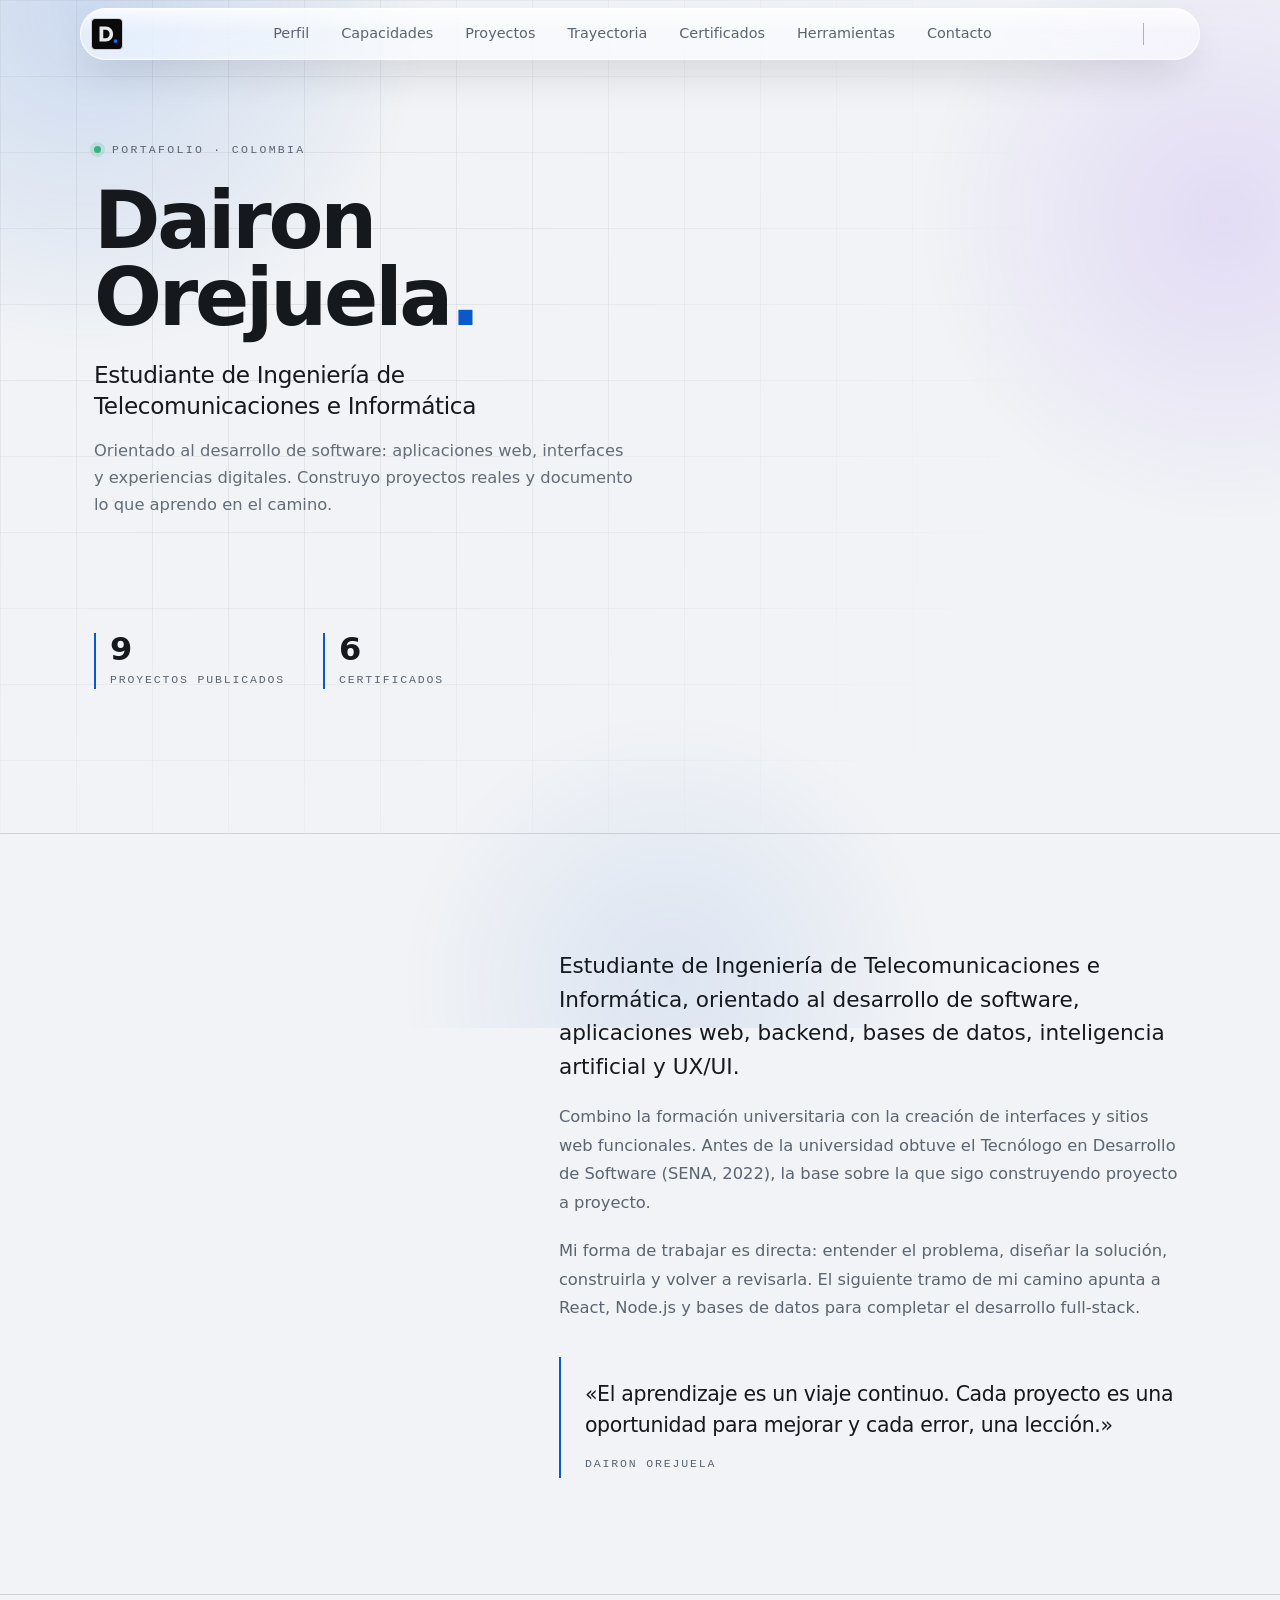
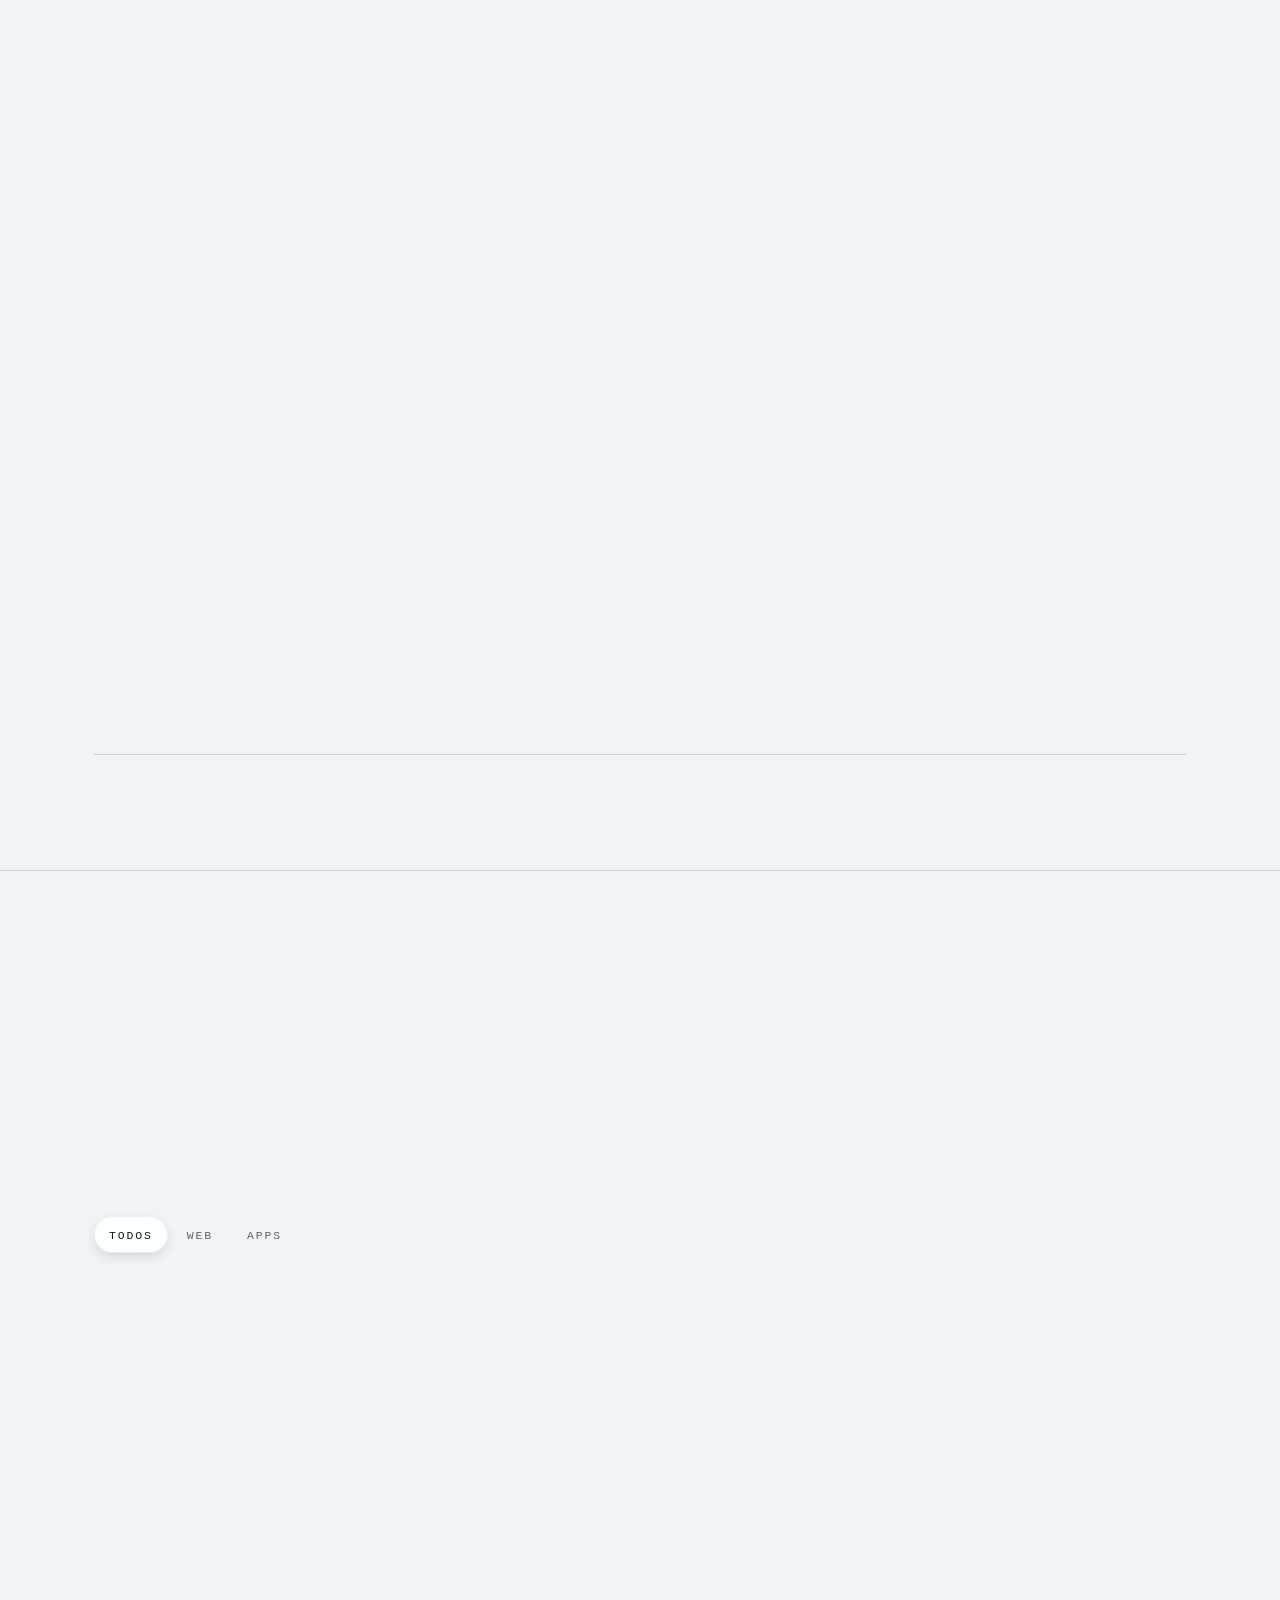
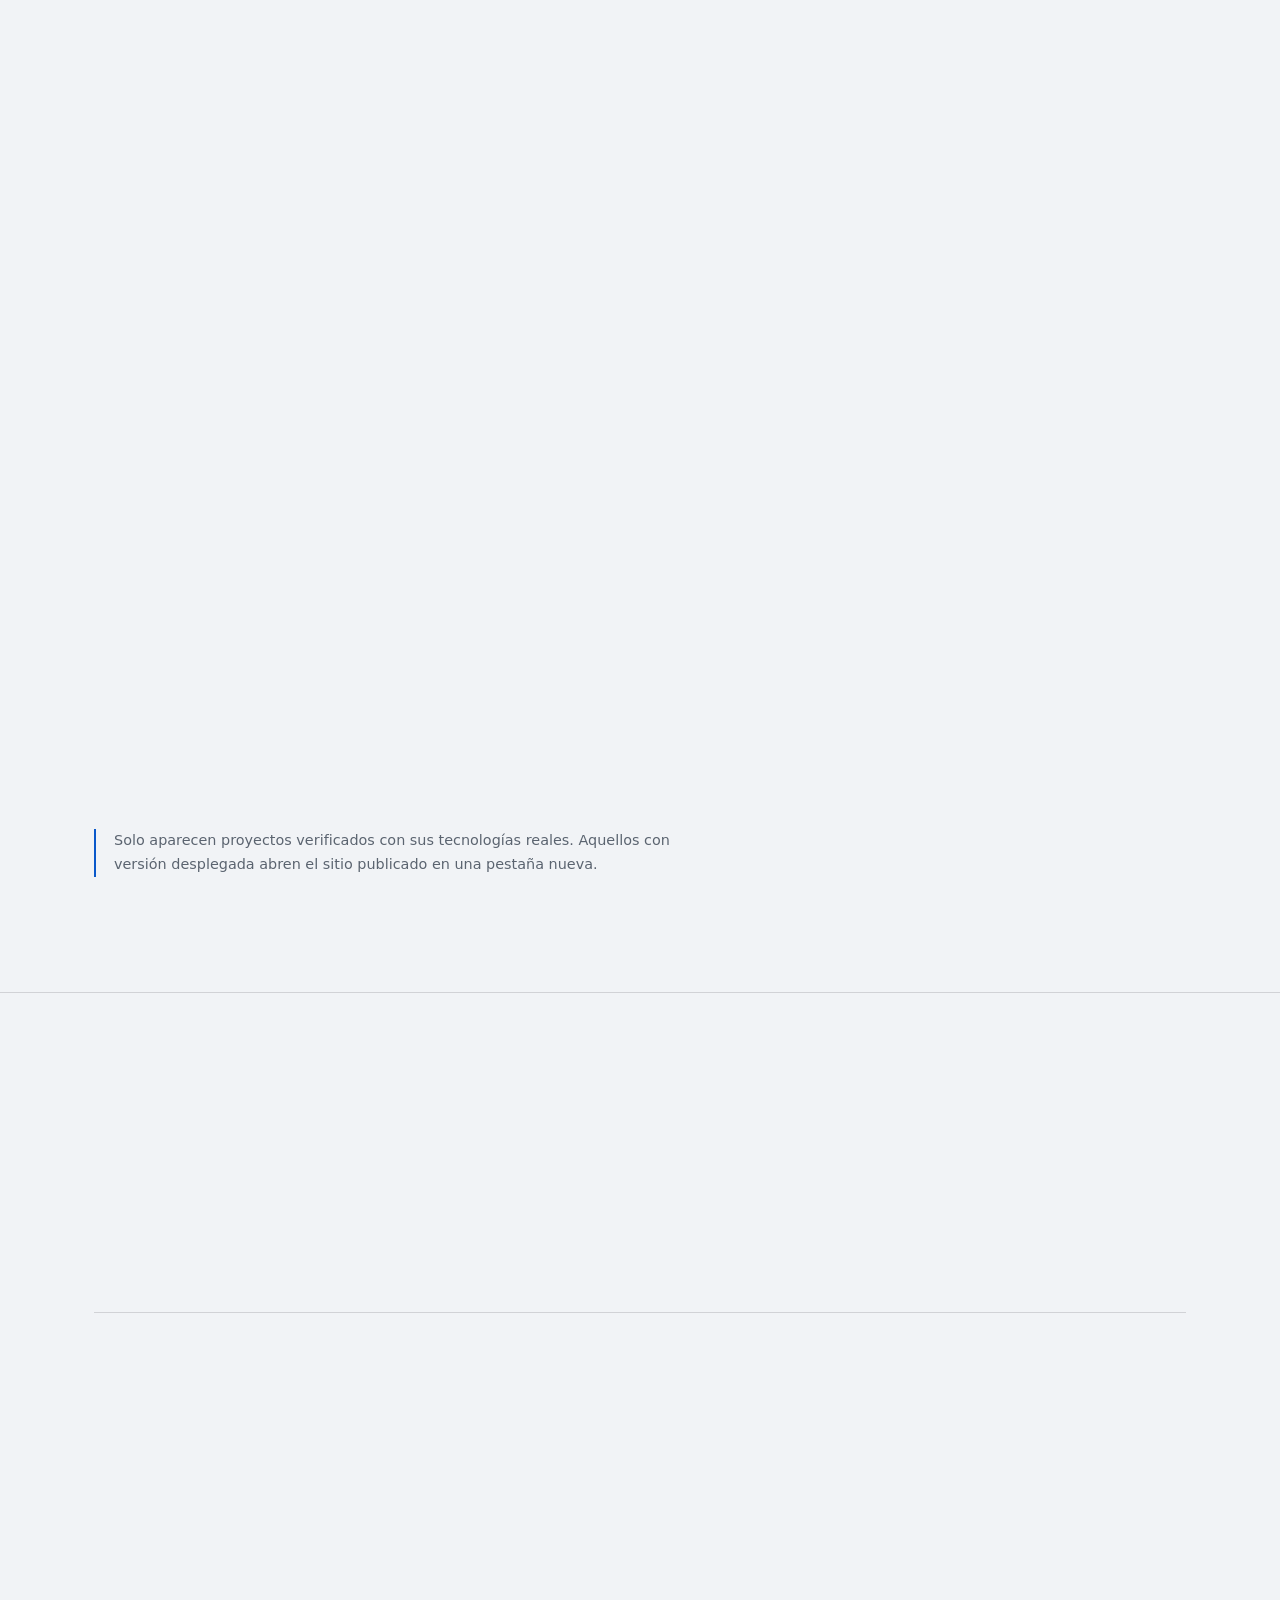
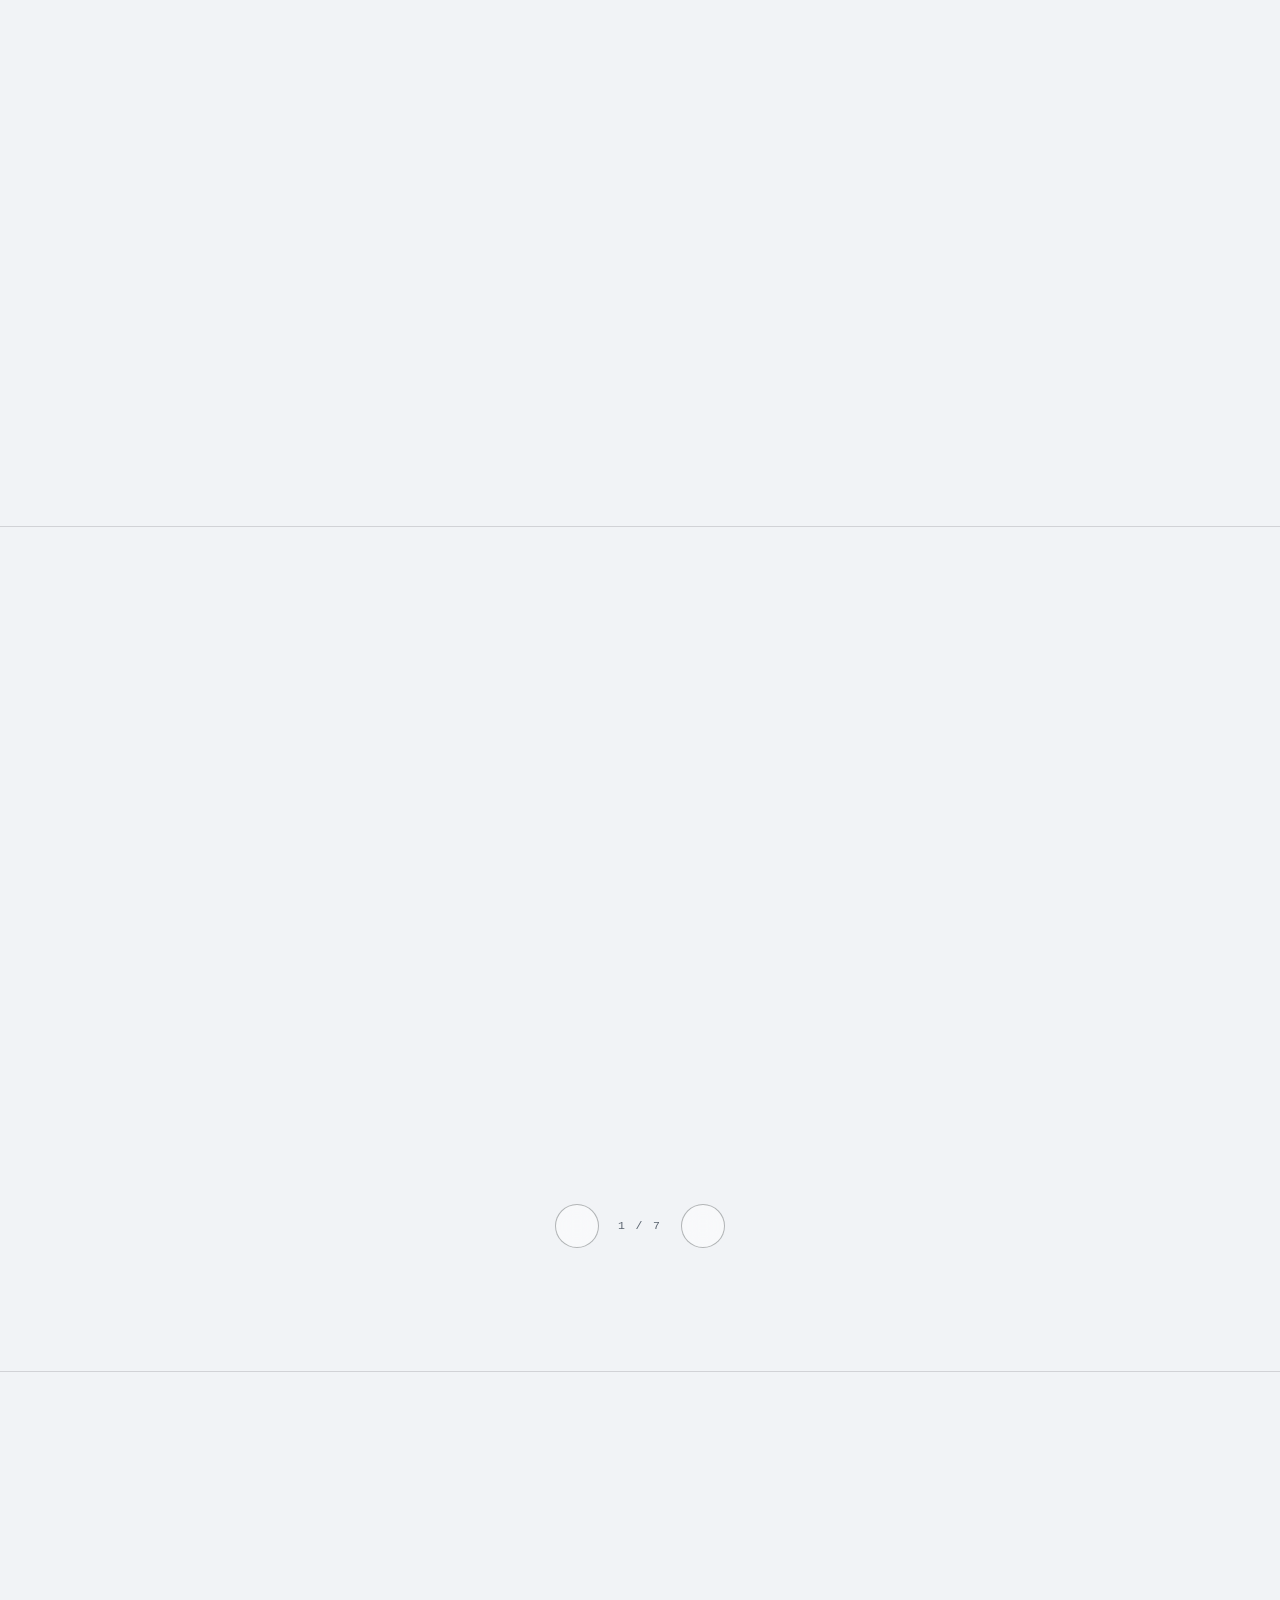
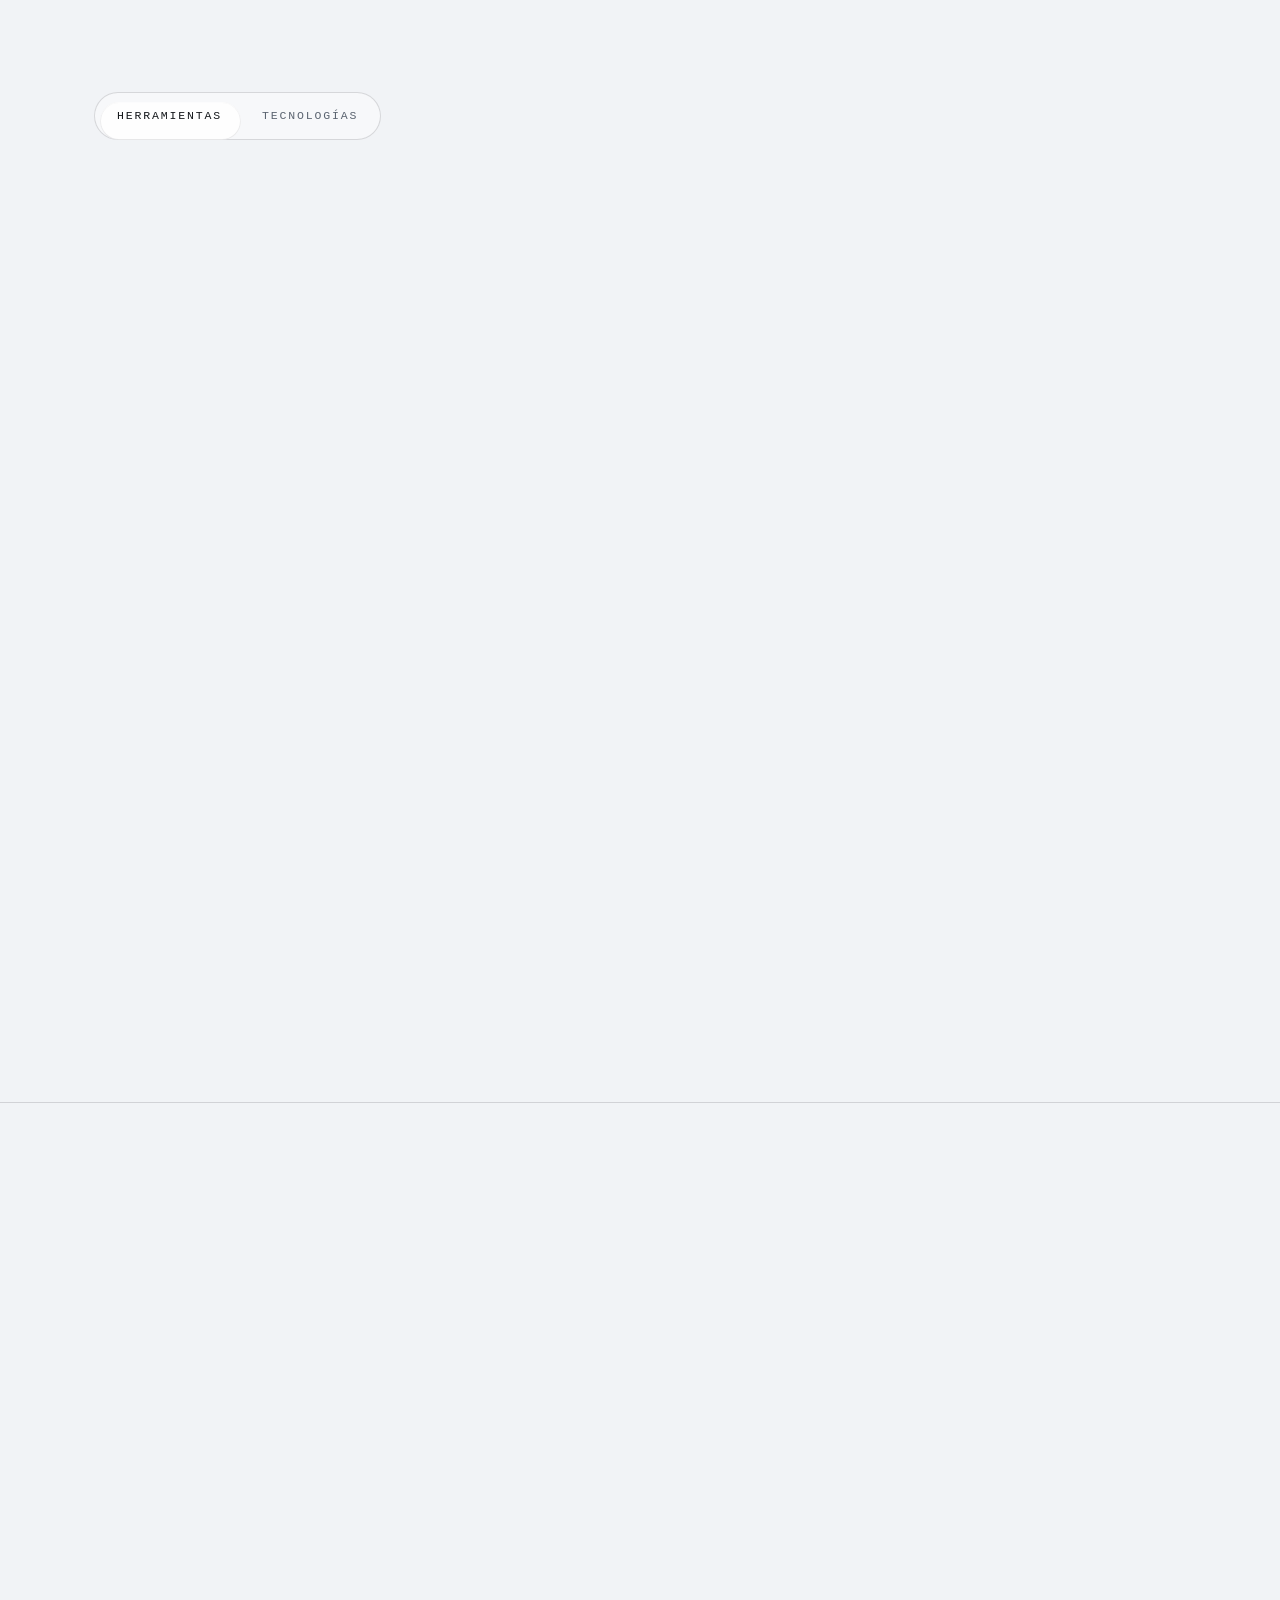
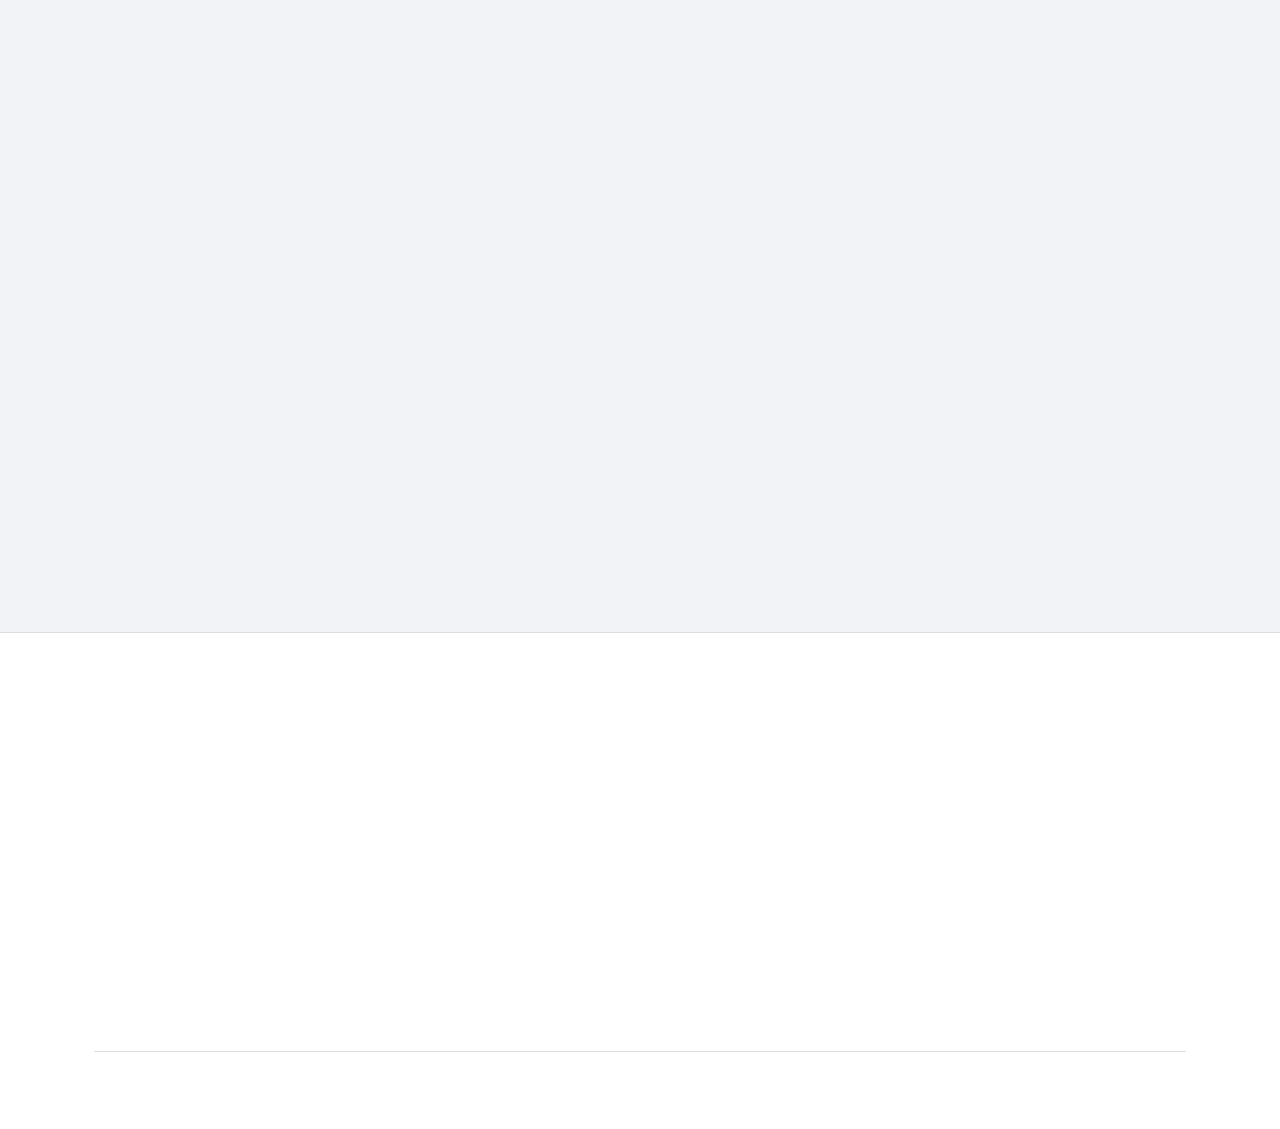
==== index.html @ 239dc0da "Add project detail dialog with demo and repo links" ====
<!DOCTYPE html>
<html lang="es">
<head>
    <meta charset="UTF-8">
    <meta name="viewport" content="width=device-width, initial-scale=1.0">

    <!-- ========================= SEGURIDAD ==============================
         GitHub Pages NO permite definir cabeceras HTTP propias, así que
         estas dos etiquetas <meta> son la vía disponible en el navegador:

         · Content-Security-Policy → limita qué orígenes pueden entregar
           scripts, estilos, fuentes, imágenes y conexiones.
           NO admite 'frame-ancestors' ni 'report-uri' dentro de <meta>;
           esa protección requiere cabecera HTTP (ver README.md).
         · referrer → no envía el referer a sitios de terceros.
         ================================================================== -->
    <meta http-equiv="Content-Security-Policy"
          content="default-src 'self'; base-uri 'self'; object-src 'none'; script-src 'self'; style-src 'self' https://fonts.googleapis.com https://cdn.jsdelivr.net; font-src 'self' https://fonts.gstatic.com https://cdn.jsdelivr.net; img-src 'self'; connect-src 'self'; media-src 'self'; frame-src 'none'; form-action 'self'; upgrade-insecure-requests">
    <meta name="referrer" content="no-referrer">

    <!-- SEO -->
    <title>Dairon Orejuela — Portafolio de desarrollo web y software</title>
    <meta name="description" content="Portafolio de Dairon Orejuela, estudiante de Ingeniería de Telecomunicaciones e Informática orientado al desarrollo web, UX/UI y software.">
    <meta name="robots" content="index, follow">
    <meta name="author" content="Dairon Orejuela">
    <meta name="theme-color" content="#0a0a0a" media="(prefers-color-scheme: dark)">
    <meta name="theme-color" content="#f1f3f6" media="(prefers-color-scheme: light)">

    <!-- Open Graph -->
    <meta property="og:type" content="website">
    <meta property="og:locale" content="es_CO">
    <meta property="og:site_name" content="Dairon Orejuela">
    <meta property="og:title" content="Dairon Orejuela — Portafolio de desarrollo web y software">
    <meta property="og:description" content="Estudiante de Ingeniería de Telecomunicaciones e Informática orientado al desarrollo web, UX/UI y software. Proyectos, capacidades y contacto.">

    <!-- Twitter -->
    <meta name="twitter:card" content="summary">
    <meta name="twitter:title" content="Dairon Orejuela — Portafolio de desarrollo web y software">
    <meta name="twitter:description" content="Estudiante de Ingeniería de Telecomunicaciones e Informática orientado al desarrollo web, UX/UI y software.">

    <!-- Iconos -->
    <link rel="icon" type="image/svg+xml" href="assets/favicon.svg">

    <!-- Tipografía (SRI no es viable aquí: Google Fonts devuelve CSS
         distinto según el navegador, así que el hash no sería estable) -->
    <link rel="preconnect" href="https://fonts.googleapis.com">
    <link rel="preconnect" href="https://fonts.gstatic.com" crossorigin>
    <link rel="stylesheet" href="https://fonts.googleapis.com/css2?family=Inter:wght@400;500;600&family=JetBrains+Mono:wght@400;500&family=Space+Grotesk:wght@500;700&display=swap">

    <!-- Iconografía (versión fija + SRI: si CDN cambia el archivo, no se carga) -->
    <link rel="stylesheet" href="https://cdn.jsdelivr.net/npm/remixicon@4.5.0/fonts/remixicon.css"
          integrity="sha384-L/vw44MdBs/7hovWr2rBVSRKqdti4Vw077yuSGQ2PO3tQARRLiLuMh8xhVmVrR0I"
          crossorigin="anonymous">

    <!-- Estilos -->
    <link rel="stylesheet" href="css/tokens.css">
    <link rel="stylesheet" href="css/main.css">
    <link rel="stylesheet" href="css/effects.css">
    <link rel="stylesheet" href="css/components.css">

    <!-- Tema antes del primer pintado: evita el destello del tema equivocado.
         En archivo externo (y no en línea) para que la CSP pueda exigir
         script-src 'self' sin 'unsafe-inline'. -->
    <script src="js/theme-init.js"></script>

    <!-- Datos estructurados: solo información verificada en este repositorio -->
    <script type="application/ld+json">
    {
        "@context": "https://schema.org",
        "@type": "Person",
        "name": "Dairon Orejuela",
        "jobTitle": "Estudiante de Ingeniería de Telecomunicaciones e Informática",
        "email": "stiven3222177@gmail.com",
        "description": "Estudiante de Ingeniería de Telecomunicaciones e Informática orientado al desarrollo de software, aplicaciones web y UX/UI.",
        "address": {
            "@type": "PostalAddress",
            "addressCountry": "CO"
        },
        "knowsAbout": [
            "Desarrollo web",
            "HTML5",
            "CSS3",
            "JavaScript",
            "Bootstrap",
            "Diseño UX/UI",
            "Responsive design",
            "Wireframing",
            "Prototipado",
            "Git",
            "Telecomunicaciones"
        ],
        "alumniOf": {
            "@type": "EducationalOrganization",
            "name": "SENA"
        }
    }
    </script>
</head>

<body>
    <!-- Filtro de «chispa» eléctrica para el borde de las tarjetas de proyecto -->
    <svg class="svg-defs" aria-hidden="true" focusable="false">
        <defs>
            <filter id="electric" x="-10%" y="-10%" width="120%" height="120%" color-interpolation-filters="sRGB">
                <feTurbulence type="turbulence" baseFrequency="0.035" numOctaves="2" seed="3" result="n"/>
                <feOffset in="n" dx="0" dy="0" result="o">
                    <animate attributeName="dy" values="300;0" dur="5s" repeatCount="indefinite"/>
                </feOffset>
                <feDisplacementMap in="SourceGraphic" in2="o" scale="5" xChannelSelector="R" yChannelSelector="B"/>
            </filter>
        </defs>
    </svg>

    <a class="skip-link" href="#contenido">Saltar al contenido</a>

    <!-- ============================ CABECERA ============================ -->
    <header class="site-header" id="site-header">
        <div class="container header-inner">
            <a class="brand" href="#inicio" aria-label="Dairon Orejuela — volver al inicio">
                <span class="brand-mark" aria-hidden="true"><svg viewBox="0 0 64 64" focusable="false"><rect class="bm-tile" width="64" height="64" rx="6"/><path class="bm-glyph" d="M16 16h13c9.4 0 16 6.9 16 16s-6.6 16-16 16H16V16zm8 7v18h5c5.1 0 8.5-3.7 8.5-9S34.1 23 29 23h-5z"/><circle class="bm-bead" cx="50" cy="47" r="4"/></svg></span>
            </a>

            <nav class="nav" id="nav" aria-label="Navegación principal">
                <ul class="nav-list">
                    <li><a class="nav-link" href="#perfil">Perfil</a></li>
                    <li><a class="nav-link" href="#capacidades">Capacidades</a></li>
                    <li><a class="nav-link" href="#proyectos">Proyectos</a></li>
                    <li><a class="nav-link" href="#trayectoria">Trayectoria</a></li>
                    <li><a class="nav-link" href="#certificados">Certificados</a></li>
                    <li><a class="nav-link" href="#herramientas">Herramientas</a></li>
                    <li><a class="nav-link" href="#contacto">Contacto</a></li>
                </ul>
            </nav>

            <div class="header-actions">
                <button class="theme-toggle" id="theme-toggle" type="button"
                        aria-label="Tema claro" aria-pressed="false"
                        title="Alternar tema claro u oscuro">
                    <i class="ri-sun-line theme-icon theme-icon--light" aria-hidden="true"></i>
                    <i class="ri-moon-line theme-icon theme-icon--dark" aria-hidden="true"></i>
                </button>

                <button class="nav-toggle" id="nav-toggle" type="button"
                        aria-label="Abrir menú" aria-expanded="false" aria-controls="nav">
                    <span></span><span></span><span></span>
                </button>
            </div>
        </div>
    </header>

    <div class="nav-backdrop" id="nav-backdrop" hidden></div>

    <main id="contenido">

        <!-- ============================== HERO ============================== -->
        <section class="hero" id="inicio">
            <div class="container hero-inner">

                <div class="hero-content">
                    <p class="hero-eyebrow" data-reveal>
                        <span class="dot" aria-hidden="true"></span>
                        Portafolio · Colombia
                    </p>

                    <h1 class="hero-title" data-reveal>Dairon Orejuela<span class="hero-dot">.</span></h1>

                    <p class="hero-role" data-reveal>Estudiante de Ingeniería de Telecomunicaciones e Informática</p>

                    <p class="hero-summary" data-reveal>
                        Orientado al desarrollo de software: aplicaciones web, interfaces y
                        experiencias digitales. Construyo proyectos reales y documento
                        lo que aprendo en el camino.
                    </p>

                    <div class="hero-actions">
                        <a class="btn btn-primary" href="#proyectos" data-reveal>
                            Ver proyectos <i class="ri-arrow-right-line" aria-hidden="true"></i>
                        </a>
                        <a class="btn btn-ghost" href="#contacto" data-reveal>Contacto</a>
                        <button class="btn btn-quiet" type="button" data-print data-reveal>
                            <i class="ri-printer-line" aria-hidden="true"></i> Guardar CV
                        </button>
                    </div>

                    <ul class="hero-stats" data-render="stats"
                        aria-label="Estadísticas del portafolio"></ul>

                    <div class="hero-links" data-render="links" data-variant="hero"></div>
                </div>

                <aside class="hero-media" aria-label="Ficha de perfil" data-reveal>
                    <div class="hero-halo" aria-hidden="true"></div>

                    <div class="hero-photo" data-photo hidden></div>

                    <div class="spec" data-spec>
                        <p class="spec-head"><span>Ficha técnica</span><span>Perfil</span></p>
                        <dl class="spec-list">
                            <div class="spec-row">
                                <dt>Focus</dt>
                                <dd>Web · UX/UI · Software</dd>
                            </div>
                            <div class="spec-row">
                                <dt>Ubicación</dt>
                                <dd>Colombia</dd>
                            </div>
                            <div class="spec-row">
                                <dt>Estado</dt>
                                <dd>Estudiante · Desarrollador en formación</dd>
                            </div>
                        </dl>
                        <a class="spec-foot" href="#trayectoria">
                            Ver trayectoria <i class="ri-arrow-right-line" aria-hidden="true"></i>
                        </a>
                    </div>
                </aside>

            </div>
        </section>

        <!-- ============================= PERFIL ============================= -->
        <section class="section" id="perfil" data-section>
            <div class="container">
                <div class="split">
                    <header class="section-head">
                        <p class="section-index">Perfil</p>
                        <h2 class="section-title">Quién está detrás del código</h2>
                    </header>

                    <div class="prose">
                        <p class="prose-lead">
                            Estudiante de Ingeniería de Telecomunicaciones e Informática,
                            orientado al desarrollo de software, aplicaciones web, backend,
                            bases de datos, inteligencia artificial y UX/UI.
                        </p>
                        <p>
                            Combino la formación universitaria con la creación de interfaces y
                            sitios web funcionales. Antes de la universidad obtuve el Tecnólogo
                            en Desarrollo de Software (SENA, 2022), la base sobre la que sigo
                            construyendo proyecto a proyecto.
                        </p>
                        <p>
                            Mi forma de trabajar es directa: entender el problema, diseñar la
                            solución, construirla y volver a revisarla. El siguiente tramo de mi
                            camino apunta a React, Node.js y bases de datos para completar el
                            desarrollo full-stack.
                        </p>

                        <blockquote class="pullquote">
                            <p>«El aprendizaje es un viaje continuo. Cada proyecto es una oportunidad
                            para mejorar y cada error, una lección.»</p>
                            <cite>Dairon Orejuela</cite>
                        </blockquote>
                    </div>
                </div>
            </div>
        </section>

        <!-- =========================== CAPACIDADES =========================== -->
        <section class="section" id="capacidades" data-section data-optional="areas">
            <div class="container">
                <header class="section-head">
                    <p class="section-index">Capacidades</p>
                    <h2 class="section-title">Áreas de especialización</h2>
                    <p class="section-lede">
                        Agrupadas por disciplina, no por logo. Cada área resume qué sé
                        hacer y con qué tecnología lo aplico.
                    </p>
                </header>

                <div class="area-grid" data-render="areas"></div>
            </div>
        </section>

        <!-- ============================ PROYECTOS ============================ -->
        <section class="section" id="proyectos" data-section data-optional="projects">
            <div class="container">
                <header class="section-head section-head--row">
                    <div class="section-head-main">
                        <p class="section-index">Proyectos</p>
                        <h2 class="section-title">Trabajo seleccionado</h2>
                        <p class="section-lede">
                            Proyectos reales: aplicaciones desplegadas, proyectos de
                            hackathon, comercio web y material de enseñanza. Cada tarjeta
                            abre su detalle; desde ahí accedes al proyecto publicado.
                        </p>
                    </div>
                    <p class="section-count" data-count="projects" aria-hidden="true"></p>
                </header>

                <div class="project-filters" data-project-filters role="group"
                     aria-label="Filtrar proyectos por categoría"></div>

                <div class="project-grid" data-render="projects"></div>

                <p class="note">
                    Solo aparecen proyectos verificados con sus tecnologías reales.
                    Aquellos con versión desplegada abren el sitio publicado en una
                    pestaña nueva.
                </p>
            </div>
        </section>

        <!-- =========================== TRAYECTORIA =========================== -->
        <section class="section" id="trayectoria" data-section data-optional="timeline">
            <div class="container">
                <header class="section-head">
                    <p class="section-index">Trayectoria</p>
                    <h2 class="section-title">Formación y experiencia</h2>
                    <p class="section-lede">
                        Academia y proyectos diferenciados por tipo. Sin experiencia
                        laboral inventada: solo lo que está documentado.
                    </p>
                </header>

                <div class="timeline" data-render="timeline"></div>
            </div>
        </section>

        <!-- =========================== CERTIFICADOS ========================== -->
        <section class="section" id="certificados" data-section data-optional="certificates" hidden>
            <div class="container">
                <header class="section-head">
                    <p class="section-index">Certificados</p>
                    <h2 class="section-title">Certificaciones</h2>
                    <p class="section-lede">
                        Certificados emitidos por instituciones y programas oficiales,
                        con su institución y fecha. Selecciona uno para verlo ampliado.
                    </p>
                </header>

                <div class="cert-grid" data-render="certificates"></div>
            </div>
        </section>

        <!-- =========================== HERRAMIENTAS ========================== -->
        <section class="section" id="herramientas" data-section data-optional="tools">
            <div class="container">
                <header class="section-head">
                    <p class="section-index">Herramientas</p>
                    <h2 class="section-title">Herramientas y tecnologías</h2>
                    <p class="section-lede">
                        Herramientas, tecnologías y plataformas con las que construyo
                        y publico proyectos, agrupadas por función. Pasa el cursor o
                        toca una tarjeta para ver en qué la utilizo.
                    </p>
                </header>

                <div class="tool-tabs" data-tool-tabs role="tablist"
                     aria-label="Herramientas y tecnologías"></div>

                <div class="tool-rows" data-render="tools"></div>
            </div>
        </section>

        <!-- ============================= CONTACTO ============================ -->
        <section class="section" id="contacto" data-section>
            <div class="container">
                <header class="section-head">
                    <p class="section-index">Contacto</p>
                    <h2 class="section-title">Hablemos del siguiente proyecto</h2>
                    <p class="section-lede">
                        ¿Una colaboración, una duda o una oportunidad? Escríbeme y te
                        respondo lo antes posible.
                    </p>
                </header>

                <div class="contact-grid">
                    <div class="contact-info">
                        <p class="contact-lead">
                            El canal más directo es el correo. También encuentras el resto
                            de perfiles cuando están publicados.
                        </p>

                        <div class="contact-links" data-render="links" data-variant="contact"></div>

                        <dl class="contact-facts">
                            <div>
                                <dt>Ubicación</dt>
                                <dd>Colombia</dd>
                            </div>
                            <div>
                                <dt>Perfil</dt>
                                <dd>Estudiante · Desarrollador en formación</dd>
                            </div>
                        </dl>
                    </div>

                    <form class="contact-form" id="contact-form" novalidate>
                        <div class="form-row">
                            <label class="form-label" for="name">Nombre</label>
                            <input class="form-control" type="text" id="name" name="name"
                                   autocomplete="name" aria-describedby="name-error" required>
                            <p class="form-error" id="name-error" hidden>Indica tu nombre.</p>
                        </div>

                        <div class="form-row">
                            <label class="form-label" for="email">Correo</label>
                            <input class="form-control" type="email" id="email" name="email"
                                   autocomplete="email" aria-describedby="email-error" required>
                            <p class="form-error" id="email-error" hidden>Introduce un correo válido.</p>
                        </div>

                        <div class="form-row">
                            <label class="form-label" for="subject">Asunto</label>
                            <input class="form-control" type="text" id="subject" name="subject"
                                   autocomplete="off">
                        </div>

                        <div class="form-row">
                            <label class="form-label" for="message">Mensaje</label>
                            <textarea class="form-control" id="message" name="message" rows="5"
                                      aria-describedby="message-error" required></textarea>
                            <p class="form-error" id="message-error" hidden>Escribe un mensaje.</p>
                        </div>

                        <button class="btn btn-primary btn-block" type="submit">
                            Preparar mensaje <i class="ri-arrow-right-line" aria-hidden="true"></i>
                        </button>

                        <p class="form-hint">
                            Se abrirá tu aplicación de correo con el mensaje ya escrito.
                            Nada se envía hasta que tú lo confirmes.
                        </p>

                        <p class="form-status" id="form-status" role="status" hidden></p>
                    </form>
                </div>
            </div>
        </section>

    </main>

    <!-- ============================== PIE ============================== -->
    <footer class="site-footer">
        <div class="container">
            <div class="footer-grid">
                <div class="footer-brand">
                    <a class="brand" href="#inicio">
                        <span class="brand-mark" aria-hidden="true"><svg viewBox="0 0 64 64" focusable="false"><rect class="bm-tile" width="64" height="64" rx="6"/><path class="bm-glyph" d="M16 16h13c9.4 0 16 6.9 16 16s-6.6 16-16 16H16V16zm8 7v18h5c5.1 0 8.5-3.7 8.5-9S34.1 23 29 23h-5z"/><circle class="bm-bead" cx="50" cy="47" r="4"/></svg></span>
                    </a>
                    <p class="footer-text">
                        Estudiante de Telecomunicaciones e Informática.
                        Desarrollo web, UX/UI y software en construcción constante.
                    </p>
                    <div class="footer-links" data-render="links" data-variant="footer"></div>
                </div>

                <nav class="footer-col" aria-label="Secciones del sitio">
                    <h2 class="footer-title">Secciones</h2>
                    <ul class="footer-list">
                        <li><a class="footer-nav-link" href="#perfil">Perfil</a></li>
                        <li><a class="footer-nav-link" href="#capacidades">Capacidades</a></li>
                        <li><a class="footer-nav-link" href="#proyectos">Proyectos</a></li>
                        <li><a class="footer-nav-link" href="#trayectoria">Trayectoria</a></li>
                        <li><a class="footer-nav-link" href="#certificados">Certificados</a></li>
                        <li><a class="footer-nav-link" href="#herramientas">Herramientas</a></li>
                        <li><a class="footer-nav-link" href="#contacto">Contacto</a></li>
                    </ul>
                </nav>

                <div class="footer-col">
                    <h2 class="footer-title">Trabajo</h2>
                    <ul class="footer-list">
                        <li><a href="#proyectos">Proyectos publicados</a></li>
                        <li><a href="#capacidades">Áreas de especialización</a></li>
                        <li><a href="#trayectoria">Formación</a></li>
                        <li><a href="#" data-print>Guardar CV</a></li>
                    </ul>
                </div>
            </div>

            <div class="footer-bottom">
                <p>© <span data-year>2026</span> Dairon Orejuela. Todos los derechos reservados.</p>
                <p class="footer-note">HTML · CSS · JavaScript — sin frameworks.</p>
            </div>
        </div>
    </footer>

    <!-- ========================== VOLVER ARRIBA ========================== -->
    <button class="scroll-top" id="scroll-top" type="button" aria-label="Volver arriba">
        <i class="ri-arrow-up-line" aria-hidden="true"></i>
    </button>

    <!-- ====================== LIGHTBOX DE CERTIFICADOS ==================== -->
    <dialog class="lightbox" id="cert-dialog" aria-labelledby="cert-dialog-title">
        <div class="lightbox-inner">
            <button class="lightbox-close" type="button" data-dialog-close aria-label="Cerrar">
                <i class="ri-close-line" aria-hidden="true"></i>
            </button>

            <div class="lightbox-media">
                <img id="cert-dialog-img" src="" alt="">
            </div>

            <div class="lightbox-body">
                <p class="lightbox-meta" id="cert-dialog-meta"></p>
                <h2 class="lightbox-title" id="cert-dialog-title"></h2>
                <p class="lightbox-desc" id="cert-dialog-desc"></p>
                <a class="btn btn-ghost" id="cert-dialog-verify" href="#" target="_blank"
                   rel="noopener noreferrer" hidden>
                    Verificar certificado <i class="ri-external-link-line" aria-hidden="true"></i>
                </a>
            </div>
        </div>
    </dialog>

    <!-- ==================== DETALLE DE PROYECTO ========================== -->
    <!-- Mismo lenguaje visual que el lightbox de certificados. Lo abre
         js/project-dialog.js desde cualquier tarjeta de proyecto. -->
    <dialog class="lightbox project-dialog" id="project-dialog"
            aria-labelledby="project-dialog-title">
        <div class="lightbox-inner">
            <button class="lightbox-close" type="button" data-dialog-close aria-label="Cerrar detalle">
                <i class="ri-close-line" aria-hidden="true"></i>
            </button>

            <div class="lightbox-media" data-dialog-media hidden>
                <img id="project-dialog-img" src="" alt="" width="1200" height="750"
                     loading="lazy" decoding="async">
            </div>

            <div class="lightbox-body">
                <p class="lightbox-meta" id="project-dialog-meta"></p>
                <h2 class="lightbox-title" id="project-dialog-title"></h2>
                <p class="lightbox-desc" id="project-dialog-desc"></p>
                <ul class="dialog-tech" id="project-dialog-tech"></ul>
                <div class="dialog-actions">
                    <a class="btn btn-primary" id="project-dialog-demo" href="#" target="_blank"
                       rel="noopener noreferrer" hidden>
                        Ver demo <i class="ri-external-link-line" aria-hidden="true"></i>
                        <span class="sr-only"> (se abre en una pestaña nueva)</span>
                    </a>
                    <a class="btn btn-ghost" id="project-dialog-repo" href="#" target="_blank"
                       rel="noopener noreferrer" hidden>
                        Código <i class="ri-github-line" aria-hidden="true"></i>
                        <span class="sr-only"> (se abre en una pestaña nueva)</span>
                    </a>
                    <a class="btn btn-ghost" id="project-dialog-preview" href="#" target="_blank"
                       rel="noopener noreferrer" hidden>
                        Vista previa del despliegue
                        <span class="sr-only"> (se abre en una pestaña nueva)</span>
                    </a>
                </div>
            </div>
        </div>
    </dialog>

    <script src="js/vendor/gsap.min.js"></script>
    <script src="js/vendor/ScrollTrigger.min.js"></script>
    <script src="js/logos.js"></script>
    <script src="js/data.js"></script>
    <script src="js/main.js"></script>
    <script src="js/animations.js"></script>
    <script src="js/liquid-nav.js"></script>
    <script src="js/effects.js"></script>
    <script src="js/project-filters.js"></script>
    <script src="js/tools-tabs.js"></script>
    <script src="js/hero-depth.js"></script>
    <script src="js/hero-stats.js"></script>
    <script src="js/project-dialog.js"></script>
</body>
</html>
---- css/tokens.css ----
﻿/* ==========================================================================
   tokens.css — Sistema de diseño del portafolio
   --------------------------------------------------------------------------
   Define color, tipografía, espaciado, radios y efectos.
   Todo el CSS de componentes consume estas variables.
   Incluye el tema claro/oscuro (clase .light-theme en <html>).
   ========================================================================== */

:root {
    /* --- Identidad (conservada del proyecto original) --- */
    --primary: #0d6efd;
    --primary-hover: #0b5ed7;            /* hover sobre fondo oscuro */
    --secondary: #6610f2;                /* acento de apoyo: ::selection */

    /* --- Superficies: tema oscuro --- */
    --body-bg: #0a0a0a;
    --surface: #121212;
    --surface-2: #171717;

    /* --- Texto --- */
    --text: #e6e8ea;
    --muted: #9aa2ab;

    /* --- Trazos --- */
    --line: rgba(255, 255, 255, 0.10);
    --line-strong: rgba(255, 255, 255, 0.22);

    /* --- Acentos de estado --- */
    --accent-soft: rgba(13, 110, 253, 0.12);
    --success: #35b37e;
    --success-soft: rgba(53, 179, 126, 0.14);
    --danger: #ef6a6a;

    /* --- Tipografía --- */
    --font-display: 'Space Grotesk', 'Segoe UI', system-ui, sans-serif;
    --font-body: 'Inter', system-ui, -apple-system, 'Segoe UI', Roboto, sans-serif;
    --font-mono: 'JetBrains Mono', ui-monospace, SFMono-Regular, Consolas, monospace;

    --fs-hero: clamp(2.75rem, 7.5vw, 5rem);
    --fs-h2: clamp(1.75rem, 3.6vw, 2.6rem);
    --fs-body: 1rem;
    --fs-lg: clamp(1.02rem, 1.1vw, 1.125rem);
    --fs-sm: 0.9rem;
    --fs-xs: 0.8rem;
    --fs-mono: 0.72rem;

    /* --- Layout --- */
    --container: 1180px;
    --gutter: clamp(20px, 5vw, 44px);
    --section-y: clamp(72px, 9vw, 124px);
    --stack-gap: clamp(34px, 4.2vw, 56px);
    --header-h: 68px;

    /* --- Formas --- */
    --radius: 4px;
    --radius-lg: 7px;

    /* --- Efectos --- */
    --shadow-lg: 0 20px 48px rgba(0, 0, 0, 0.45);
    /* Halo azul detrás de la ficha del hero (css/components.css) */
    --hero-halo: rgba(13, 110, 253, 0.30);
    --ease: cubic-bezier(0.2, 0.6, 0.3, 1);
    --transition:
        color 0.18s var(--ease),
        background-color 0.18s var(--ease),
        border-color 0.18s var(--ease),
        opacity 0.18s var(--ease),
        transform 0.18s var(--ease),
        box-shadow 0.18s var(--ease);

    --d: 0ms;

    /* --- Liquid Glass (barra de navegación) --- */
    --glass-bg: rgba(24, 26, 32, 0.42);
    --glass-border: rgba(255, 255, 255, 0.14);
    --glass-shadow: rgba(0, 0, 0, 0.65);
    --glass-highlight: rgba(255, 255, 255, 0.28);
    --glass-caustic: rgba(255, 255, 255, 0.06);
    --glass-reflection: rgba(255, 255, 255, 0.14);
    --glass-glare: rgba(255, 255, 255, 0.16);
    --glass-pill: rgba(255, 255, 255, 0.10);
    --glass-pill-edge: rgba(255, 255, 255, 0.22);

    color-scheme: dark;
}

/* --- Tema claro: se aplica como clase en <html> ---
   Motivo del cambio de --primary: #0d6efd alcanza 4.06:1 sobre #f1f3f6 y no
   cumple WCAG AA (4.5:1) para texto pequeño. #0a58ca llega a 5.8:1 y sigue
   siendo el mismo azul de marca, solo un paso más oscuro. --- */
.light-theme {
    --primary: #0a58ca;
    --primary-hover: #0847a9;

    --body-bg: #f1f3f6;
    --surface: #ffffff;
    --surface-2: #f7f8fa;
    --text: #15181c;
    --muted: #5b6470;

    --line: rgba(16, 20, 26, 0.14);
    --line-strong: rgba(16, 20, 26, 0.30);

    --accent-soft: rgba(10, 88, 202, 0.12);
    --success-soft: rgba(53, 179, 126, 0.16);

    --shadow-lg: 0 20px 48px rgba(16, 20, 26, 0.14);
    --hero-halo: rgba(10, 88, 202, 0.20);

    --glass-bg: rgba(255, 255, 255, 0.50);
    --glass-border: rgba(255, 255, 255, 0.65);
    --glass-shadow: rgba(16, 20, 26, 0.22);
    --glass-highlight: rgba(255, 255, 255, 0.95);
    --glass-caustic: rgba(255, 255, 255, 0.55);
    --glass-reflection: rgba(255, 255, 255, 0.70);
    --glass-glare: rgba(255, 255, 255, 0.60);
    --glass-pill: rgba(255, 255, 255, 0.85);
    --glass-pill-edge: rgba(16, 20, 26, 0.08);

    color-scheme: light;
}
---- css/main.css ----
/* ==========================================================================
   main.css — Estilos del portafolio
   --------------------------------------------------------------------------
   Orden: base · layout · componentes · secciones · reveal · responsive · print
   Todos los valores de color/tipografía/espaciado viven en css/tokens.css
   ========================================================================== */

/* =============================== 1. BASE =============================== */

*,
*::before,
*::after {
    box-sizing: border-box;
}

[hidden] {
    display: none !important;
}

html {
    -webkit-text-size-adjust: 100%;
    scroll-padding-top: calc(var(--header-h) + 24px);
}

@media (prefers-reduced-motion: no-preference) {
    html {
        scroll-behavior: smooth;
    }
}

body {
    margin: 0;
    background-color: var(--body-bg);
    color: var(--text);
    font-family: var(--font-body);
    font-size: var(--fs-body);
    line-height: 1.65;
    overflow-x: hidden;
    -webkit-font-smoothing: antialiased;
    transition: background-color 0.25s ease, color 0.25s ease;
}

h1, h2, h3, h4 {
    font-family: var(--font-display);
    font-weight: 700;
    line-height: 1.14;
    letter-spacing: -0.022em;
    margin: 0;
}

p { margin: 0; }
ul, ol, dl { margin: 0; padding: 0; }
dd { margin: 0; }
li { list-style: none; }

/* Evita el arrastre accidental de imágenes al seleccionar/drag&drop.
   Es una barrera de comodidad, NO una protección real: el archivo sigue
   pudiéndose ver o descargar (no se bloquea el clic derecho ni el DevTools). */
img, svg {
    display: block;
    max-width: 100%;
    -webkit-user-drag: none;
    user-select: none;
}

a {
    color: inherit;
    text-decoration: none;
}

button {
    font: inherit;
    color: inherit;
    background: none;
    border: 0;
    padding: 0;
    cursor: pointer;
}

::selection {
    background: var(--secondary);
    color: #fff;
}

:focus-visible {
    outline: 2px solid var(--primary);
    outline-offset: 3px;
    border-radius: 2px;
}

.skip-link {
    position: fixed;
    top: 10px;
    left: 10px;
    z-index: 3000;
    transform: translateY(-160%);
    background: var(--primary);
    color: #fff;
    padding: 11px 18px;
    border-radius: var(--radius);
    font-size: var(--fs-sm);
    font-weight: 600;
    transition: transform 0.18s var(--ease);
}

.skip-link:focus {
    transform: none;
}

/* Texto disponible para lectores de pantalla pero no visible */
.sr-only {
    position: absolute;
    width: 1px;
    height: 1px;
    margin: -1px;
    padding: 0;
    overflow: hidden;
    clip: rect(0, 0, 0, 0);
    white-space: nowrap;
    border: 0;
}

/* =============================== 2. LAYOUT ============================= */

.container {
    width: 100%;
    max-width: var(--container);
    margin-inline: auto;
    padding-inline: var(--gutter);
}

main > section + section {
    border-top: 1px solid var(--line);
}

.section {
    padding-block: var(--section-y);
}

.section-head {
    display: grid;
    gap: 14px;
    max-width: 720px;
    margin-bottom: clamp(34px, 4.5vw, 56px);
}

.section-head--row {
    max-width: none;
    grid-template-columns: minmax(0, 1fr) auto;
    align-items: end;
    gap: clamp(20px, 4vw, 48px);
}

.section-head-main {
    display: grid;
    gap: 14px;
    max-width: 720px;
}

.section-index {
    font-family: var(--font-mono);
    font-size: var(--fs-mono);
    font-weight: 500;
    letter-spacing: 0.2em;
    text-transform: uppercase;
    color: var(--primary);
    display: flex;
    align-items: center;
    gap: 14px;
}

.section-index::after {
    content: '';
    flex: 0 1 90px;
    height: 1px;
    background: var(--line-strong);
}

.section-title {
    font-size: var(--fs-h2);
}

.section-lede {
    color: var(--muted);
    font-size: var(--fs-lg);
    line-height: 1.65;
}

.section-count {
    font-family: var(--font-mono);
    font-size: clamp(2.5rem, 6vw, 4.5rem);
    line-height: 1;
    color: transparent;
    -webkit-text-stroke: 1px var(--line-strong);
    text-stroke: 1px var(--line-strong);
    user-select: none;
}

.note {
    margin-top: clamp(28px, 4vw, 44px);
    padding-left: 18px;
    border-left: 2px solid var(--primary);
    color: var(--muted);
    font-size: var(--fs-sm);
    max-width: 68ch;
}

/* ============================== 3. BOTONES ============================= */

.btn {
    display: inline-flex;
    align-items: center;
    justify-content: center;
    gap: 9px;
    min-height: 46px;
    padding: 12px 24px;
    border: 1px solid transparent;
    border-radius: var(--radius);
    font-size: 0.95rem;
    font-weight: 600;
    letter-spacing: 0.005em;
    text-align: center;
    transition: var(--transition);
}

.btn-primary {
    background: var(--primary);
    border-color: var(--primary);
    color: #fff;
}

.btn-primary:hover {
    background: var(--primary-hover);
    border-color: var(--primary-hover);
    transform: translateY(-2px);
}

.btn-ghost {
    border-color: var(--line-strong);
    color: var(--text);
}

.btn-ghost:hover {
    border-color: var(--primary);
    color: var(--primary);
}

.btn-quiet {
    padding-inline: 4px;
    color: var(--muted);
    font-weight: 500;
}

.btn-quiet:hover {
    color: var(--primary);
}

.btn-block {
    width: 100%;
}

/* ============================ 4. CABECERA ============================== */

/* Barra «Liquid Glass»: una píldora flotante de vidrio. El vidrio vive en
   pseudo-elementos (no en el propio .header-inner) para que backdrop-filter
   no cree un contenedor de bloque y el menú lateral móvil (position: fixed)
   siga midiendo toda la ventana. Valores de color en tokens.css. */
.site-header {
    position: fixed;
    top: 0;
    left: 0;
    right: 0;
    z-index: 1000;
    height: var(--header-h);
    display: flex;
    align-items: center;
    pointer-events: none;
}

.site-header .header-inner {
    pointer-events: auto;
}

.site-header.is-scrolled {
    --glass-lift: 1;
}

.header-inner {
    position: relative;
    isolation: isolate;
    display: flex;
    align-items: center;
    justify-content: space-between;
    gap: 24px;
    width: min(calc(100% - 2 * clamp(12px, 3vw, 28px)), 1120px);
    max-width: none;
    margin-inline: auto;
    padding: 7px 8px 7px 12px;
    border-radius: 999px;
    box-shadow: 0 18px 44px -14px var(--glass-shadow);
    transition: box-shadow 0.4s var(--ease);
}

.site-header.is-scrolled .header-inner {
    box-shadow: 0 26px 56px -14px var(--glass-shadow);
}

/* Capa de vidrio: desenfoque profundo + bordes de luz */
.header-inner::before {
    content: '';
    position: absolute;
    inset: 0;
    z-index: -3;
    border-radius: inherit;
    background: var(--glass-bg);
    -webkit-backdrop-filter: blur(28px) saturate(180%);
    backdrop-filter: blur(28px) saturate(180%);
    box-shadow:
        inset 0 1.5px 2px -0.5px var(--glass-highlight),
        inset 0 -1.5px 3px -1px var(--glass-caustic),
        inset 0 0 0 1px var(--glass-border);
    transition: background-color 0.4s ease;
}

/* Reflejo curvo superior: el efecto «húmedo» */
.header-inner::after {
    content: '';
    position: absolute;
    z-index: -1;
    top: 1px;
    left: 1px;
    right: 1px;
    height: 46%;
    border-radius: 999px 999px 18px 18px / 999px 999px 10px 10px;
    background: linear-gradient(180deg, var(--glass-reflection), transparent);
    pointer-events: none;
}

@supports not ((backdrop-filter: blur(1px)) or (-webkit-backdrop-filter: blur(1px))) {
    .header-inner::before {
        background: var(--surface);
    }
}

/* Brillo que sigue al puntero (lo posiciona js/liquid-nav.js) */
.liquid-glare {
    position: absolute;
    inset: 0;
    z-index: -2;
    border-radius: inherit;
    overflow: hidden;
    pointer-events: none;
    opacity: 0;
    transition: opacity 0.3s ease;
    background: radial-gradient(circle 110px at var(--gx, 50%) var(--gy, 50%), var(--glass-glare), transparent);
}

.header-inner:hover .liquid-glare {
    opacity: 1;
}

.brand {
    display: inline-flex;
    align-items: center;
    gap: 11px;
    font-family: var(--font-display);
    font-weight: 700;
    font-size: 1.12rem;
    letter-spacing: -0.025em;
    flex-shrink: 0;
}

/* Marca personal: monograma «D» reutilizado desde assets/favicon.svg
   (baldosa + glifo + punto azul), integrado junto al nombre «Dairon». */
.brand-mark {
    width: 30px;
    height: 30px;
    display: block;
    flex: none;
    border-radius: 3px;
    overflow: hidden;
    box-shadow: 0 0 0 1px var(--line);
    transition: var(--transition);
}

.brand-mark svg {
    display: block;
    width: 100%;
    height: 100%;
}

.bm-tile {
    fill: #0a0a0a;
}

.bm-glyph {
    fill: #e6e8ea;
}

.bm-bead {
    fill: #0d6efd;
}

.brand:hover .brand-mark {
    transform: rotate(-6deg);
}

.brand-name {
    white-space: nowrap;
}

.brand-dot {
    color: var(--primary);
}

/* --- Navegación --- */
.nav {
    position: relative;
}

.nav-list {
    display: flex;
    align-items: center;
    gap: 2px;
}

.nav-link {
    position: relative;
    z-index: 1;
    display: inline-flex;
    align-items: center;
    height: 38px;
    padding: 0 15px;
    border-radius: 999px;
    font-size: 0.9rem;
    font-weight: 500;
    color: var(--muted);
    transition: color 0.2s var(--ease), transform 0.2s var(--ease);
}

.nav-link:hover,
.nav-link.is-active {
    color: var(--text);
}

.nav-link:active {
    transform: scale(0.94);
}

/* Píldora deslizante: la crea y la mueve js/liquid-nav.js. Sigue a la
   sección activa y se adelanta al enlace sobre el que está el puntero. */
.nav-pill {
    position: absolute;
    top: 0;
    left: 0;
    z-index: 0;
    width: 0;
    height: 0;
    border-radius: 999px;
    background: var(--glass-pill);
    box-shadow:
        inset 0 1px 1px var(--glass-highlight),
        inset 0 0 0 1px var(--glass-pill-edge),
        0 4px 14px -4px var(--glass-shadow);
    opacity: 0;
    pointer-events: none;
}

.nav-pill.is-ready {
    opacity: 1;
    transition:
        transform 0.5s cubic-bezier(0.34, 1.2, 0.64, 1),
        width 0.5s cubic-bezier(0.34, 1.2, 0.64, 1),
        opacity 0.25s ease;
}

.header-actions {
    display: flex;
    align-items: center;
    gap: 4px;
    flex-shrink: 0;
}

/* Separador entre la navegación y el conmutador de tema */
.header-actions::before {
    content: '';
    width: 1px;
    height: 22px;
    margin-right: 6px;
    background: var(--line-strong);
}

.theme-toggle {
    width: 38px;
    height: 38px;
    display: grid;
    place-items: center;
    border: 0;
    border-radius: 50%;
    color: var(--muted);
    font-size: 1.05rem;
    transition: var(--transition);
}

.theme-toggle:hover {
    color: var(--primary);
    background: var(--glass-pill);
}

.theme-toggle:active {
    transform: scale(0.88);
}

.theme-icon {
    font-size: 1.05rem;
    line-height: 1;
}

.theme-icon--dark { display: none; }
.light-theme .theme-icon--dark { display: inline-block; }
.light-theme .theme-icon--light { display: none; }

.nav-toggle {
    display: none;
    position: relative;
    width: 38px;
    height: 38px;
    border: 0;
    border-radius: 50%;
    transition: background-color 0.2s var(--ease);
}

.nav-toggle:hover {
    background: var(--glass-pill);
}

.nav-toggle span {
    position: absolute;
    left: 11px;
    width: 16px;
    height: 1.5px;
    background: var(--text);
    transition: var(--transition);
}

.nav-toggle span:nth-child(1) { top: 13px; }
.nav-toggle span:nth-child(2) { top: 18px; }
.nav-toggle span:nth-child(3) { top: 23px; }

.nav-toggle[aria-expanded="true"] span:nth-child(1) { transform: translateY(5px) rotate(45deg); }
.nav-toggle[aria-expanded="true"] span:nth-child(2) { opacity: 0; }
.nav-toggle[aria-expanded="true"] span:nth-child(3) { transform: translateY(-5px) rotate(-45deg); }

.nav-backdrop {
    position: fixed;
    inset: 0;
    z-index: 998;
    background: rgba(4, 6, 10, 0.6);
    -webkit-backdrop-filter: blur(2px);
    backdrop-filter: blur(2px);
}

body.nav-open {
    overflow: hidden;
}

/* ================================ 5. HERO ============================== */

.hero {
    position: relative;
    min-height: min(92vh, 860px);
    display: flex;
    align-items: center;
    padding-top: calc(var(--header-h) + clamp(44px, 8vh, 92px));
    padding-bottom: clamp(56px, 8vh, 96px);
    overflow: hidden;
}

/* Retícula técnica tenue: profundidad sin recurrir a gradientes de color */
.hero::before {
    content: '';
    position: absolute;
    inset: 0;
    background-image:
        linear-gradient(to right, var(--line) 1px, transparent 1px),
        linear-gradient(to bottom, var(--line) 1px, transparent 1px);
    background-size: 76px 76px;
    -webkit-mask-image: radial-gradient(circle at 22% 35%, #000 0%, transparent 72%);
    mask-image: radial-gradient(circle at 22% 35%, #000 0%, transparent 72%);
    opacity: 0.55;
    pointer-events: none;
}

.hero-inner {
    position: relative;
    z-index: 1;
    display: grid;
    grid-template-columns: minmax(0, 1.1fr) minmax(0, 0.9fr);
    gap: clamp(32px, 5vw, 72px);
    align-items: center;
}

.hero-eyebrow {
    display: flex;
    align-items: center;
    gap: 11px;
    margin-bottom: 24px;
    font-family: var(--font-mono);
    font-size: var(--fs-mono);
    letter-spacing: 0.2em;
    text-transform: uppercase;
    color: var(--muted);
}

.hero-eyebrow .dot {
    width: 7px;
    height: 7px;
    border-radius: 50%;
    background: var(--success);
    box-shadow: 0 0 0 4px var(--success-soft);
}

.hero-title {
    font-size: var(--fs-hero);
    line-height: 0.96;
    letter-spacing: -0.04em;
    margin-bottom: 22px;
}

.hero-dot {
    color: var(--primary);
}

.hero-role {
    font-family: var(--font-display);
    font-size: clamp(1.05rem, 1.9vw, 1.45rem);
    font-weight: 500;
    line-height: 1.35;
    letter-spacing: -0.015em;
    margin-bottom: 16px;
    max-width: 34ch;
}

.hero-summary {
    color: var(--muted);
    font-size: var(--fs-lg);
    max-width: 52ch;
    margin-bottom: 34px;
}

.hero-actions {
    display: flex;
    flex-wrap: wrap;
    align-items: center;
    gap: 12px;
    margin-bottom: 30px;
}

.hero-links {
    display: flex;
    flex-wrap: wrap;
    gap: 10px;
}

.hero-links:empty {
    display: none;
}

.hero-links a {
    width: 42px;
    height: 42px;
    display: grid;
    place-items: center;
    border: 1px solid var(--line);
    border-radius: var(--radius);
    color: var(--muted);
    font-size: 1.1rem;
    transition: var(--transition);
}

.hero-links a:hover {
    color: var(--primary);
    border-color: var(--primary);
    transform: translateY(-2px);
}

/* --- Ficha técnica / fotografía --- */

.hero-media {
    position: relative;
}

.spec {
    background: var(--surface);
    border: 1px solid var(--line);
    border-radius: var(--radius-lg);
    padding: clamp(22px, 3vw, 32px);
}

.spec-head {
    display: flex;
    align-items: center;
    justify-content: space-between;
    gap: 16px;
    padding-bottom: 16px;
    margin-bottom: 4px;
    border-bottom: 1px solid var(--line);
    font-family: var(--font-mono);
    font-size: var(--fs-mono);
    letter-spacing: 0.18em;
    text-transform: uppercase;
    color: var(--primary);
}

.spec-row {
    display: grid;
    grid-template-columns: 96px minmax(0, 1fr);
    gap: 16px;
    padding: 15px 0;
    border-bottom: 1px solid var(--line);
    align-items: baseline;
}

.spec-row dt {
    font-family: var(--font-mono);
    font-size: 0.68rem;
    letter-spacing: 0.14em;
    text-transform: uppercase;
    color: var(--muted);
}

.spec-row dd {
    font-size: 0.97rem;
    font-weight: 500;
    line-height: 1.45;
}

.spec-foot {
    display: inline-flex;
    align-items: center;
    gap: 9px;
    margin-top: 20px;
    font-family: var(--font-mono);
    font-size: var(--fs-mono);
    letter-spacing: 0.14em;
    text-transform: uppercase;
    color: var(--muted);
    transition: var(--transition);
}

.spec-foot:hover {
    color: var(--primary);
    gap: 13px;
}

.hero-photo {
    border: 1px solid var(--line);
    border-radius: var(--radius-lg);
    overflow: hidden;
    background: var(--surface);
}

.hero-photo img {
    width: 100%;
    height: 100%;
    object-fit: cover;
    aspect-ratio: 4 / 5;
}

/* ============================== 6. PERFIL ============================== */

.split {
    display: grid;
    grid-template-columns: minmax(0, 0.78fr) minmax(0, 1.22fr);
    gap: clamp(28px, 5vw, 72px);
    align-items: start;
}

.split .section-head {
    margin-bottom: 0;
    position: sticky;
    top: calc(var(--header-h) + 40px);
}

.prose {
    display: grid;
    gap: 20px;
    font-size: var(--fs-lg);
    line-height: 1.75;
    color: var(--muted);
    max-width: 66ch;
}

.prose-lead {
    color: var(--text);
    font-size: clamp(1.12rem, 1.8vw, 1.35rem);
    line-height: 1.55;
    font-weight: 500;
}

.pullquote {
    margin: 14px 0 0;
    padding: 22px 0 4px 24px;
    border-left: 2px solid var(--primary);
}

.pullquote p {
    font-family: var(--font-display);
    font-size: clamp(1.05rem, 1.6vw, 1.3rem);
    font-weight: 500;
    line-height: 1.5;
    letter-spacing: -0.015em;
    color: var(--text);
}

.pullquote cite {
    display: block;
    margin-top: 14px;
    font-family: var(--font-mono);
    font-size: var(--fs-mono);
    font-style: normal;
    letter-spacing: 0.16em;
    text-transform: uppercase;
    color: var(--muted);
}

/* =========================== 7. CAPACIDADES ============================ */

.area-grid {
    display: grid;
    grid-template-columns: repeat(2, minmax(0, 1fr));
    gap: 0 clamp(28px, 5vw, 64px);
    border-bottom: 1px solid var(--line);
}

.area {
    display: grid;
    gap: 12px;
    align-content: start;
    padding: clamp(24px, 3vw, 34px) 0;
    border-top: 1px solid var(--line);
}

.area-title {
    font-family: var(--font-mono);
    font-size: 0.82rem;
    font-weight: 500;
    letter-spacing: 0.16em;
    text-transform: uppercase;
    color: var(--text);
    transition: color 0.18s var(--ease);
}

.area:hover .area-title {
    color: var(--primary);
}

.area-desc {
    color: var(--muted);
    font-size: 0.97rem;
    line-height: 1.65;
    max-width: 46ch;
}

.area-items {
    display: flex;
    flex-wrap: wrap;
    gap: 7px;
    margin-top: 4px;
}

.area-note {
    font-family: var(--font-mono);
    font-size: var(--fs-mono);
    letter-spacing: 0.16em;
    text-transform: uppercase;
    color: var(--primary);
}

.chip {
    display: inline-flex;
    align-items: center;
    padding: 5px 10px;
    border: 1px solid var(--line);
    border-radius: var(--radius);
    background: transparent;
    font-family: var(--font-mono);
    font-size: 0.72rem;
    letter-spacing: 0.04em;
    color: var(--muted);
    transition: var(--transition);
}

.chip:hover {
    border-color: var(--line-strong);
    color: var(--text);
}

/* ============================ 8. PROYECTOS ============================= */

.project-grid {
    display: grid;
    gap: clamp(20px, 2.4vw, 30px);
    grid-template-columns: repeat(6, minmax(0, 1fr));
    grid-auto-rows: 1fr;
}

.project-card {
    grid-column: span 6;
    display: flex;
    flex-direction: column;
    min-width: 0;
    background: var(--surface);
    border: 1px solid var(--line);
    border-radius: var(--radius-lg);
    overflow: hidden;
    transition:
        border-color 0.25s var(--ease),
        transform 0.25s var(--ease),
        box-shadow 0.25s var(--ease);
}

.project-card:hover {
    border-color: var(--line-strong);
    transform: translateY(-4px);
    box-shadow: var(--shadow-lg);
}

.project-card:focus-within {
    border-color: var(--primary);
}

/* La tarjeta entera abre el despliegue al hacer clic (la tecla Tab llega
   al enlace del título; este cursor solo acompaña al puntero). */
.project-card[data-demo] {
    cursor: pointer;
}

/* --- Preview --- */
.project-media {
    position: relative;
    display: block;
    overflow: hidden;
    aspect-ratio: 16 / 10;
    background: var(--surface-2);
    border-bottom: 1px solid var(--line);
    text-decoration: none;
}

.project-media img {
    display: block;
    width: 100%;
    height: 100%;
    object-fit: cover;
    transition: transform 0.5s var(--ease);
}

.project-card:hover .project-media img {
    transform: scale(1.04);
}

/* --- Placa tipográfica: cuando no hay captura real --- */
.project-plate {
    position: absolute;
    inset: 0;
    display: grid;
    place-content: center;
    justify-items: center;
    gap: 14px;
    padding: clamp(18px, 3vw, 32px);
    text-align: center;
    background:
        repeating-linear-gradient(
            135deg,
            transparent 0 22px,
            var(--line) 22px 23px
        ),
        var(--surface-2);
}

.project-plate i {
    font-size: clamp(2.6rem, 5vw, 3.6rem);
    color: var(--primary);
    line-height: 1;
}

.project-plate-label {
    font-family: var(--font-mono);
    font-size: var(--fs-mono);
    letter-spacing: 0.18em;
    text-transform: uppercase;
    color: var(--muted);
    max-width: 26ch;
}

/* --- Etiqueta de contexto (p. ej. Hackathon Chocó) --- */
.project-context {
    position: absolute;
    z-index: 2;
    top: 14px;
    left: 14px;
    padding: 6px 11px;
    border: 1px solid rgba(255, 255, 255, 0.26);
    border-radius: var(--radius);
    background: rgba(10, 10, 10, 0.74);
    backdrop-filter: blur(6px);
    color: #fff;
    font-family: var(--font-mono);
    font-size: 0.66rem;
    letter-spacing: 0.16em;
    text-transform: uppercase;
    white-space: nowrap;
    max-width: calc(100% - 28px);
    overflow: hidden;
    text-overflow: ellipsis;
}

/* --- Indicador de apertura en la preview --- */
.project-zoom {
    position: absolute;
    z-index: 2;
    right: 14px;
    bottom: 14px;
    width: 38px;
    height: 38px;
    display: grid;
    place-items: center;
    border: 1px solid rgba(255, 255, 255, 0.26);
    border-radius: var(--radius);
    background: rgba(10, 10, 10, 0.74);
    backdrop-filter: blur(6px);
    color: #fff;
    font-size: 1.05rem;
    opacity: 0;
    transform: translateY(6px);
    transition: opacity 0.25s var(--ease), transform 0.25s var(--ease);
}

.project-card:hover .project-zoom,
.project-card:focus-within .project-zoom {
    opacity: 1;
    transform: none;
}

/* --- Cuerpo de la tarjeta --- */
.project-body {
    display: flex;
    flex-direction: column;
    gap: 13px;
    flex: 1;
    min-width: 0;
    padding: clamp(20px, 2.2vw, 28px);
}

.project-head {
    display: flex;
    flex-wrap: wrap;
    align-items: baseline;
    justify-content: space-between;
    gap: 8px 16px;
}

.project-index {
    font-family: var(--font-mono);
    font-size: 0.9rem;
    letter-spacing: 0.1em;
    color: var(--muted);
    transition: color 0.2s var(--ease);
}

.project-card:hover .project-index {
    color: var(--primary);
}

.project-meta {
    display: flex;
    flex-wrap: wrap;
    gap: 6px 14px;
    font-family: var(--font-mono);
    font-size: var(--fs-mono);
    letter-spacing: 0.16em;
    text-transform: uppercase;
    color: var(--muted);
}

.project-meta .status {
    display: inline-flex;
    align-items: center;
    gap: 7px;
    color: var(--text);
}

.project-meta .status::before {
    content: '';
    width: 6px;
    height: 6px;
    border-radius: 50%;
    background: var(--success);
}

.project-title {
    font-size: clamp(1.28rem, 2vw, 1.6rem);
    line-height: 1.15;
    letter-spacing: -0.03em;
    overflow-wrap: anywhere;
}

.project-title a {
    color: inherit;
    text-decoration: none;
    transition: color 0.2s var(--ease);
}

.project-title a:hover {
    color: var(--primary);
}

.project-desc {
    color: var(--muted);
    font-size: var(--fs-sm);
    line-height: 1.68;
    overflow-wrap: anywhere;
}

.project-tech {
    display: flex;
    flex-wrap: wrap;
    gap: 7px;
    margin: 0;
    padding: 0;
    list-style: none;
}

.project-actions {
    display: flex;
    flex-wrap: wrap;
    gap: 10px;
    margin-top: auto;
    padding-top: 8px;
}

.project-actions .btn {
    min-height: 44px;
    padding: 11px 20px;
    font-size: 0.92rem;
}

/* --- Rejilla uniforme: 1 tarjeta por fila en móvil; 2 por fila desde
       tablet (rejilla de 6 columnas, span 3). Todas las tarjetas miden lo
       mismo: misma altura en la fila, misma área de imagen (aspect-ratio)
       y acciones ancladas al pie del cuerpo. --- */
@media (min-width: 760px) {
    .project-card {
        grid-column: span 3;
    }
}


/* =========================== 9. TRAYECTORIA ============================ */

.timeline {
    border-top: 1px solid var(--line);
    padding-top: clamp(30px, 4vw, 46px);
}

.tl-item {
    display: grid;
    grid-template-columns: 156px minmax(0, 1fr);
    gap: clamp(18px, 3vw, 40px);
}

.tl-rail {
    display: flex;
    flex-direction: column;
    align-items: flex-start;
    gap: 9px;
    padding-top: 3px;
}

.tl-period {
    font-family: var(--font-mono);
    font-size: var(--fs-mono);
    letter-spacing: 0.14em;
    text-transform: uppercase;
    color: var(--muted);
}

.tl-badge {
    display: inline-flex;
    align-items: center;
    padding: 4px 9px;
    border: 1px solid var(--line-strong);
    border-radius: var(--radius);
    font-family: var(--font-mono);
    font-size: 0.66rem;
    letter-spacing: 0.14em;
    text-transform: uppercase;
    color: var(--muted);
}

.tl-badge--formacion {
    border-color: var(--primary);
    color: var(--primary);
}

.tl-body {
    position: relative;
    border-left: 1px solid var(--line);
    padding-left: clamp(20px, 3vw, 32px);
    padding-bottom: clamp(30px, 4vw, 44px);
    display: grid;
    gap: 9px;
    align-content: start;
}

.tl-body::before {
    content: '';
    position: absolute;
    left: -4px;
    top: 8px;
    width: 7px;
    height: 7px;
    border-radius: 50%;
    background: var(--body-bg);
    border: 1px solid var(--primary);
}

.tl-item:last-child .tl-body {
    padding-bottom: 0;
}

.tl-title {
    font-size: clamp(1.1rem, 1.8vw, 1.35rem);
    letter-spacing: -0.02em;
}

a.tl-title {
    display: inline-flex;
    align-items: center;
    gap: 10px;
    transition: color 0.18s var(--ease);
}

a.tl-title:hover {
    color: var(--primary);
}

.tl-org {
    font-family: var(--font-mono);
    font-size: var(--fs-mono);
    letter-spacing: 0.14em;
    text-transform: uppercase;
    color: var(--muted);
}

.tl-desc {
    color: var(--muted);
    line-height: 1.7;
    max-width: 64ch;
}

.tl-tags {
    display: flex;
    flex-wrap: wrap;
    gap: 7px;
    margin-top: 4px;
}

/* =========================== 10. CERTIFICADOS ========================== */

.cert-grid {
    display: grid;
    grid-template-columns: repeat(auto-fill, minmax(248px, 1fr));
    gap: clamp(16px, 2.5vw, 26px);
}

.cert-card {
    display: grid;
    gap: 14px;
    padding: 14px;
    border: 1px solid var(--line);
    border-radius: var(--radius-lg);
    background: var(--surface);
    text-align: left;
    transition: var(--transition);
}

.cert-card:hover {
    border-color: var(--line-strong);
    transform: translateY(-3px);
}

.cert-thumb {
    position: relative;
    border-radius: var(--radius);
    overflow: hidden;
    background: var(--surface-2);
    border: 1px solid var(--line);
    aspect-ratio: 4 / 3;
}

.cert-thumb img {
    width: 100%;
    height: 100%;
    object-fit: cover;
}

.cert-thumb .cert-zoom {
    position: absolute;
    right: 8px;
    bottom: 8px;
    display: grid;
    place-items: center;
    width: 32px;
    height: 32px;
    border-radius: var(--radius);
    background: var(--primary);
    color: #fff;
    font-size: 0.95rem;
    opacity: 0;
    transform: translateY(6px);
    transition: var(--transition);
}

.cert-card:hover .cert-zoom {
    opacity: 1;
    transform: none;
}

.cert-title {
    font-size: 1.05rem;
    letter-spacing: -0.015em;
}

.cert-inst {
    font-family: var(--font-mono);
    font-size: var(--fs-mono);
    letter-spacing: 0.14em;
    text-transform: uppercase;
    color: var(--muted);
    margin-top: 6px;
}

.cert-date {
    color: var(--primary);
}

/* --- Lightbox --- */

.lightbox {
    width: min(780px, calc(100vw - 32px));
    max-height: calc(100vh - 48px);
    padding: 0;
    border: 1px solid var(--line);
    border-radius: var(--radius-lg);
    background: var(--surface);
    color: var(--text);
    box-shadow: var(--shadow-lg);
    overflow: hidden;
}

.lightbox::backdrop {
    background: rgba(4, 6, 10, 0.82);
    -webkit-backdrop-filter: blur(4px);
    backdrop-filter: blur(4px);
}

.lightbox-inner {
    position: relative;
    display: grid;
    grid-template-columns: minmax(0, 1fr);
    max-height: calc(100vh - 48px);
    overflow-y: auto;
}

.lightbox-close {
    position: absolute;
    top: 12px;
    right: 12px;
    z-index: 2;
    width: 38px;
    height: 38px;
    display: grid;
    place-items: center;
    border: 1px solid var(--line);
    border-radius: var(--radius);
    background: var(--surface);
    color: var(--text);
    font-size: 1.15rem;
    transition: var(--transition);
}

.lightbox-close:hover {
    border-color: var(--primary);
    color: var(--primary);
}

.lightbox-media {
    background: var(--surface-2);
    border-bottom: 1px solid var(--line);
}

.lightbox-media img {
    width: 100%;
    max-height: 52vh;
    object-fit: contain;
}

.lightbox-body {
    display: grid;
    gap: 12px;
    padding: clamp(20px, 3vw, 30px);
    justify-items: start;
}

.lightbox-meta {
    font-family: var(--font-mono);
    font-size: var(--fs-mono);
    letter-spacing: 0.16em;
    text-transform: uppercase;
    color: var(--primary);
}

.lightbox-title {
    font-size: clamp(1.3rem, 2.6vw, 1.8rem);
}

.lightbox-desc {
    color: var(--muted);
    line-height: 1.7;
}

/* =================== 11. HERRAMIENTAS Y TECNOLOGÍAS ==================== */

.tool-rows {
    display: grid;
    gap: var(--stack-gap);
}

.tool-cat {
    min-width: 0;
}

.tool-cat-head {
    display: flex;
    align-items: center;
    gap: 10px;
    margin-bottom: clamp(14px, 1.6vw, 20px);
    padding-bottom: 12px;
    border-bottom: 1px solid var(--line);
    font-family: var(--font-mono);
    font-size: var(--fs-mono);
    font-weight: 500;
    letter-spacing: 0.16em;
    text-transform: uppercase;
    color: var(--muted);
}

.tool-cat-head i {
    flex: none;
    font-size: 1.2em;
    color: var(--primary);
    line-height: 1;
}

.tool-grid {
    display: grid;
    grid-template-columns: repeat(auto-fill, minmax(136px, 1fr));
    gap: clamp(10px, 1.3vw, 16px);
}

.tool-card {
    position: relative;
    min-width: 0;
}

.tool-btn {
    display: flex;
    flex-direction: column;
    align-items: center;
    gap: 10px;
    width: 100%;
    padding: clamp(15px, 1.7vw, 22px) 10px clamp(13px, 1.5vw, 18px);
    text-align: center;
    background: var(--surface);
    border: 1px solid var(--line);
    border-radius: var(--radius-lg);
    transition: var(--transition);
}

.tool-btn:hover,
.tool-btn:focus-visible {
    transform: translateY(-3px);
    border-color: var(--line-strong);
    box-shadow: var(--shadow-lg);
}

.tool-btn:focus-visible {
    outline: 2px solid var(--primary);
    outline-offset: 3px;
}

/* Logo: SVG embebido en el DOM (js/logos.js) y pintado con el color del
   texto, para que conserve contraste en ambos temas sin ruido visual.
   No se usa mask-image: al abrir index.html con doble clic (file://) el
   navegador bloquea la petición por CORS y el hueco quedaba vacío. */
.tool-logo {
    display: grid;
    place-items: center;
    width: 38px;
    height: 38px;
    flex: none;
    opacity: 0.88;
    transition: opacity 0.18s var(--ease), transform 0.18s var(--ease);
}

.tool-logo > svg {
    display: block;
    width: 100%;
    height: 100%;
    fill: currentColor;
}

.tool-btn:hover .tool-logo,
.tool-btn:focus-visible .tool-logo {
    opacity: 1;
    transform: scale(1.08);
}

.tool-name {
    font-family: var(--font-display);
    font-size: 0.86rem;
    font-weight: 500;
    line-height: 1.25;
    letter-spacing: -0.01em;
    overflow-wrap: anywhere;
}

/* --- Tarjeta destacada: principal herramienta de IA ------------------- */
.tool-card--feature .tool-btn {
    background: var(--accent-soft);
    border-color: var(--primary);
    gap: 12px;
}

.tool-card--feature .tool-logo {
    width: 54px;
    height: 54px;
    opacity: 1;
}

.tool-card--feature .tool-name {
    font-size: 1rem;
    color: var(--primary);
}

.tool-badge {
    font-family: var(--font-mono);
    font-size: 0.62rem;
    letter-spacing: 0.14em;
    text-transform: uppercase;
    color: var(--primary);
    border: 1px solid var(--primary);
    border-radius: 999px;
    padding: 3px 8px;
    line-height: 1;
}

/* --- Tooltip / popover ------------------------------------------------ */
.tool-tip {
    position: absolute;
    z-index: 40;
    top: calc(100% + 10px);
    left: 50%;
    width: max-content;
    max-width: min(300px, 84vw);
    padding: 10px 13px;
    background: var(--text);
    color: var(--body-bg);
    font-size: 0.78rem;
    font-family: var(--font-body);
    line-height: 1.5;
    text-align: left;
    border-radius: var(--radius);
    box-shadow: var(--shadow-lg);
    opacity: 0;
    visibility: hidden;
    pointer-events: none;
    transform: translate(-50%, -6px);
    transition: opacity 0.18s var(--ease), transform 0.18s var(--ease),
        visibility 0.18s;
}

.tool-card.is-up .tool-tip {
    top: auto;
    bottom: calc(100% + 10px);
    transform: translate(-50%, 6px);
}

.tool-card:hover .tool-tip,
.tool-card:focus-within .tool-tip,
.tool-card.is-open .tool-tip {
    opacity: 1;
    visibility: visible;
    transform: translate(-50%, 0);
}

.tool-note {
    max-width: 68ch;
    margin-top: clamp(14px, 1.6vw, 20px);
    font-size: var(--fs-sm);
    line-height: 1.65;
    color: var(--muted);
    border-left: 2px solid var(--primary);
    padding-left: 14px;
}

/* Los logos van embebidos en js/logos.js y se insertan como <svg> dentro
   de .tool-logo: una regla .lg-<key> por logo ya no hace falta. */

/* ============================= 12. CONTACTO ============================ */

.contact-grid {
    display: grid;
    grid-template-columns: minmax(0, 0.85fr) minmax(0, 1.15fr);
    gap: clamp(30px, 5vw, 64px);
    align-items: start;
}

.contact-info {
    display: grid;
    gap: 24px;
}

.contact-lead {
    font-family: var(--font-display);
    font-size: clamp(1.1rem, 1.8vw, 1.35rem);
    font-weight: 500;
    line-height: 1.5;
    letter-spacing: -0.02em;
}

.contact-links {
    display: grid;
    gap: 0;
    border-top: 1px solid var(--line);
}

.contact-links:empty {
    display: none;
}

.contact-links a {
    display: flex;
    align-items: center;
    gap: 14px;
    padding: 15px 0;
    border-bottom: 1px solid var(--line);
    color: var(--muted);
    transition: var(--transition);
}

.contact-links a:hover {
    color: var(--primary);
    padding-left: 6px;
}

.contact-links a .link-label {
    font-weight: 500;
    color: var(--text);
}

.contact-links a .link-value {
    margin-left: auto;
    font-family: var(--font-mono);
    font-size: var(--fs-mono);
    letter-spacing: 0.1em;
    text-transform: uppercase;
}

.contact-links a:hover .link-value {
    color: var(--primary);
}

.contact-facts {
    display: grid;
    gap: 16px;
    padding-top: 6px;
}

.contact-facts > div {
    display: grid;
    gap: 4px;
}

.contact-facts dt {
    font-family: var(--font-mono);
    font-size: var(--fs-mono);
    letter-spacing: 0.16em;
    text-transform: uppercase;
    color: var(--muted);
}

.contact-facts dd {
    font-size: 1rem;
    font-weight: 500;
}

/* --- Formulario --- */

.contact-form {
    display: grid;
    gap: 18px;
    padding: clamp(22px, 3vw, 32px);
    border: 1px solid var(--line);
    border-radius: var(--radius-lg);
    background: var(--surface);
}

html:not(.js) .contact-form {
    display: none;
}

.form-row {
    display: grid;
    gap: 7px;
}

.form-label {
    font-family: var(--font-mono);
    font-size: var(--fs-mono);
    letter-spacing: 0.16em;
    text-transform: uppercase;
    color: var(--muted);
}

.form-control {
    width: 100%;
    padding: 12px 14px;
    border: 1px solid var(--line);
    border-radius: var(--radius);
    background: var(--surface-2);
    color: var(--text);
    font-family: var(--font-body);
    font-size: 0.97rem;
    line-height: 1.5;
    transition: var(--transition);
}

.form-control::placeholder {
    color: var(--muted);
    opacity: 0.75;
}

.form-control:focus {
    outline: none;
    border-color: var(--primary);
    box-shadow: 0 0 0 3px var(--accent-soft);
}

.form-control[aria-invalid="true"] {
    border-color: var(--danger);
}

textarea.form-control {
    min-height: 132px;
    resize: vertical;
}

.form-error {
    font-size: var(--fs-sm);
    color: var(--danger);
}

.form-hint {
    font-size: var(--fs-sm);
    color: var(--muted);
    line-height: 1.6;
}

.form-status {
    padding: 13px 15px;
    border: 1px solid var(--line);
    border-left: 2px solid var(--success);
    border-radius: var(--radius);
    background: var(--success-soft);
    font-size: var(--fs-sm);
    line-height: 1.6;
}

/* ================================ 13. PIE ============================== */

.site-footer {
    border-top: 1px solid var(--line);
    background: var(--surface);
    padding-top: clamp(48px, 6vw, 76px);
    padding-bottom: 30px;
}

.footer-grid {
    display: grid;
    grid-template-columns: minmax(0, 1.4fr) minmax(0, 1fr) minmax(0, 1fr);
    gap: clamp(30px, 5vw, 56px);
    padding-bottom: clamp(34px, 5vw, 52px);
    border-bottom: 1px solid var(--line);
}

.footer-brand {
    display: grid;
    gap: 18px;
    align-content: start;
}

.footer-text {
    color: var(--muted);
    font-size: var(--fs-sm);
    line-height: 1.7;
    max-width: 38ch;
}

.footer-links {
    display: flex;
    flex-wrap: wrap;
    gap: 10px;
}

.footer-links:empty {
    display: none;
}

.footer-links a {
    width: 38px;
    height: 38px;
    display: grid;
    place-items: center;
    border: 1px solid var(--line);
    border-radius: var(--radius);
    color: var(--muted);
    font-size: 1.05rem;
    transition: var(--transition);
}

.footer-links a:hover {
    color: var(--primary);
    border-color: var(--primary);
}

.footer-title {
    font-family: var(--font-mono);
    font-size: var(--fs-mono);
    font-weight: 500;
    letter-spacing: 0.18em;
    text-transform: uppercase;
    color: var(--muted);
    margin-bottom: 20px;
}

.footer-list {
    display: grid;
    gap: 12px;
}

.footer-list a,
.footer-nav-link {
    font-size: var(--fs-sm);
    color: var(--muted);
    transition: var(--transition);
}

.footer-list a:hover,
.footer-nav-link:hover {
    color: var(--primary);
}

.footer-bottom {
    display: flex;
    flex-wrap: wrap;
    align-items: center;
    justify-content: space-between;
    gap: 12px;
    padding-top: 26px;
    color: var(--muted);
    font-size: var(--fs-xs);
}

.footer-note {
    font-family: var(--font-mono);
    letter-spacing: 0.1em;
    text-transform: uppercase;
}

/* ========================== 14. VOLVER ARRIBA ========================== */

.scroll-top {
    position: fixed;
    right: clamp(16px, 3vw, 32px);
    bottom: clamp(16px, 3vw, 32px);
    z-index: 900;
    width: 46px;
    height: 46px;
    display: grid;
    place-items: center;
    border: 1px solid var(--line-strong);
    border-radius: var(--radius);
    background: var(--surface);
    color: var(--text);
    font-size: 1.15rem;
    opacity: 0;
    visibility: hidden;
    transform: translateY(8px);
    transition: var(--transition);
}

.scroll-top.is-visible {
    opacity: 1;
    visibility: visible;
    transform: none;
}

.scroll-top:hover {
    color: var(--primary);
    border-color: var(--primary);
}

/* =========================== 15. ANIMACIONES ===========================

   Estado inicial de los elementos revelados por GSAP (js/animations.js).
   Solo se ocultan cuando JavaScript está activo (clase .js), para que el
   contenido siga siendo visible sin JS ni si GSAP no carga. GSAP gestiona
   la entrada; aquí no hay transiciones que compitan con él. */

html.js [data-reveal] {
    opacity: 0;
    transform: translateY(14px);
}

@media (prefers-reduced-motion: reduce) {
    html.js [data-reveal] {
        opacity: 1 !important;
        transform: none !important;
    }

    *,
    *::before,
    *::after {
        animation-duration: 0.001ms !important;
        animation-iteration-count: 1 !important;
        transition-duration: 0.001ms !important;
        scroll-behavior: auto !important;
    }
}

/* ============================= 16. RESPONSIVE ========================== */

/* --- Navegación a menú lateral --- */
@media (max-width: 1080px) {
    .nav-toggle {
        display: block;
    }

    .nav {
        position: fixed;
        top: 0;
        right: 0;
        bottom: 0;
        z-index: 999;
        width: min(86vw, 340px);
        padding: calc(var(--header-h) + 26px) 28px 32px;
        background: var(--surface);
        border-left: 1px solid var(--line);
        overflow-y: auto;
        transform: translateX(101%);
        visibility: hidden;
        transition: transform 0.32s var(--ease), visibility 0.32s;
    }

    .nav.is-open {
        transform: none;
        visibility: visible;
    }

    .nav-list {
        flex-direction: column;
        align-items: stretch;
        gap: 0;
    }

    .nav-list li {
        border-bottom: 1px solid var(--line);
    }

    .nav-link {
        display: flex;
        height: auto;
        padding: 17px 0;
        border-radius: 0;
        font-size: 1.05rem;
        color: var(--text);
    }

    .nav-pill,
    .header-actions::before {
        display: none;
    }

    .nav-link.is-active {
        color: var(--primary);
    }
}

@media (max-width: 960px) {
    .hero {
        min-height: 0;
    }

    .hero-inner {
        grid-template-columns: minmax(0, 1fr);
        gap: clamp(32px, 6vw, 52px);
    }

    .hero-role {
        max-width: none;
    }

    .hero-media {
        max-width: 520px;
    }

    .split {
        grid-template-columns: minmax(0, 1fr);
        gap: clamp(24px, 5vw, 40px);
    }

    .split .section-head {
        position: static;
        margin-bottom: 0;
    }

    .contact-grid {
        grid-template-columns: minmax(0, 1fr);
    }

    .footer-grid {
        grid-template-columns: repeat(2, minmax(0, 1fr));
    }

    .footer-brand {
        grid-column: 1 / -1;
    }
}

@media (max-width: 760px) {
    .section-head--row {
        grid-template-columns: minmax(0, 1fr);
        align-items: start;
    }

    .section-count {
        display: none;
    }

    .area-grid {
        grid-template-columns: minmax(0, 1fr);
        gap: 0;
    }

    .tl-item {
        grid-template-columns: minmax(0, 1fr);
        gap: 14px;
    }

    .tl-rail {
        flex-direction: row;
        align-items: center;
        gap: 12px;
    }

    .tool-grid {
        grid-template-columns: repeat(auto-fill, minmax(118px, 1fr));
    }

    .tool-logo {
        width: 34px;
        height: 34px;
    }

    .tool-card--feature .tool-logo {
        width: 48px;
        height: 48px;
    }

    .tool-tip {
        max-width: min(280px, 86vw);
        font-size: 0.76rem;
    }

    .footer-grid {
        grid-template-columns: minmax(0, 1fr);
        gap: 34px;
    }
}

@media (max-width: 560px) {
    :root {
        --header-h: 62px;
    }

    .hero-actions {
        display: grid;
        grid-template-columns: minmax(0, 1fr);
        gap: 10px;
    }

    .hero-actions .btn {
        width: 100%;
    }

    .hero-actions .btn-quiet {
        justify-self: start;
        width: auto;
    }

    .spec-row {
        grid-template-columns: minmax(0, 1fr);
        gap: 4px;
    }

    .tool-grid {
        grid-template-columns: repeat(auto-fill, minmax(104px, 1fr));
        gap: 9px;
    }

    .tool-btn {
        padding: 13px 8px 11px;
        gap: 8px;
    }

    .tool-name {
        font-size: 0.8rem;
    }

    .tool-badge {
        font-size: 0.56rem;
        padding: 2px 7px;
    }


    .footer-bottom {
        flex-direction: column;
        align-items: flex-start;
    }

    .lightbox {
        width: calc(100vw - 20px);
        max-height: calc(100dvh - 32px);
    }

    .lightbox-inner {
        max-height: calc(100dvh - 32px);
    }
}

/* =============================== 17. PRINT ============================= */
/* Hoja de impresión: genera un CV legible en A4 desde el propio navegador */

@media print {
    :root {
        --body-bg: #fff;
        --surface: #fff;
        --surface-2: #fff;
        --text: #000;
        --muted: #333;
        --line: #ccc;
        --line-strong: #999;
        --primary: #000;
    }

    @page {
        margin: 14mm;
    }

    /* El revelado por scroll (js/animations.js) deja opacity/transform en
       línea. Sin esta regla, imprimir sin haber recorrido la página genera
       un CV con secciones vacías: la declaración !important con !important
       en hoja gana al estilo en línea. */
    html.js [data-reveal] {
        opacity: 1 !important;
        transform: none !important;
        visibility: visible !important;
    }

    body {
        background: #fff !important;
        color: #000 !important;
        font-size: 11pt;
        line-height: 1.45;
    }

    .site-header,
    .nav-backdrop,
    .scroll-top,
    .skip-link,
    .site-footer,
    .hero-actions,
    .hero-links,
    .contact-form,
    .lightbox,
    .spec-foot,
    .project-media,
    .project-actions,
    .btn {
        display: none !important;
    }


    .hero {
        min-height: 0;
        padding: 0 0 18pt;
        display: block;
    }

    .hero::before {
        display: none;
    }

    .hero-inner,
    .split,
    .contact-grid {
        display: block;
    }

    .hero-title {
        font-size: 30pt;
        -webkit-text-fill-color: #000;
        color: #000;
    }

    .hero-media {
        display: none;
    }

    .section {
        padding-block: 16pt;
        border-top: 1px solid #ccc;
    }

    .section-title {
        font-size: 15pt;
        -webkit-text-fill-color: #000;
        color: #000;
    }

    .section-head {
        margin-bottom: 12pt;
    }

    .project-card,
    .tl-item,
    .area,
    .tool-card {
        break-inside: avoid;
        page-break-inside: avoid;
    }

    .tool-tip {
        display: none;
    }

    .project-card {
        border-color: #ccc;
        background: #fff;
    }

    .project-body {
        padding: 8pt 10pt;
    }


    .area-grid {
        grid-template-columns: repeat(2, 1fr);
        gap: 0 20pt;
    }

    a[href^="http"]::after,
    a[href^="mailto"]::after {
        content: ' (' attr(href) ')';
        font-size: 8.5pt;
        font-weight: 400;
        word-break: break-all;
    }

    .brand-mark,
    .hero-eyebrow .dot {
        -webkit-print-color-adjust: exact;
        print-color-adjust: exact;
    }
}

/* --- Ganchos semánticos (sin estilo propio, se usan como selectores en JS) --- */
.hero-content { min-width: 0; }
.spec-list { display: block; }
.footer-col { min-width: 0; }
---- css/effects.css ----
/* ==========================================================================
   effects.css — Capa de efectos visuales (ambiente, tarjetas eléctricas,
   foco de luz, carrusel 3D de certificados).
   Todo usa los tokens de tokens.css; no cambia la estructura del sitio.
   Se carga después de main.css y se apoya en js/effects.js.
   ========================================================================== */

@property --ea {
    syntax: '<angle>';
    inherits: false;
    initial-value: 0deg;
}

/* --------------------------- 1. LUZ AMBIENTAL --------------------------- */
/* Manchas de color desenfocadas detrás de todo: dan al vidrio de la barra
   algo que refractar y profundidad al fondo casi negro. */
body::before {
    content: '';
    position: fixed;
    inset: -10vmax;
    z-index: -1;
    pointer-events: none;
    background:
        radial-gradient(38vmax 38vmax at 14% 12%, rgba(13, 110, 253, 0.26), transparent 70%),
        radial-gradient(34vmax 34vmax at 88% 30%, rgba(102, 16, 242, 0.20), transparent 70%),
        radial-gradient(30vmax 30vmax at 52% 96%, rgba(13, 110, 253, 0.14), transparent 70%);
    animation: ambient-drift 26s ease-in-out infinite alternate;
    will-change: transform;
}

.light-theme body::before {
    background:
        radial-gradient(38vmax 38vmax at 14% 12%, rgba(10, 88, 202, 0.16), transparent 70%),
        radial-gradient(34vmax 34vmax at 88% 30%, rgba(102, 16, 242, 0.10), transparent 70%),
        radial-gradient(30vmax 30vmax at 52% 96%, rgba(10, 88, 202, 0.09), transparent 70%);
}

@keyframes ambient-drift {
    0%   { transform: translate3d(0, 0, 0) scale(1); }
    50%  { transform: translate3d(2.5vmax, 3vmax, 0) scale(1.06); }
    100% { transform: translate3d(-2vmax, -2vmax, 0) scale(1.02); }
}

.svg-defs {
    position: absolute;
    width: 0;
    height: 0;
    overflow: hidden;
    pointer-events: none;
}

/* ----------------------- 2. FOCO DE LUZ (spotlight) ---------------------- */
/* js/effects.js escribe --mx / --my en el elemento bajo el puntero. */
.project-card::after,
.cert-card::after,
.tool-btn::after,
.spec::after {
    content: '';
    position: absolute;
    inset: 0;
    border-radius: inherit;
    pointer-events: none;
    opacity: 0;
    transition: opacity 0.3s var(--ease);
    background: radial-gradient(260px circle at var(--mx, 50%) var(--my, 50%),
        var(--accent-soft), transparent 70%);
    z-index: 1;
}

.project-card:hover::after,
.cert-card:hover::after,
.tool-btn:hover::after,
.spec:hover::after {
    opacity: 1;
}

.cert-card,
.tool-btn,
.spec {
    position: relative;
}

/* --------------------- 3. TARJETAS ELÉCTRICAS (Proyectos) ---------------- */
.project-card {
    position: relative;
}

.project-card::before {
    content: '';
    position: absolute;
    inset: 0;
    z-index: 3;
    border-radius: inherit;
    padding: 1.5px;
    pointer-events: none;
    background: conic-gradient(from var(--ea),
        transparent 0deg, transparent 220deg,
        var(--primary) 285deg, #7fb0ff 320deg, transparent 360deg);
    -webkit-mask: linear-gradient(#000 0 0) content-box, linear-gradient(#000 0 0);
    -webkit-mask-composite: xor;
    mask: linear-gradient(#000 0 0) content-box exclude, linear-gradient(#000 0 0);
    mask-composite: exclude;
    filter: url(#electric) drop-shadow(0 0 5px var(--primary));
    opacity: 0;
    transition: opacity 0.35s var(--ease);
    animation: electric-spin 3.2s linear infinite;
    animation-play-state: paused;
}

.project-card:hover::before,
.project-card:focus-within::before {
    opacity: 1;
    animation-play-state: running;
}

@keyframes electric-spin {
    to { --ea: 360deg; }
}

/* Resplandor exterior sutil mientras está activa */
.project-card:hover {
    box-shadow: var(--shadow-lg), 0 0 38px -12px var(--primary);
}

/* ------------------- 4. CARRUSEL 3D (Certificados) ----------------------- */
.cert-grid.is-carousel {
    display: block;
    position: relative;
    perspective: 1300px;
    height: 340px;
    margin-bottom: 70px;
    touch-action: pan-y;
    user-select: none;
    cursor: grab;
}

.cert-grid.is-carousel.is-dragging {
    cursor: grabbing;
}

.cert-ring {
    position: absolute;
    left: 50%;
    top: 0;
    width: 0;
    height: 100%;
    transform-style: preserve-3d;
    transition: transform 0.8s cubic-bezier(0.22, 0.9, 0.3, 1.06);
}

.cert-grid.is-dragging .cert-ring {
    transition: none;
}

.cert-slot {
    position: absolute;
    top: 24px;
    left: calc(var(--cw) / -2);
    width: var(--cw);
    transform: rotateY(var(--a)) translateZ(var(--r));
    -webkit-backface-visibility: hidden;
    backface-visibility: hidden;
    transition: opacity 0.5s var(--ease), filter 0.5s var(--ease);
    opacity: 0.42;
    filter: saturate(0.7);
}

.cert-slot.is-front {
    opacity: 1;
    filter: none;
}

.cert-slot .cert-card {
    height: auto;
    align-content: start;
    box-shadow: var(--shadow-lg);
}

.cert-slot:not(.is-front) .cert-card {
    pointer-events: auto;
}

.cert-nav {
    position: absolute;
    left: 50%;
    bottom: -62px;
    transform: translateX(-50%);
    display: flex;
    align-items: center;
    gap: 14px;
}

.cert-nav button {
    width: 44px;
    height: 44px;
    display: grid;
    place-items: center;
    border: 1px solid var(--line-strong);
    border-radius: 50%;
    background: var(--glass-bg);
    -webkit-backdrop-filter: blur(14px);
    backdrop-filter: blur(14px);
    color: var(--text);
    font-size: 1.15rem;
    transition: var(--transition);
}

.cert-nav button:hover {
    color: var(--primary);
    border-color: var(--primary);
    transform: scale(1.08);
}

.cert-count {
    min-width: 54px;
    text-align: center;
    font-family: var(--font-mono);
    font-size: var(--fs-mono);
    letter-spacing: 0.16em;
    color: var(--muted);
}

@media (prefers-reduced-motion: reduce) {
    body::before,
    .project-card::before {
        animation: none;
    }
}

@media print {
    body::before,
    .project-card::before,
    .project-card::after,
    .cert-nav {
        display: none !important;
    }
}
---- css/components.css ----
/* ==========================================================================
   components.css — Componentes añadidos por capas
   --------------------------------------------------------------------------
   Nuevos componentes que no modifican la estructura de main.css.
   Todos los colores, radios y tipografías salen de css/tokens.css.
   Se carga después de main.css y effects.css.

   Índice
   1. Filtros de proyectos
   ========================================================================== */

/* ------------------------- 1. FILTROS DE PROYECTOS ---------------------- */
/* Píldora deslizante al estilo de la barra de navegación (js/liquid-nav.js).
   Los botones los genera js/project-filters.js desde las categorías reales
   de data.js; si hay una sola categoría, el bloque entero queda oculto. */

.project-filters {
    position: relative;
    display: flex;
    flex-wrap: wrap;
    align-items: center;
    gap: 4px;
    margin-bottom: clamp(22px, 2.6vw, 32px);
}

.filter-btn {
    position: relative;
    z-index: 1;
    display: inline-flex;
    align-items: center;
    height: 36px;
    padding: 0 15px;
    border-radius: 999px;
    font-family: var(--font-mono);
    font-size: var(--fs-mono);
    font-weight: 500;
    letter-spacing: 0.16em;
    text-transform: uppercase;
    color: var(--muted);
    transition: color 0.2s var(--ease), transform 0.2s var(--ease);
}

.filter-btn:hover {
    color: var(--text);
}

.filter-btn:active {
    transform: scale(0.94);
}

.filter-btn.is-active {
    color: var(--text);
}

/* Misma construcción que .nav-pill: fondo de vidrio + borde superior luz */
.filters-pill {
    position: absolute;
    top: 0;
    left: 0;
    z-index: 0;
    width: 0;
    height: 0;
    border-radius: 999px;
    background: var(--glass-pill);
    box-shadow:
        inset 0 1px 1px var(--glass-highlight),
        inset 0 0 0 1px var(--glass-pill-edge),
        0 4px 14px -4px var(--glass-shadow);
    opacity: 0;
    pointer-events: none;
}

.filters-pill.is-ready {
    opacity: 1;
    transition:
        transform 0.45s cubic-bezier(0.34, 1.2, 0.64, 1),
        width 0.45s cubic-bezier(0.34, 1.2, 0.64, 1),
        opacity 0.25s ease;
}

/* Tarjeta fuera del filtro activo: retirada del flujo (la anima GSAP) */
.project-card.is-filtered {
    display: none !important;
}

/* El CV impreso muestra todos los proyectos, sin controles */
@media print {
    .project-filters {
        display: none !important;
    }
}

/* ------------------- 2. PESTAÑAS TECNOLOGÍAS / HERRAMIENTAS -------------- */
/* Control segmentado generado por js/tools-tabs.js. Cada pestaña mueve una
   píldora deslizante (mismo lenguaje que .nav-pill y .filters-pill) y
   alterna los paneles .tool-panel que contienen los grupos de data.js. */

.tool-tabs {
    position: relative;
    display: inline-flex;
    align-items: center;
    gap: 4px;
    margin-bottom: var(--stack-gap);
    padding: 4px;
    border: 1px solid var(--line);
    border-radius: 999px;
    background: var(--surface-2);
}

.tool-tab {
    position: relative;
    z-index: 1;
    display: inline-flex;
    align-items: center;
    height: 38px;
    padding: 0 18px;
    border-radius: 999px;
    font-family: var(--font-mono);
    font-size: var(--fs-mono);
    font-weight: 500;
    letter-spacing: 0.16em;
    text-transform: uppercase;
    color: var(--muted);
    transition: color 0.2s var(--ease), transform 0.2s var(--ease);
}

.tool-tab:hover {
    color: var(--text);
}

.tool-tab:active {
    transform: scale(0.94);
}

.tool-tab.is-active {
    color: var(--text);
}

.tool-tabs-pill {
    position: absolute;
    top: 4px;
    left: 0;
    z-index: 0;
    width: 0;
    height: 0;
    border-radius: 999px;
    background: var(--glass-pill);
    box-shadow:
        inset 0 1px 1px var(--glass-highlight),
        inset 0 0 0 1px var(--glass-pill-edge);
    opacity: 0;
    pointer-events: none;
}

.tool-tabs-pill.is-ready {
    opacity: 1;
    transition:
        transform 0.45s cubic-bezier(0.34, 1.2, 0.64, 1),
        width 0.45s cubic-bezier(0.34, 1.2, 0.64, 1),
        opacity 0.25s ease;
}

/* Un panel = los grupos de un `kind`, con el mismo ritmo vertical que
   tenía .tool-rows cuando la lista era única. */
.tool-panel {
    display: grid;
    gap: var(--stack-gap);
}

/* El CV impreso recoge las dos pestañas, sin el control */
@media print {
    .tool-tabs {
        display: none !important;
    }

    .tool-panel[hidden] {
        display: grid !important;
    }
}

/* -------------------------- 3. PROFUNDIDAD DEL HERO --------------------- */
/* La ficha/fotografía inclina suavemente con el puntero (solo puntero fino
   y sin movimiento reducido: js/hero-depth.js escribe --tilt-x / --tilt-y y
   --glide-x / --glide-y). La inclinación va en los HIJOS de .hero-media,
   no en el contenedor, para no chocar con la animación de entrada de GSAP. */

.hero-media > *:not(.hero-halo) {
    transform: perspective(1000px)
        rotateX(var(--tilt-x, 0deg))
        rotateY(var(--tilt-y, 0deg));
    transform-style: preserve-3d;
    transition: transform 0.55s var(--ease);
    will-change: transform;
}

/* Halo azul detrás de la ficha: da al vidrio algo que refractar y separa
   la tarjeta del fondo sin sombras nuevas. */
.hero-halo {
    position: absolute;
    inset: -12% -8%;
    z-index: -1;
    border-radius: 50%;
    background: radial-gradient(closest-side, var(--hero-halo), transparent 72%);
    filter: blur(26px);
    transform: translate3d(var(--glide-x, 0px), var(--glide-y, 0px), 0);
    transition: transform 0.6s var(--ease);
    pointer-events: none;
}

/* ------------------------- 4. ESTADÍSTICAS DEL HERO --------------------- */
/* Los valores los pinta js/hero-stats.js desde data.js. Cada dato es una
   marca técnica: filete azul, número en tipografía de display y etiqueta
   en mono versalita, igual que el resto del sitio. */

.hero-stats {
    display: flex;
    flex-wrap: wrap;
    gap: clamp(18px, 3vw, 38px);
    margin-bottom: 30px;
}

.hero-stats:empty {
    display: none;
}

.stat {
    display: grid;
    gap: 5px;
    align-content: start;
    padding-left: 14px;
    border-left: 2px solid var(--primary);
}

.stat-value {
    font-family: var(--font-display);
    font-size: clamp(1.45rem, 2.6vw, 2rem);
    font-weight: 700;
    line-height: 1;
    letter-spacing: -0.03em;
    font-variant-numeric: tabular-nums;
}

.stat-label {
    font-family: var(--font-mono);
    font-size: var(--fs-mono);
    letter-spacing: 0.16em;
    text-transform: uppercase;
    color: var(--muted);
}

/* ------------------- 5. MODAL DE DETALLE DE PROYECTO -------------------- */
/* Reutiliza las clases .lightbox del lightbox de certificados; aquí solo se
   ajustan la zona de imagen (la preview del proyecto) y las acciones. */

.project-dialog .lightbox-media img {
    width: 100%;
    max-height: 46vh;
    aspect-ratio: 16 / 10;
    object-fit: cover;
}

.dialog-tech {
    display: flex;
    flex-wrap: wrap;
    gap: 7px;
    margin: 0;
    padding: 0;
    list-style: none;
}

.dialog-tech:empty {
    display: none;
}

.dialog-actions {
    display: flex;
    flex-wrap: wrap;
    gap: 10px;
    margin-top: 8px;
}

/* Toda tarjeta de proyecto abre su detalle al hacer clic */
.project-card[data-project] {
    cursor: pointer;
}
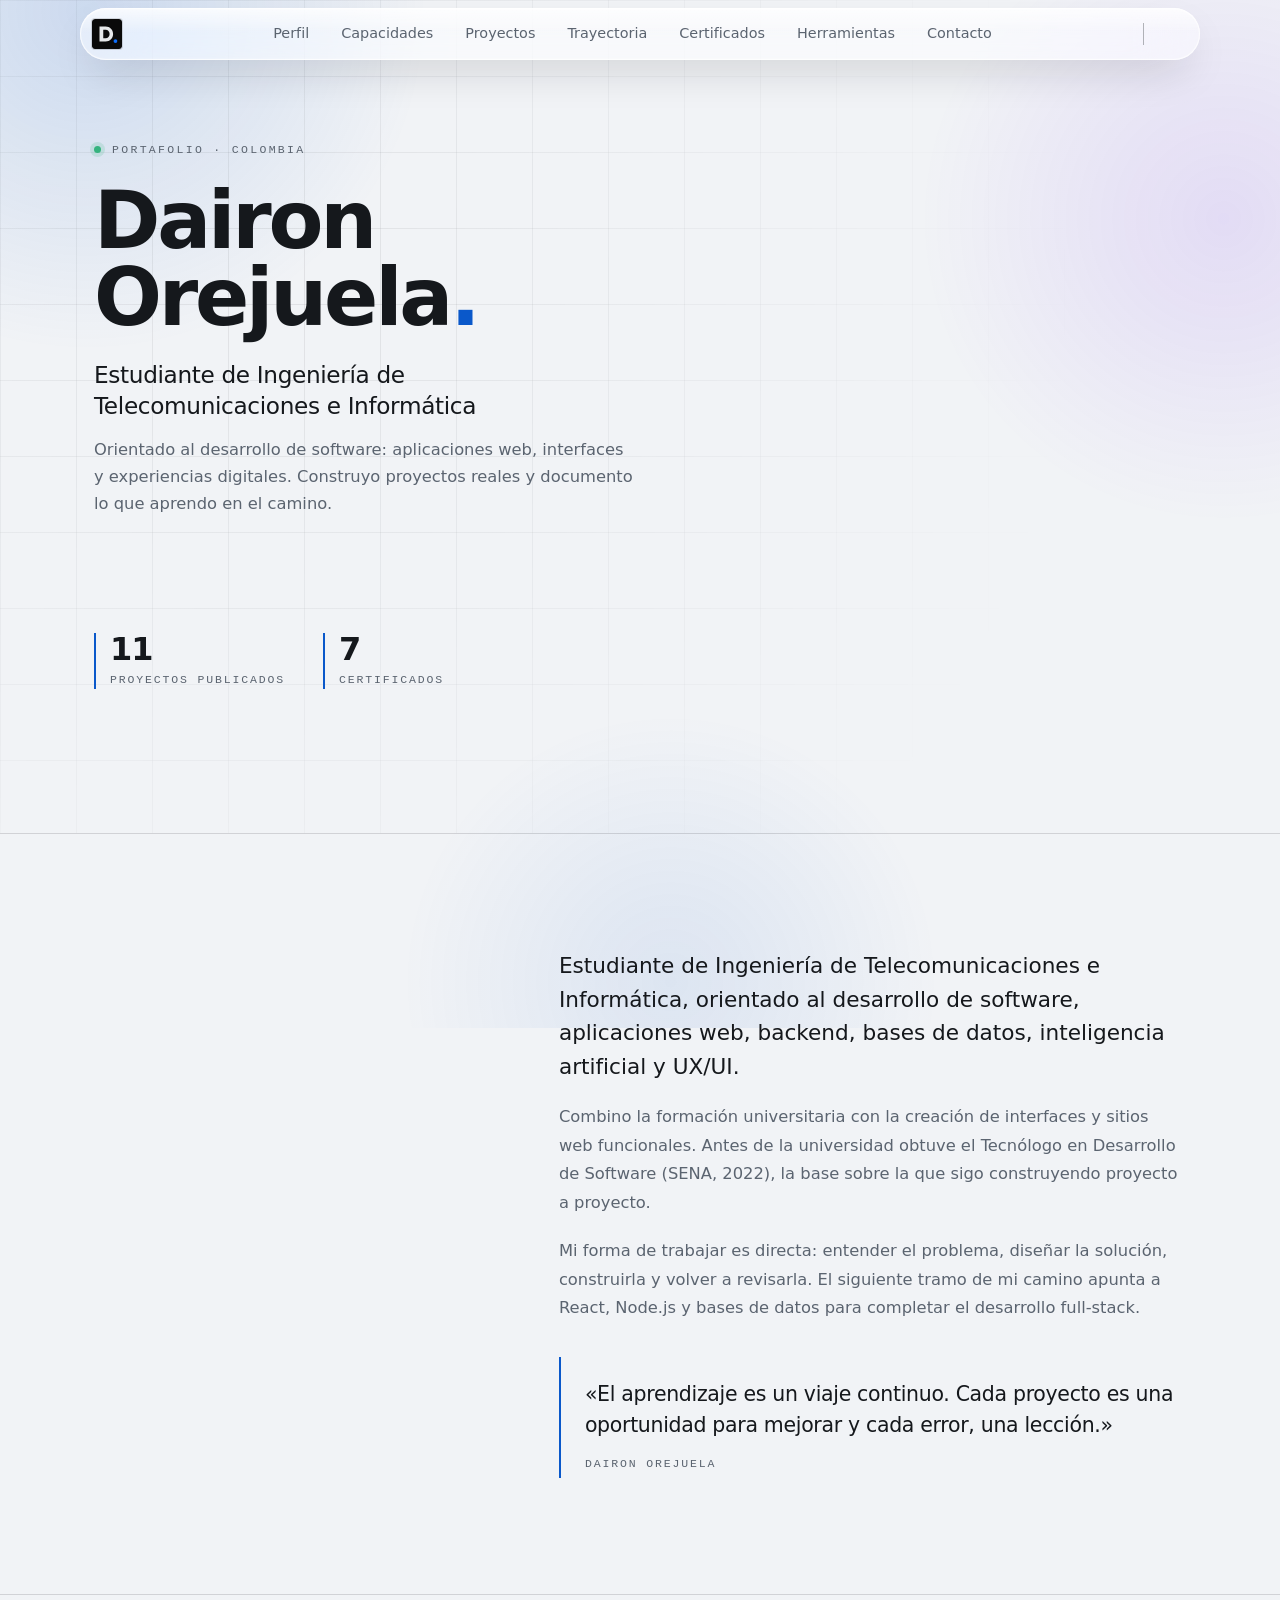
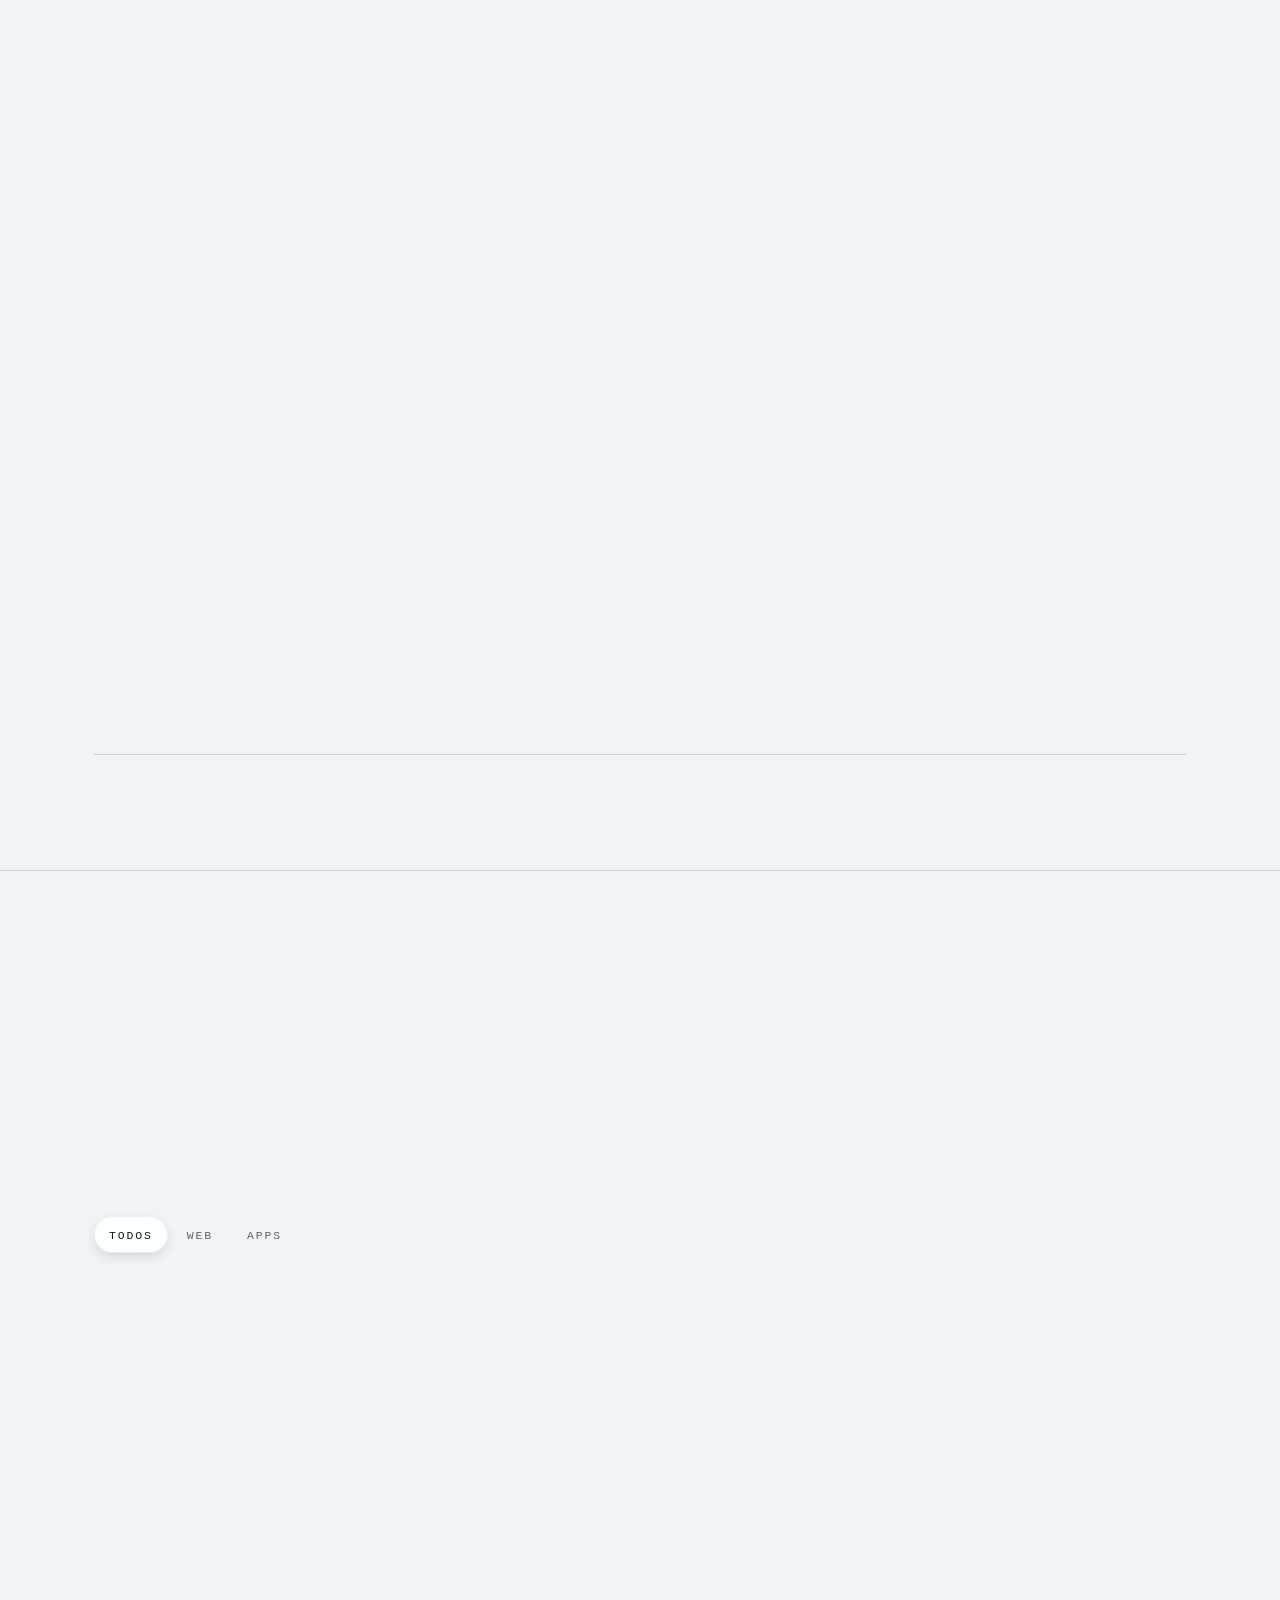
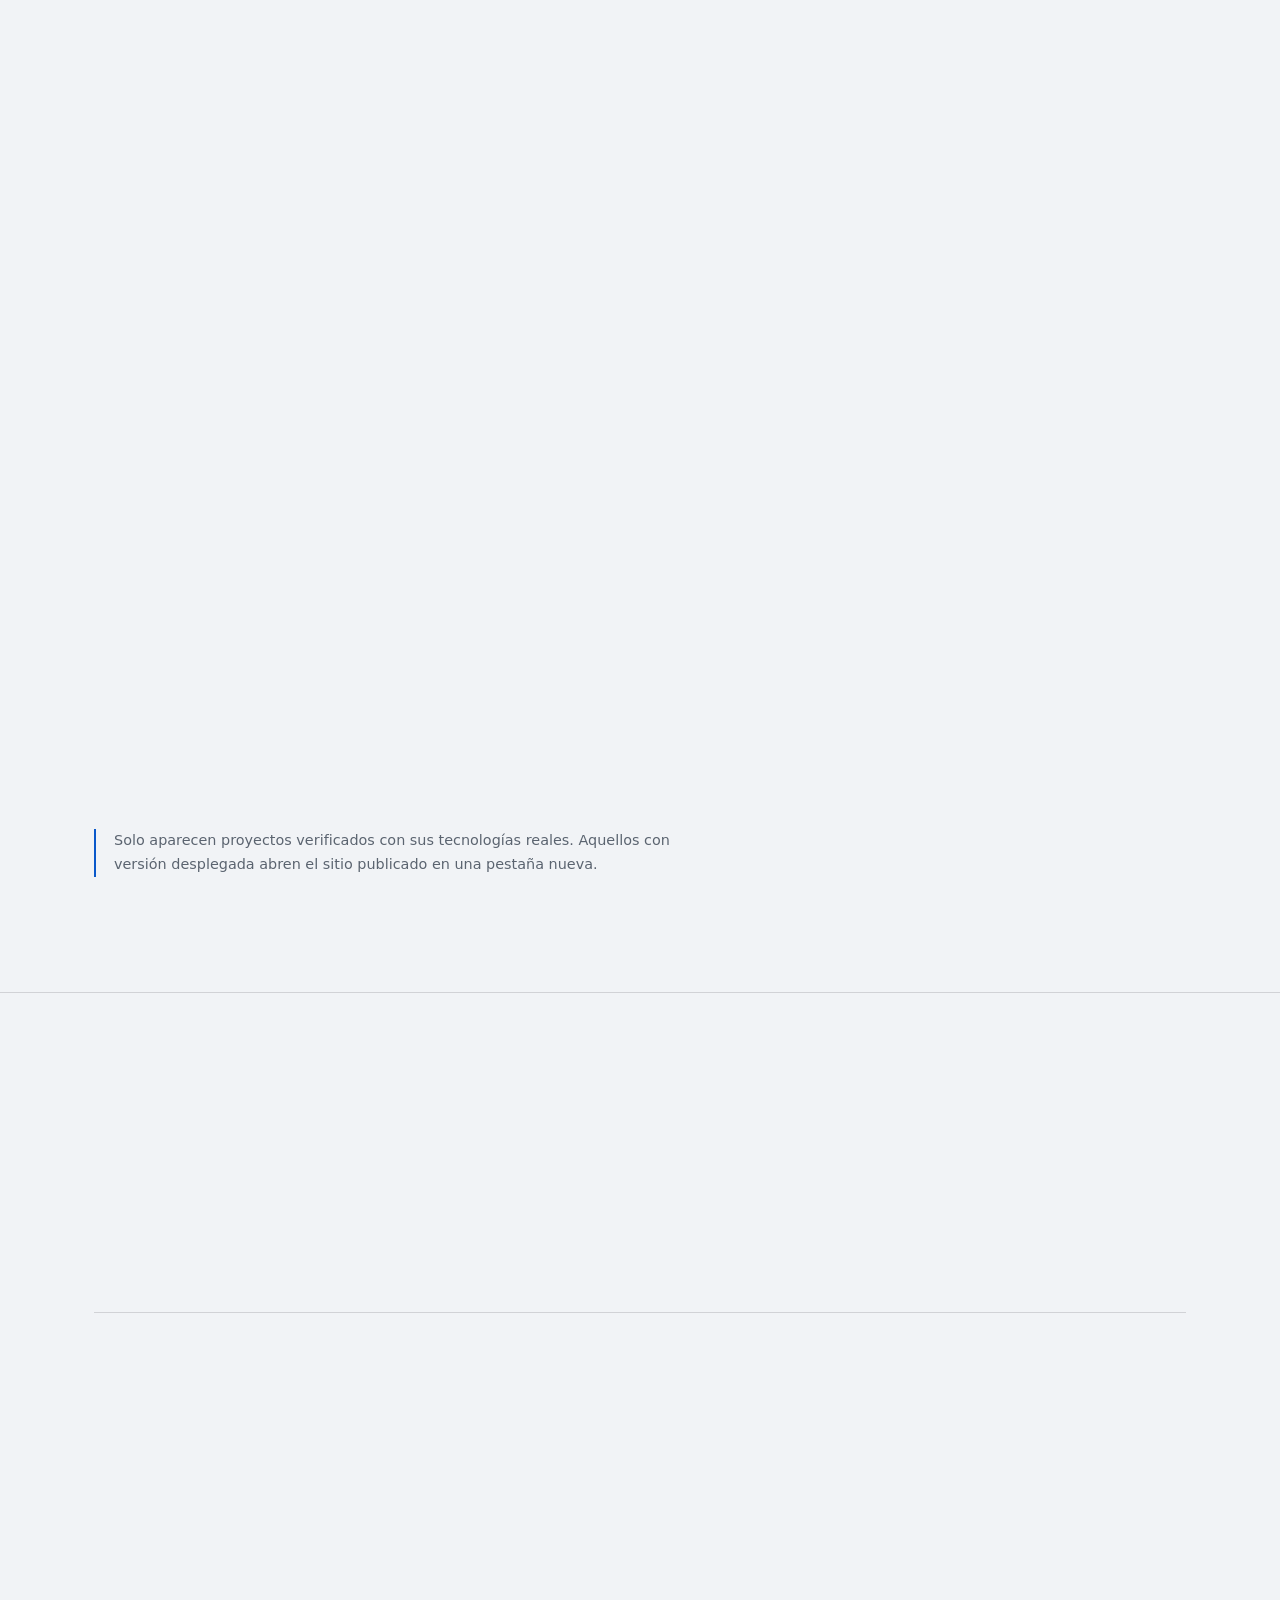
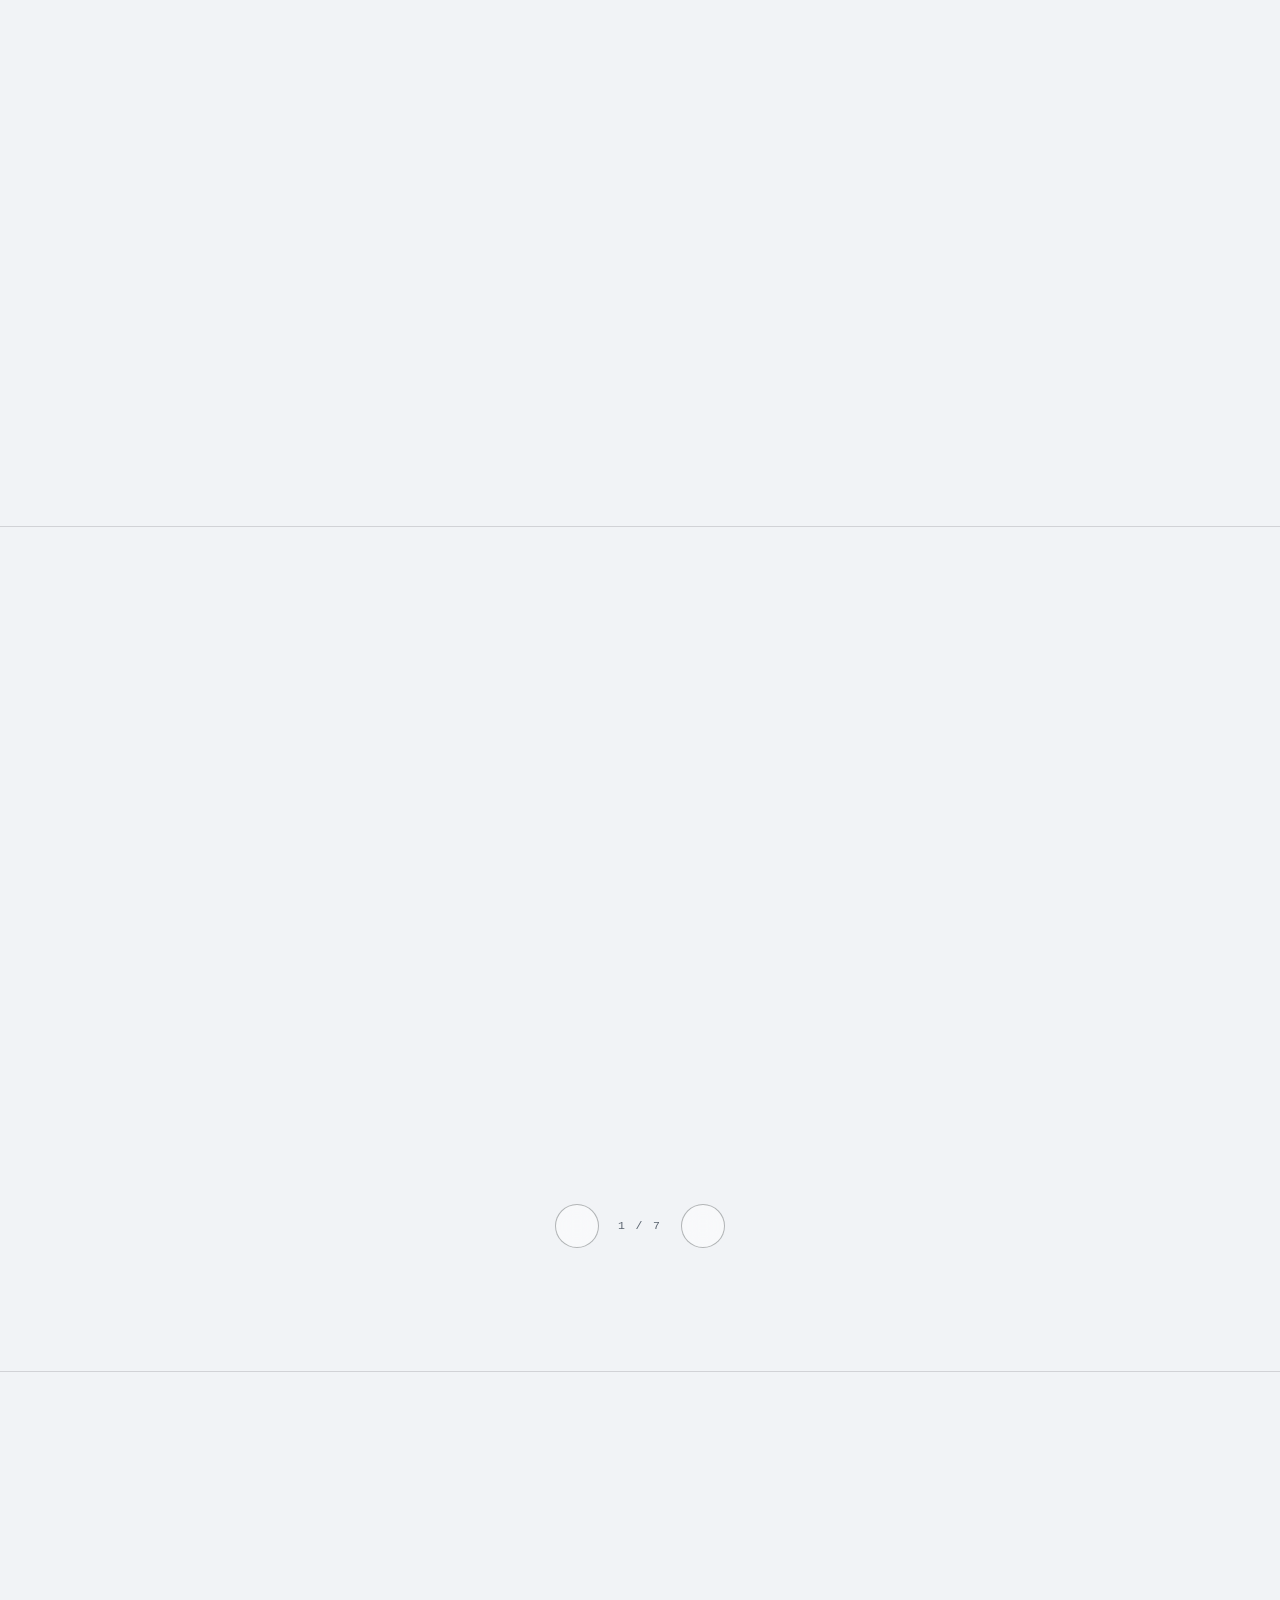
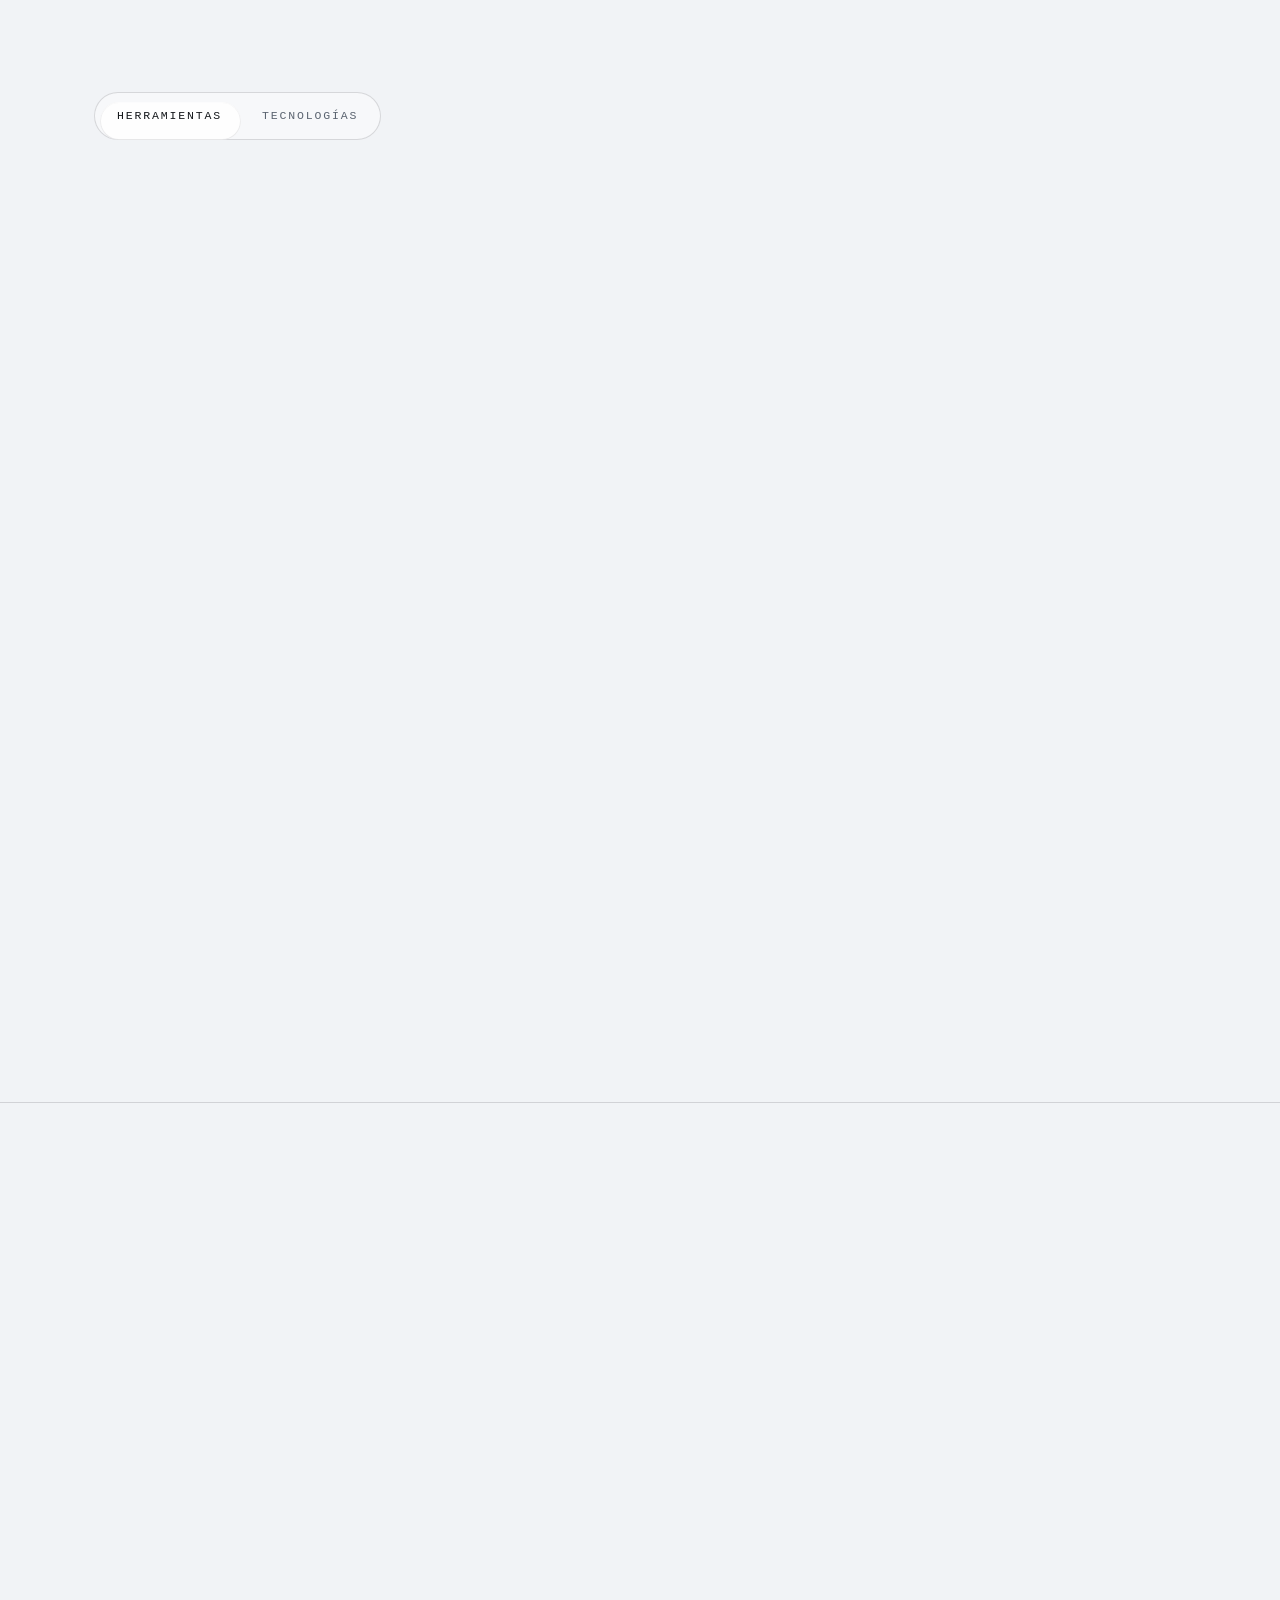
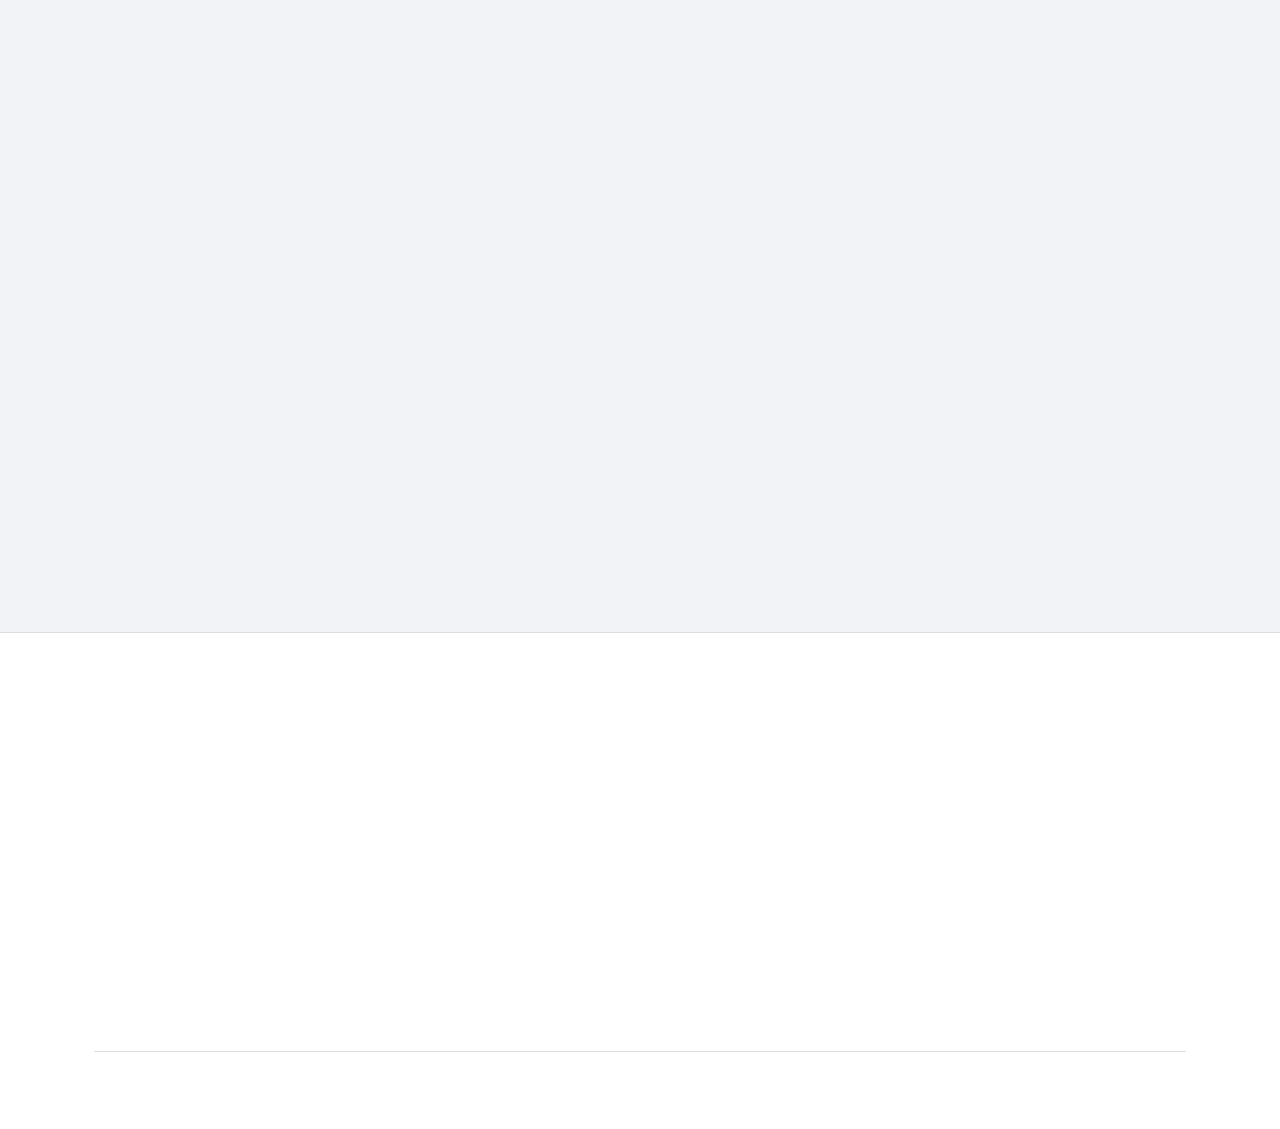
==== commit 259a856f: "Add word by word reveal for section titles" ====
--- a/index.html
+++ b/index.html
@@ -559,5 +559,6 @@
     <script src="js/hero-depth.js"></script>
     <script src="js/hero-stats.js"></script>
     <script src="js/project-dialog.js"></script>
+    <script src="js/section-titles.js"></script>
 </body>
 </html>
--- a/css/components.css
+++ b/css/components.css
@@ -283,3 +283,12 @@
 .project-card[data-project] {
     cursor: pointer;
 }
+
+/* ----------------- 6. REVELADO POR PALABRA DE TITULARES ----------------- */
+/* js/section-titles.js parte cada .section-title en palabras con data-reveal.
+   Solo necesitan display:inline-block para que GSAP les aplique transform:
+   el texto, los espacios y la lectura por voz no cambian. */
+
+.st-word {
+    display: inline-block;
+}
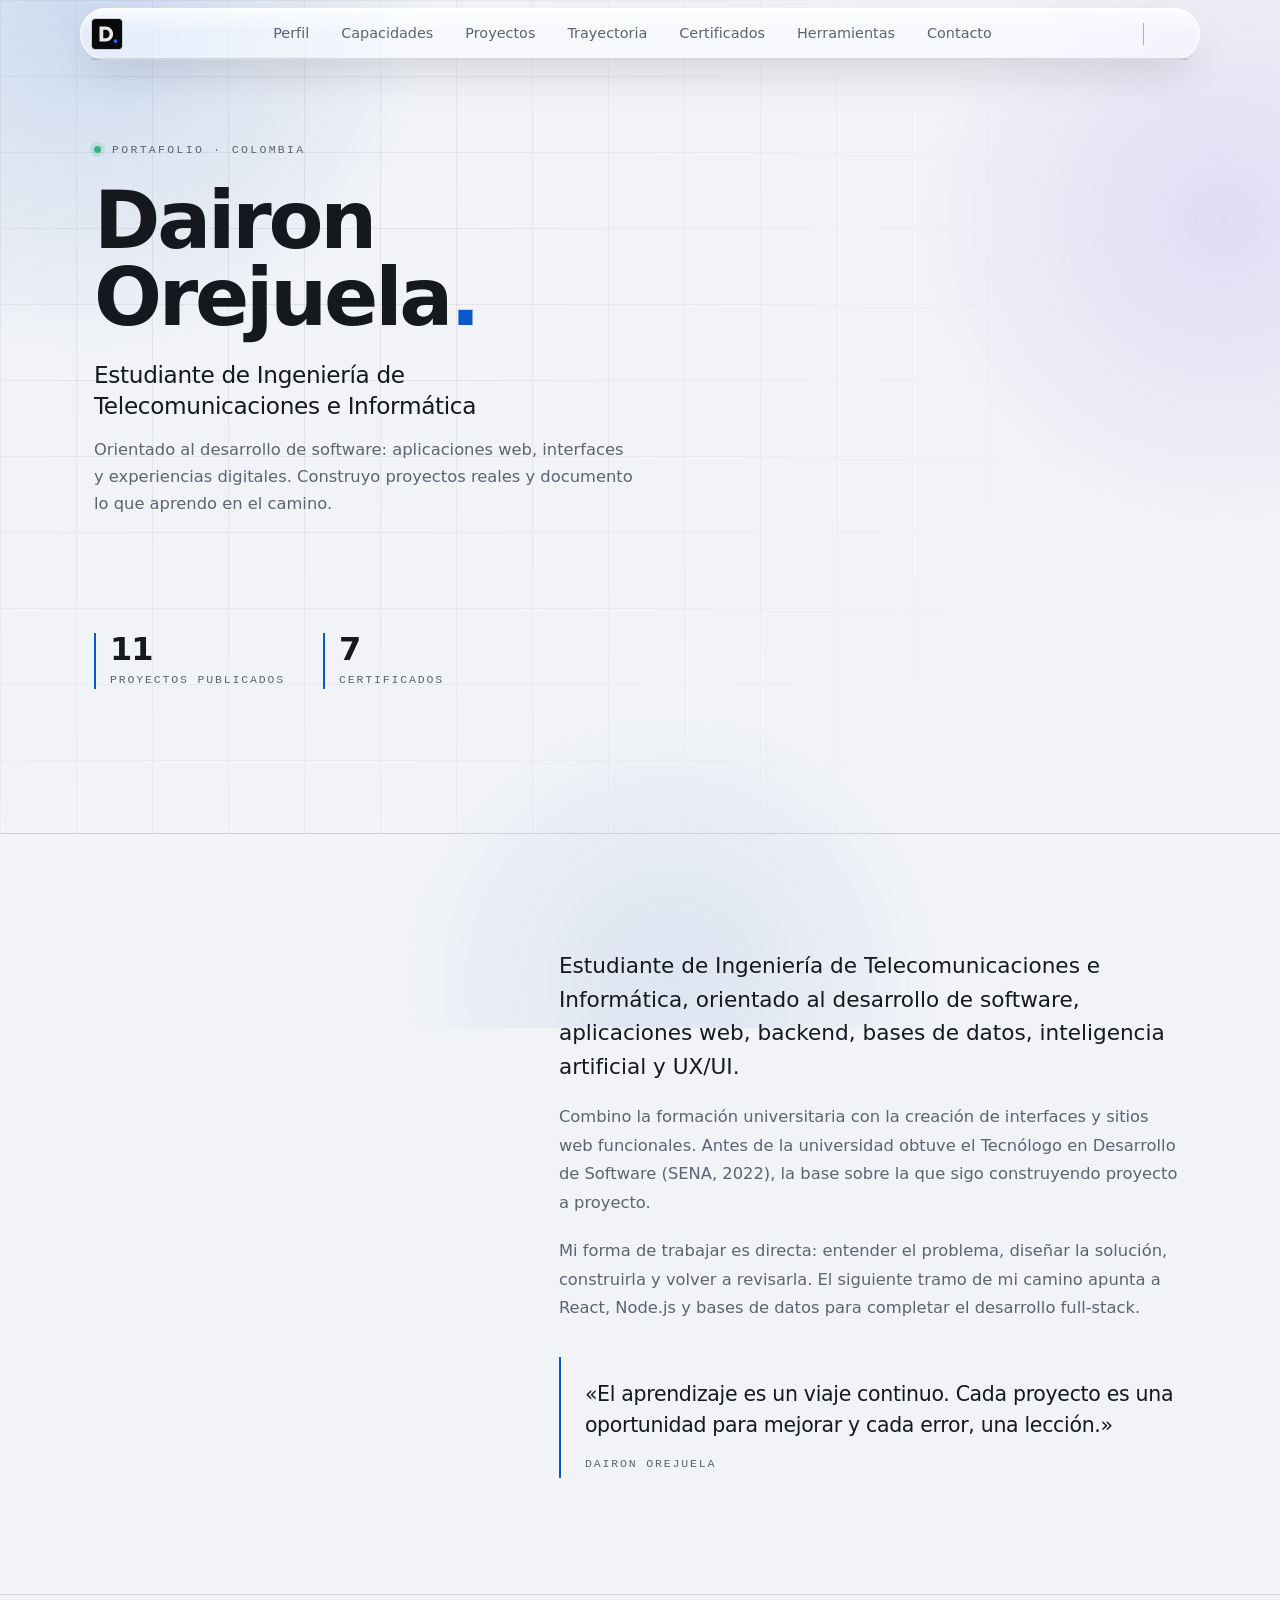
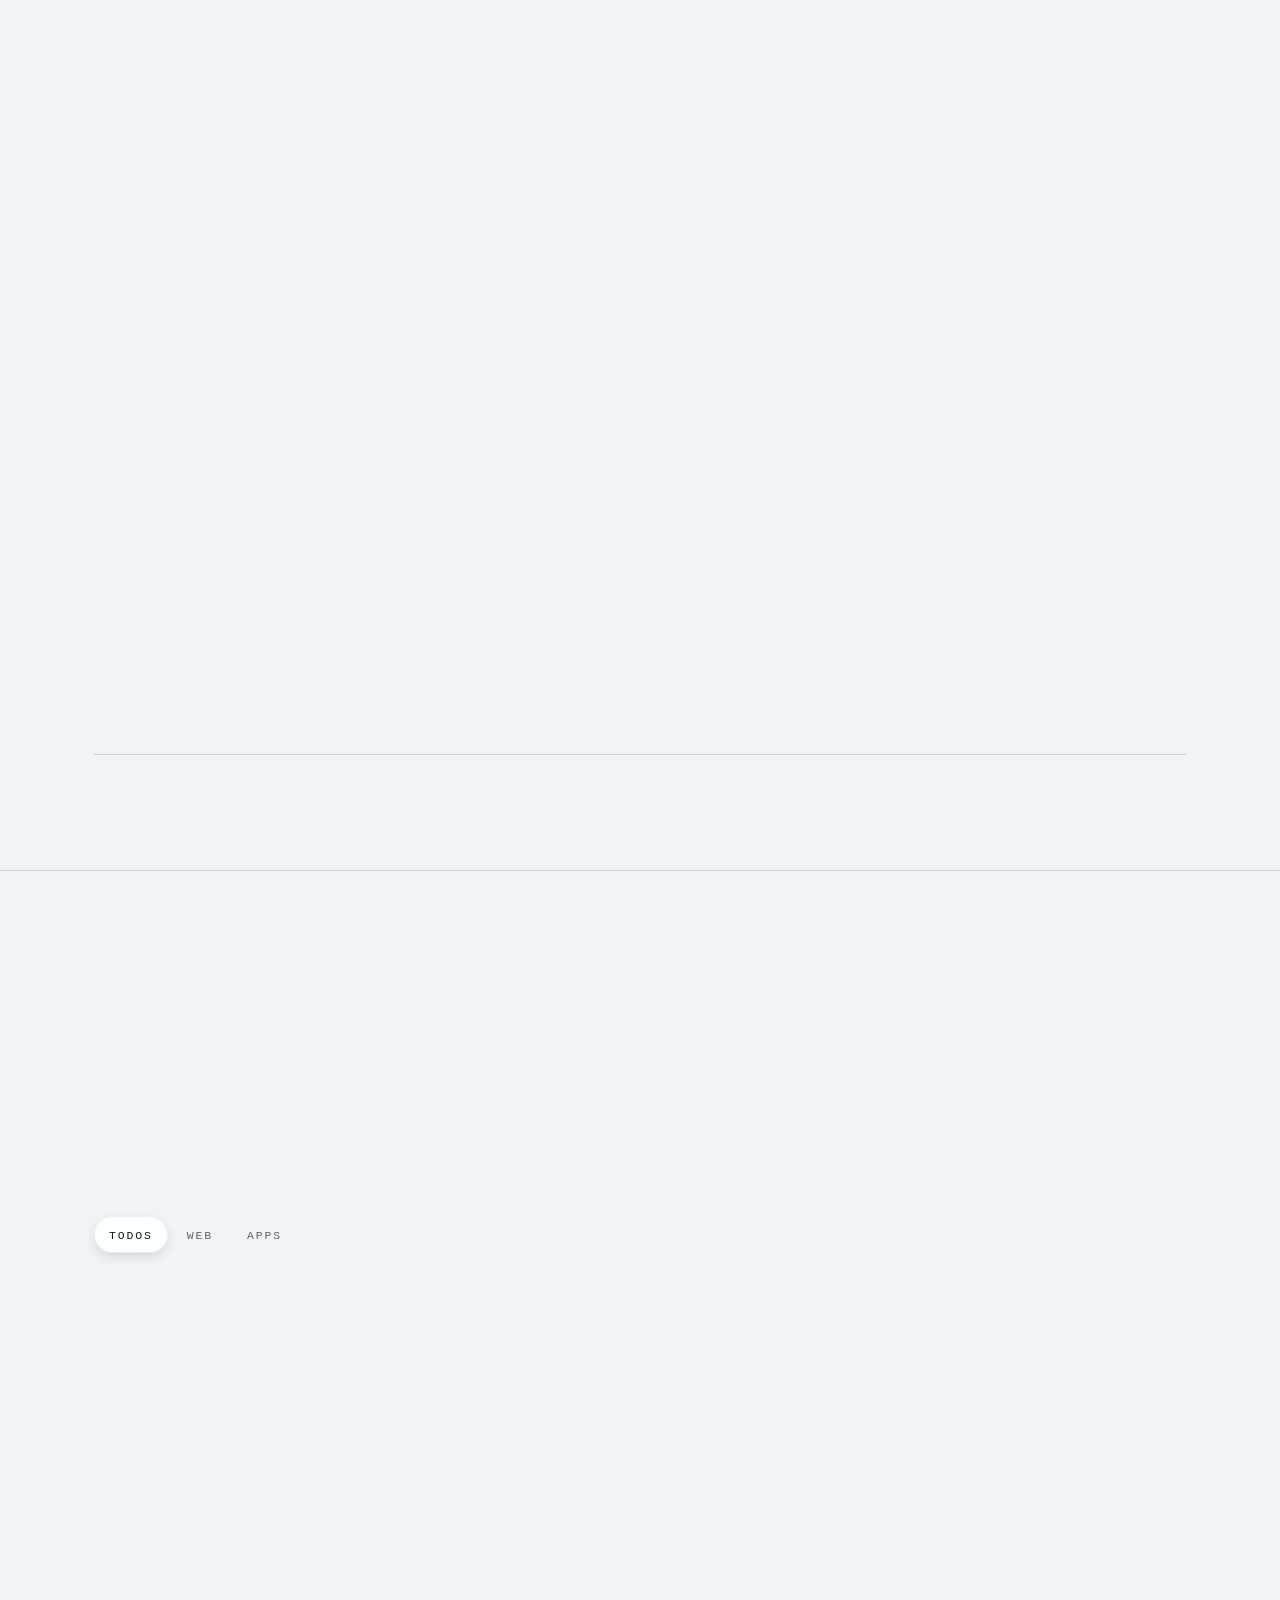
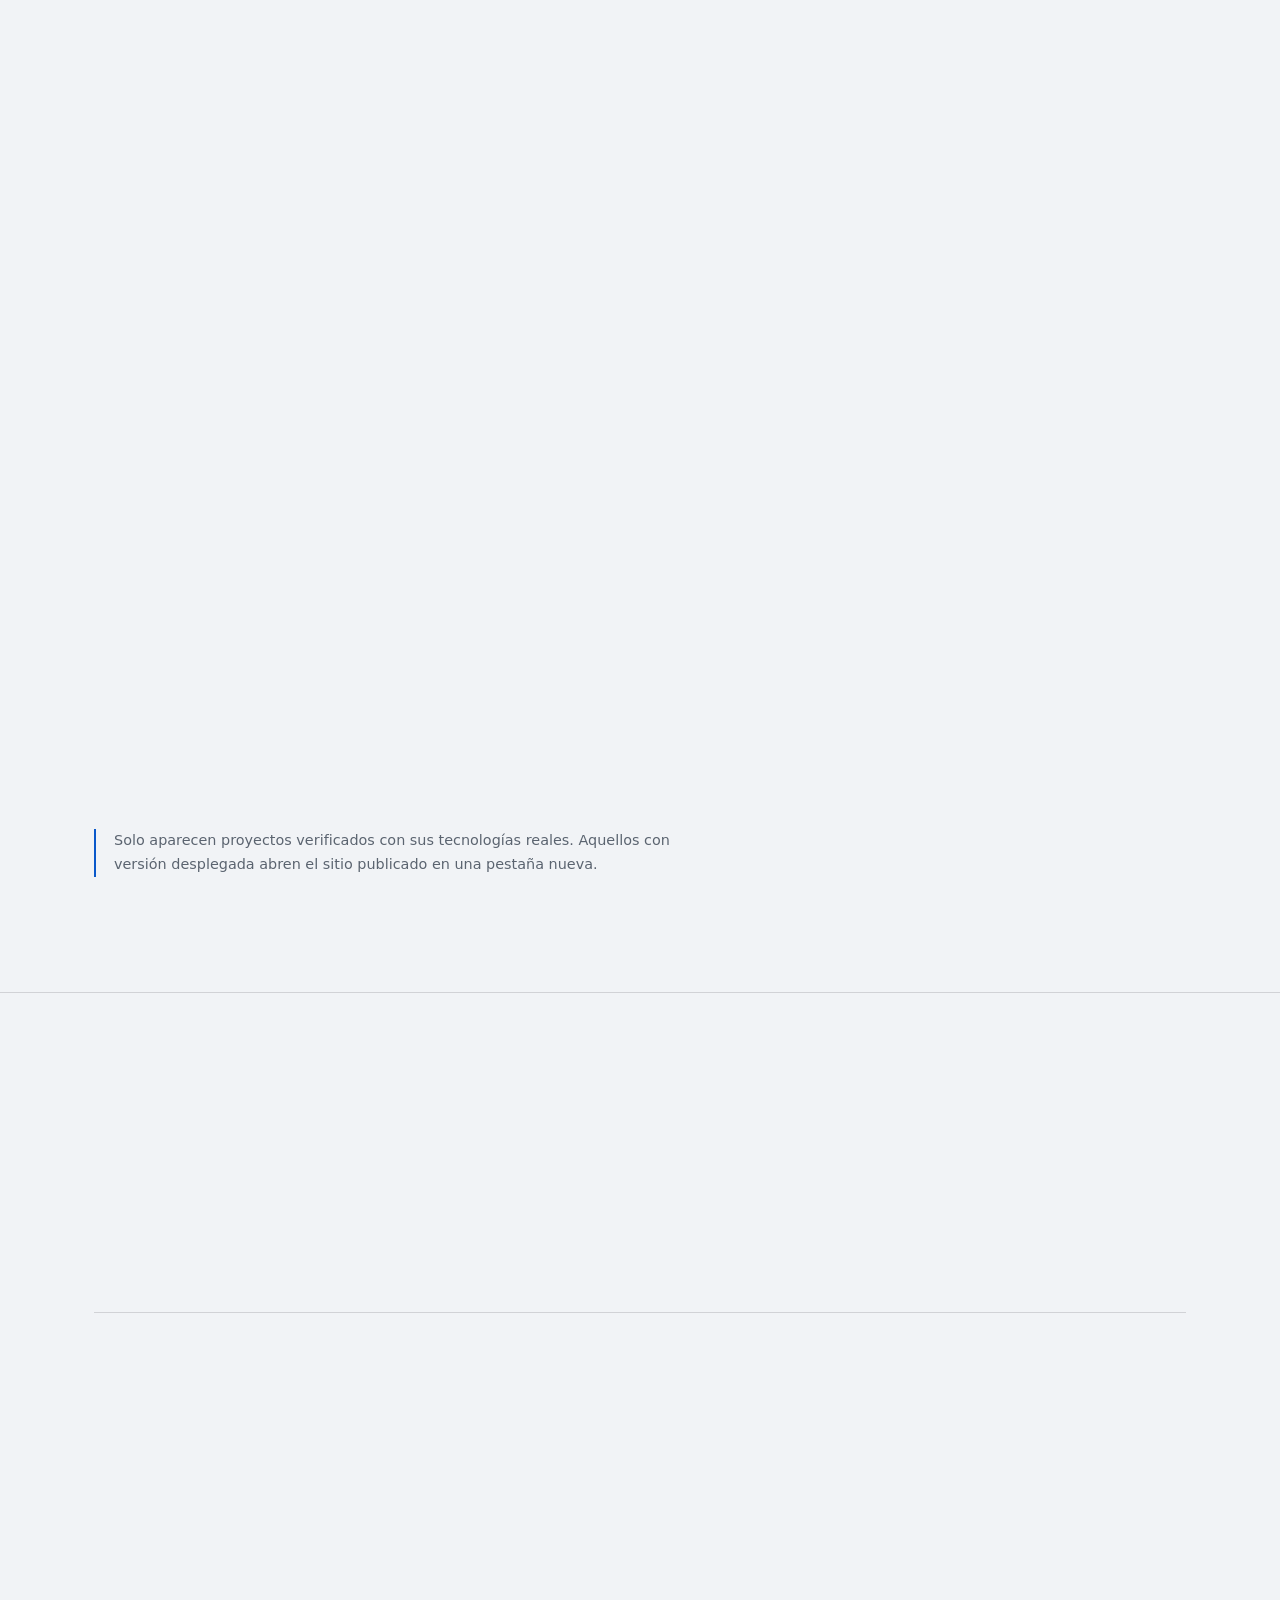
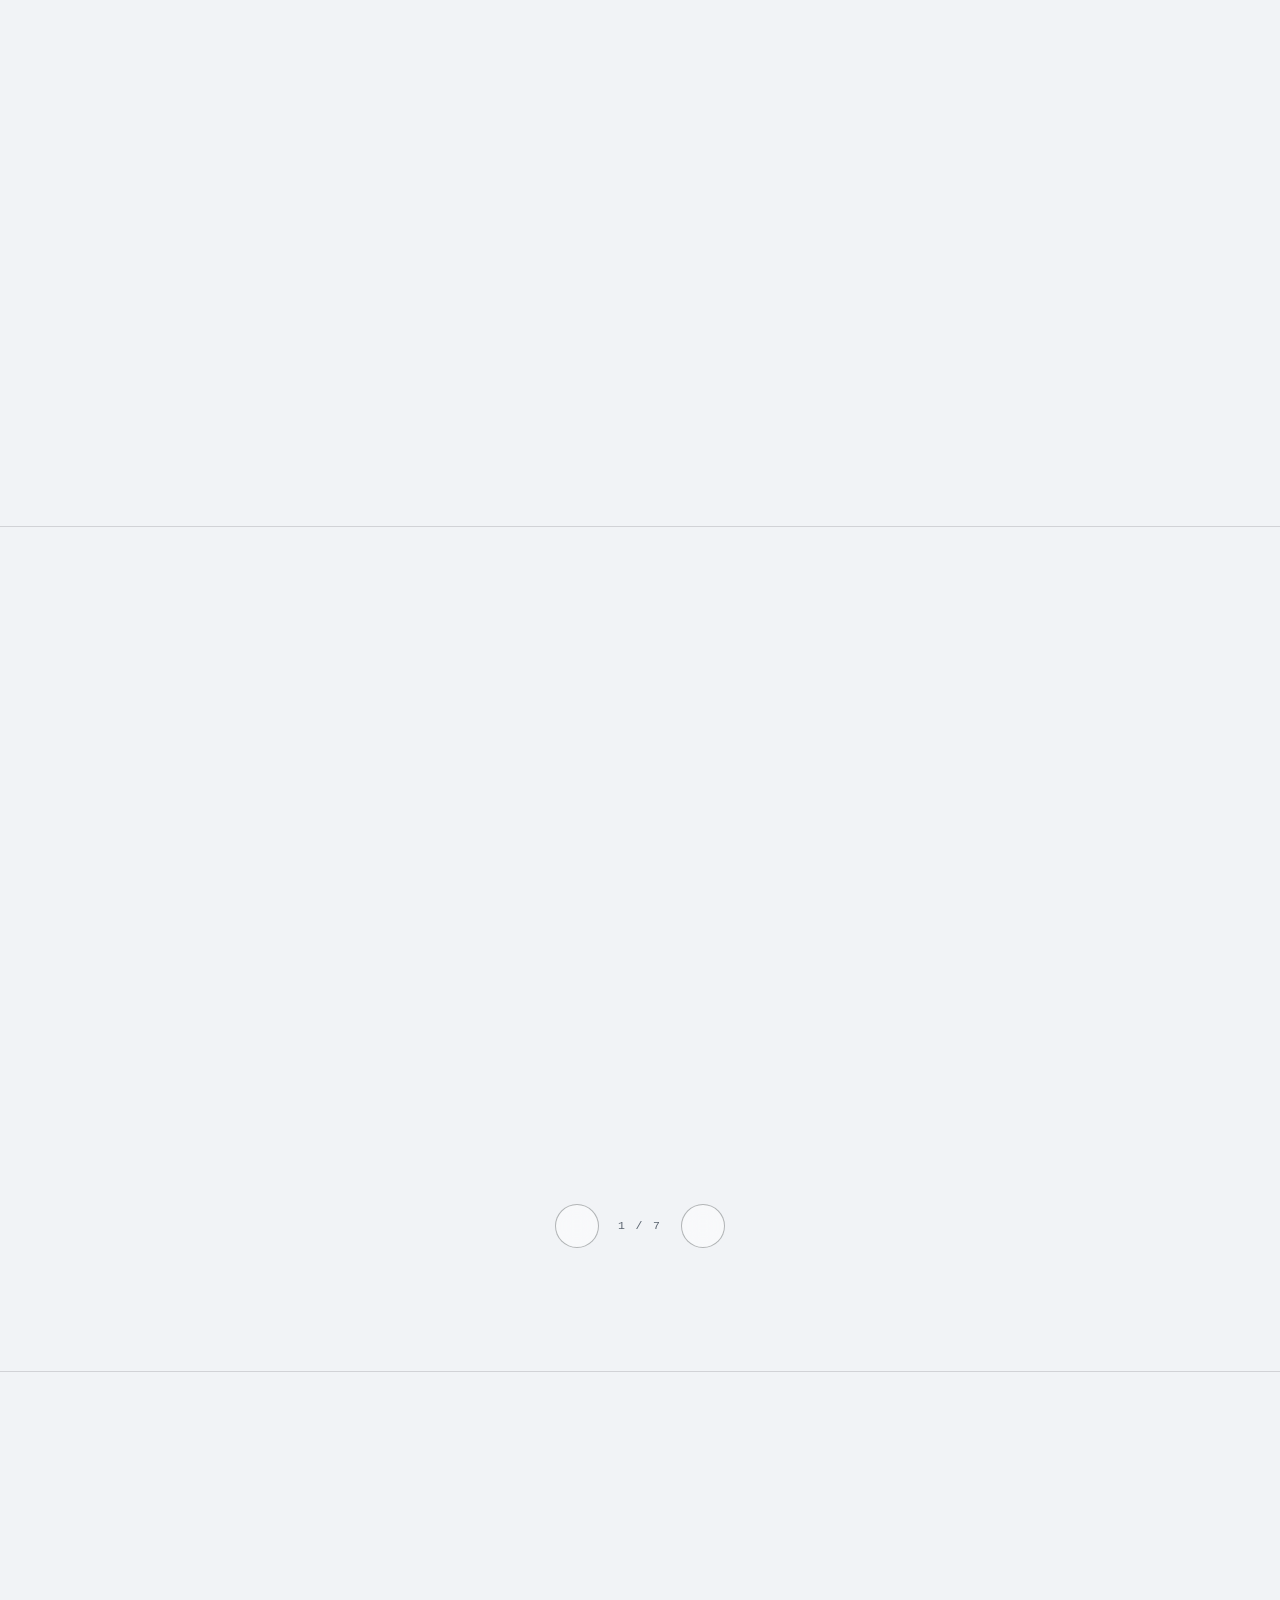
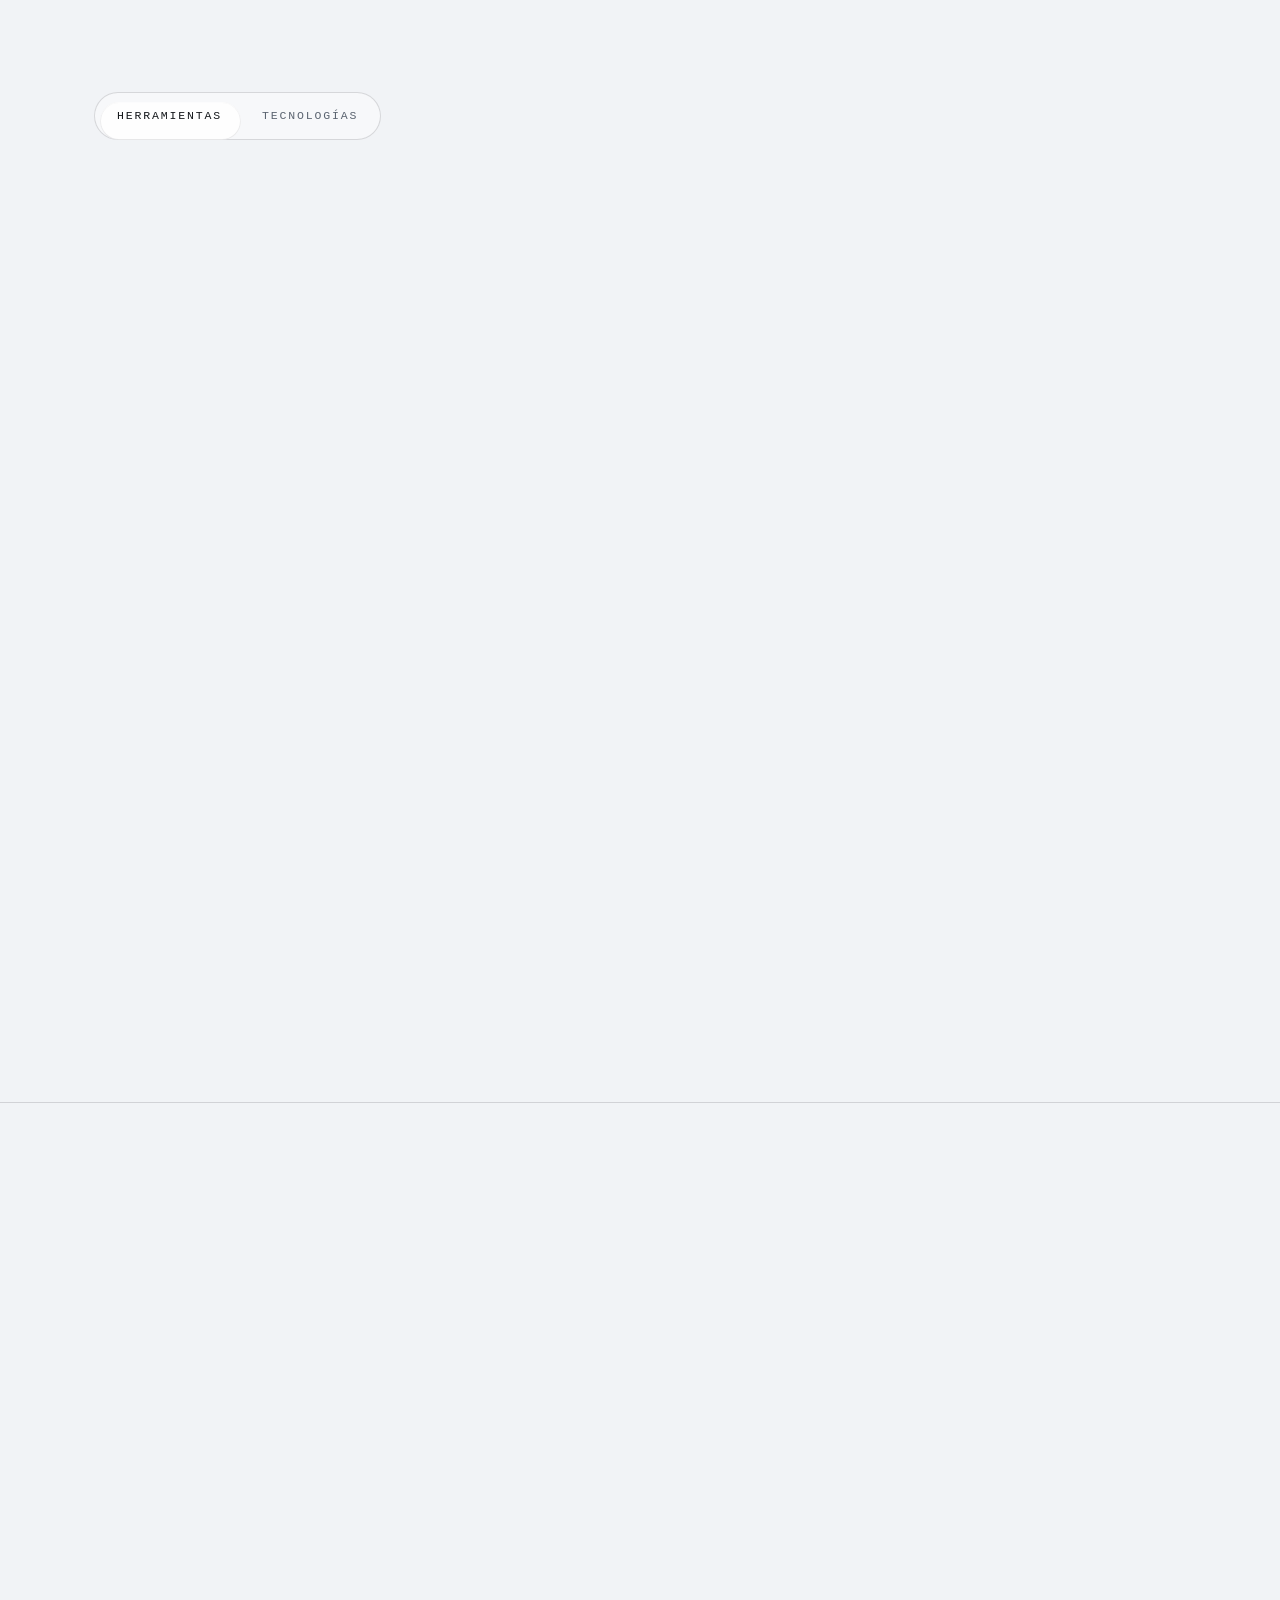
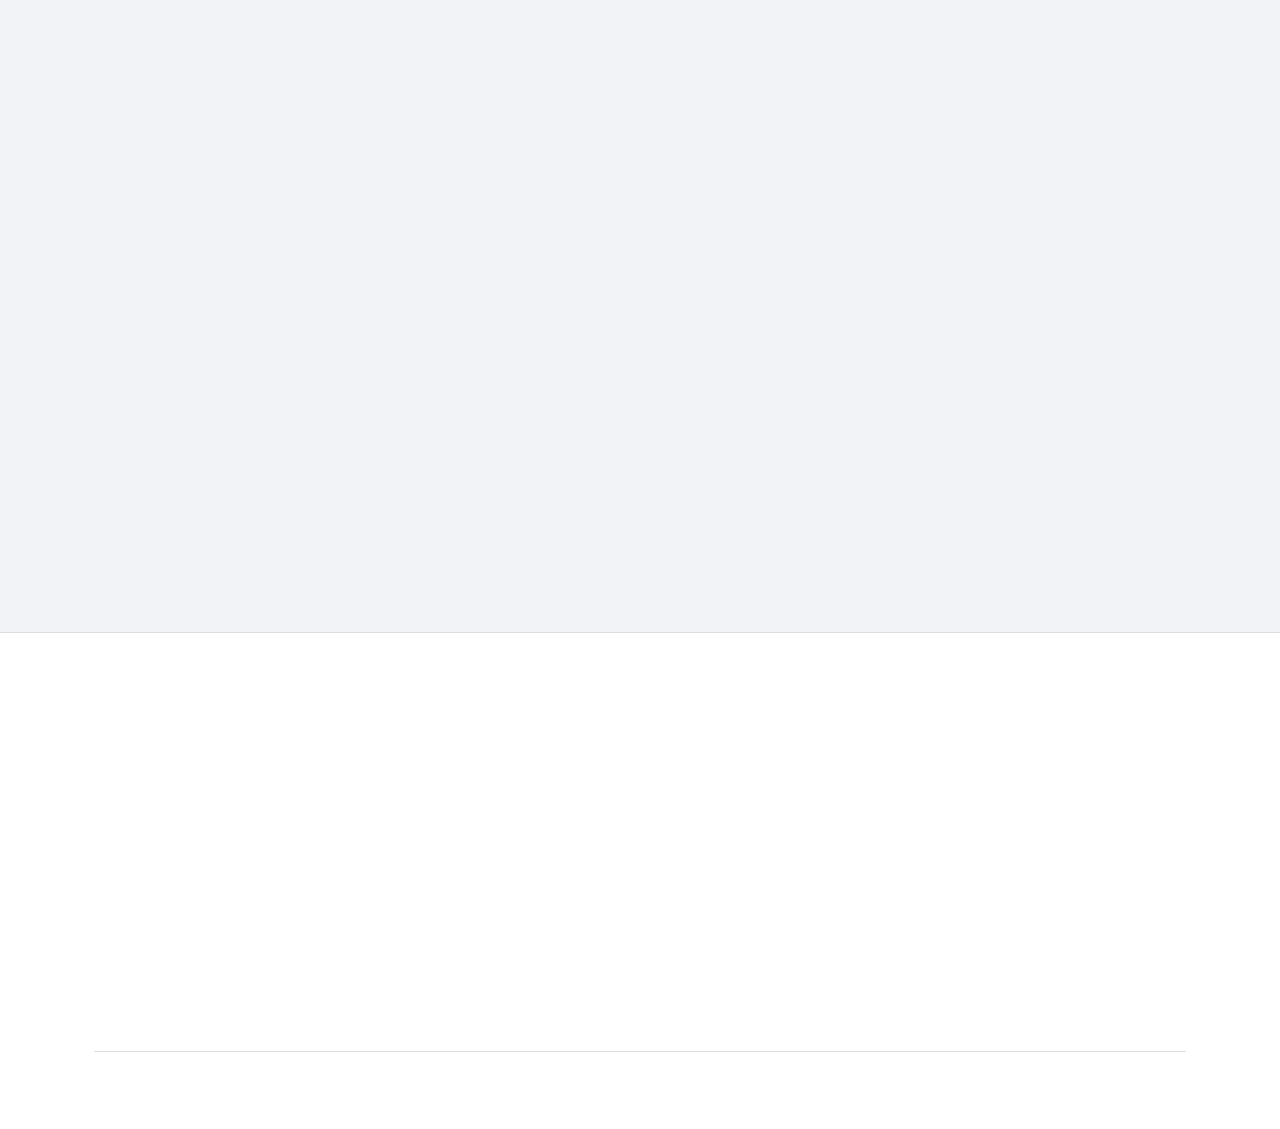
==== commit fe00ac7d: "Add reading progress line to the nav bar" ====
--- a/index.html
+++ b/index.html
@@ -560,5 +560,6 @@
     <script src="js/hero-stats.js"></script>
     <script src="js/project-dialog.js"></script>
     <script src="js/section-titles.js"></script>
+    <script src="js/reading-progress.js"></script>
 </body>
 </html>
--- a/css/components.css
+++ b/css/components.css
@@ -292,3 +292,34 @@
 .st-word {
     display: inline-block;
 }
+
+/* ------------------ 7. PROGRESO DE LECTURA EN LA BARRA ------------------ */
+/* Línea de 2px en el borde inferior del vidrio. La pista usa --line (token
+   de trazo) y el avance --primary. La crea js/reading-progress.js. */
+
+.read-progress {
+    position: absolute;
+    left: 12px;
+    right: 12px;
+    bottom: 0;
+    height: 2px;
+    border-radius: 999px;
+    background: var(--line);
+    overflow: hidden;
+    pointer-events: none;
+}
+
+.read-progress-fill {
+    display: block;
+    width: var(--read, 0%);
+    height: 100%;
+    border-radius: inherit;
+    background: var(--primary);
+    transition: width 0.12s linear;
+}
+
+@media print {
+    .read-progress {
+        display: none !important;
+    }
+}
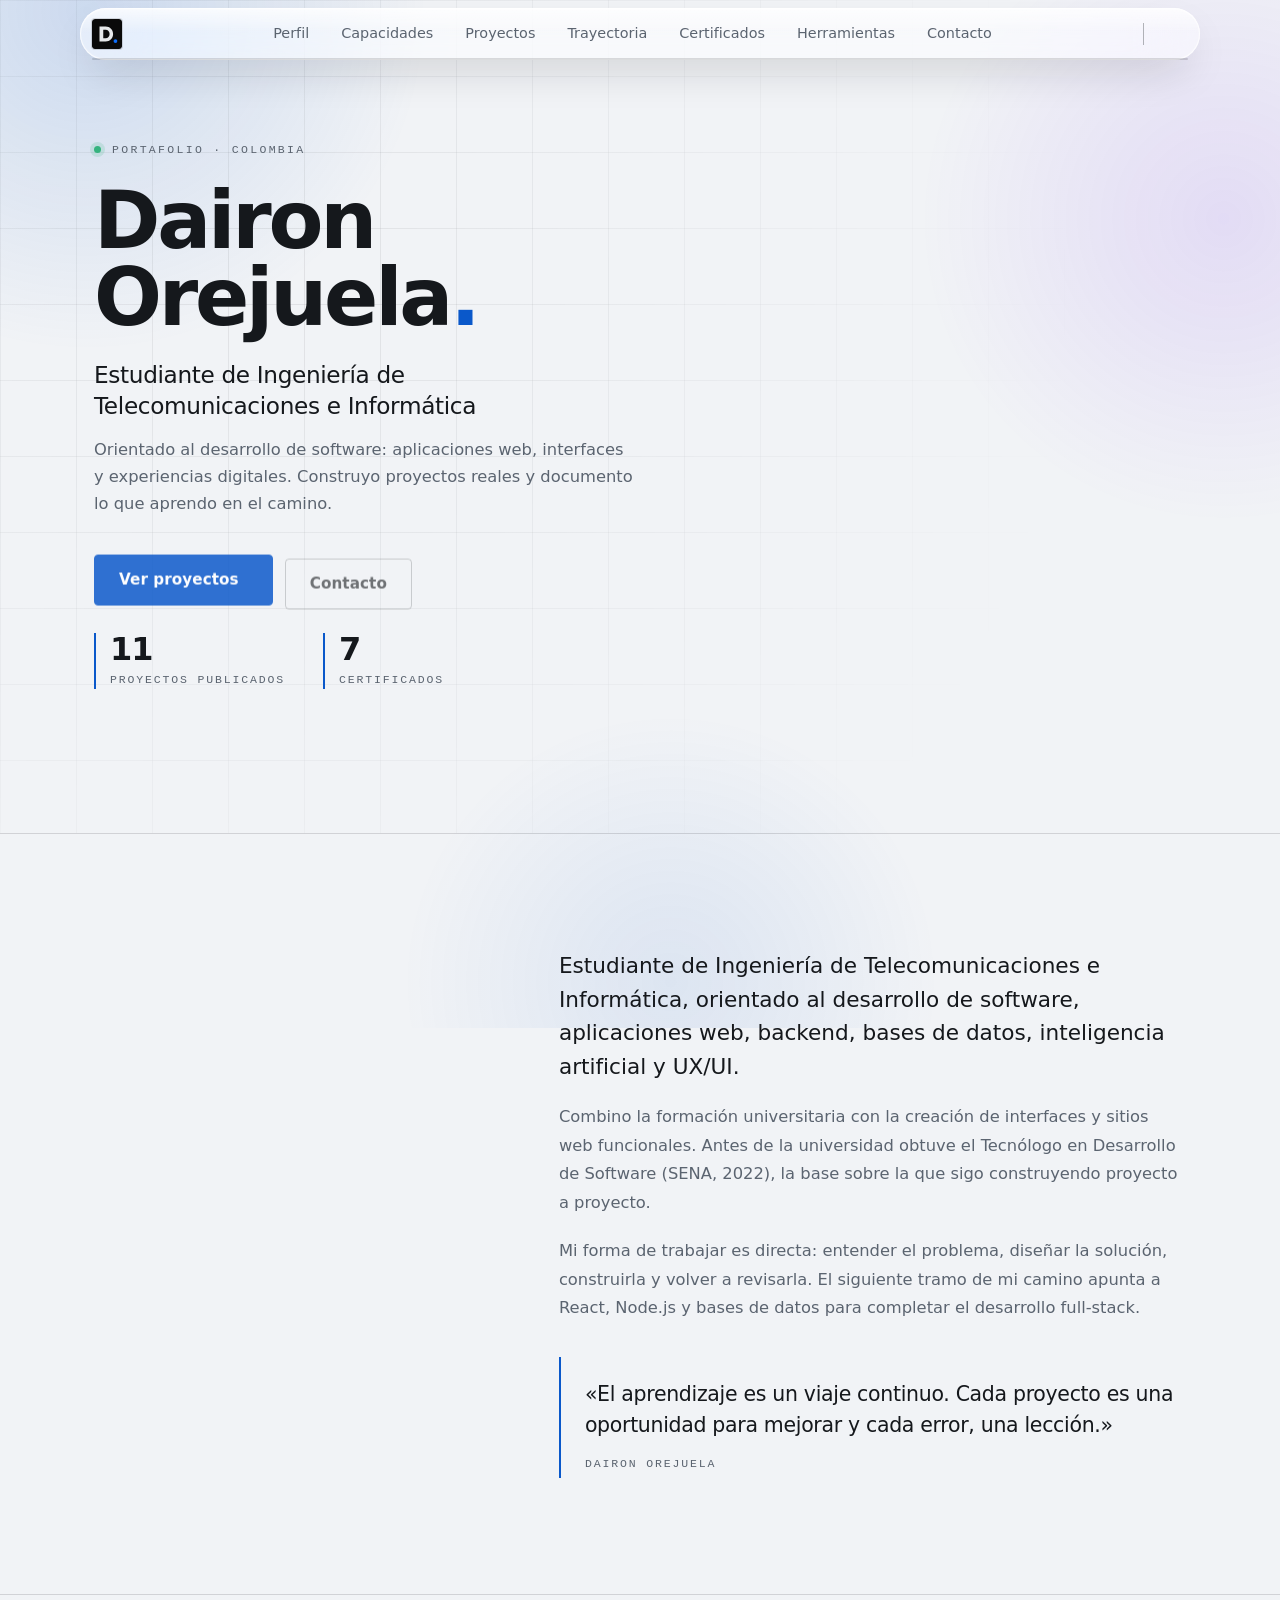
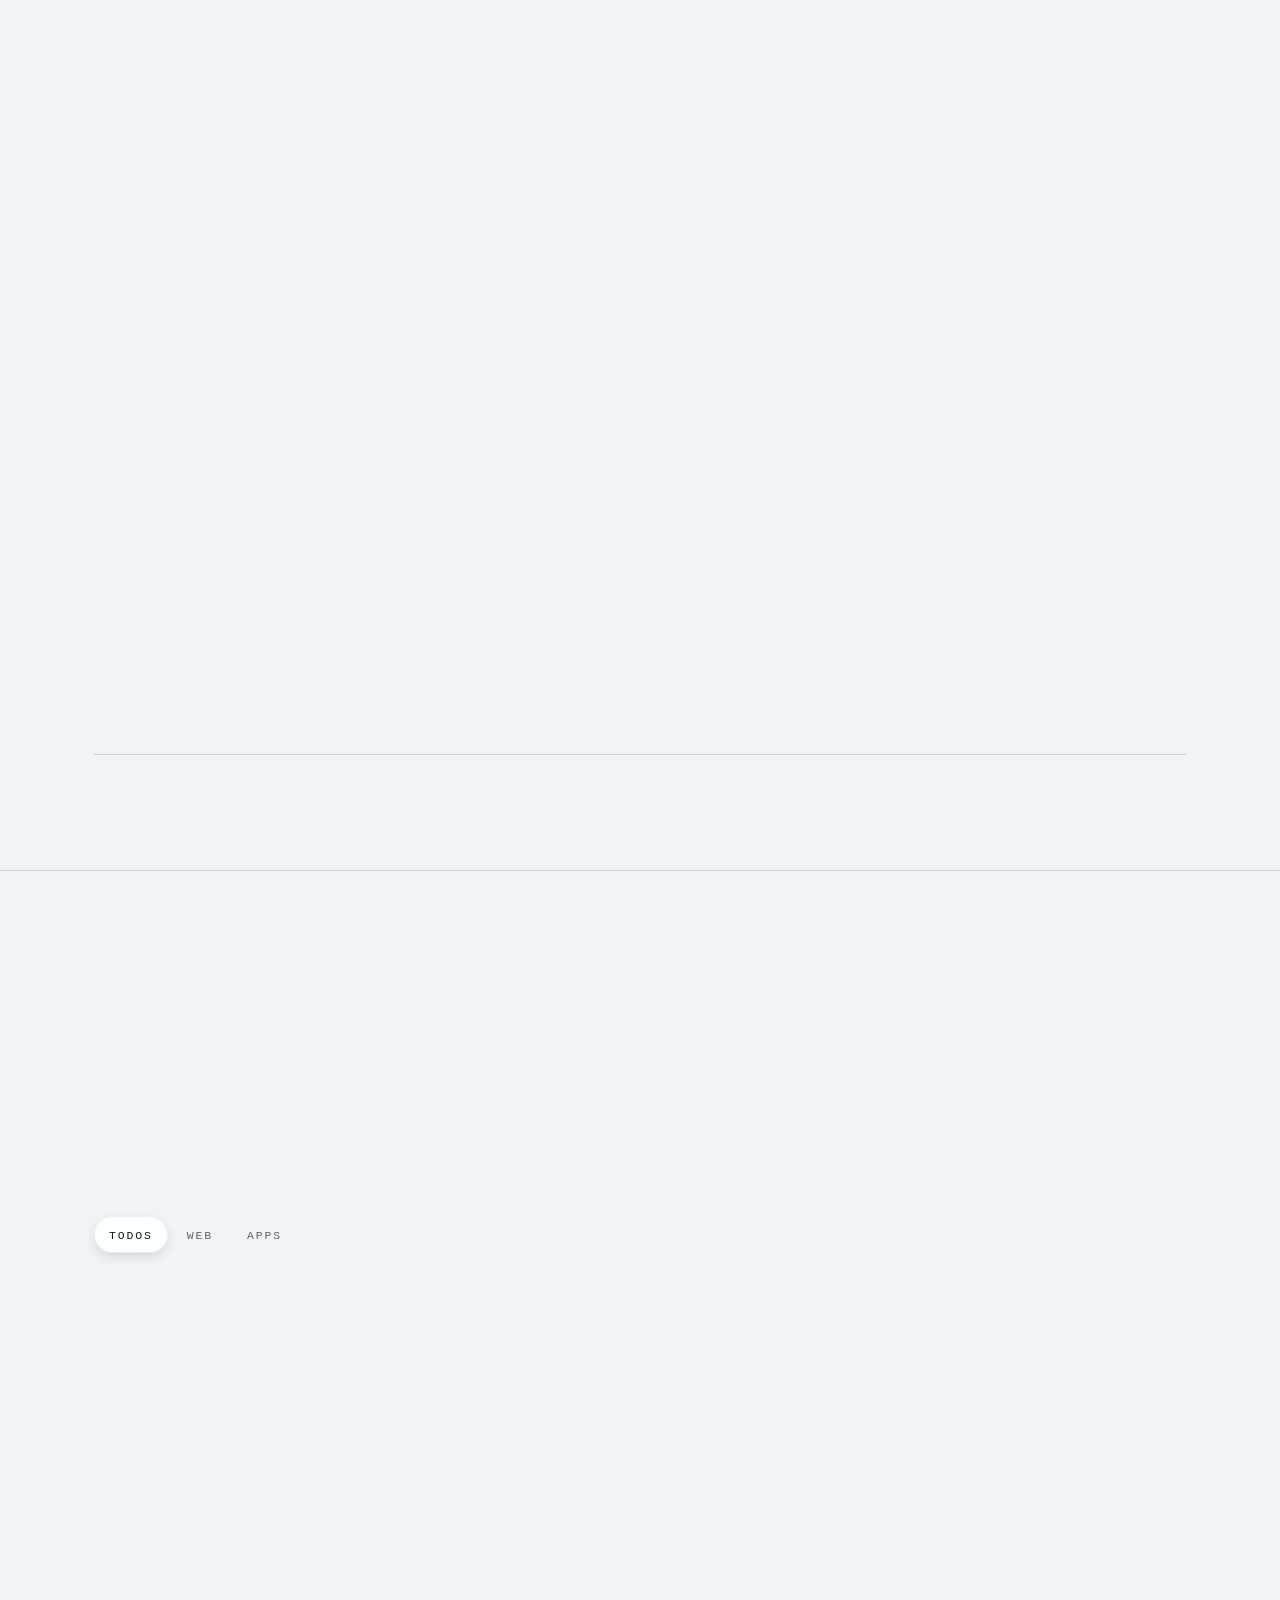
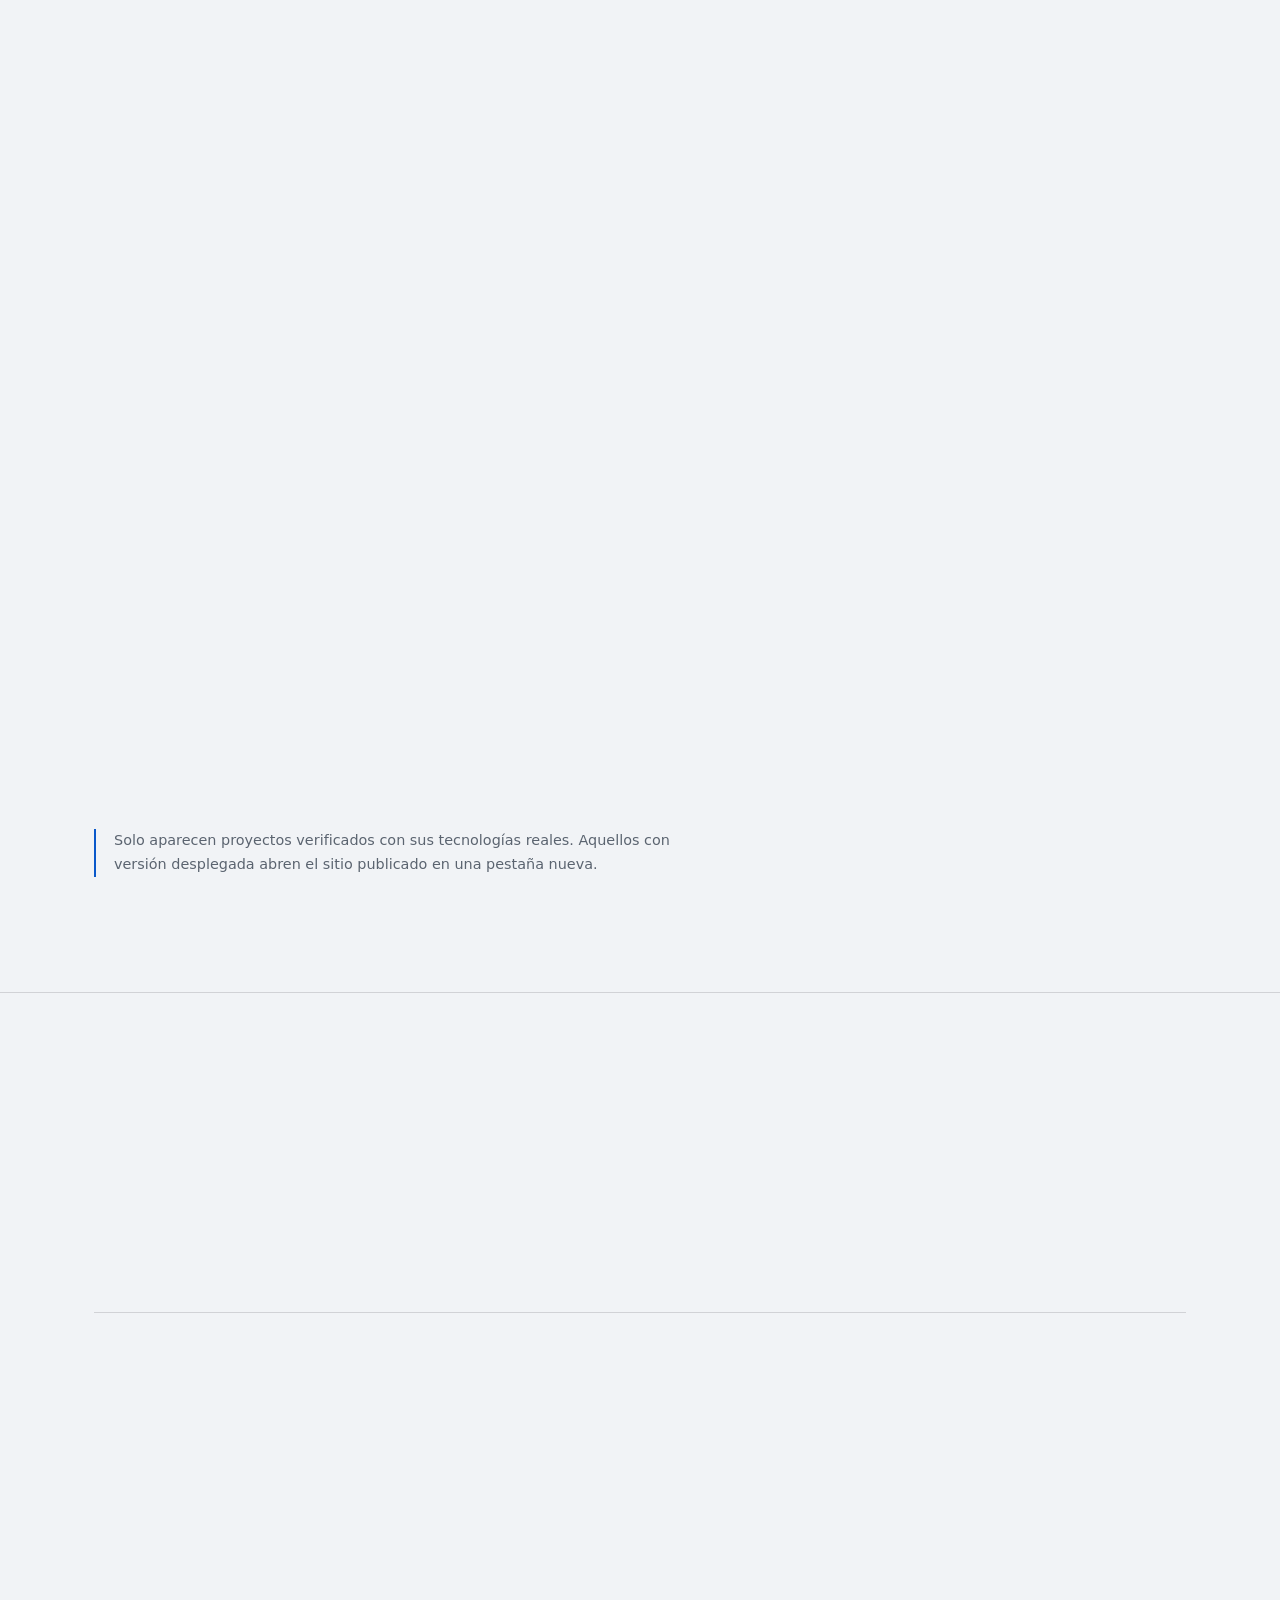
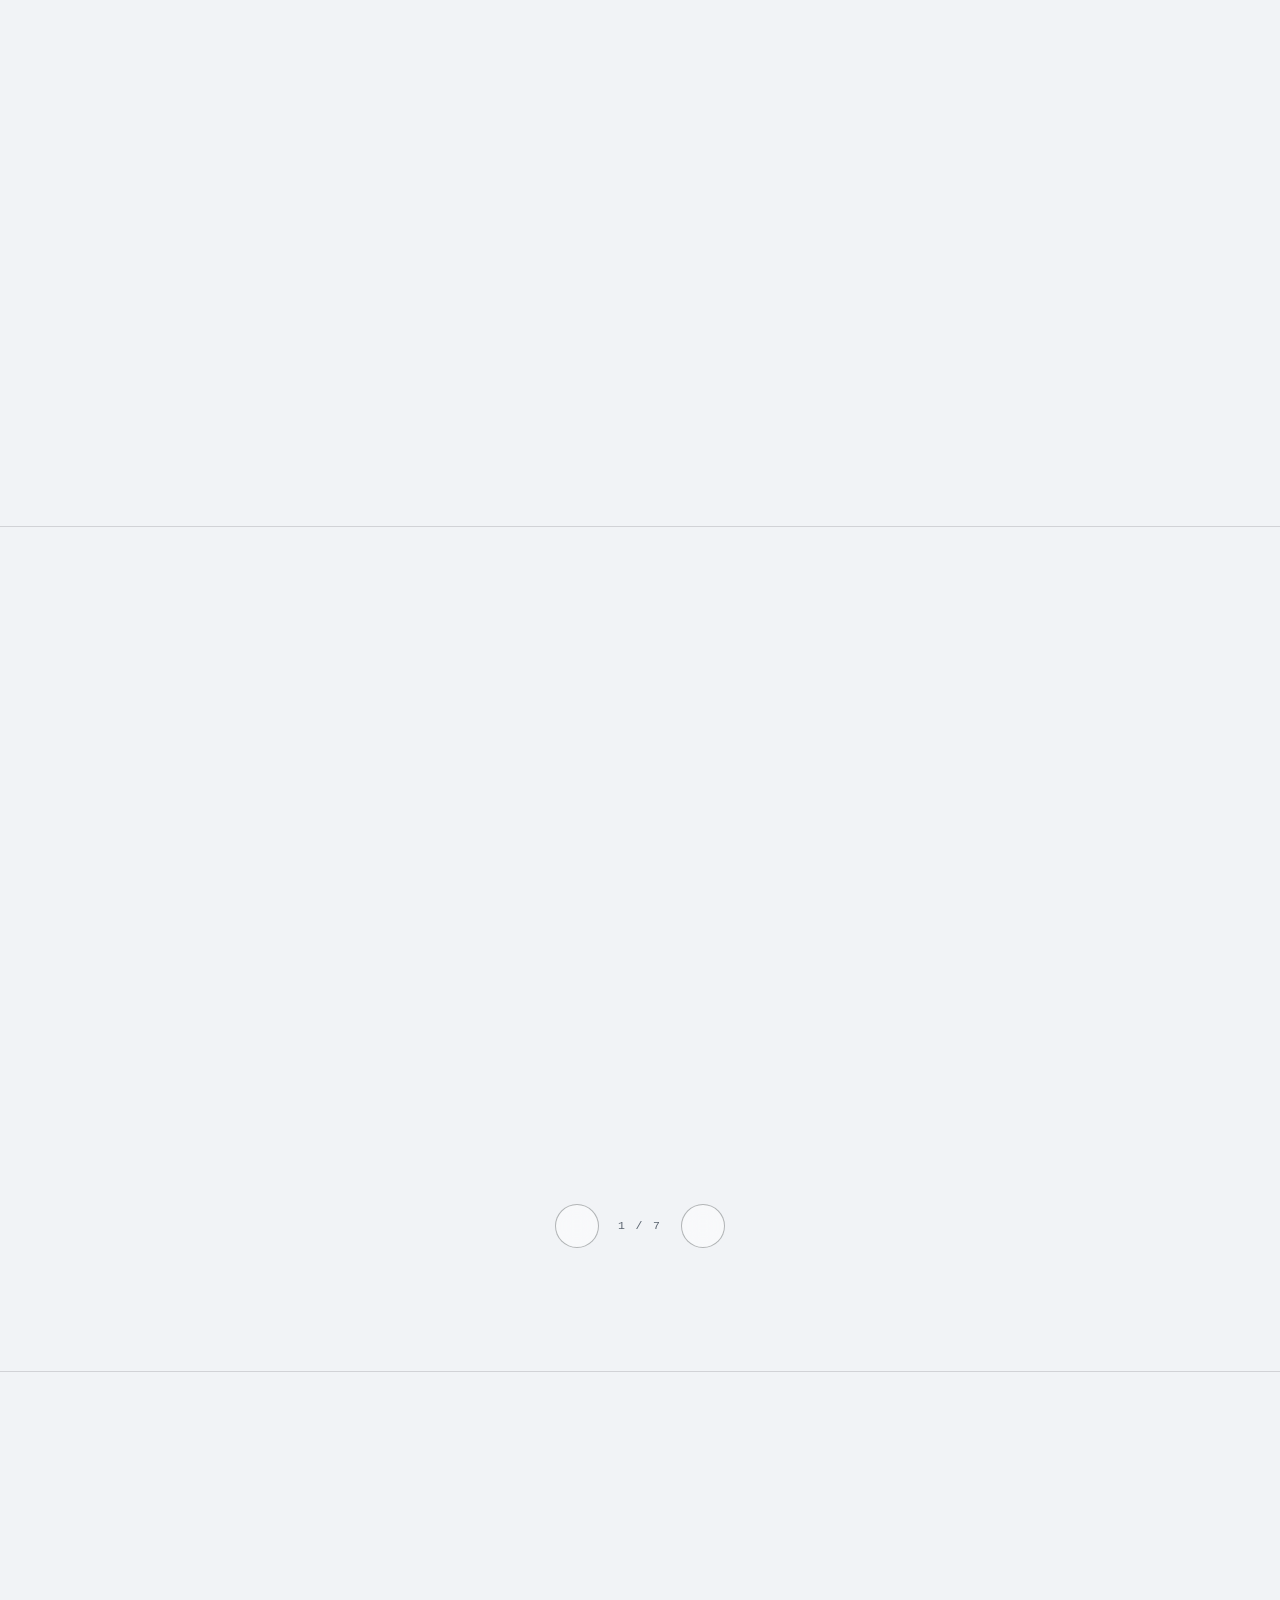
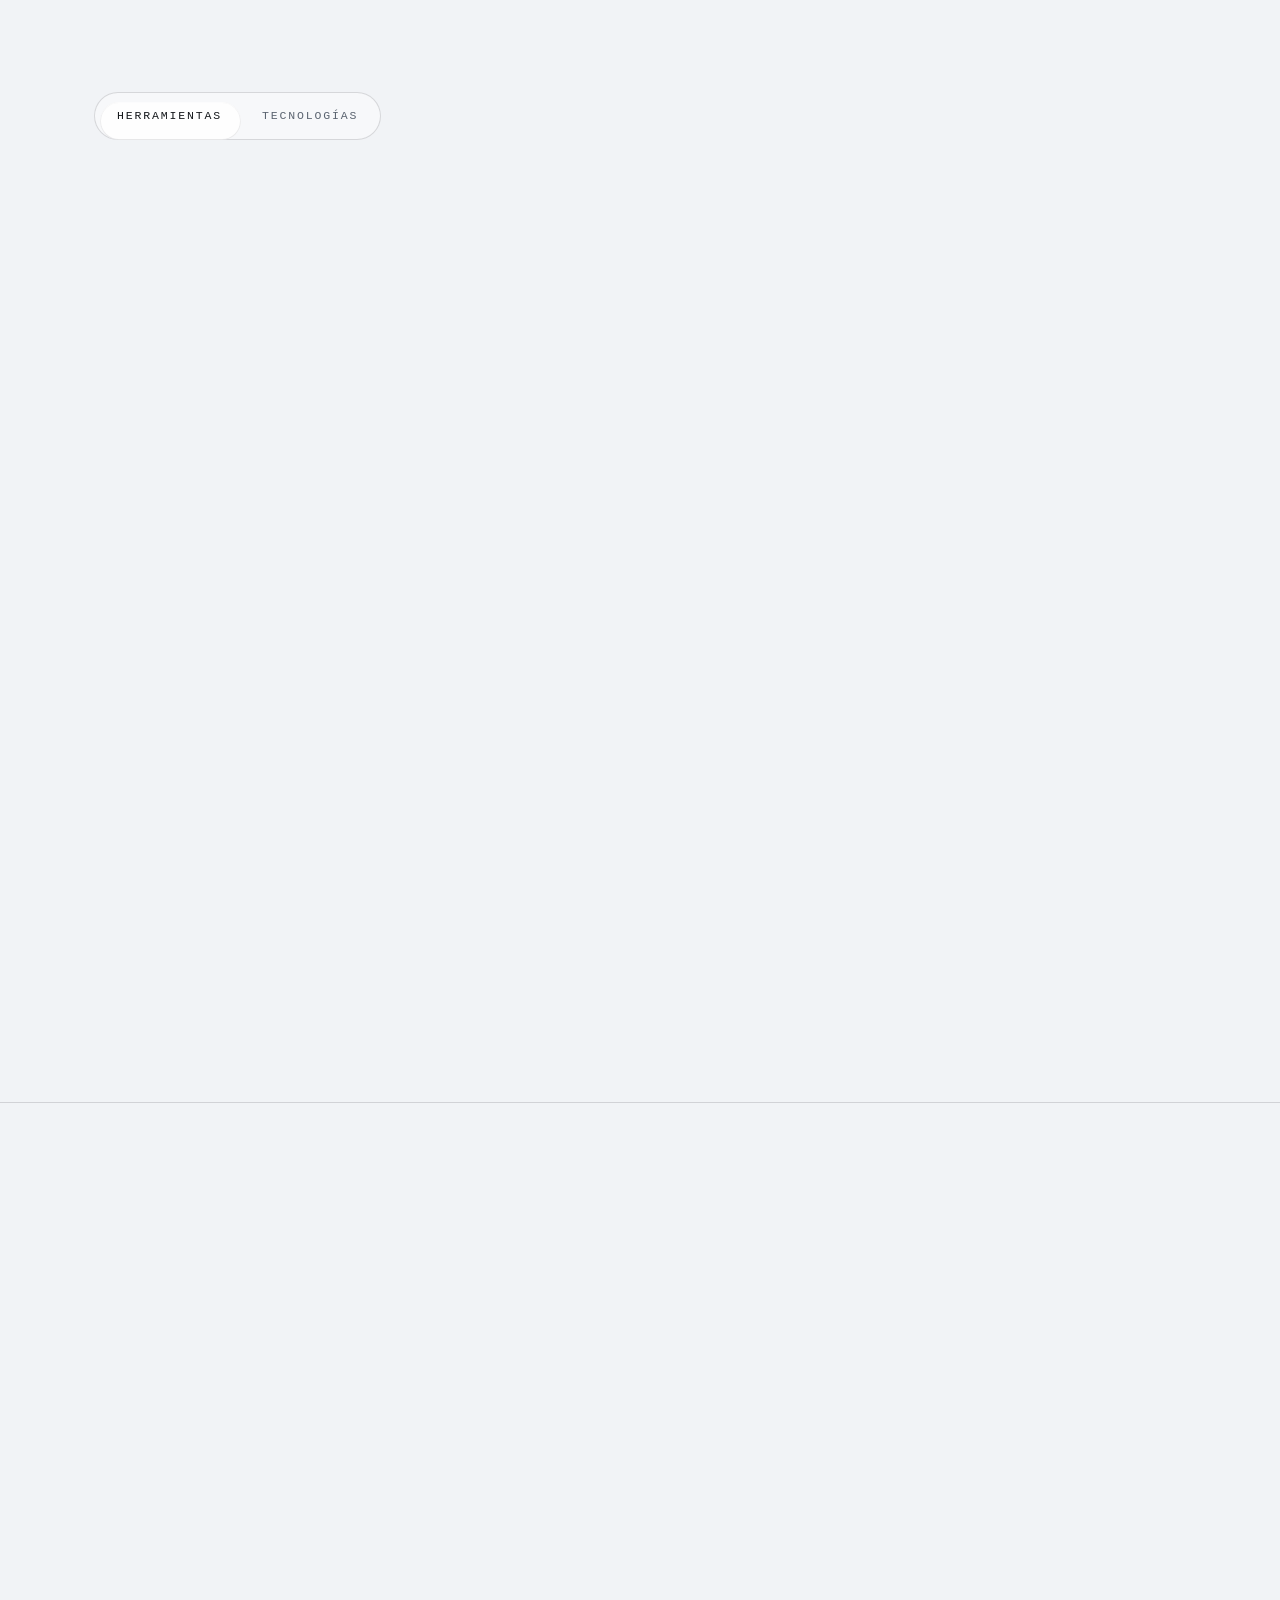
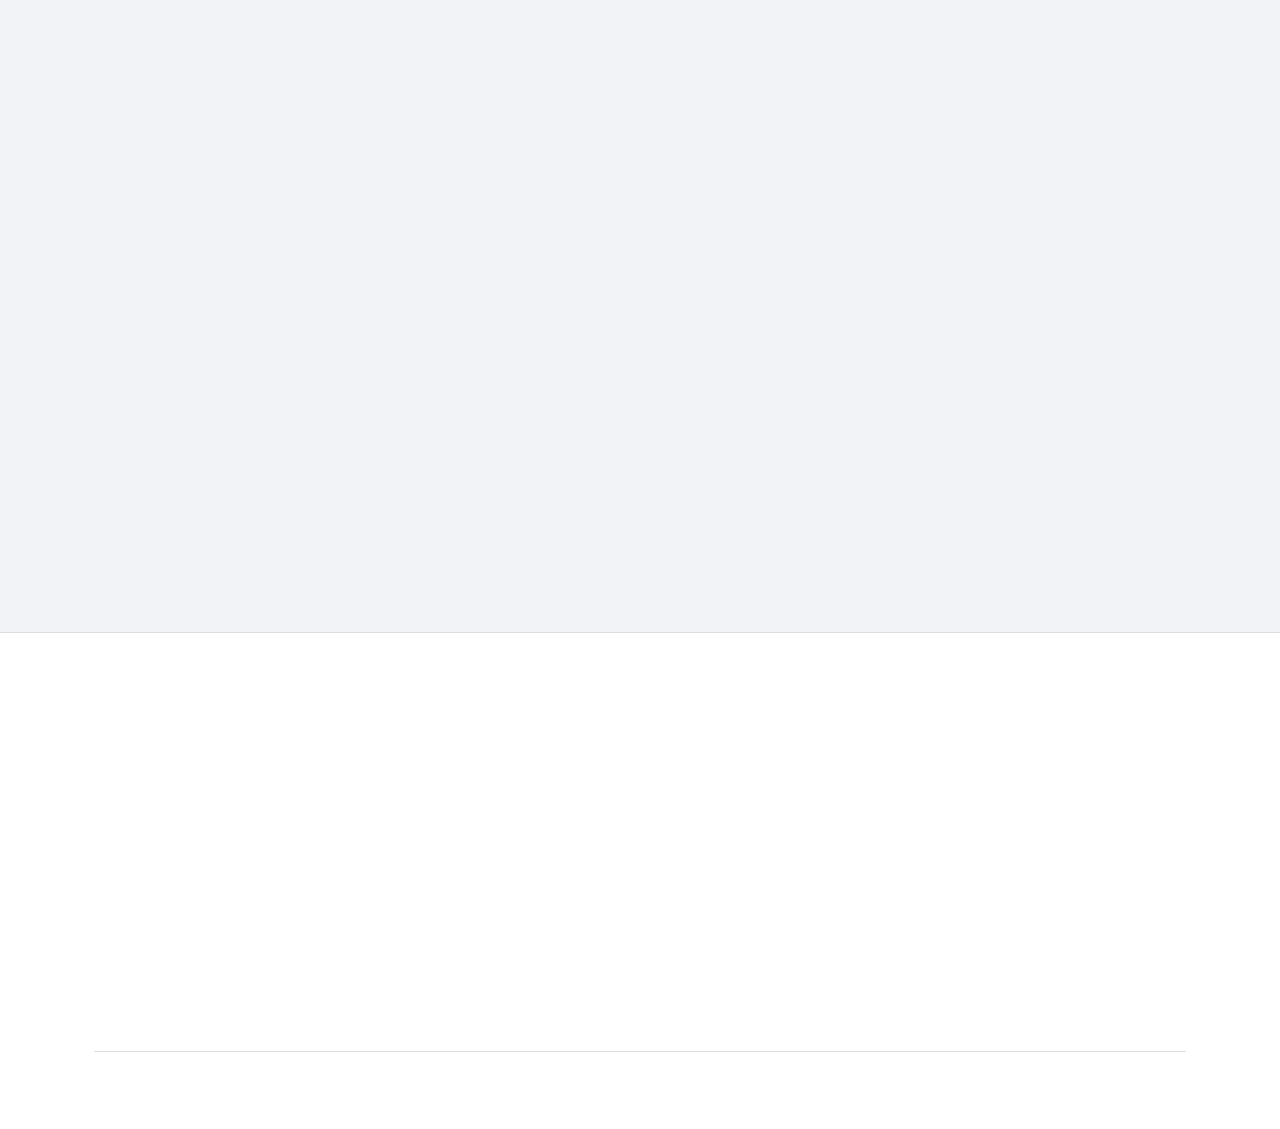
==== commit 693f2532: "Add desktop pointer halo cursor" ====
--- a/index.html
+++ b/index.html
@@ -561,5 +561,6 @@
     <script src="js/project-dialog.js"></script>
     <script src="js/section-titles.js"></script>
     <script src="js/reading-progress.js"></script>
+    <script src="js/cursor.js"></script>
 </body>
 </html>
--- a/css/components.css
+++ b/css/components.css
@@ -323,3 +323,50 @@
         display: none !important;
     }
 }
+
+/* ------------------------ 8. HALO DE CURSOR ----------------------------- */
+/* Acompaña al puntero en escritorio con puntero fino (js/cursor.js). Capa
+   decorativa: no sustituye al cursor ni intercepta clics. El escalado vive
+   en un nodo interno para que la posición pueda seguir al puntero sin
+   transición (y el crecimiento sí la tenga, suave). */
+
+.cursor-halo {
+    position: fixed;
+    top: 0;
+    left: 0;
+    z-index: 2500;
+    width: 24px;
+    height: 24px;
+    margin: -12px 0 0 -12px;
+    opacity: 0;
+    pointer-events: none;
+    transform: translate3d(var(--cx, -100px), var(--cy, -100px), 0);
+    transition: opacity 0.2s var(--ease);
+    will-change: transform;
+}
+
+.cursor-halo.is-on {
+    opacity: 1;
+}
+
+.cursor-halo-dot {
+    display: block;
+    width: 100%;
+    height: 100%;
+    border: 1px solid var(--primary);
+    background: var(--accent-soft);
+    border-radius: 50%;
+    transform: scale(1);
+    transition: transform 0.25s var(--ease), background-color 0.25s var(--ease);
+}
+
+.cursor-halo.is-hot .cursor-halo-dot {
+    transform: scale(2);
+    background: var(--accent-soft);
+}
+
+@media print {
+    .cursor-halo {
+        display: none !important;
+    }
+}
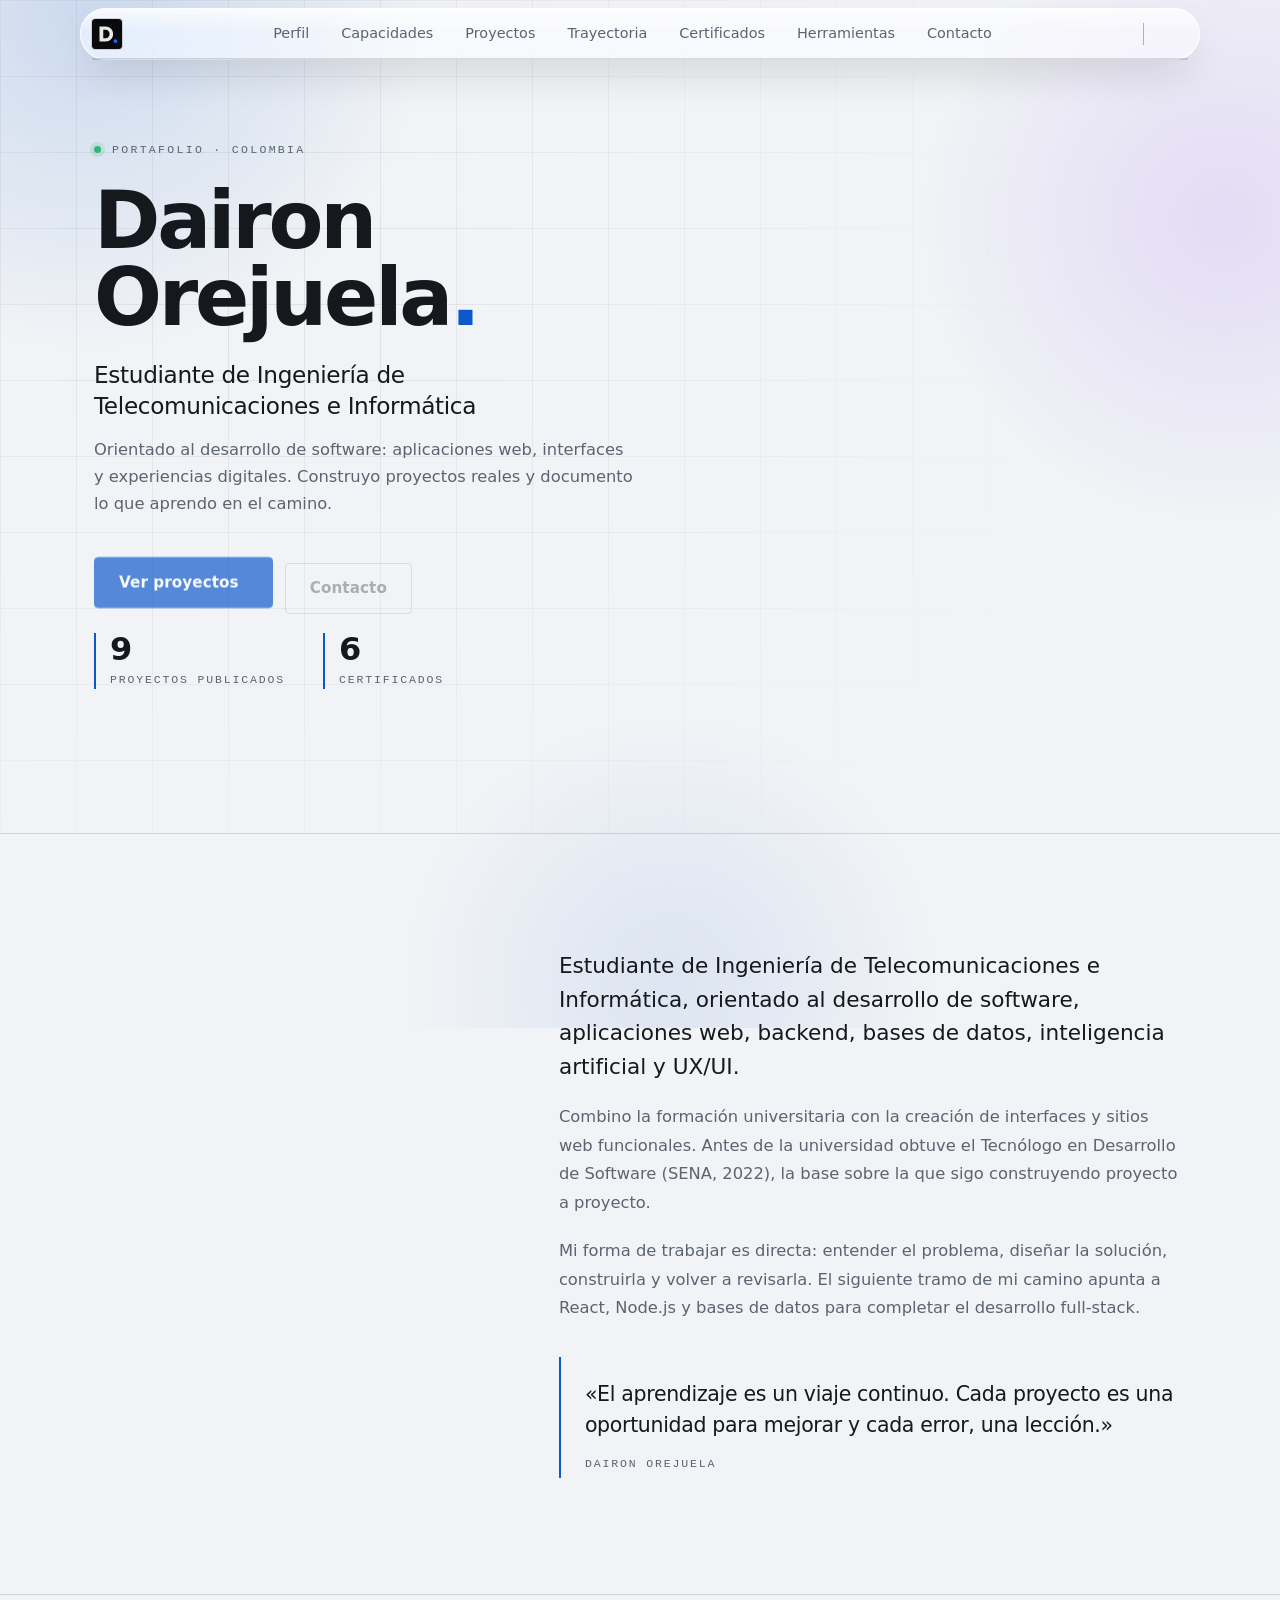
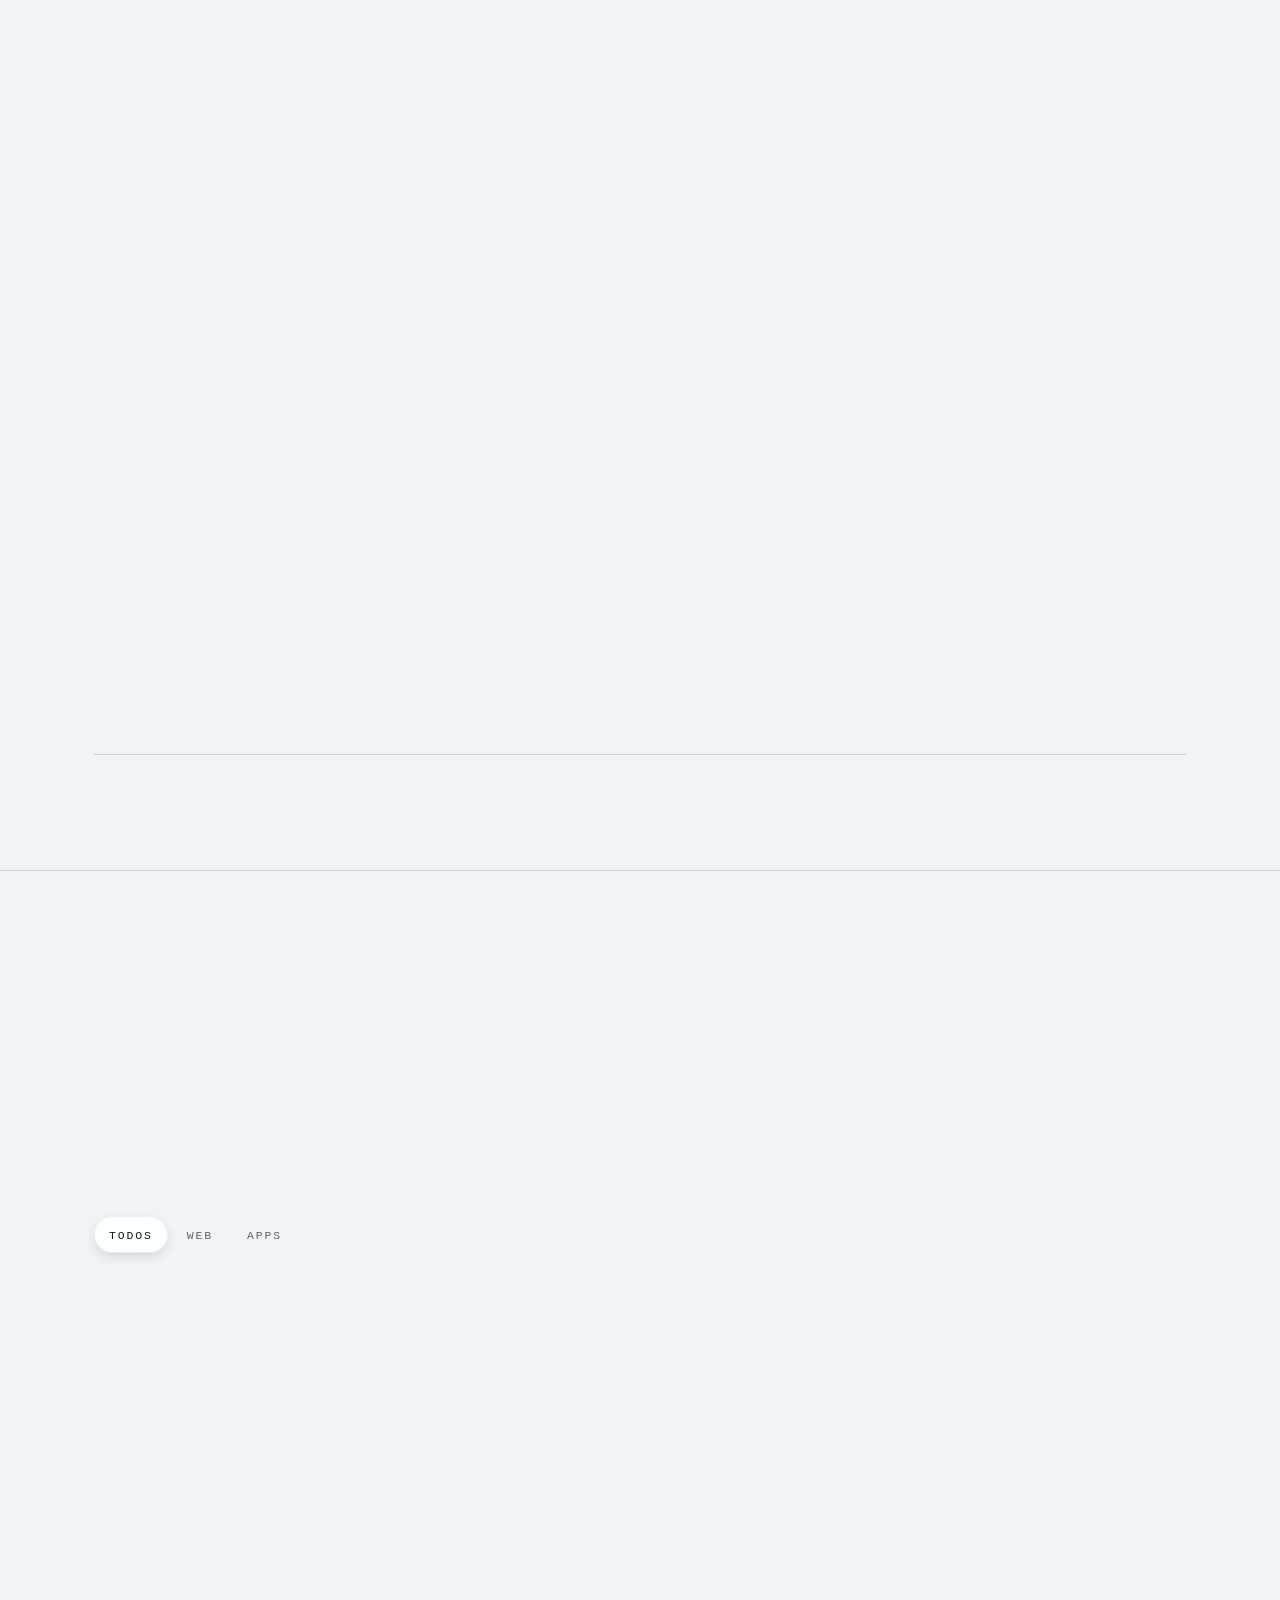
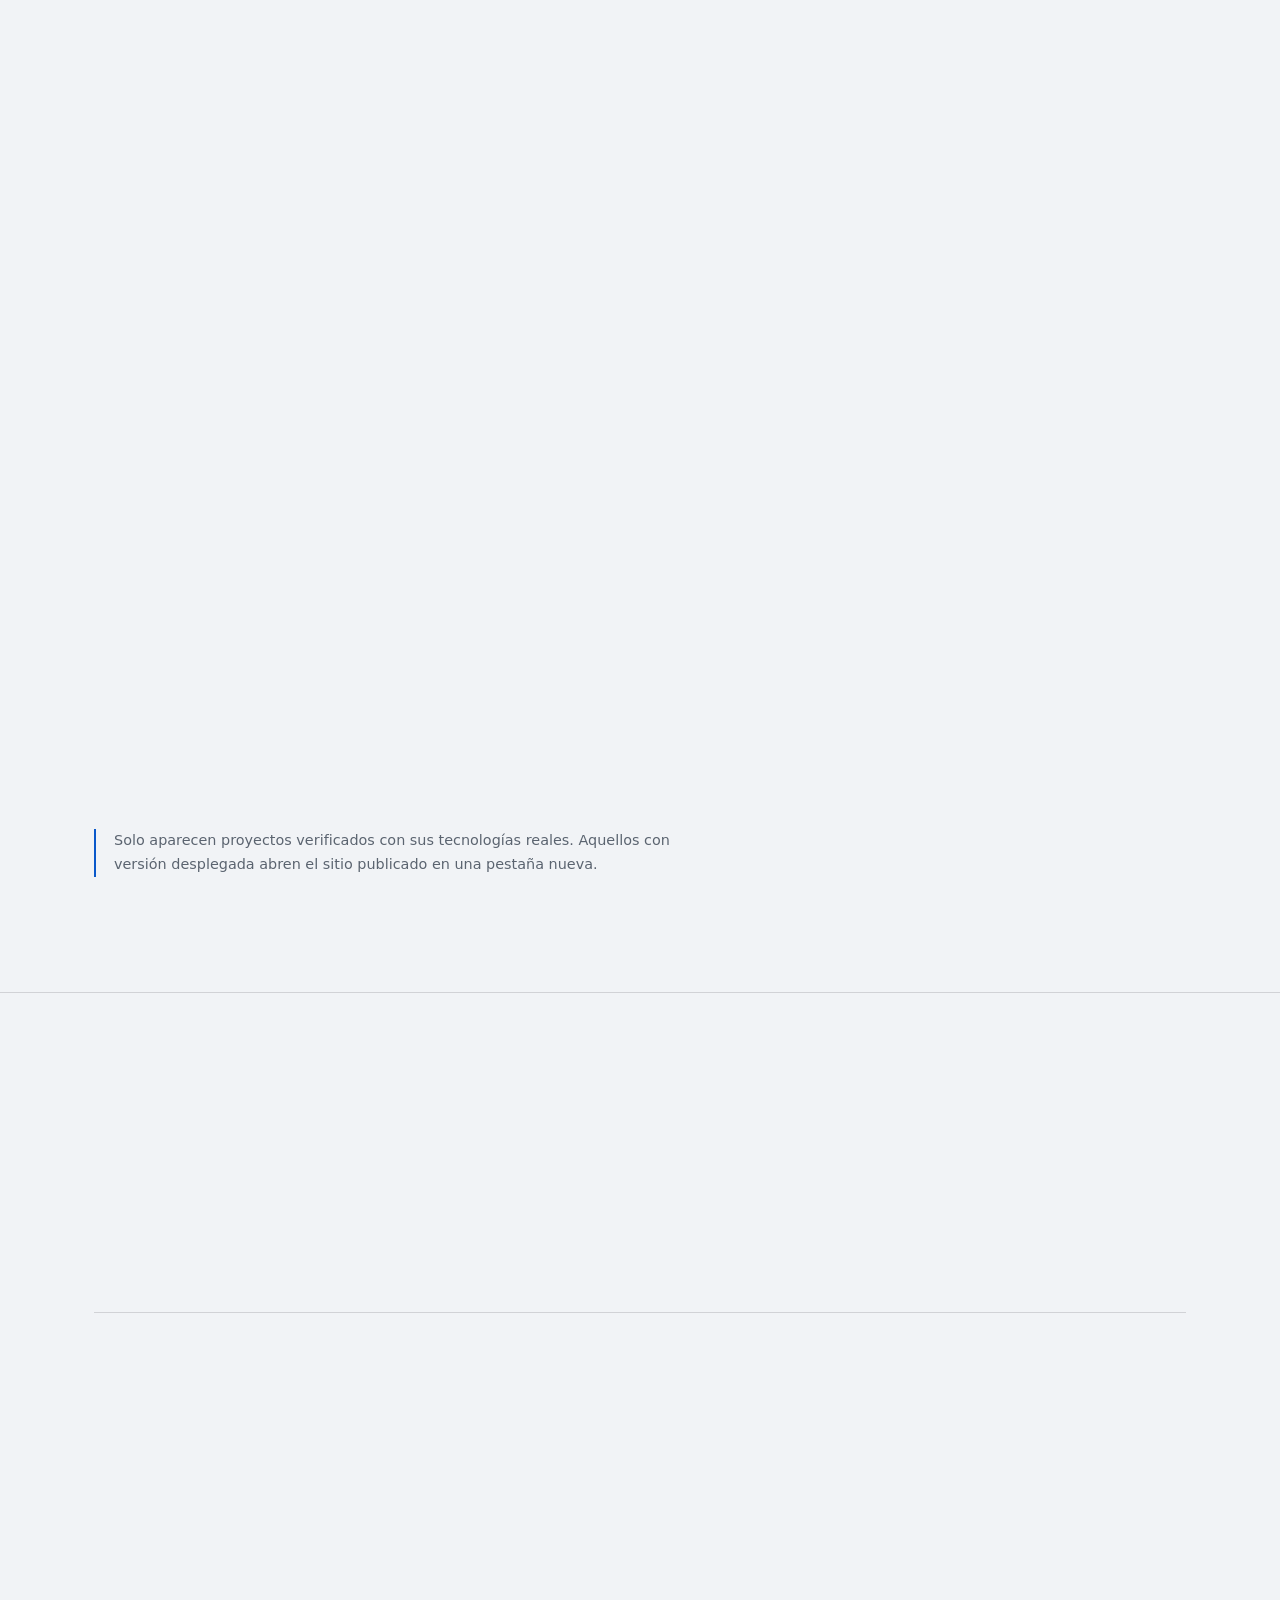
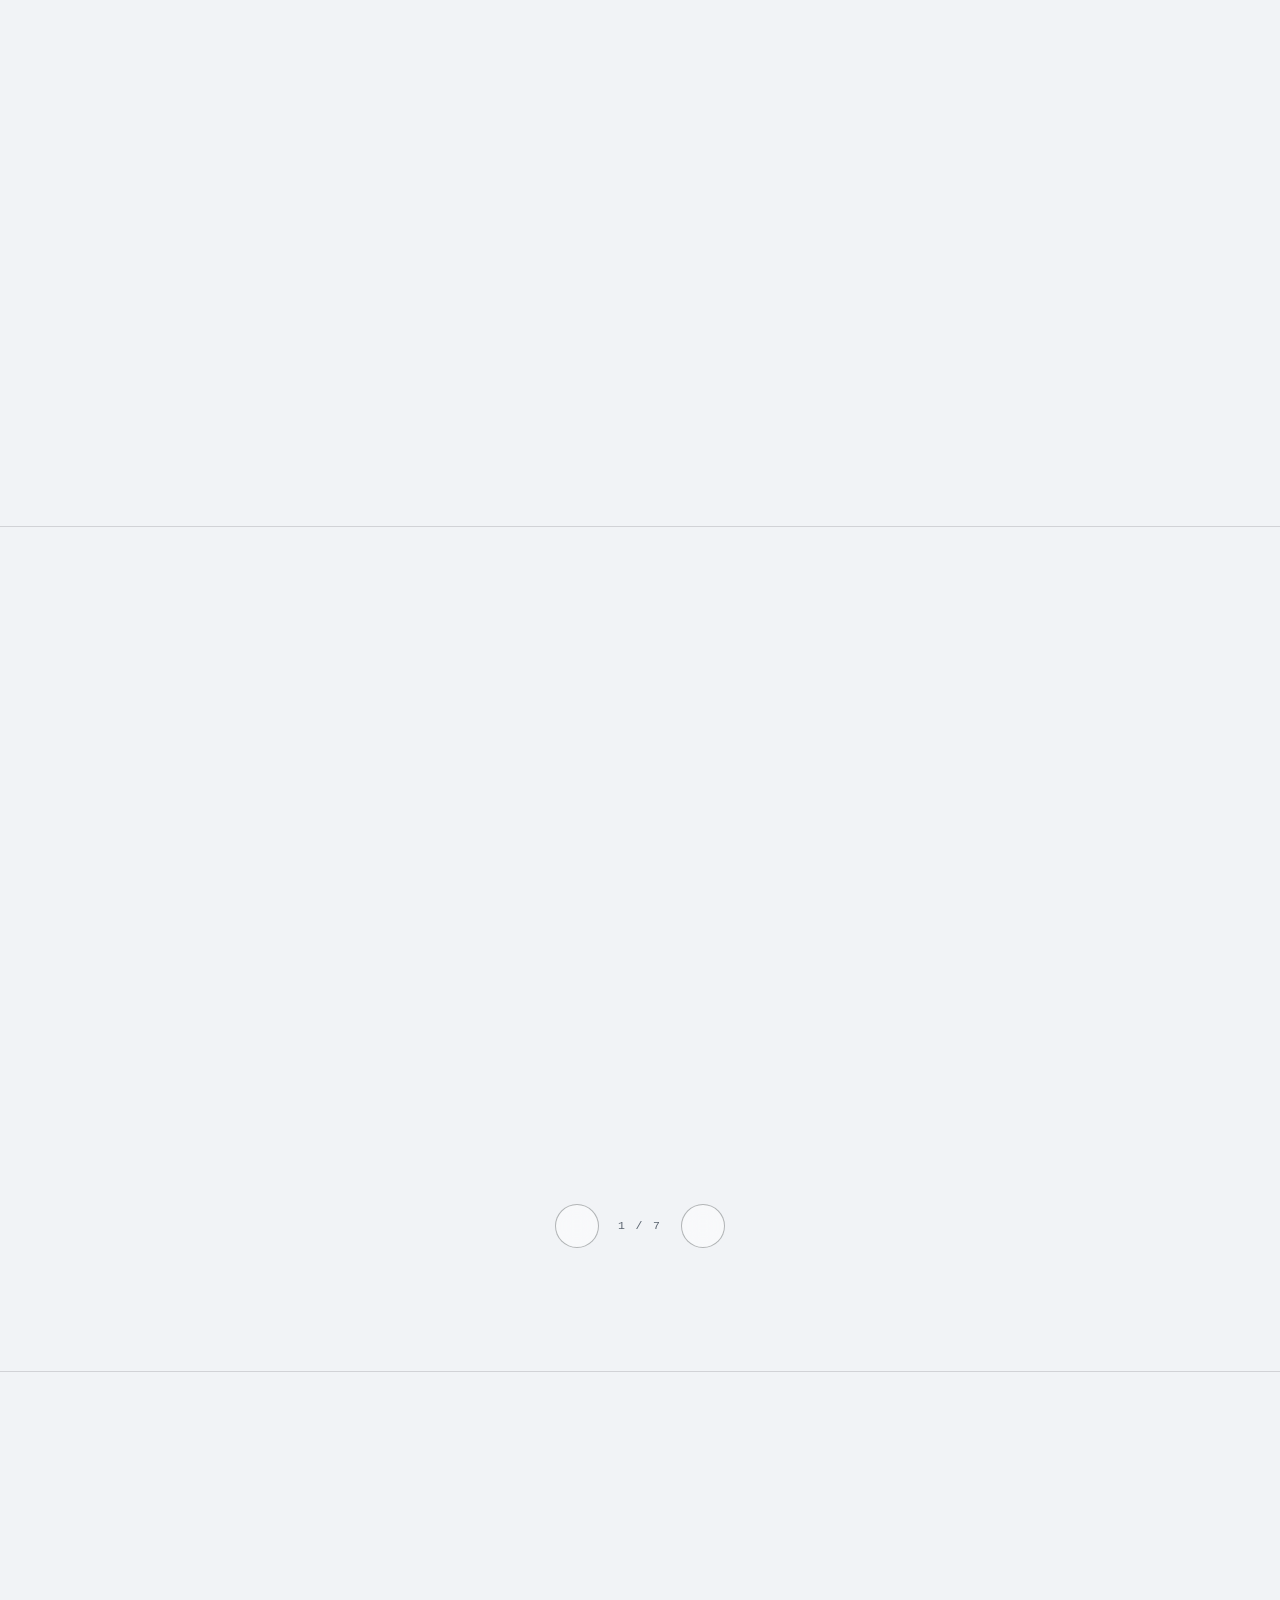
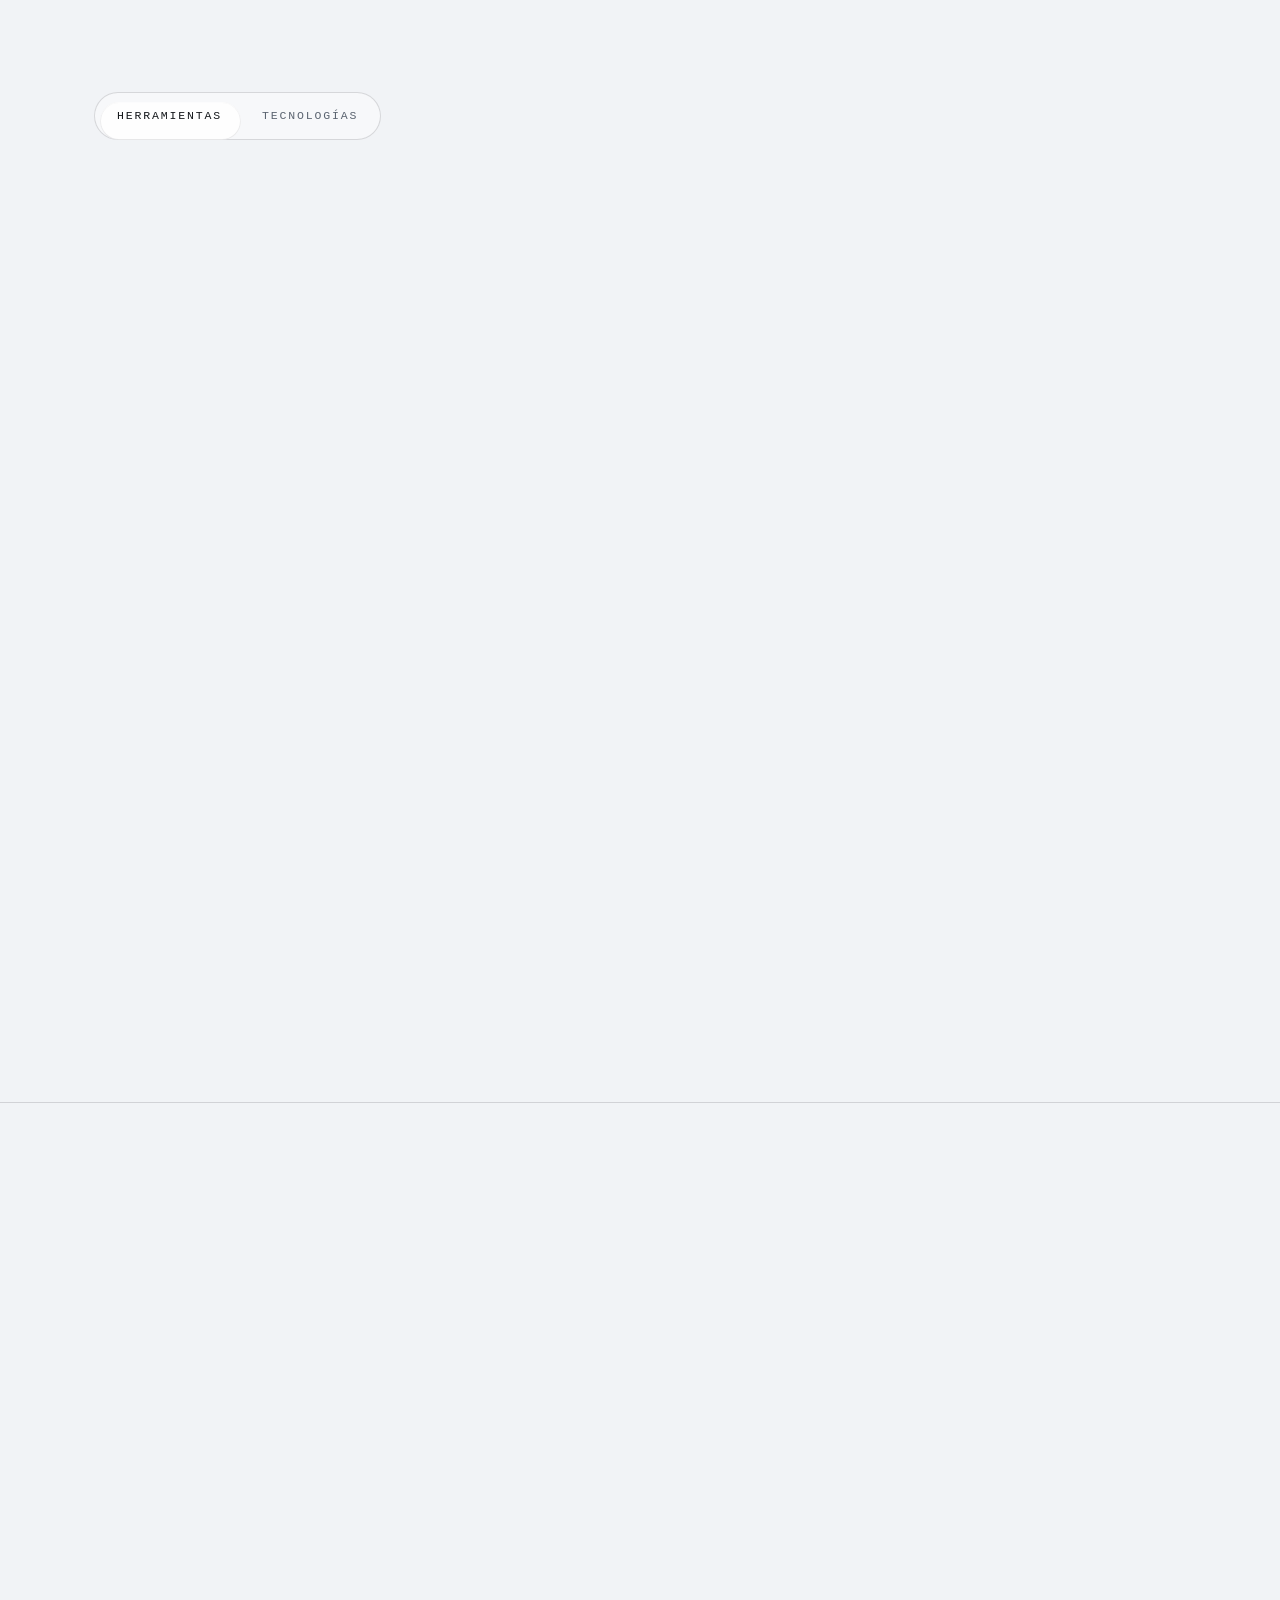
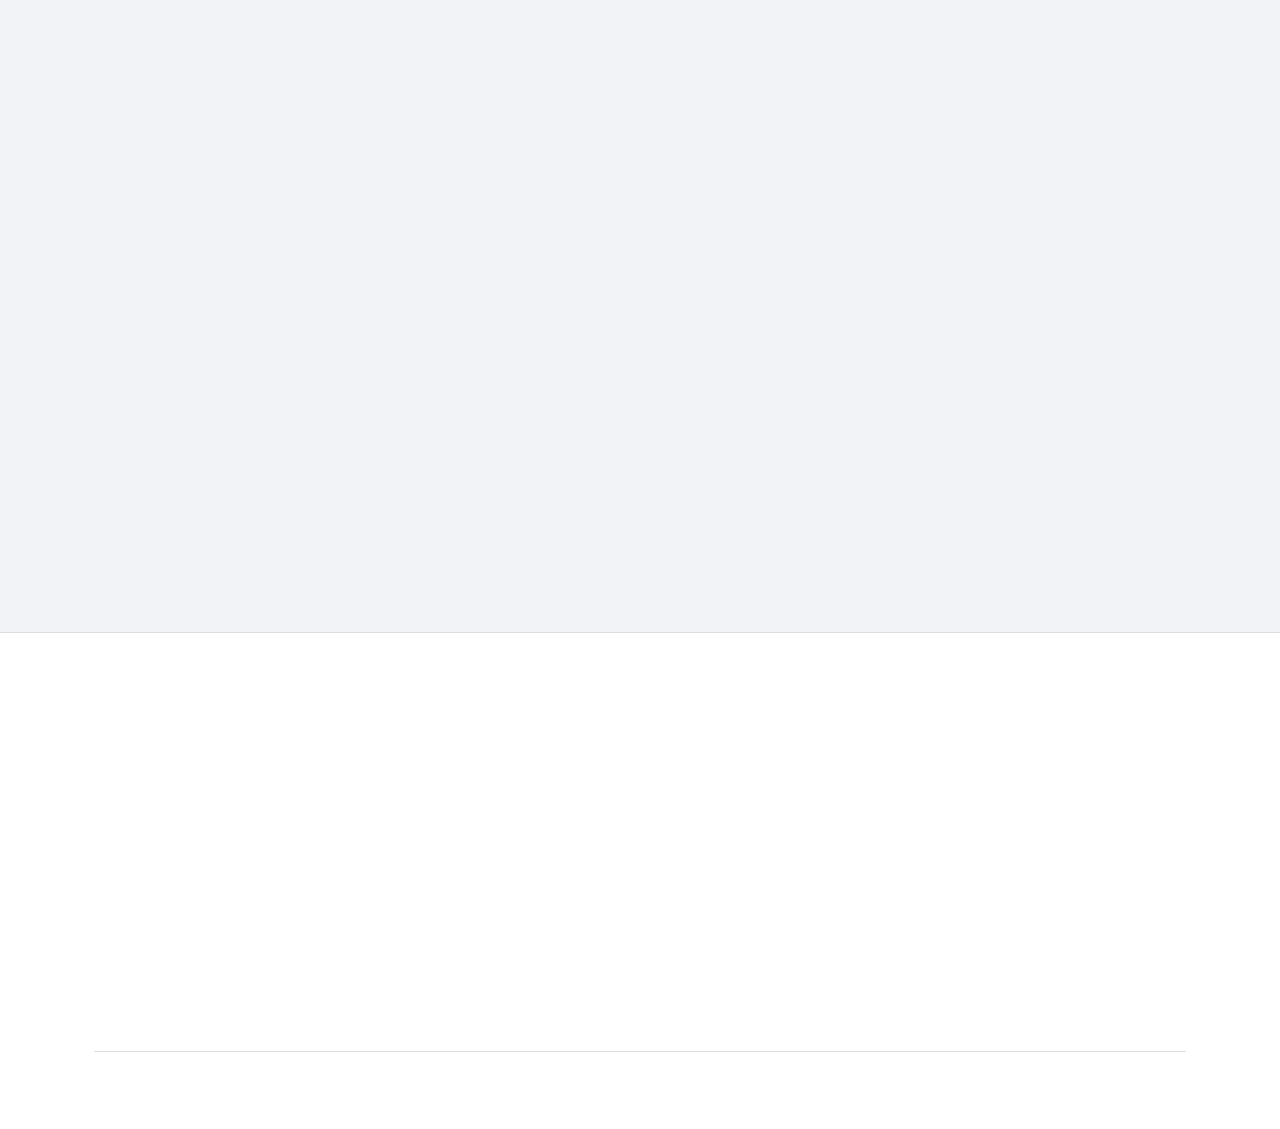
==== commit cd6329aa: "Add Open Graph and Twitter share metadata with cover image" ====
--- a/index.html
+++ b/index.html
@@ -19,6 +19,15 @@
     <meta name="referrer" content="no-referrer">
 
     <!-- SEO -->
+    <!-- ==================================================================
+         URL CANÓNICA Y COMPARTIR
+         Sustituye TODAS las apariciones de
+             https://TU-USUARIO.github.io/portafolio/
+         por la URL real de tu sitio publicado (mismo texto en canonical,
+         og:url, og:image y twitter:image). Mientras esté el placeholder,
+         los rastreadores no podrán resolver la imagen de compartir.
+         ================================================================== -->
+    <link rel="canonical" href="https://TU-USUARIO.github.io/portafolio/">
     <title>Dairon Orejuela — Portafolio de desarrollo web y software</title>
     <meta name="description" content="Portafolio de Dairon Orejuela, estudiante de Ingeniería de Telecomunicaciones e Informática orientado al desarrollo web, UX/UI y software.">
     <meta name="robots" content="index, follow">
@@ -32,11 +41,19 @@
     <meta property="og:site_name" content="Dairon Orejuela">
     <meta property="og:title" content="Dairon Orejuela — Portafolio de desarrollo web y software">
     <meta property="og:description" content="Estudiante de Ingeniería de Telecomunicaciones e Informática orientado al desarrollo web, UX/UI y software. Proyectos, capacidades y contacto.">
+    <meta property="og:url" content="https://TU-USUARIO.github.io/portafolio/">
+    <meta property="og:image" content="https://TU-USUARIO.github.io/portafolio/assets/og-cover.png">
+    <meta property="og:image:width" content="1200">
+    <meta property="og:image:height" content="630">
+    <meta property="og:image:type" content="image/png">
+    <meta property="og:image:alt" content="Dairon Orejuela — Portafolio de desarrollo web y software">
 
     <!-- Twitter -->
-    <meta name="twitter:card" content="summary">
+    <meta name="twitter:card" content="summary_large_image">
     <meta name="twitter:title" content="Dairon Orejuela — Portafolio de desarrollo web y software">
     <meta name="twitter:description" content="Estudiante de Ingeniería de Telecomunicaciones e Informática orientado al desarrollo web, UX/UI y software.">
+    <meta name="twitter:image" content="https://TU-USUARIO.github.io/portafolio/assets/og-cover.png">
+    <meta name="twitter:image:alt" content="Dairon Orejuela — Portafolio de desarrollo web y software">
 
     <!-- Iconos -->
     <link rel="icon" type="image/svg+xml" href="assets/favicon.svg">
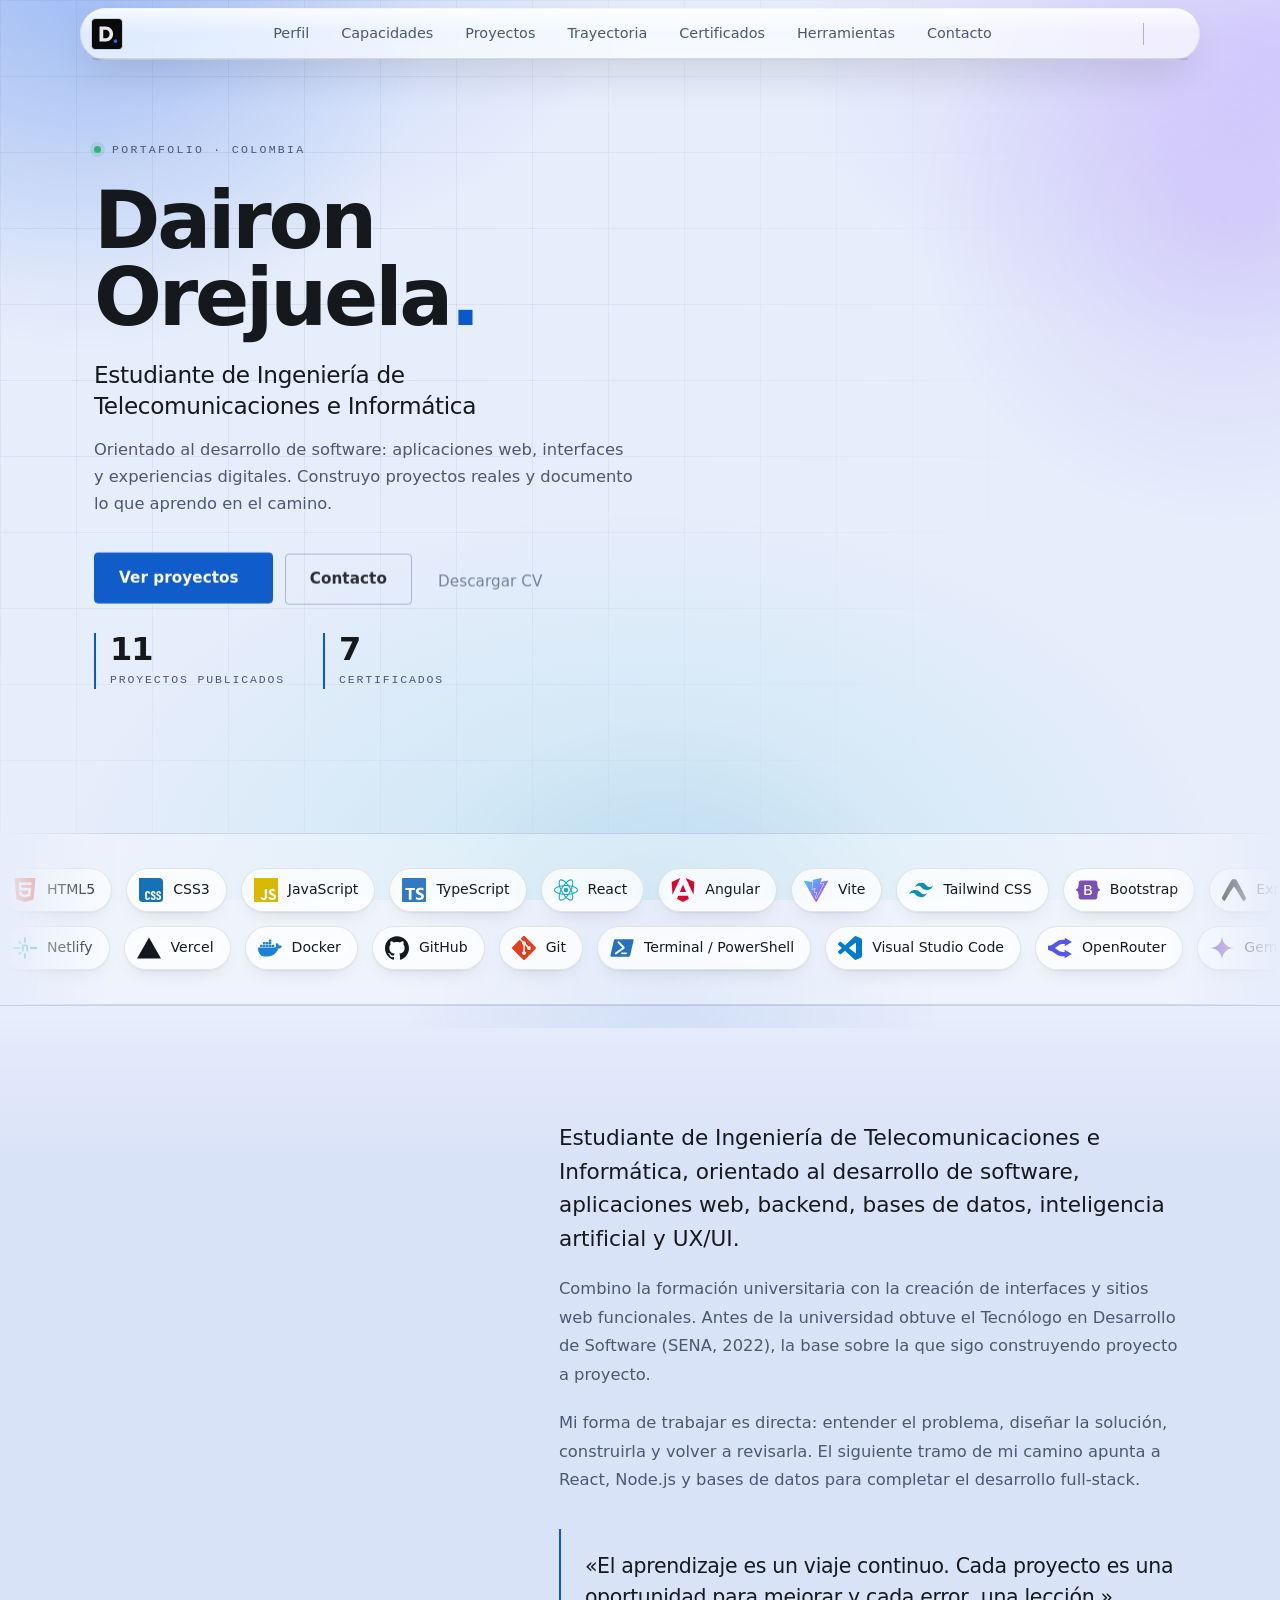
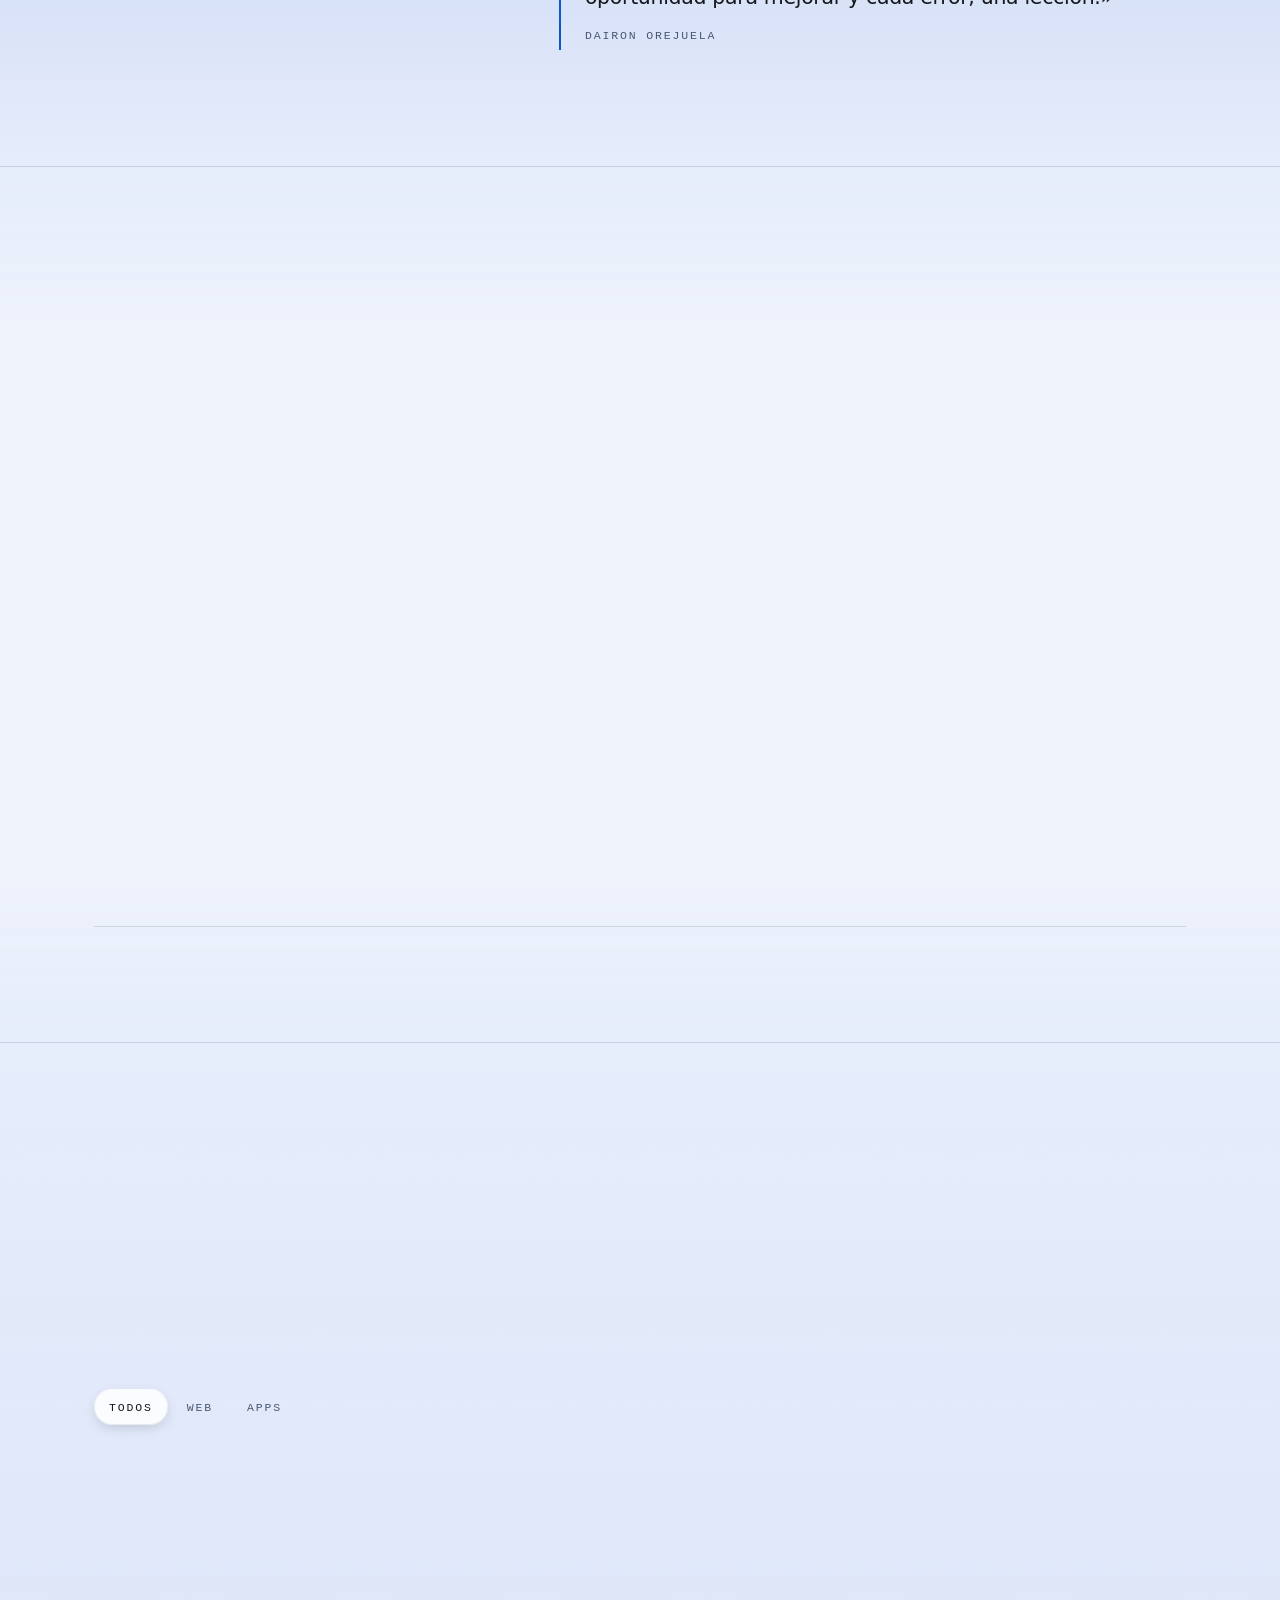
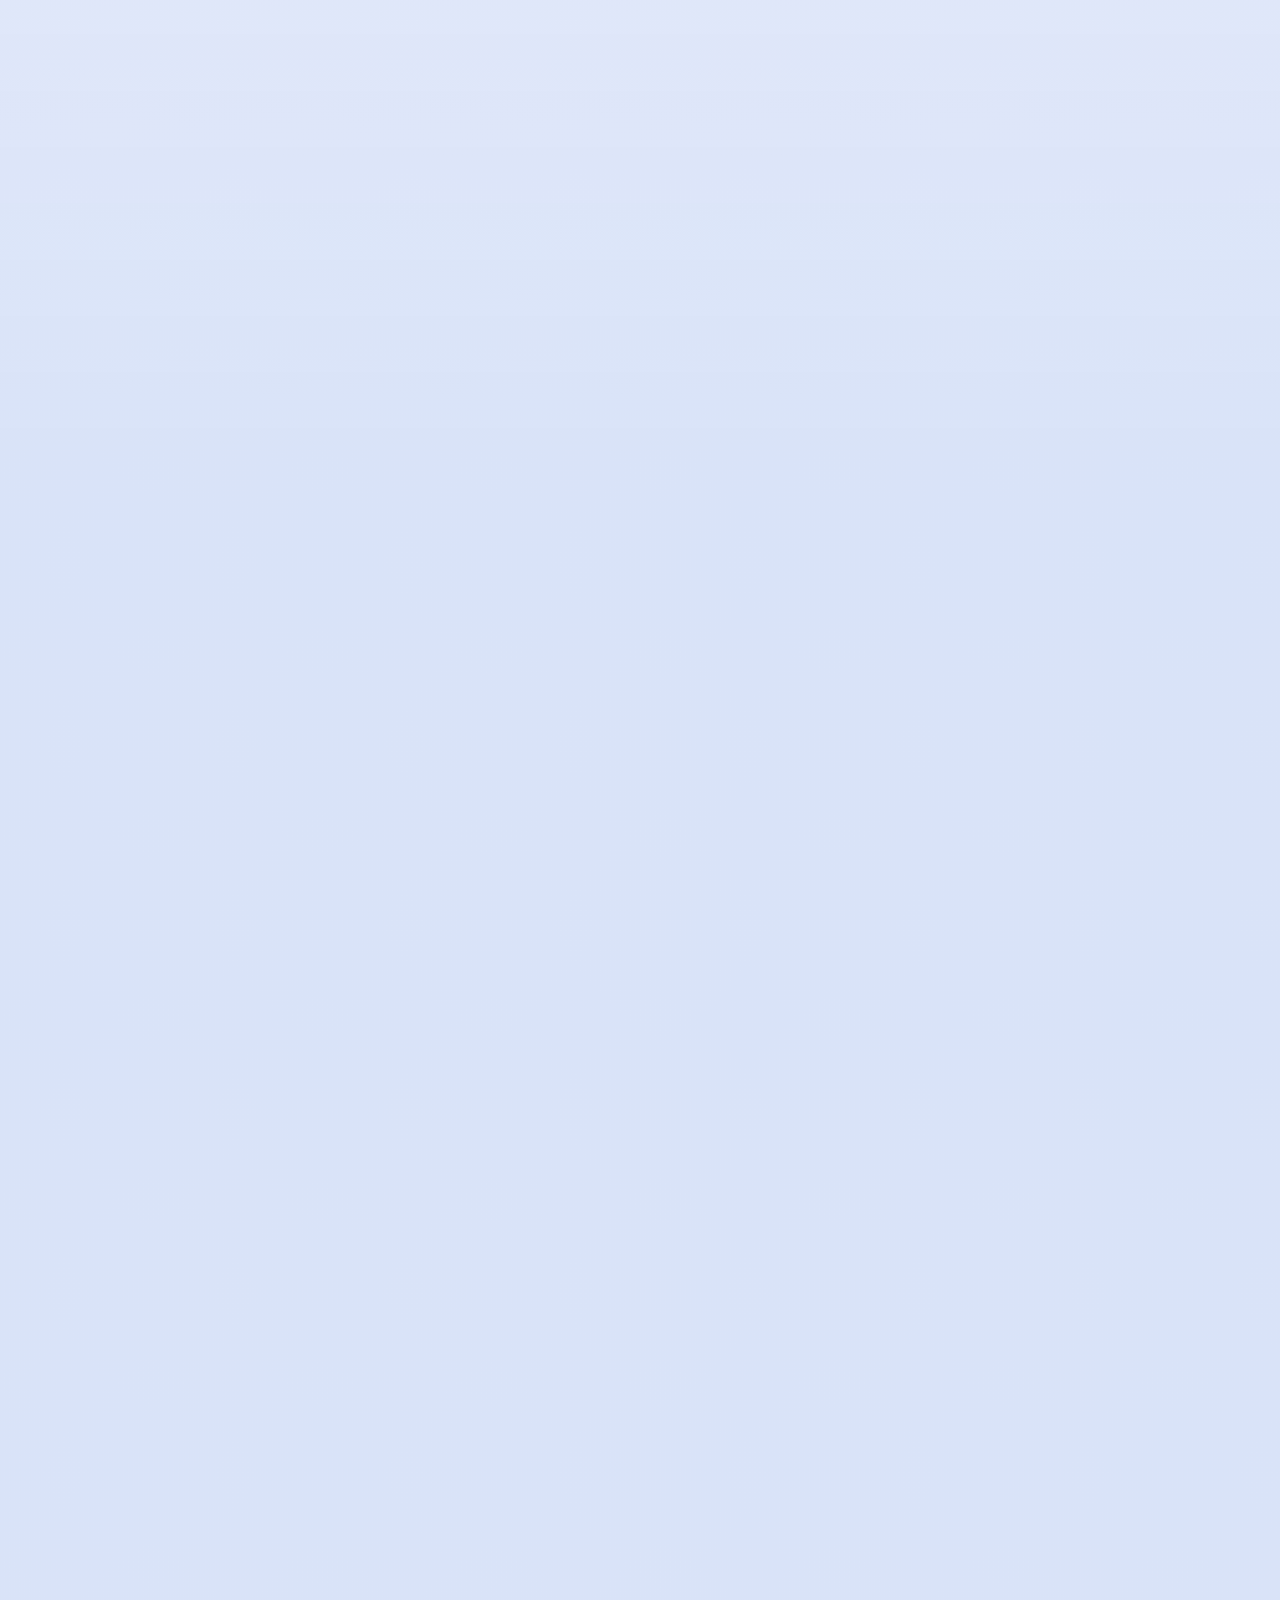
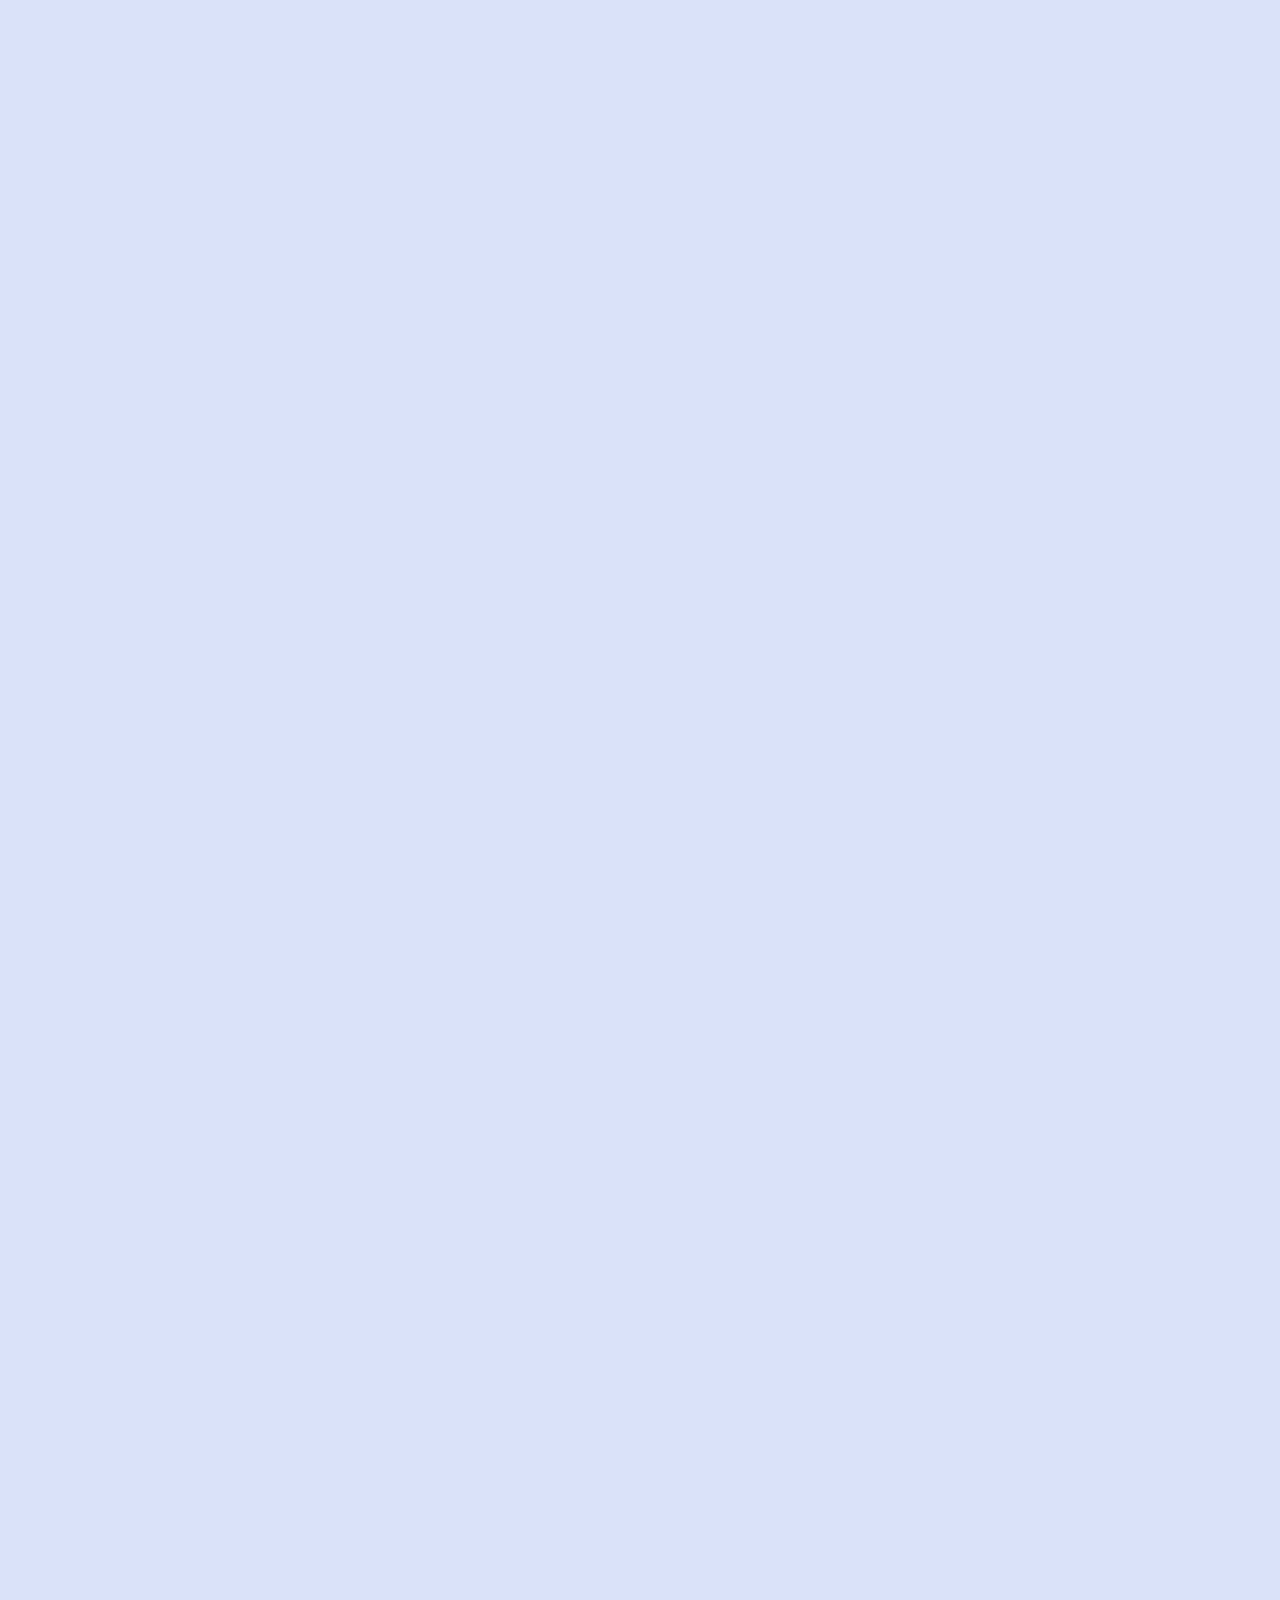
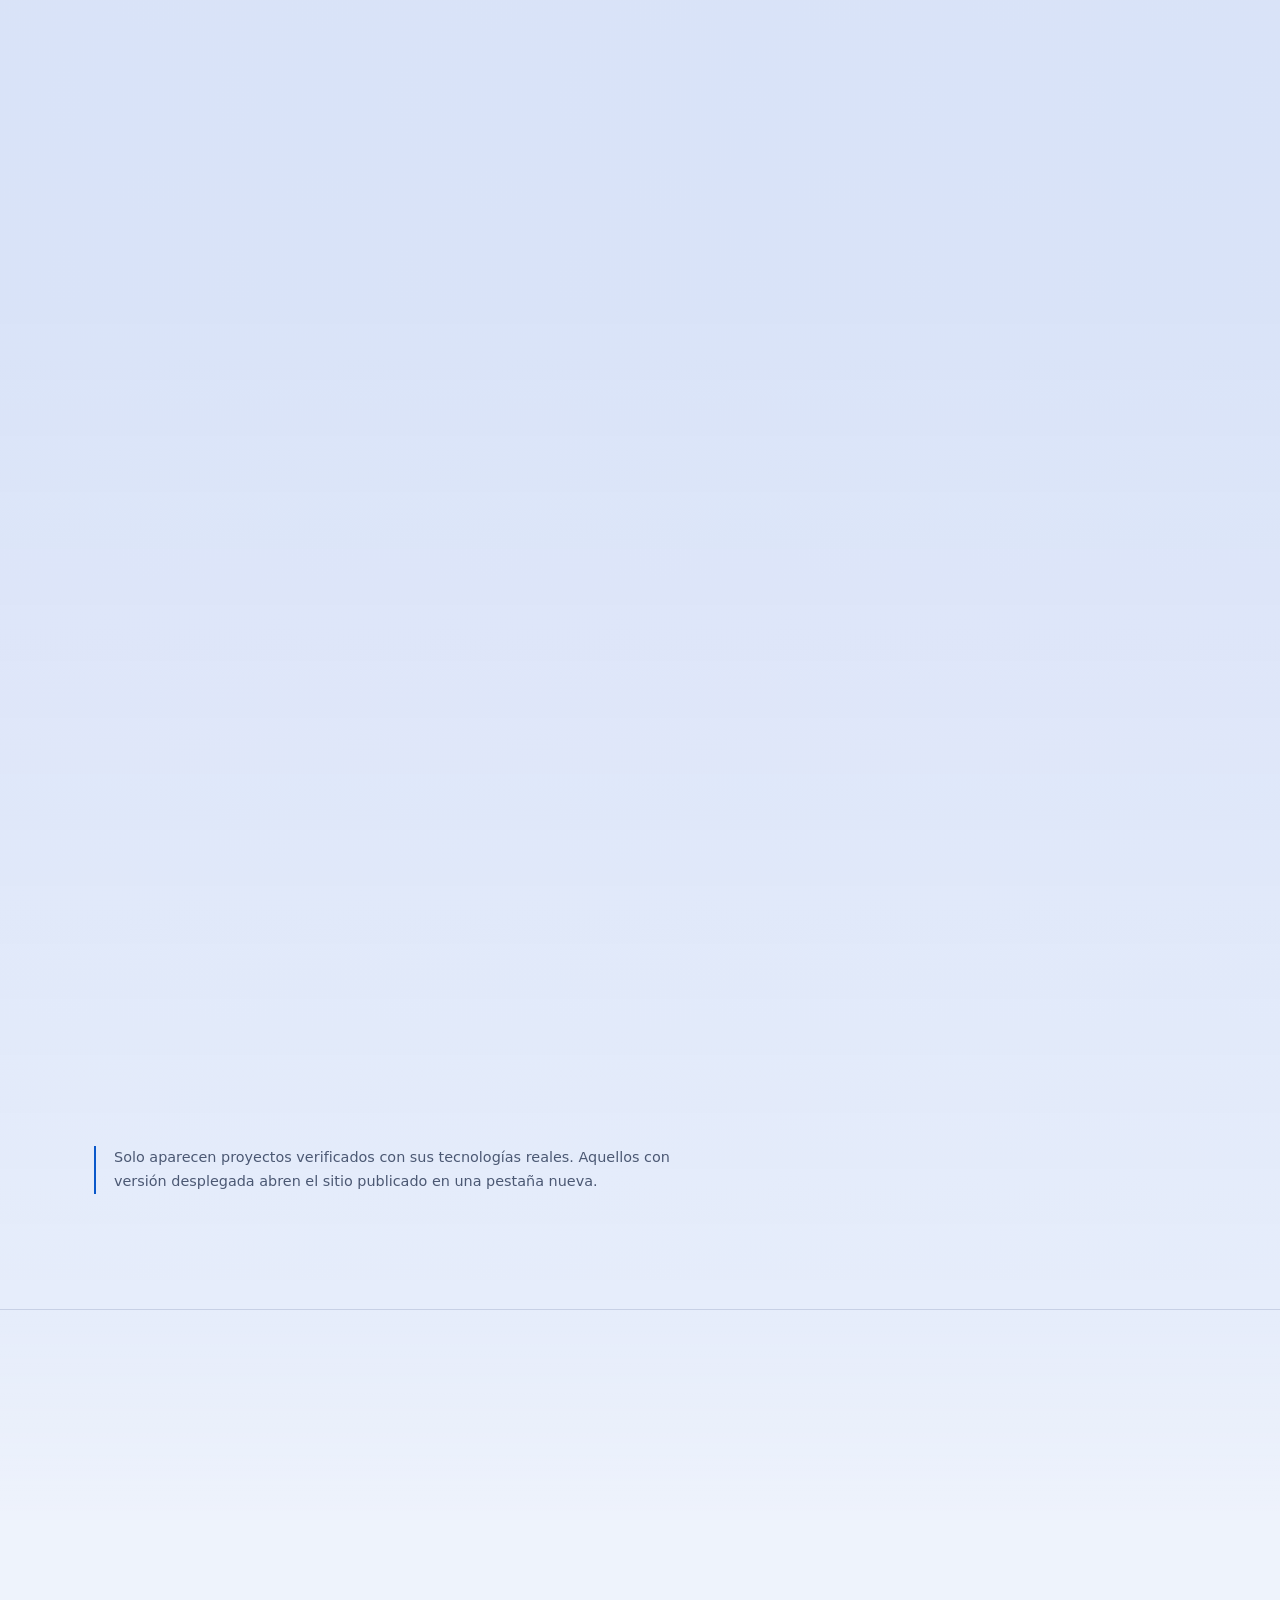
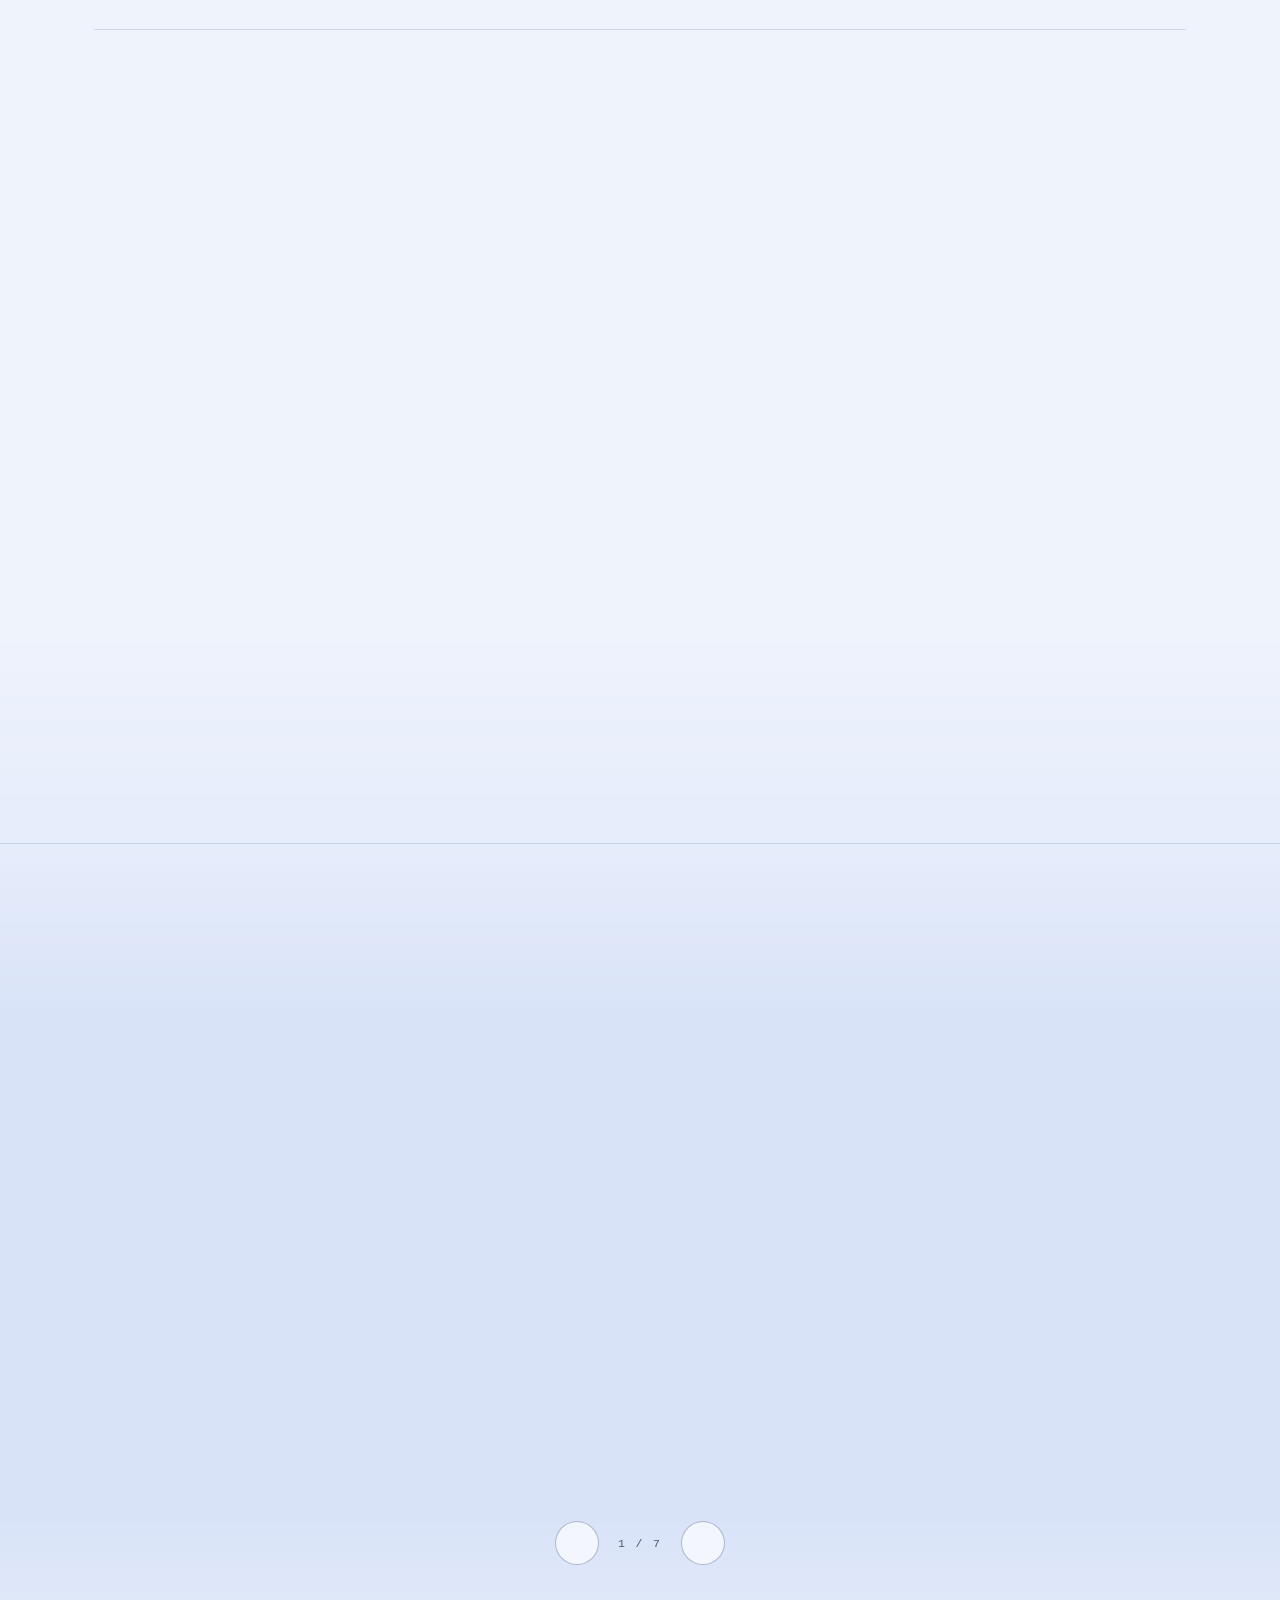
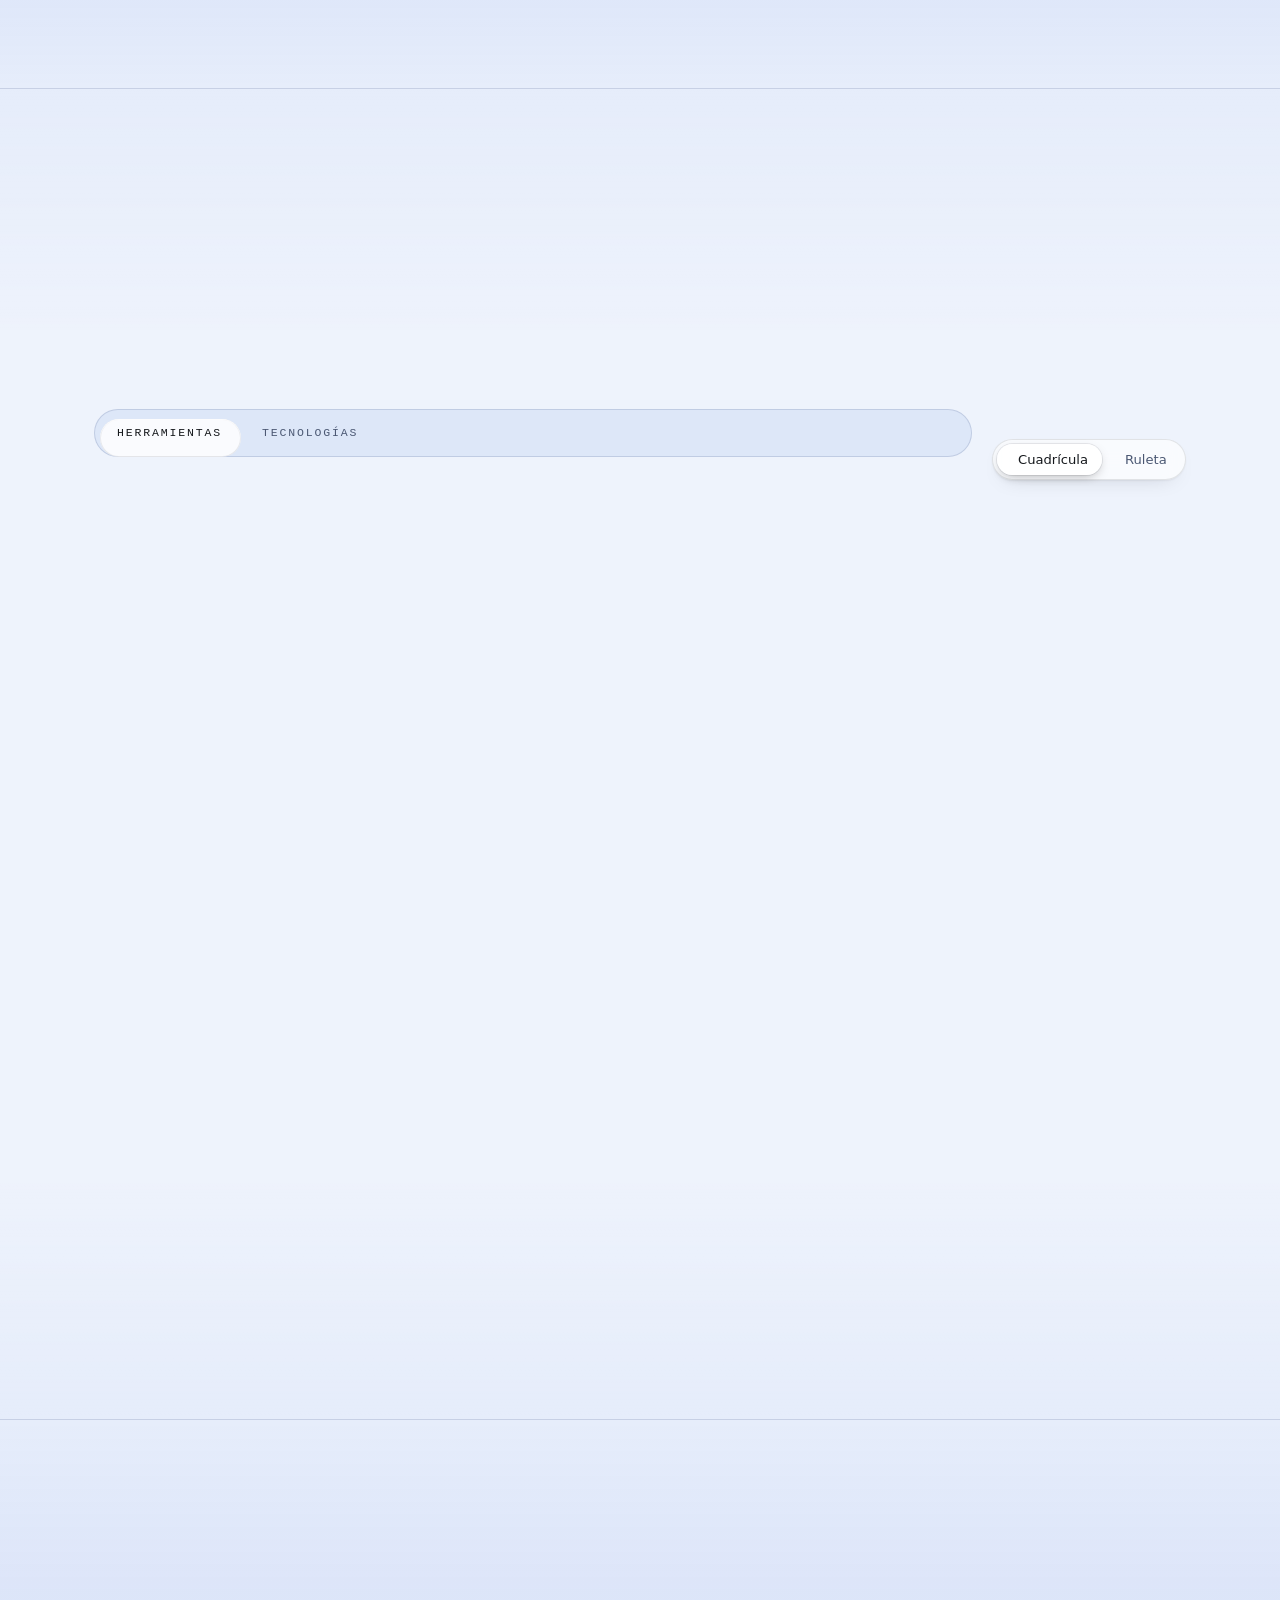
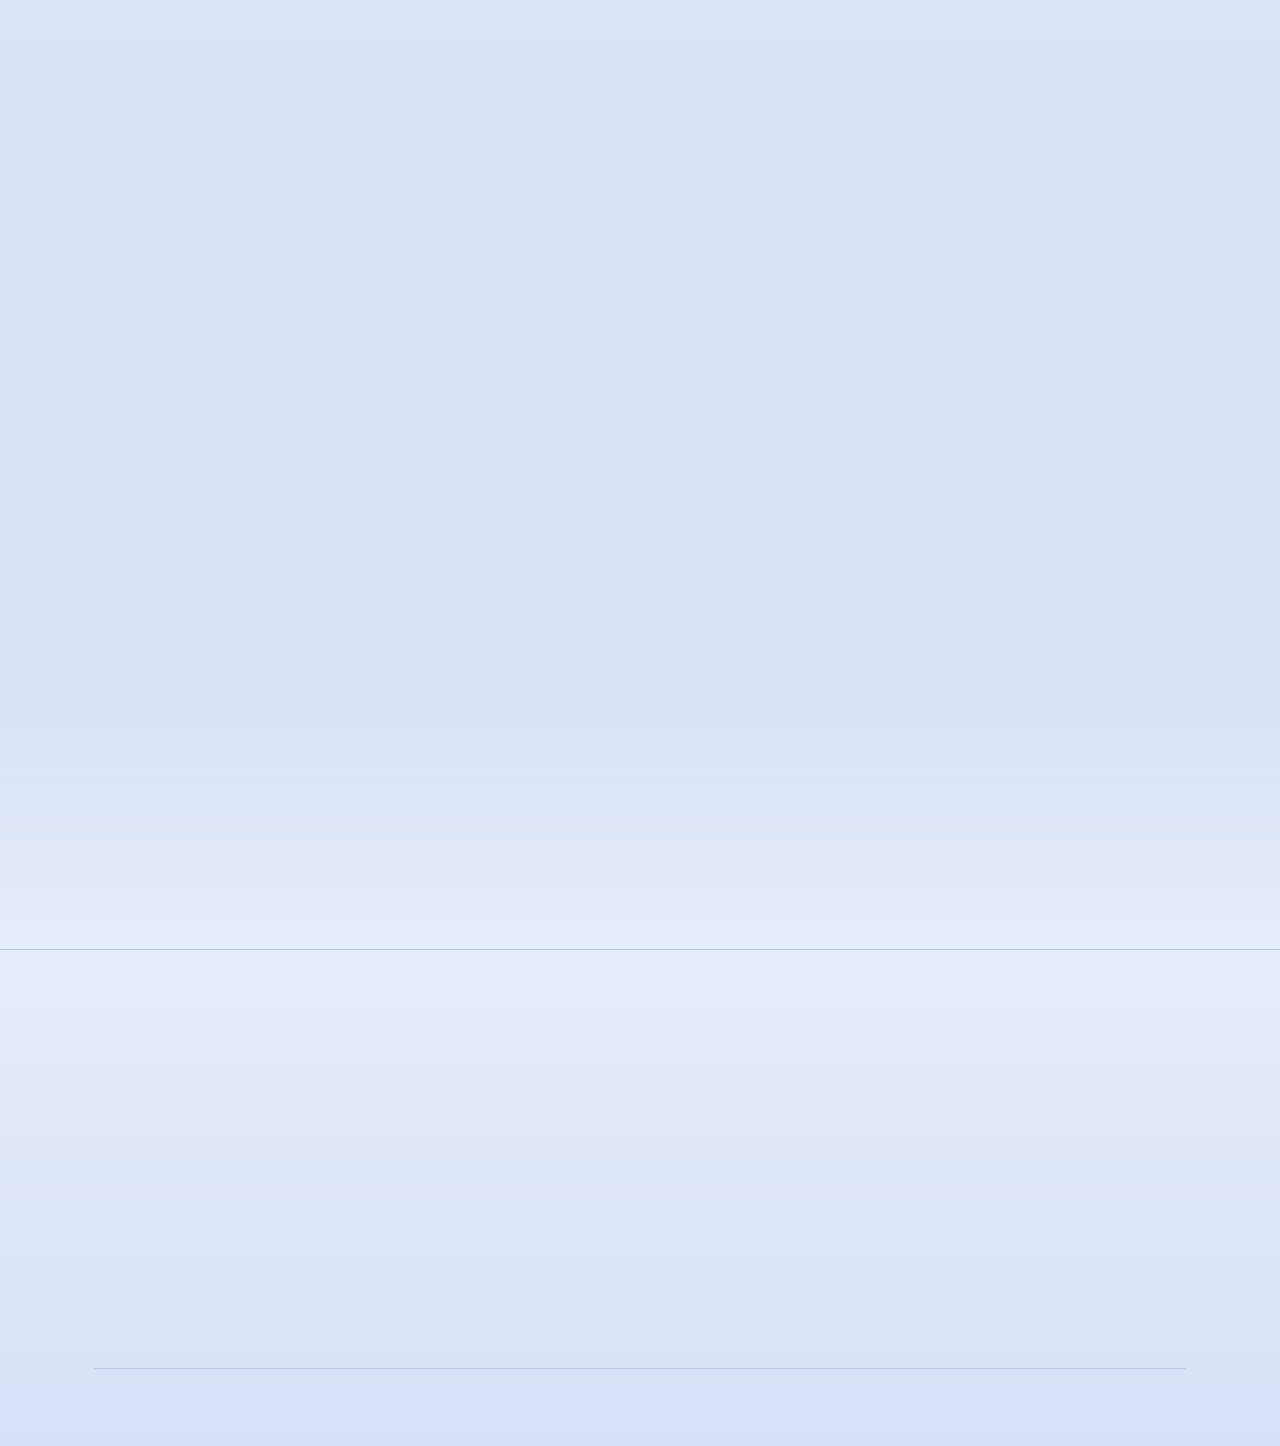
==== commit a6c4290c: "feat: marquesina de tecnologías, ruleta 3D, iconos con colores de marca, tema claro con color y CV d" ====
--- a/index.html
+++ b/index.html
@@ -33,7 +33,7 @@
     <meta name="robots" content="index, follow">
     <meta name="author" content="Dairon Orejuela">
     <meta name="theme-color" content="#0a0a0a" media="(prefers-color-scheme: dark)">
-    <meta name="theme-color" content="#f1f3f6" media="(prefers-color-scheme: light)">
+    <meta name="theme-color" content="#e6edfb" media="(prefers-color-scheme: light)">
 
     <!-- Open Graph -->
     <meta property="og:type" content="website">
@@ -74,6 +74,7 @@
     <link rel="stylesheet" href="css/main.css">
     <link rel="stylesheet" href="css/effects.css">
     <link rel="stylesheet" href="css/components.css">
+    <link rel="stylesheet" href="css/motion.css">
 
     <!-- Tema antes del primer pintado: evita el destello del tema equivocado.
          En archivo externo (y no en línea) para que la CSP pueda exigir
@@ -125,6 +126,16 @@
                 </feOffset>
                 <feDisplacementMap in="SourceGraphic" in2="o" scale="5" xChannelSelector="R" yChannelSelector="B"/>
             </filter>
+            <linearGradient id="g-gemini" x1="0" y1="1" x2="1" y2="0">
+                <stop offset="0" stop-color="#4285f4"/><stop offset=".5" stop-color="#9b72cb"/><stop offset="1" stop-color="#d96570"/>
+            </linearGradient>
+            <linearGradient id="g-vite" x1="0" y1="0" x2="1" y2="1">
+                <stop offset="0" stop-color="#41d1ff"/><stop offset="1" stop-color="#bd34fe"/>
+            </linearGradient>
+            <linearGradient id="g-python" x1="0" y1="0" x2="1" y2="1">
+                <stop offset="0" stop-color="#3776ab"/><stop offset=".5" stop-color="#3776ab"/>
+                <stop offset=".5" stop-color="#ffd43b"/><stop offset="1" stop-color="#ffd43b"/>
+            </linearGradient>
         </defs>
     </svg>
 
@@ -194,9 +205,9 @@
                             Ver proyectos <i class="ri-arrow-right-line" aria-hidden="true"></i>
                         </a>
                         <a class="btn btn-ghost" href="#contacto" data-reveal>Contacto</a>
-                        <button class="btn btn-quiet" type="button" data-print data-reveal>
-                            <i class="ri-printer-line" aria-hidden="true"></i> Guardar CV
-                        </button>
+                        <a class="btn btn-quiet" href="assets/CV_Dairon_Orejuela.pdf" download="CV_Dairon_Orejuela.pdf" data-reveal>
+                            <i class="ri-download-2-line" aria-hidden="true"></i> Descargar CV
+                        </a>
                     </div>
 
                     <ul class="hero-stats" data-render="stats"
@@ -235,6 +246,12 @@
             </div>
         </section>
 
+        <!-- ======================= MARQUESINA TECNOLOGÍAS ===================== -->
+        <section class="marquee" aria-label="Tecnologías y herramientas que uso">
+            <div class="marquee-row" data-marquee="tech"></div>
+            <div class="marquee-row" data-marquee="tool"></div>
+        </section>
+
         <!-- ============================= PERFIL ============================= -->
         <section class="section" id="perfil" data-section>
             <div class="container">
@@ -363,10 +380,18 @@
                     </p>
                 </header>
 
-                <div class="tool-tabs" data-tool-tabs role="tablist"
-                     aria-label="Herramientas y tecnologías"></div>
+                <div class="tool-controls">
+                    <div class="tool-tabs" data-tool-tabs role="tablist"
+                         aria-label="Herramientas y tecnologías"></div>
+                    <div class="view-toggle" data-tool-view role="group" aria-label="Modo de vista">
+                        <span class="view-pill" aria-hidden="true"></span>
+                        <button class="view-btn" type="button" data-view="grid" aria-pressed="true"><i class="ri-layout-grid-line" aria-hidden="true"></i>Cuadrícula</button>
+                        <button class="view-btn" type="button" data-view="wheel" aria-pressed="false"><i class="ri-loader-3-line" aria-hidden="true"></i>Ruleta</button>
+                    </div>
+                </div>
 
                 <div class="tool-rows" data-render="tools"></div>
+                <div class="tool-wheel" data-tool-wheel hidden></div>
             </div>
         </section>
 
@@ -482,7 +507,7 @@
                         <li><a href="#proyectos">Proyectos publicados</a></li>
                         <li><a href="#capacidades">Áreas de especialización</a></li>
                         <li><a href="#trayectoria">Formación</a></li>
-                        <li><a href="#" data-print>Guardar CV</a></li>
+                        <li><a href="assets/CV_Dairon_Orejuela.pdf" download="CV_Dairon_Orejuela.pdf">Descargar CV</a></li>
                     </ul>
                 </div>
             </div>
@@ -579,5 +604,6 @@
     <script src="js/section-titles.js"></script>
     <script src="js/reading-progress.js"></script>
     <script src="js/cursor.js"></script>
+    <script src="js/tech-motion.js"></script>
 </body>
 </html>
--- a/css/motion.css
+++ b/css/motion.css
@@ -0,0 +1,356 @@
+/* =====================================================================
+   motion.css — colores de marca, marquesina, ruleta, tema y microanimación
+   Se carga después de components.css. Todo respeta prefers-reduced-motion
+   y se oculta/neutraliza en @media print.
+   ===================================================================== */
+
+/* ---------- 1. Colores de marca (variante oscuro / claro) ------------- */
+.lg-openai      { --brand-d: #10a37f; --brand-l: #0b8a6a; }
+.lg-openrouter  { --brand-d: #7b7ff5; --brand-l: #5457e6; }
+.lg-vscode      { --brand-d: #35a7f2; --brand-l: #007acc; }
+.lg-powershell  { --brand-d: #5f9bff; --brand-l: #2671be; }
+.lg-git         { --brand-d: #f26b4f; --brand-l: #e0401f; }
+.lg-docker      { --brand-d: #2f9bf0; --brand-l: #1a82d6; }
+.lg-html5       { --brand-d: #f0623a; --brand-l: #e34f26; }
+.lg-css         { --brand-d: #3d9fe0; --brand-l: #1572b6; }
+.lg-javascript  { --brand-d: #f7df1e; --brand-l: #d9b800; }
+.lg-typescript  { --brand-d: #4a90e2; --brand-l: #3178c6; }
+.lg-react       { --brand-d: #61dafb; --brand-l: #14a6cf; }
+.lg-angular     { --brand-d: #f0364f; --brand-l: #dd0031; }
+.lg-tailwindcss { --brand-d: #22d3ee; --brand-l: #0891b2; }
+.lg-bootstrap   { --brand-d: #9a73d6; --brand-l: #7952b3; }
+.lg-fastapi     { --brand-d: #14b8a6; --brand-l: #00897b; }
+.lg-nodedotjs   { --brand-d: #6cc24a; --brand-l: #3f9a30; }
+.lg-nestjs      { --brand-d: #f2476f; --brand-l: #e0234e; }
+.lg-postgresql  { --brand-d: #5b8def; --brand-l: #336791; }
+.lg-prisma      { --brand-d: #6f7bf0; --brand-l: #4a55c9; }
+.lg-netlify     { --brand-d: #2ed9c9; --brand-l: #00a99d; }
+/* neutros (opencode, github, vercel, expo) usan el color del texto */
+.lg-vite        { --brand-d: #a56bff; --brand-l: #7c3aed; }
+.lg-googlegemini{ --brand-d: #8ab4f8; --brand-l: #4285f4; }
+.lg-python      { --brand-d: #4b8bbe; --brand-l: #3776ab; }
+
+:is(.tool-logo, .chip, .mq-item, .wheel-item) { --brand: var(--brand-d); }
+.light-theme :is(.tool-logo, .chip, .mq-item, .wheel-item) { --brand: var(--brand-l); }
+
+.tool-logo,
+.mq-logo,
+.wheel-logo { color: var(--brand, var(--text)); }
+
+/* Degradados de marca (definidos en <defs> del index) */
+.lg-googlegemini svg path { fill: url(#g-gemini); }
+.lg-vite svg path         { fill: url(#g-vite); }
+.lg-python svg path       { fill: url(#g-python); }
+
+.tool-logo { opacity: 1; filter: drop-shadow(0 0 0 transparent); }
+.tool-btn:hover .tool-logo,
+.tool-btn:focus-visible .tool-logo {
+    transform: translateY(-2px) scale(1.12);
+    filter: drop-shadow(0 6px 10px color-mix(in srgb, var(--brand, var(--primary)) 45%, transparent));
+}
+
+/* Flotación suave y desfasada de los logos */
+@keyframes logo-float {
+    0%, 100% { translate: 0 0; }
+    50%      { translate: 0 -3px; }
+}
+.tool-card:not(.is-open) .tool-logo { animation: logo-float 5.5s ease-in-out infinite; }
+.tool-card:nth-child(2n) .tool-logo { animation-delay: -1.4s; }
+.tool-card:nth-child(3n) .tool-logo { animation-delay: -2.9s; }
+.tool-card:nth-child(5n) .tool-logo { animation-delay: -4.1s; }
+
+/* Halo de marca al pasar el cursor sobre la tarjeta */
+.tool-btn { transition: border-color .25s var(--ease), box-shadow .25s var(--ease), background .25s var(--ease), transform .25s var(--ease); }
+.tool-btn:hover,
+.tool-btn:focus-visible {
+    border-color: color-mix(in srgb, var(--brand-halo, var(--primary)) 55%, var(--line));
+    box-shadow: 0 10px 28px -12px color-mix(in srgb, var(--brand-halo, var(--primary)) 55%, transparent);
+}
+
+/* Chips con punto de color de marca */
+.chip[class*="lg-"]::before {
+    content: '';
+    width: 7px; height: 7px;
+    margin-right: 7px;
+    border-radius: 50%;
+    flex: none;
+    background: var(--brand, var(--muted));
+    box-shadow: 0 0 8px color-mix(in srgb, var(--brand, transparent) 60%, transparent);
+}
+
+/* ---------- 2. Marquesina de tecnologías ------------------------------ */
+.marquee {
+    position: relative;
+    display: grid;
+    gap: 14px;
+    padding: clamp(22px, 3vw, 34px) 0;
+    border-block: 1px solid var(--line);
+    overflow: hidden;
+    -webkit-mask-image: linear-gradient(90deg, transparent, #000 9%, #000 91%, transparent);
+            mask-image: linear-gradient(90deg, transparent, #000 9%, #000 91%, transparent);
+}
+.marquee-row { display: flex; width: max-content; will-change: transform; }
+.marquee-set { display: flex; gap: 14px; padding-right: 14px; margin: 0; list-style: none; }
+.marquee:hover .marquee-row { cursor: default; }
+
+.mq-item {
+    display: inline-flex;
+    align-items: center;
+    gap: 10px;
+    padding: 9px 16px 9px 12px;
+    border: 1px solid var(--glass-border);
+    border-radius: 999px;
+    background: var(--glass-bg);
+    -webkit-backdrop-filter: blur(10px) saturate(1.4);
+            backdrop-filter: blur(10px) saturate(1.4);
+    font-family: var(--font-display);
+    font-size: .88rem;
+    font-weight: 500;
+    white-space: nowrap;
+    color: var(--text);
+    transition: transform .25s var(--ease), border-color .25s var(--ease), box-shadow .25s var(--ease);
+}
+.mq-item:hover {
+    transform: translateY(-3px) scale(1.04);
+    border-color: color-mix(in srgb, var(--brand, var(--primary)) 60%, transparent);
+    box-shadow: 0 10px 24px -10px color-mix(in srgb, var(--brand, var(--primary)) 60%, transparent);
+}
+.mq-logo { display: grid; place-items: center; width: 24px; height: 24px; }
+.mq-logo > svg { width: 100%; height: 100%; fill: currentColor; display: block; }
+
+/* ---------- 3. Selector Cuadrícula / Ruleta --------------------------- */
+.tool-controls {
+    display: flex;
+    flex-wrap: wrap;
+    align-items: center;
+    justify-content: space-between;
+    gap: 14px 20px;
+}
+.tool-controls > .tool-tabs { flex: 1 1 auto; min-width: 0; }
+
+.view-toggle {
+    position: relative;
+    display: inline-flex;
+    padding: 4px;
+    gap: 2px;
+    border: 1px solid var(--glass-border);
+    border-radius: 999px;
+    background: var(--glass-bg);
+    -webkit-backdrop-filter: blur(10px);
+            backdrop-filter: blur(10px);
+    flex: none;
+}
+.view-btn {
+    position: relative;
+    z-index: 1;
+    display: inline-flex;
+    align-items: center;
+    gap: 7px;
+    padding: 8px 14px;
+    border: 0;
+    border-radius: 999px;
+    background: none;
+    color: var(--muted);
+    font: 500 .82rem var(--font-display);
+    cursor: pointer;
+    transition: color .25s var(--ease);
+}
+.view-btn[aria-pressed="true"] { color: var(--text); }
+.view-btn:focus-visible { outline: 2px solid var(--primary); outline-offset: 2px; }
+.view-pill {
+    position: absolute;
+    top: 4px; bottom: 4px; left: 4px;
+    width: 0;
+    border-radius: 999px;
+    background: var(--glass-pill);
+    box-shadow: 0 0 0 1px var(--glass-pill-edge), 0 4px 12px -4px rgba(0,0,0,.35);
+    transition: transform .45s cubic-bezier(.34,1.3,.64,1), width .45s cubic-bezier(.34,1.3,.64,1);
+}
+
+.tool-tabs[hidden], .tool-rows[hidden], .tool-wheel[hidden] { display: none !important; }
+
+/* ---------- 4. Ruleta 3D ---------------------------------------------- */
+.tool-wheel { margin-top: clamp(18px, 3vw, 30px); text-align: center; }
+.wheel-stage {
+    position: relative;
+    height: clamp(200px, 26vw, 240px);
+    perspective: 1300px;
+    overflow: hidden;
+    cursor: grab;
+    touch-action: pan-y;
+    border-radius: var(--radius);
+    -webkit-mask-image: linear-gradient(90deg, transparent, #000 12%, #000 88%, transparent);
+            mask-image: linear-gradient(90deg, transparent, #000 12%, #000 88%, transparent);
+    outline: none;
+}
+.wheel-stage.is-drag { cursor: grabbing; }
+.wheel-stage:focus-visible { box-shadow: 0 0 0 2px var(--primary); }
+.wheel-ring {
+    position: absolute;
+    left: 50%; top: 50%;
+    width: 0; height: 0;
+    transform-style: preserve-3d;
+}
+.wheel-item {
+    position: absolute;
+    left: 0; top: 0;
+    width: 104px; height: 124px;
+    margin: -62px 0 0 -52px;
+    display: flex; flex-direction: column; align-items: center; justify-content: center; gap: 10px;
+    border: 1px solid var(--glass-border);
+    border-radius: 16px;
+    background: var(--glass-bg);
+    -webkit-backdrop-filter: blur(8px);
+            backdrop-filter: blur(8px);
+    color: var(--text);
+    font: 500 .76rem var(--font-display);
+    text-align: center;
+    padding: 8px;
+    opacity: calc(.22 + var(--f, 0) * .78);
+    -webkit-backface-visibility: hidden;
+            backface-visibility: hidden;
+    transition: border-color .25s, box-shadow .25s;
+    -webkit-user-select: none; user-select: none;
+    cursor: pointer;
+}
+.wheel-item.is-front {
+    border-color: color-mix(in srgb, var(--brand, var(--primary)) 65%, transparent);
+    box-shadow: 0 0 34px -6px color-mix(in srgb, var(--brand, var(--primary)) 55%, transparent);
+}
+.wheel-logo { width: 40px; height: 40px; display: grid; place-items: center; }
+.wheel-logo > svg { width: 100%; height: 100%; fill: currentColor; }
+.wheel-name { line-height: 1.2; overflow-wrap: anywhere; }
+
+.wheel-info {
+    margin: 6px auto 0;
+    max-width: 560px;
+    min-height: 92px;
+}
+.wheel-info-name {
+    font: 600 1.25rem var(--font-display);
+    letter-spacing: -.02em;
+    color: var(--text);
+}
+.wheel-info-desc { margin: 6px 0 0; color: var(--muted); font-size: var(--fs-sm); line-height: 1.6; }
+
+.wheel-actions { display: flex; justify-content: center; gap: 10px; margin-top: 14px; flex-wrap: wrap; }
+.wheel-btn {
+    display: inline-flex; align-items: center; justify-content: center; gap: 7px;
+    min-width: 44px; height: 44px; padding: 0 16px;
+    border: 1px solid var(--line-strong);
+    border-radius: 999px;
+    background: var(--glass-bg);
+    color: var(--text);
+    font: 500 .85rem var(--font-display);
+    cursor: pointer;
+    transition: border-color .2s, transform .2s var(--ease), background .2s;
+}
+.wheel-btn:hover { border-color: var(--primary); transform: translateY(-2px); }
+.wheel-btn:focus-visible { outline: 2px solid var(--primary); outline-offset: 2px; }
+.wheel-btn--spin { background: var(--primary); border-color: var(--primary); color: #fff; }
+
+/* ---------- 5. Tema: transición circular + icono que se transforma ---- */
+::view-transition-old(root),
+::view-transition-new(root) { animation: none; mix-blend-mode: normal; }
+::view-transition-old(root) { z-index: 1; }
+::view-transition-new(root) { z-index: 2; }
+
+.theme-toggle { position: relative; overflow: hidden; }
+.theme-toggle .theme-icon {
+    position: absolute;
+    display: block !important;
+    transition: transform .55s cubic-bezier(.34,1.4,.64,1), opacity .3s ease;
+}
+.theme-icon--light { transform: rotate(0) scale(1); opacity: 1; color: #f5a623; }
+.theme-icon--dark  { transform: rotate(-90deg) scale(.3); opacity: 0; color: #9db4ff; }
+.light-theme .theme-icon--light { transform: rotate(90deg) scale(.3); opacity: 0; }
+.light-theme .theme-icon--dark  { transform: rotate(0) scale(1); opacity: 1; }
+
+html { scrollbar-color: var(--line-strong) transparent; }
+
+/* ---------- 6. Pulido modo claro -------------------------------------- */
+.light-theme {
+    --glass-bg: rgba(255, 255, 255, 0.66);
+    --glass-border: rgba(16, 20, 26, 0.10);
+}
+.light-theme .mq-item,
+.light-theme .wheel-item,
+.light-theme .view-toggle { box-shadow: 0 1px 2px rgba(16,20,26,.06), 0 8px 22px -14px rgba(16,20,26,.25); }
+.light-theme .tool-btn,
+.light-theme .project-card,
+.light-theme .cert-card { box-shadow: 0 1px 2px rgba(16,20,26,.05), 0 12px 28px -18px rgba(16,20,26,.28); }
+.light-theme .wheel-item.is-front { background: #fff; }
+
+/* ---------- 6b. Modo claro con color (no todo blanco) ----------------- */
+.light-theme {
+    --body-bg: #e6edfb;
+    --surface: #f7f9ff;
+    --surface-2: #dde7f8;
+    --line: rgba(30, 52, 110, 0.15);
+    --line-strong: rgba(30, 52, 110, 0.32);
+    --muted: #4b5873;
+    --hero-halo: rgba(40, 90, 220, 0.28);
+}
+.light-theme body {
+    background:
+        radial-gradient(900px 520px at 6% -4%, rgba(70, 120, 255, .26), transparent 62%),
+        radial-gradient(800px 520px at 100% 6%, rgba(160, 110, 255, .22), transparent 60%),
+        radial-gradient(900px 600px at 50% 100%, rgba(40, 190, 200, .16), transparent 65%),
+        var(--body-bg);
+    background-attachment: fixed;
+}
+.light-theme main > .section:nth-of-type(even) {
+    background: linear-gradient(180deg, rgba(255,255,255,.0), rgba(255,255,255,.32) 18%, rgba(255,255,255,.32) 82%, rgba(255,255,255,0));
+}
+.light-theme main > .section:nth-of-type(odd) {
+    background: linear-gradient(180deg, transparent, rgba(60,100,210,.07) 20%, rgba(60,100,210,.07) 80%, transparent);
+}
+.light-theme .tool-btn,
+.light-theme .project-card,
+.light-theme .cert-card { background: #fbfcff; }
+.light-theme .marquee { background: rgba(255,255,255,.35); border-color: var(--line); }
+.light-theme .site-footer, .light-theme footer { background: linear-gradient(180deg, transparent, rgba(40,80,200,.08)); }
+
+/* ---------- 7. Línea de trayectoria que se dibuja --------------------- */
+.tl-body { border-left-color: transparent; }
+.tl-body::after {
+    content: '';
+    position: absolute;
+    left: -1px; top: 0; bottom: 0;
+    width: 1px;
+    background: linear-gradient(var(--primary), color-mix(in srgb, var(--primary) 40%, transparent));
+    transform: scaleY(var(--draw, 1));
+    transform-origin: top;
+}
+.tl-body { background: linear-gradient(var(--line), var(--line)) left / 1px 100% no-repeat; }
+.tl-body::before { transition: background .35s, box-shadow .35s; z-index: 1; }
+.tl-body.is-lit::before { background: var(--primary); box-shadow: 0 0 0 4px var(--accent-soft); }
+
+/* ---------- 8. Brillo en botón principal ------------------------------ */
+.btn-primary { position: relative; overflow: hidden; isolation: isolate; }
+.btn-primary::after {
+    content: '';
+    position: absolute; inset: 0;
+    background: linear-gradient(110deg, transparent 30%, rgba(255,255,255,.35) 50%, transparent 70%);
+    transform: translateX(-120%);
+    z-index: -1;
+}
+.btn-primary:hover::after { transform: translateX(120%); transition: transform .7s var(--ease); }
+
+/* ---------- 9. Movimiento reducido e impresión ------------------------ */
+@media (prefers-reduced-motion: reduce) {
+    .tool-card .tool-logo { animation: none !important; }
+    .view-pill, .theme-toggle .theme-icon { transition: none; }
+    .btn-primary:hover::after { transition: none; }
+}
+@media (max-width: 640px) {
+    .tool-controls { flex-direction: column; align-items: stretch; }
+    .view-toggle { align-self: flex-start; }
+    .wheel-item { width: 92px; height: 112px; margin: -56px 0 0 -46px; }
+}
+@media print {
+    .marquee, .view-toggle, .tool-wheel { display: none !important; }
+    .tool-rows[hidden], .tool-tabs[hidden] { display: block !important; }
+    .tool-logo { animation: none !important; filter: none !important; }
+    .tl-body::after { transform: none !important; }
+}
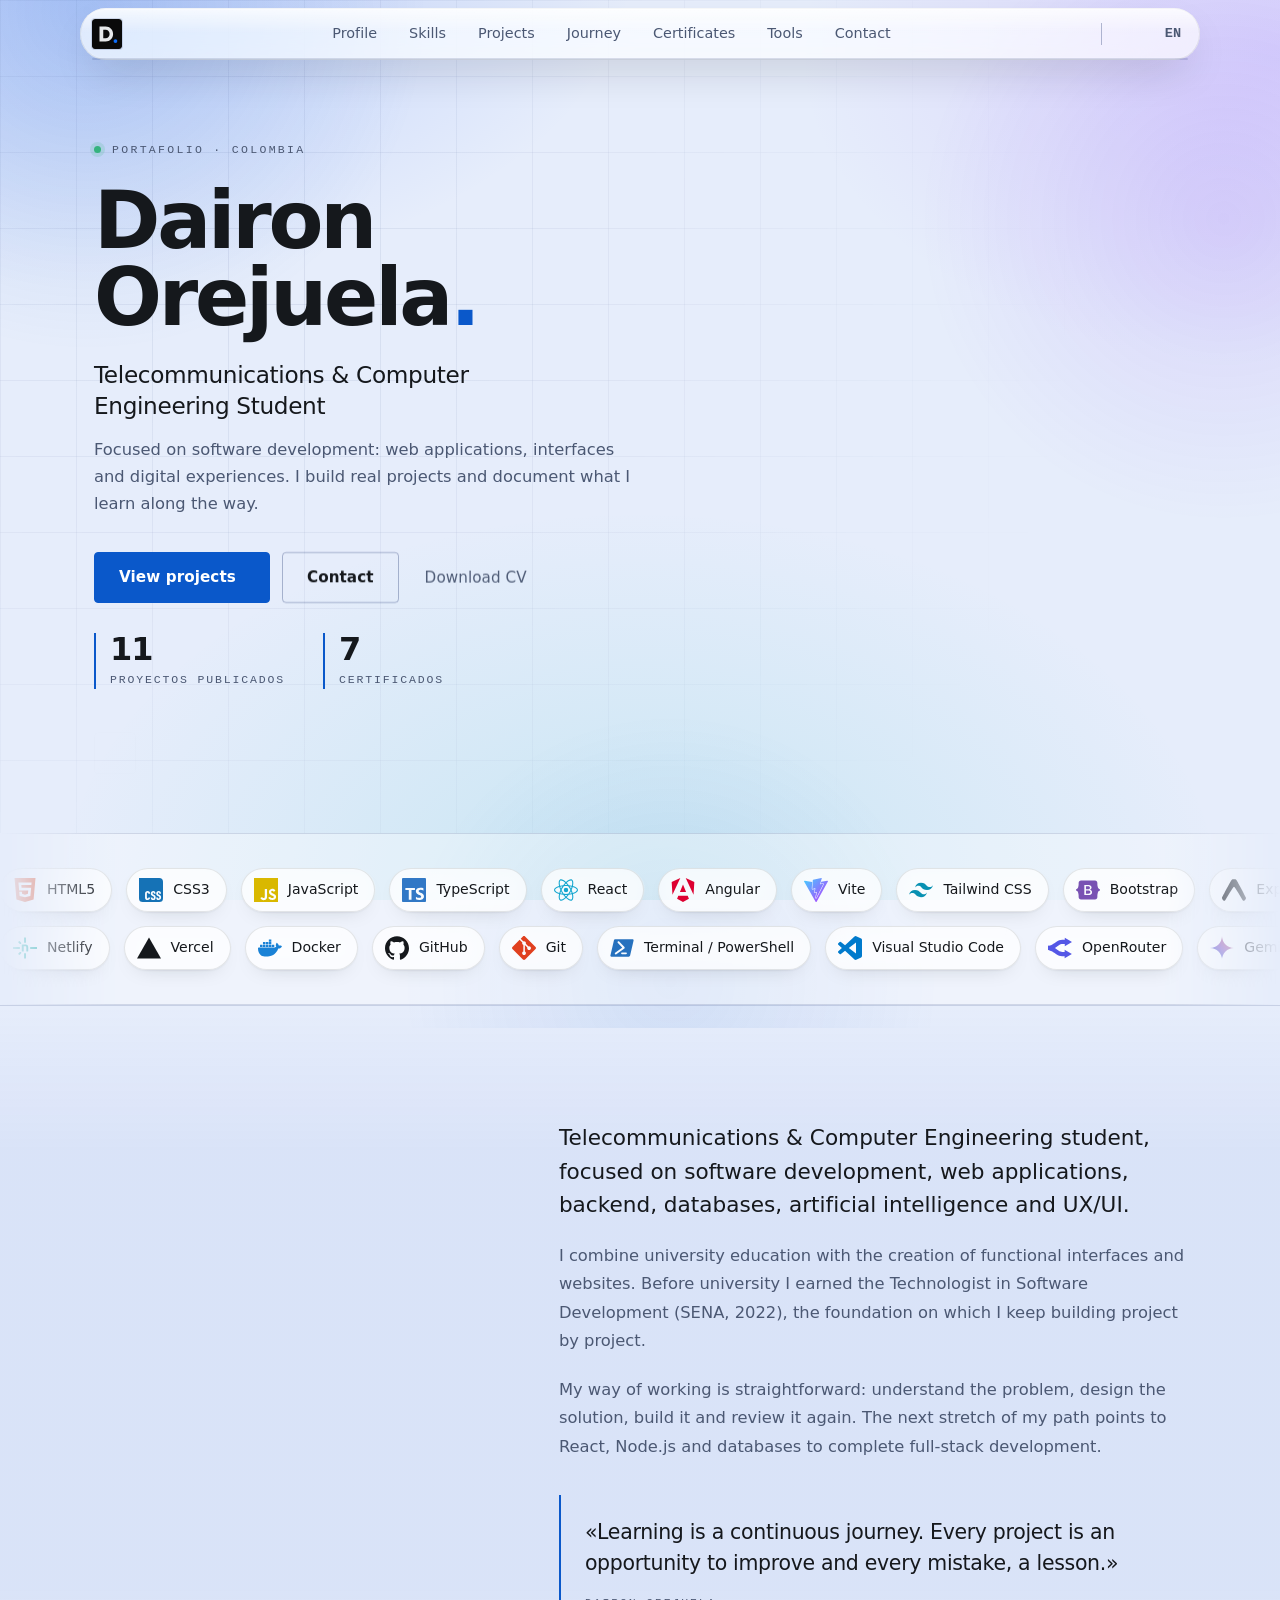
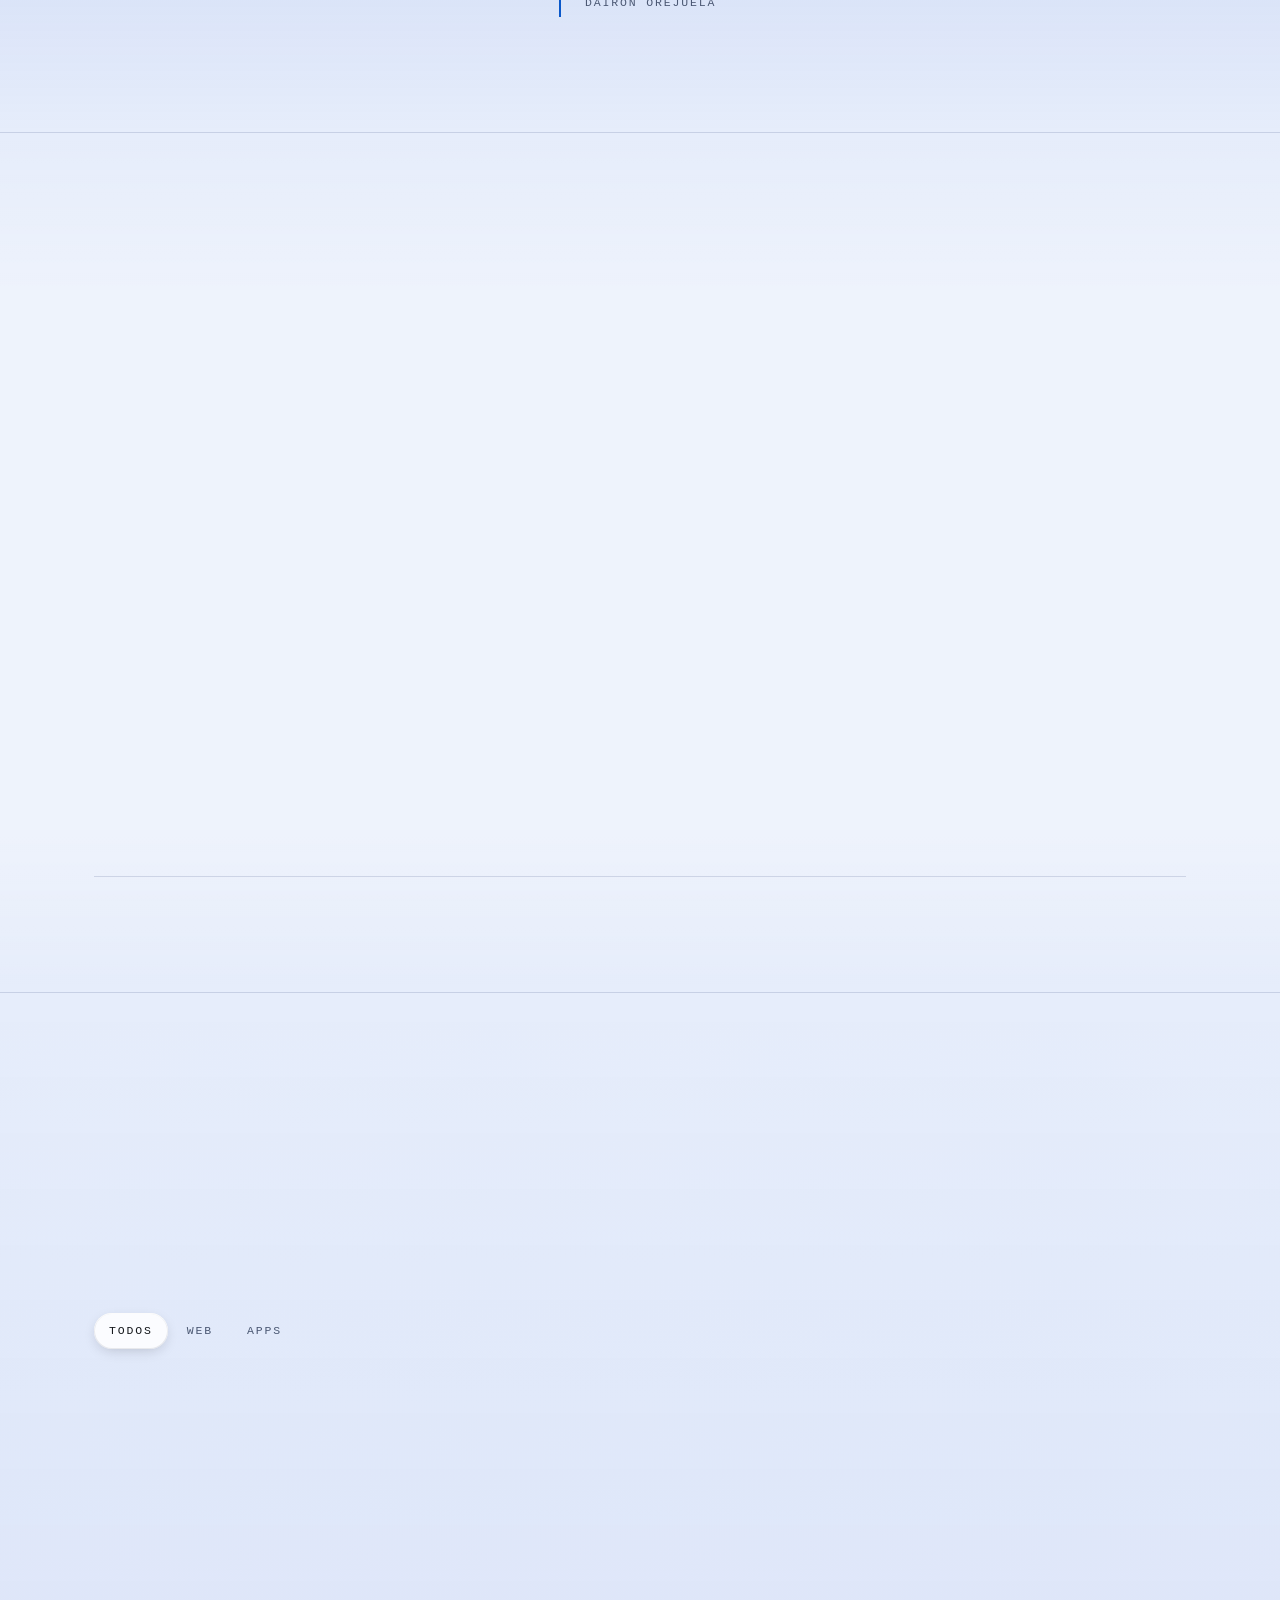
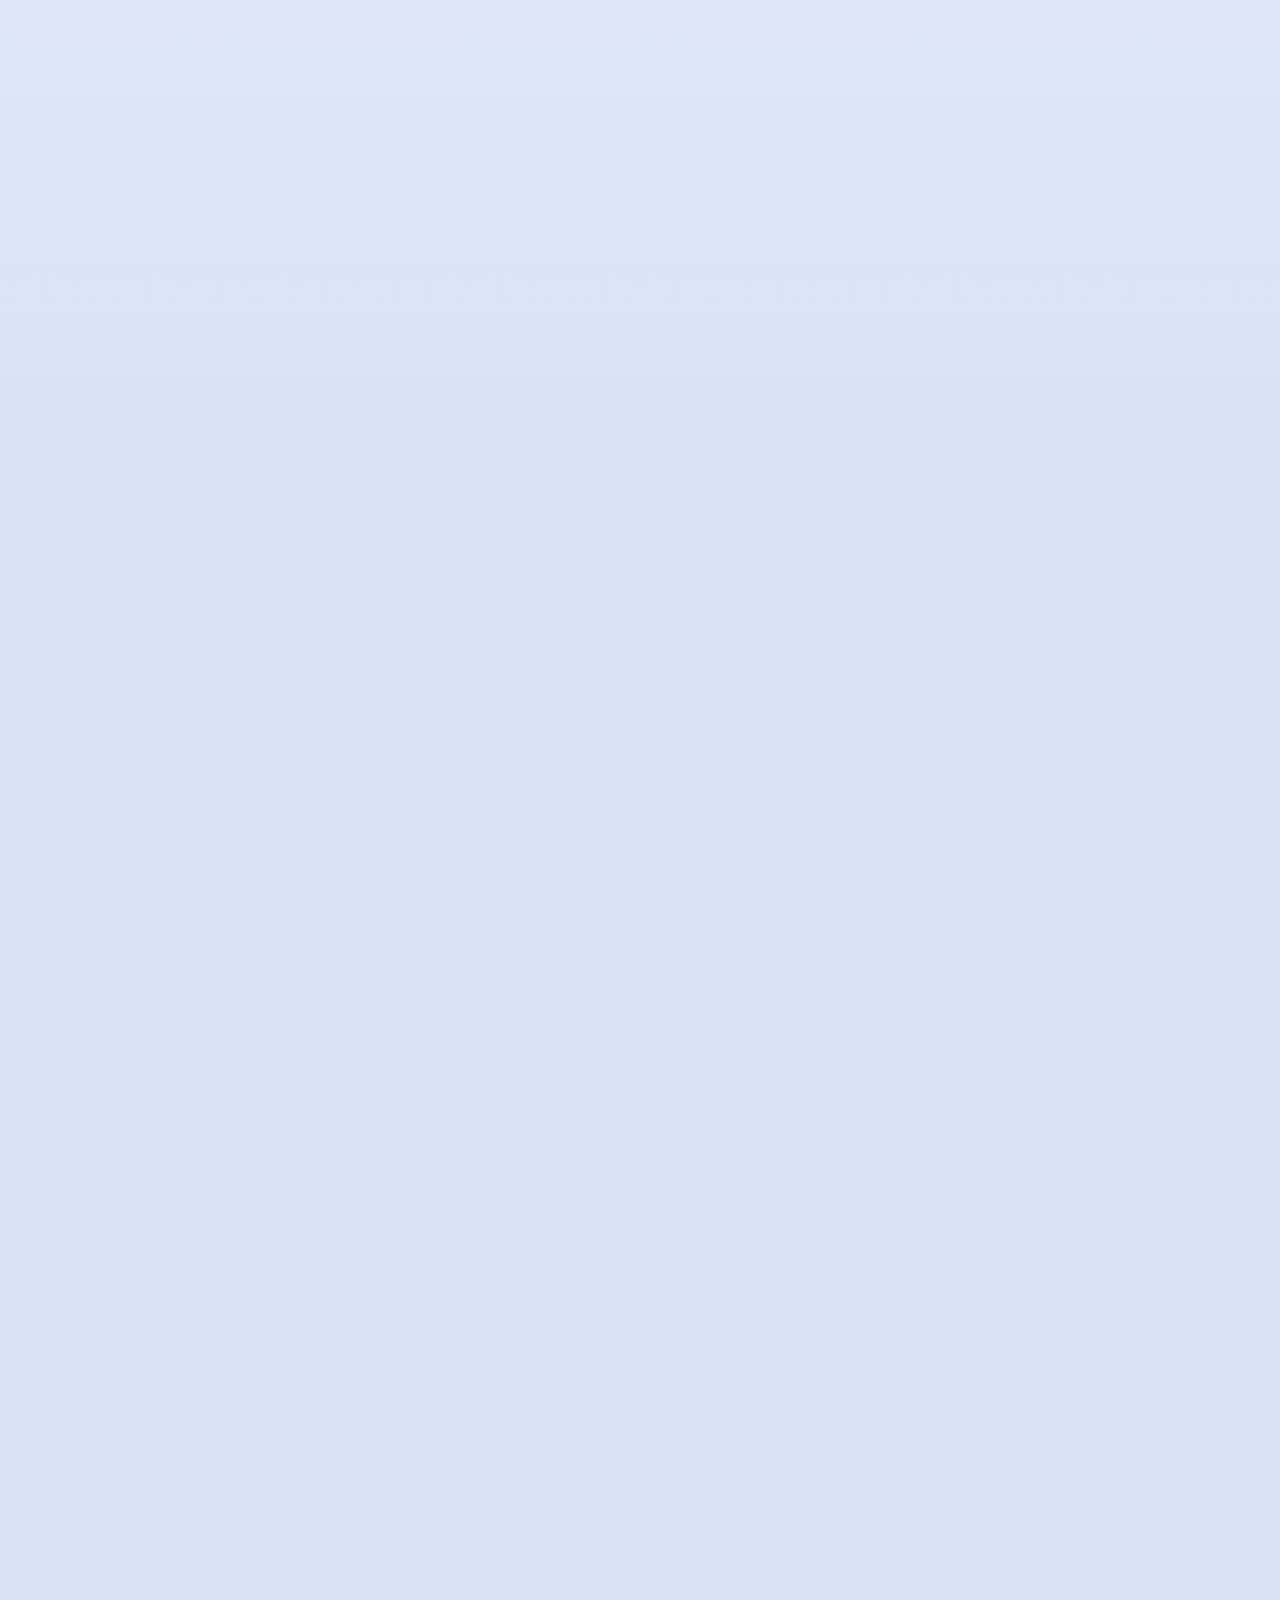
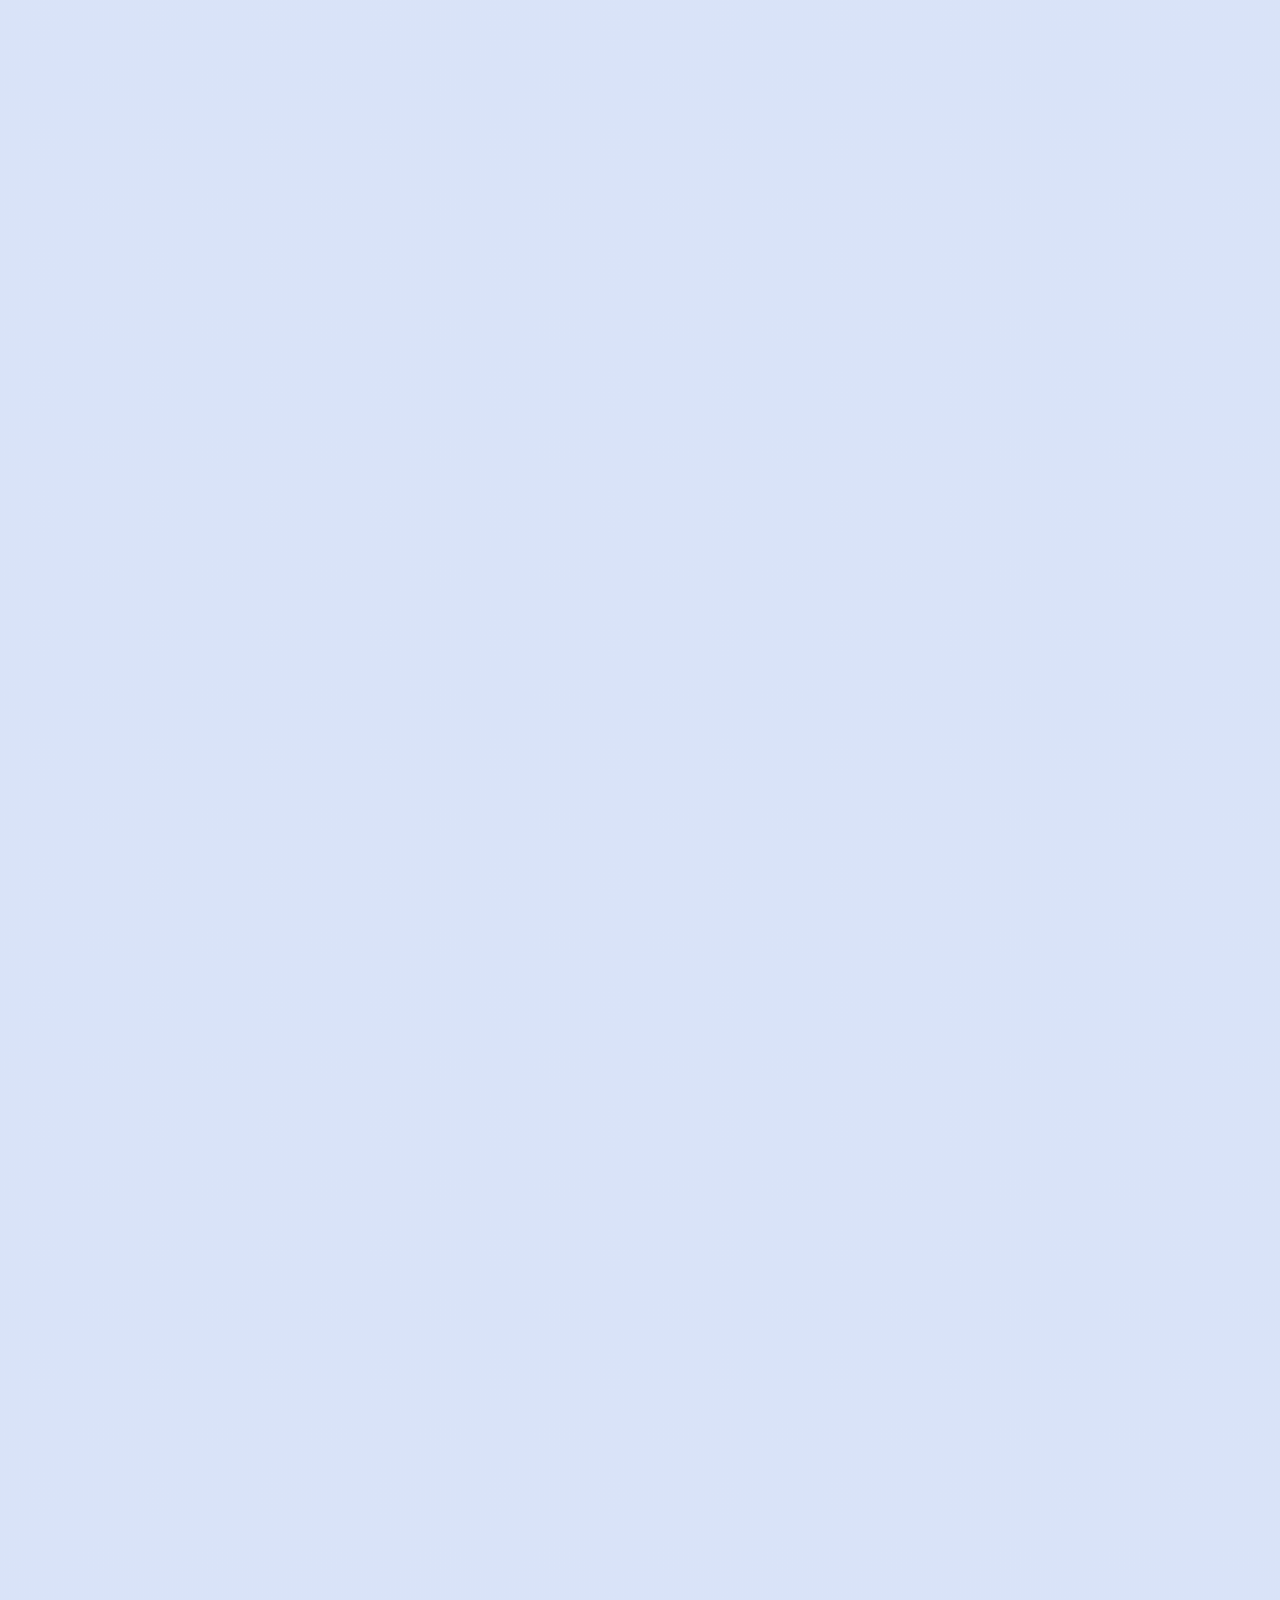
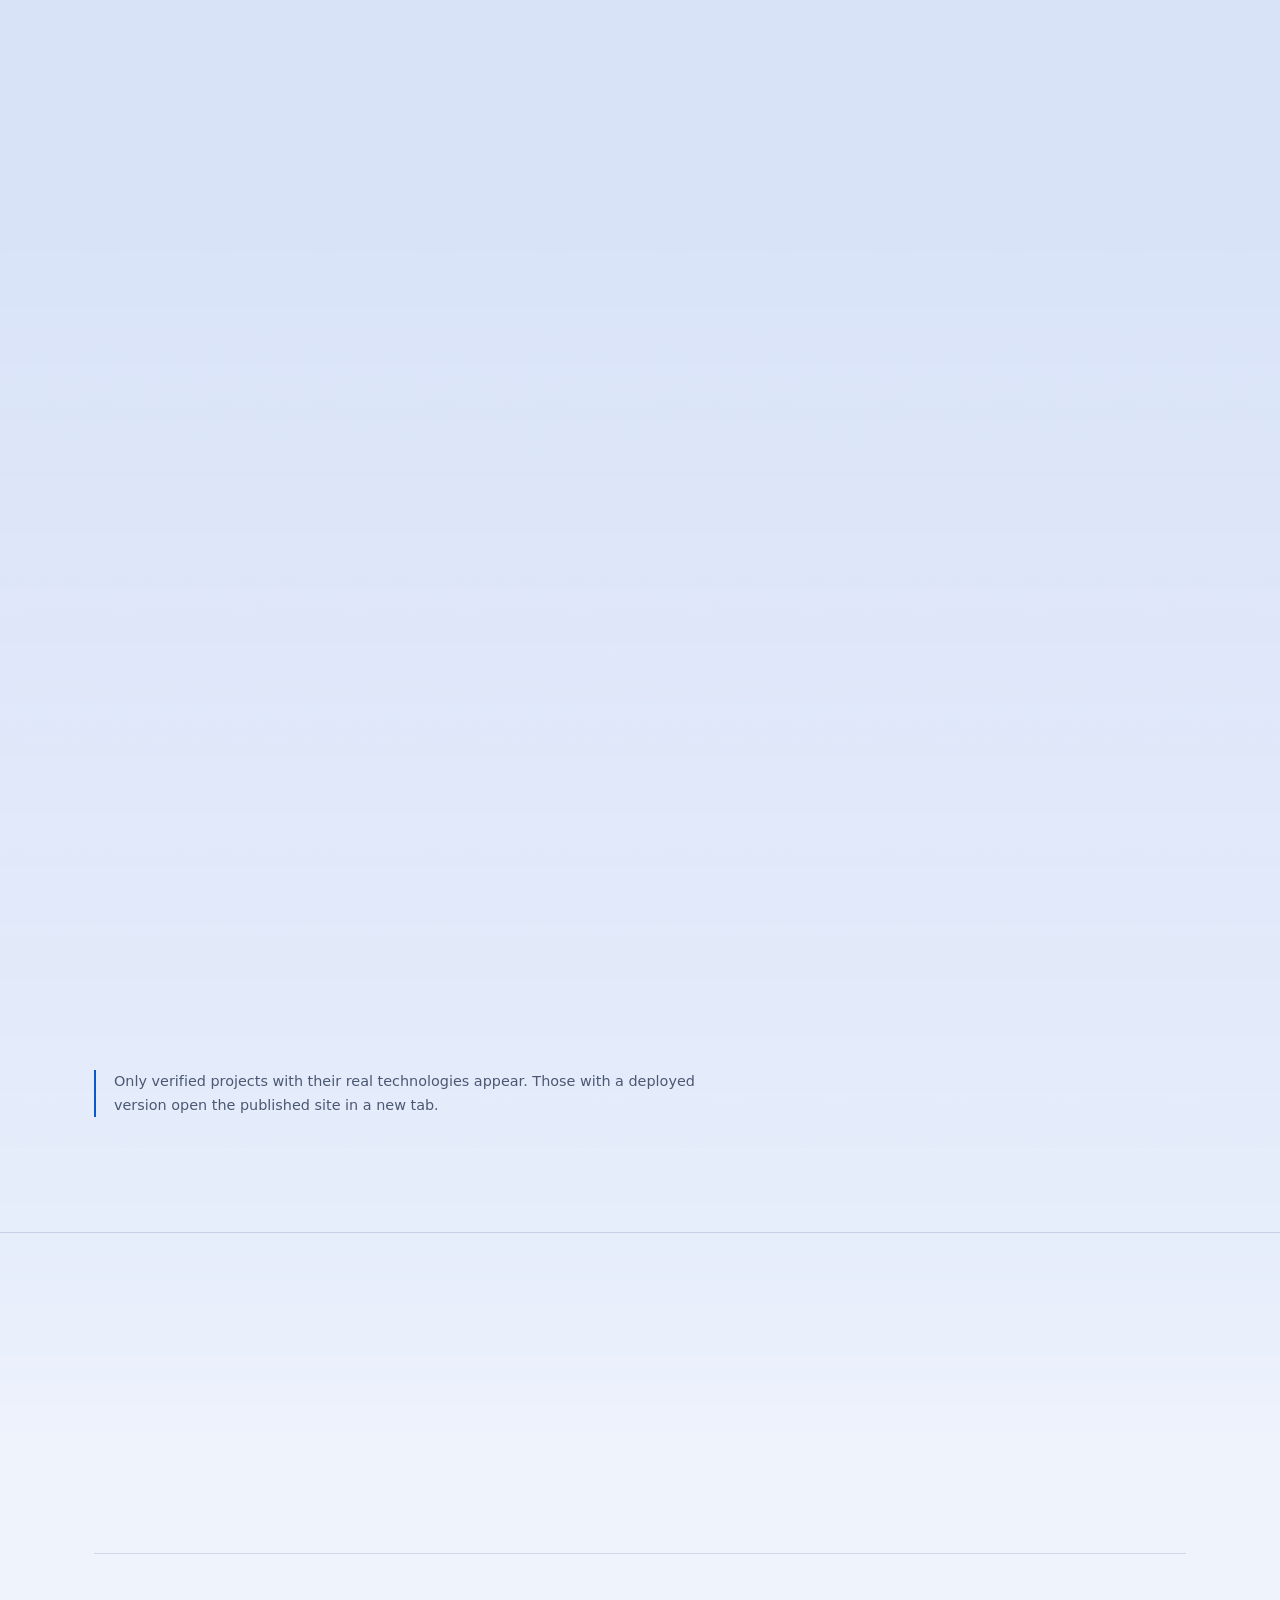
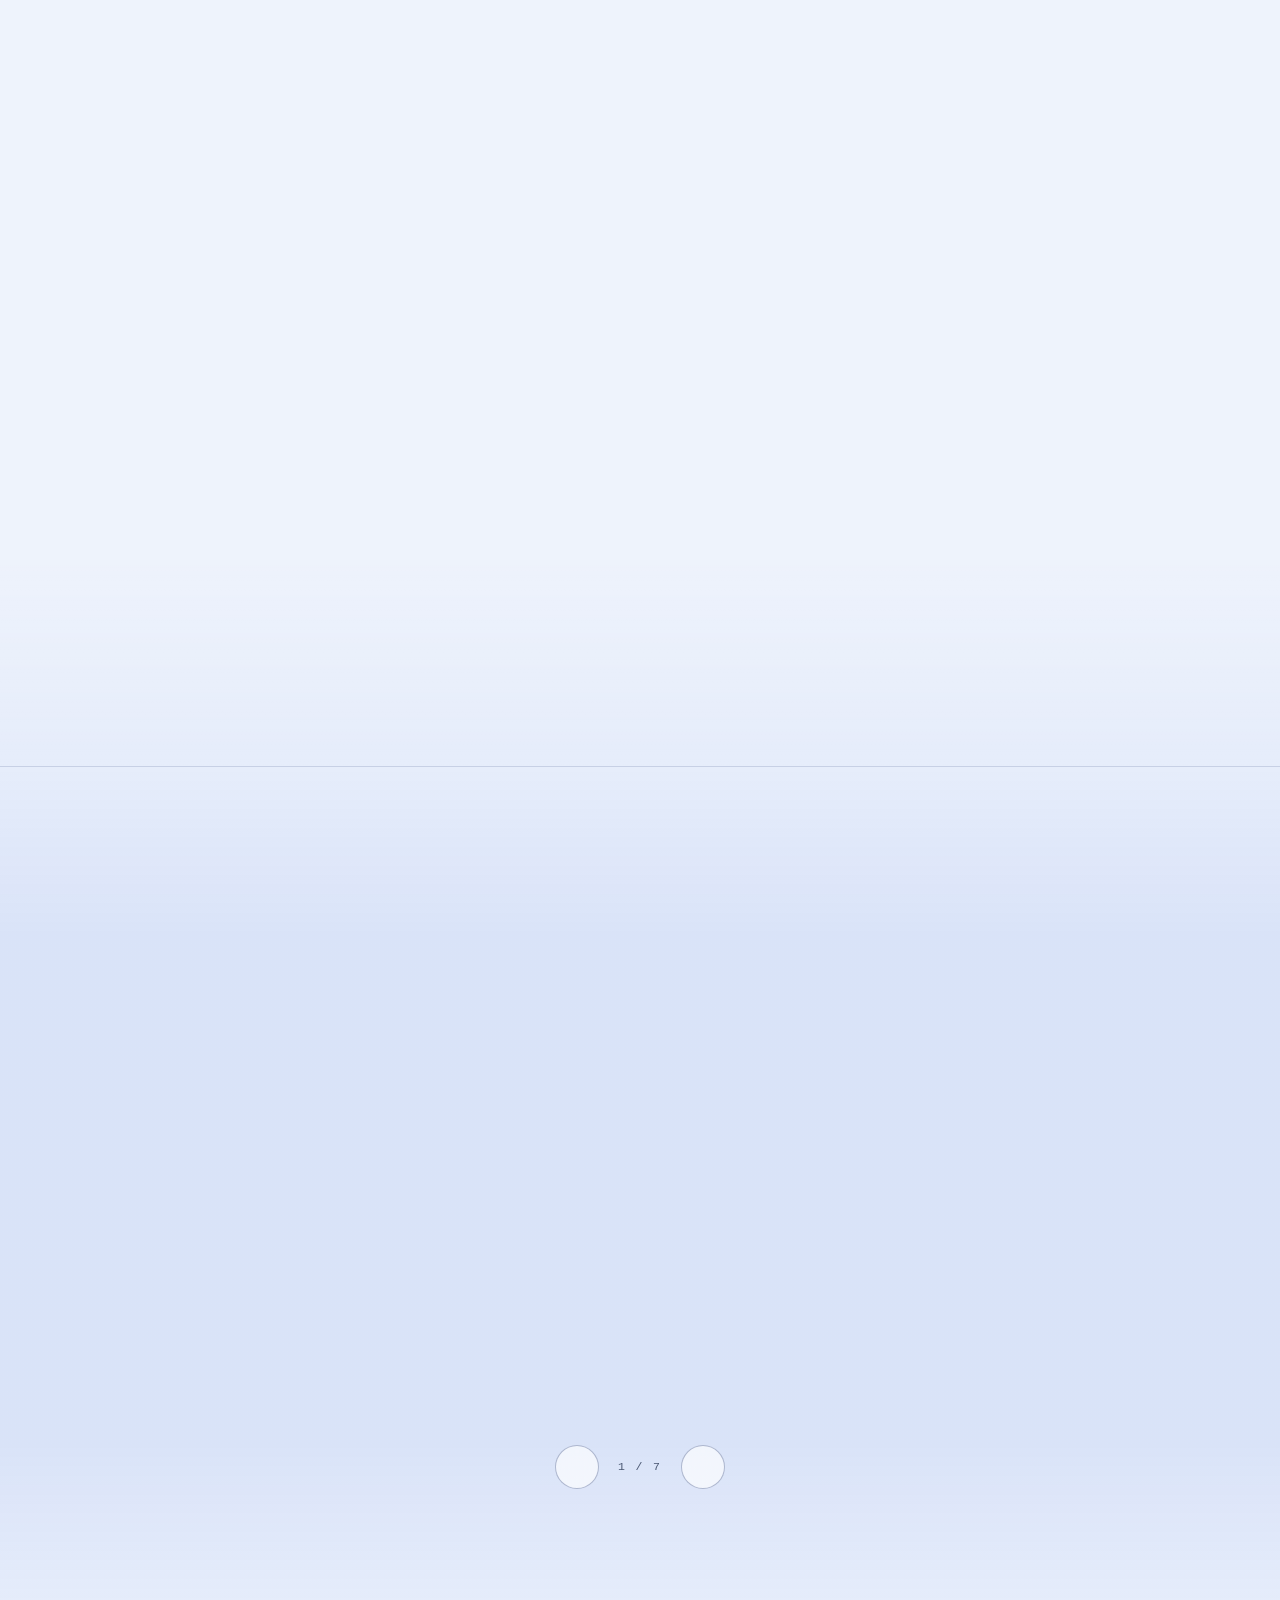
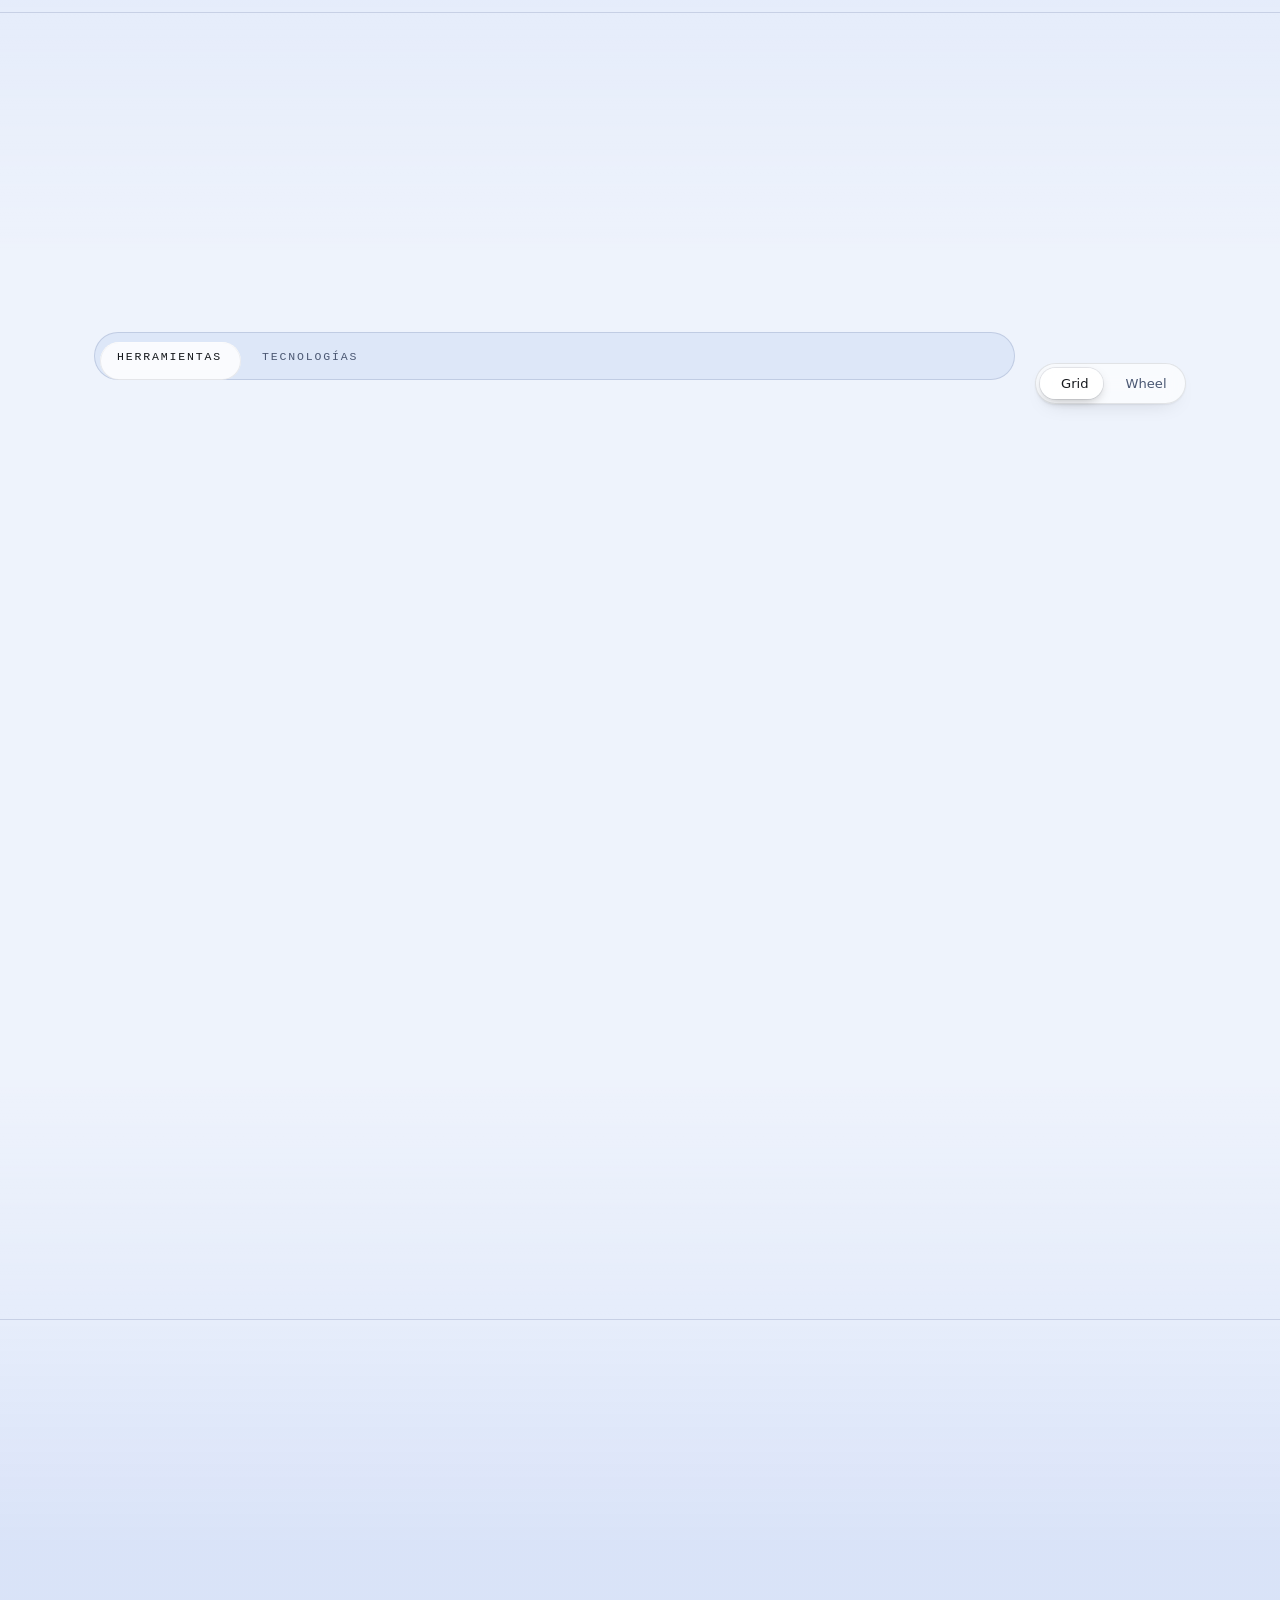
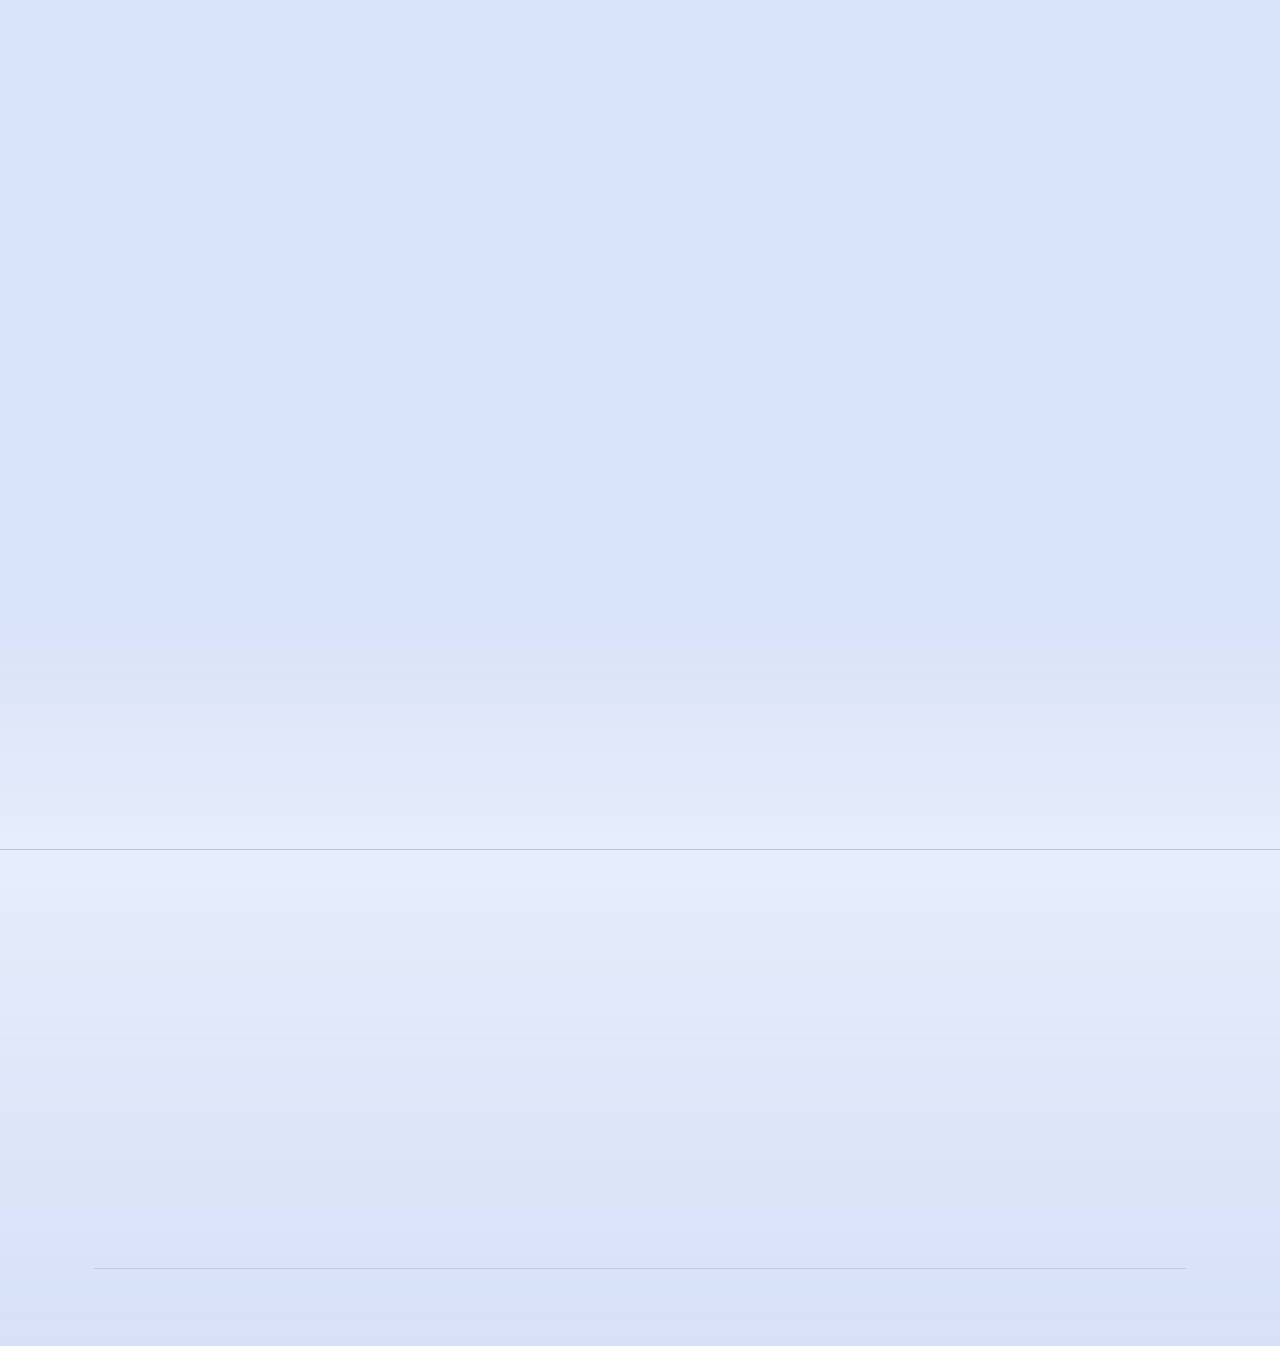
==== commit 11ec5012: "feat: marquesina de tecnologías, ruleta 3D, iconos con colores de marca, tema claro con color y CV d" ====
--- a/index.html
+++ b/index.html
@@ -80,6 +80,10 @@
          En archivo externo (y no en línea) para que la CSP pueda exigir
          script-src 'self' sin 'unsafe-inline'. -->
     <script src="js/theme-init.js"></script>
+
+    <!-- i18n: debe cargarse ANTES de data.js y main.js para que los meta tags
+         y el render inicial usen el idioma correcto. -->
+    <script src="js/i18n.js"></script>
 
     <!-- Datos estructurados: solo información verificada en este repositorio -->
     <script type="application/ld+json">
@@ -139,7 +143,7 @@
         </defs>
     </svg>
 
-    <a class="skip-link" href="#contenido">Saltar al contenido</a>
+    <a class="skip-link" href="#contenido" data-i18n="skip.link">Saltar al contenido</a>
 
     <!-- ============================ CABECERA ============================ -->
     <header class="site-header" id="site-header">
@@ -150,13 +154,13 @@
 
             <nav class="nav" id="nav" aria-label="Navegación principal">
                 <ul class="nav-list">
-                    <li><a class="nav-link" href="#perfil">Perfil</a></li>
-                    <li><a class="nav-link" href="#capacidades">Capacidades</a></li>
-                    <li><a class="nav-link" href="#proyectos">Proyectos</a></li>
-                    <li><a class="nav-link" href="#trayectoria">Trayectoria</a></li>
-                    <li><a class="nav-link" href="#certificados">Certificados</a></li>
-                    <li><a class="nav-link" href="#herramientas">Herramientas</a></li>
-                    <li><a class="nav-link" href="#contacto">Contacto</a></li>
+                    <li><a class="nav-link" href="#perfil" data-i18n="nav.perfil">Perfil</a></li>
+                    <li><a class="nav-link" href="#capacidades" data-i18n="nav.capacidades">Capacidades</a></li>
+                    <li><a class="nav-link" href="#proyectos" data-i18n="nav.proyectos">Proyectos</a></li>
+                    <li><a class="nav-link" href="#trayectoria" data-i18n="nav.trayectoria">Trayectoria</a></li>
+                    <li><a class="nav-link" href="#certificados" data-i18n="nav.certificados">Certificados</a></li>
+                    <li><a class="nav-link" href="#herramientas" data-i18n="nav.herramientas">Herramientas</a></li>
+                    <li><a class="nav-link" href="#contacto" data-i18n="nav.contacto">Contacto</a></li>
                 </ul>
             </nav>
 
@@ -168,6 +172,11 @@
                     <i class="ri-moon-line theme-icon theme-icon--dark" aria-hidden="true"></i>
                 </button>
 
+                <button class="lang-toggle" id="lang-toggle" type="button"
+                        aria-label="Cambiar a inglés" title="Cambiar idioma">
+                    <span class="lang-text" aria-hidden="true">ES</span>
+                </button>
+
                 <button class="nav-toggle" id="nav-toggle" type="button"
                         aria-label="Abrir menú" aria-expanded="false" aria-controls="nav">
                     <span></span><span></span><span></span>
@@ -192,9 +201,9 @@
 
                     <h1 class="hero-title" data-reveal>Dairon Orejuela<span class="hero-dot">.</span></h1>
 
-                    <p class="hero-role" data-reveal>Estudiante de Ingeniería de Telecomunicaciones e Informática</p>
-
-                    <p class="hero-summary" data-reveal>
+                    <p class="hero-role" data-reveal data-i18n="hero.role">Estudiante de Ingeniería de Telecomunicaciones e Informática</p>
+
+                    <p class="hero-summary" data-reveal data-i18n="hero.summary">
                         Orientado al desarrollo de software: aplicaciones web, interfaces y
                         experiencias digitales. Construyo proyectos reales y documento
                         lo que aprendo en el camino.
@@ -202,11 +211,11 @@
 
                     <div class="hero-actions">
                         <a class="btn btn-primary" href="#proyectos" data-reveal>
-                            Ver proyectos <i class="ri-arrow-right-line" aria-hidden="true"></i>
+                            <span data-i18n="hero.btn.projects">Ver proyectos</span> <i class="ri-arrow-right-line" aria-hidden="true"></i>
                         </a>
-                        <a class="btn btn-ghost" href="#contacto" data-reveal>Contacto</a>
+                        <a class="btn btn-ghost" href="#contacto" data-reveal data-i18n="hero.btn.contact">Contacto</a>
                         <a class="btn btn-quiet" href="assets/CV_Dairon_Orejuela.pdf" download="CV_Dairon_Orejuela.pdf" data-reveal>
-                            <i class="ri-download-2-line" aria-hidden="true"></i> Descargar CV
+                            <i class="ri-download-2-line" aria-hidden="true"></i> <span data-i18n="hero.btn.cv">Descargar CV</span>
                         </a>
                     </div>
 
@@ -222,23 +231,23 @@
                     <div class="hero-photo" data-photo hidden></div>
 
                     <div class="spec" data-spec>
-                        <p class="spec-head"><span>Ficha técnica</span><span>Perfil</span></p>
+                        <p class="spec-head"><span data-i18n="hero.spec.card">Ficha técnica</span><span data-i18n="nav.perfil">Perfil</span></p>
                         <dl class="spec-list">
                             <div class="spec-row">
-                                <dt>Focus</dt>
-                                <dd>Web · UX/UI · Software</dd>
+                                <dt data-i18n="hero.spec.focus">Focus</dt>
+                                <dd data-i18n="hero.spec.focus.value">Web · UX/UI · Software</dd>
                             </div>
                             <div class="spec-row">
-                                <dt>Ubicación</dt>
-                                <dd>Colombia</dd>
+                                <dt data-i18n="hero.spec.location">Ubicación</dt>
+                                <dd data-i18n="hero.spec.location.value">Colombia</dd>
                             </div>
                             <div class="spec-row">
-                                <dt>Estado</dt>
-                                <dd>Estudiante · Desarrollador en formación</dd>
+                                <dt data-i18n="hero.spec.status">Estado</dt>
+                                <dd data-i18n="hero.spec.status.value">Estudiante · Desarrollador en formación</dd>
                             </div>
                         </dl>
                         <a class="spec-foot" href="#trayectoria">
-                            Ver trayectoria <i class="ri-arrow-right-line" aria-hidden="true"></i>
+                            <span data-i18n="hero.spec.cta">Ver trayectoria</span> <i class="ri-arrow-right-line" aria-hidden="true"></i>
                         </a>
                     </div>
                 </aside>
@@ -257,23 +266,23 @@
             <div class="container">
                 <div class="split">
                     <header class="section-head">
-                        <p class="section-index">Perfil</p>
-                        <h2 class="section-title">Quién está detrás del código</h2>
+                        <p class="section-index" data-i18n="section.perfil">Perfil</p>
+                        <h2 class="section-title" data-i18n="section.perfil.title">Quién está detrás del código</h2>
                     </header>
 
                     <div class="prose">
-                        <p class="prose-lead">
+                        <p class="prose-lead" data-i18n="perfil.lead">
                             Estudiante de Ingeniería de Telecomunicaciones e Informática,
                             orientado al desarrollo de software, aplicaciones web, backend,
                             bases de datos, inteligencia artificial y UX/UI.
                         </p>
-                        <p>
+                        <p data-i18n="perfil.p2">
                             Combino la formación universitaria con la creación de interfaces y
                             sitios web funcionales. Antes de la universidad obtuve el Tecnólogo
                             en Desarrollo de Software (SENA, 2022), la base sobre la que sigo
                             construyendo proyecto a proyecto.
                         </p>
-                        <p>
+                        <p data-i18n="perfil.p3">
                             Mi forma de trabajar es directa: entender el problema, diseñar la
                             solución, construirla y volver a revisarla. El siguiente tramo de mi
                             camino apunta a React, Node.js y bases de datos para completar el
@@ -281,9 +290,9 @@
                         </p>
 
                         <blockquote class="pullquote">
-                            <p>«El aprendizaje es un viaje continuo. Cada proyecto es una oportunidad
+                            <p data-i18n="perfil.quote">«El aprendizaje es un viaje continuo. Cada proyecto es una oportunidad
                             para mejorar y cada error, una lección.»</p>
-                            <cite>Dairon Orejuela</cite>
+                            <cite data-i18n="perfil.quote.author">Dairon Orejuela</cite>
                         </blockquote>
                     </div>
                 </div>
@@ -294,9 +303,9 @@
         <section class="section" id="capacidades" data-section data-optional="areas">
             <div class="container">
                 <header class="section-head">
-                    <p class="section-index">Capacidades</p>
-                    <h2 class="section-title">Áreas de especialización</h2>
-                    <p class="section-lede">
+                    <p class="section-index" data-i18n="section.capacidades">Capacidades</p>
+                    <h2 class="section-title" data-i18n="section.capacidades.title">Áreas de especialización</h2>
+                    <p class="section-lede" data-i18n="section.capacidades.lede">
                         Agrupadas por disciplina, no por logo. Cada área resume qué sé
                         hacer y con qué tecnología lo aplico.
                     </p>
@@ -311,9 +320,9 @@
             <div class="container">
                 <header class="section-head section-head--row">
                     <div class="section-head-main">
-                        <p class="section-index">Proyectos</p>
-                        <h2 class="section-title">Trabajo seleccionado</h2>
-                        <p class="section-lede">
+                        <p class="section-index" data-i18n="section.proyectos">Proyectos</p>
+                        <h2 class="section-title" data-i18n="section.proyectos.title">Trabajo seleccionado</h2>
+                        <p class="section-lede" data-i18n="section.proyectos.lede">
                             Proyectos reales: aplicaciones desplegadas, proyectos de
                             hackathon, comercio web y material de enseñanza. Cada tarjeta
                             abre su detalle; desde ahí accedes al proyecto publicado.
@@ -327,7 +336,7 @@
 
                 <div class="project-grid" data-render="projects"></div>
 
-                <p class="note">
+                <p class="note" data-i18n="projects.note">
                     Solo aparecen proyectos verificados con sus tecnologías reales.
                     Aquellos con versión desplegada abren el sitio publicado en una
                     pestaña nueva.
@@ -339,9 +348,9 @@
         <section class="section" id="trayectoria" data-section data-optional="timeline">
             <div class="container">
                 <header class="section-head">
-                    <p class="section-index">Trayectoria</p>
-                    <h2 class="section-title">Formación y experiencia</h2>
-                    <p class="section-lede">
+                    <p class="section-index" data-i18n="section.trayectoria">Trayectoria</p>
+                    <h2 class="section-title" data-i18n="section.trayectoria.title">Formación y experiencia</h2>
+                    <p class="section-lede" data-i18n="section.trayectoria.lede">
                         Academia y proyectos diferenciados por tipo. Sin experiencia
                         laboral inventada: solo lo que está documentado.
                     </p>
@@ -355,9 +364,9 @@
         <section class="section" id="certificados" data-section data-optional="certificates" hidden>
             <div class="container">
                 <header class="section-head">
-                    <p class="section-index">Certificados</p>
-                    <h2 class="section-title">Certificaciones</h2>
-                    <p class="section-lede">
+                    <p class="section-index" data-i18n="section.certificados">Certificados</p>
+                    <h2 class="section-title" data-i18n="section.certificados.title">Certificaciones</h2>
+                    <p class="section-lede" data-i18n="section.certificados.lede">
                         Certificados emitidos por instituciones y programas oficiales,
                         con su institución y fecha. Selecciona uno para verlo ampliado.
                     </p>
@@ -371,9 +380,9 @@
         <section class="section" id="herramientas" data-section data-optional="tools">
             <div class="container">
                 <header class="section-head">
-                    <p class="section-index">Herramientas</p>
-                    <h2 class="section-title">Herramientas y tecnologías</h2>
-                    <p class="section-lede">
+                    <p class="section-index" data-i18n="section.herramientas">Herramientas</p>
+                    <h2 class="section-title" data-i18n="section.herramientas.title">Herramientas y tecnologías</h2>
+                    <p class="section-lede" data-i18n="section.herramientas.lede">
                         Herramientas, tecnologías y plataformas con las que construyo
                         y publico proyectos, agrupadas por función. Pasa el cursor o
                         toca una tarjeta para ver en qué la utilizo.
@@ -385,8 +394,8 @@
                          aria-label="Herramientas y tecnologías"></div>
                     <div class="view-toggle" data-tool-view role="group" aria-label="Modo de vista">
                         <span class="view-pill" aria-hidden="true"></span>
-                        <button class="view-btn" type="button" data-view="grid" aria-pressed="true"><i class="ri-layout-grid-line" aria-hidden="true"></i>Cuadrícula</button>
-                        <button class="view-btn" type="button" data-view="wheel" aria-pressed="false"><i class="ri-loader-3-line" aria-hidden="true"></i>Ruleta</button>
+                        <button class="view-btn" type="button" data-view="grid" aria-pressed="true"><i class="ri-layout-grid-line" aria-hidden="true"></i><span data-i18n="tools.view.grid">Cuadrícula</span></button>
+                        <button class="view-btn" type="button" data-view="wheel" aria-pressed="false"><i class="ri-loader-3-line" aria-hidden="true"></i><span data-i18n="tools.view.wheel">Ruleta</span></button>
                     </div>
                 </div>
 
@@ -399,9 +408,9 @@
         <section class="section" id="contacto" data-section>
             <div class="container">
                 <header class="section-head">
-                    <p class="section-index">Contacto</p>
-                    <h2 class="section-title">Hablemos del siguiente proyecto</h2>
-                    <p class="section-lede">
+                    <p class="section-index" data-i18n="section.contacto">Contacto</p>
+                    <h2 class="section-title" data-i18n="section.contacto.title">Hablemos del siguiente proyecto</h2>
+                    <p class="section-lede" data-i18n="section.contacto.lede">
                         ¿Una colaboración, una duda o una oportunidad? Escríbeme y te
                         respondo lo antes posible.
                     </p>
@@ -409,7 +418,7 @@
 
                 <div class="contact-grid">
                     <div class="contact-info">
-                        <p class="contact-lead">
+                        <p class="contact-lead" data-i18n="contact.lead">
                             El canal más directo es el correo. También encuentras el resto
                             de perfiles cuando están publicados.
                         </p>
@@ -418,49 +427,49 @@
 
                         <dl class="contact-facts">
                             <div>
-                                <dt>Ubicación</dt>
-                                <dd>Colombia</dd>
+                                <dt data-i18n="contact.fact.location">Ubicación</dt>
+                                <dd data-i18n="contact.fact.location.value">Colombia</dd>
                             </div>
                             <div>
-                                <dt>Perfil</dt>
-                                <dd>Estudiante · Desarrollador en formación</dd>
+                                <dt data-i18n="contact.fact.profile">Perfil</dt>
+                                <dd data-i18n="contact.fact.profile.value">Estudiante · Desarrollador en formación</dd>
                             </div>
                         </dl>
                     </div>
 
                     <form class="contact-form" id="contact-form" novalidate>
                         <div class="form-row">
-                            <label class="form-label" for="name">Nombre</label>
+                            <label class="form-label" for="name" data-i18n="form.label.name">Nombre</label>
                             <input class="form-control" type="text" id="name" name="name"
                                    autocomplete="name" aria-describedby="name-error" required>
-                            <p class="form-error" id="name-error" hidden>Indica tu nombre.</p>
+                            <p class="form-error" id="name-error" hidden data-i18n="form.error.name">Indica tu nombre.</p>
                         </div>
 
                         <div class="form-row">
-                            <label class="form-label" for="email">Correo</label>
+                            <label class="form-label" for="email" data-i18n="form.label.email">Correo</label>
                             <input class="form-control" type="email" id="email" name="email"
                                    autocomplete="email" aria-describedby="email-error" required>
-                            <p class="form-error" id="email-error" hidden>Introduce un correo válido.</p>
+                            <p class="form-error" id="email-error" hidden data-i18n="form.error.email">Introduce un correo válido.</p>
                         </div>
 
                         <div class="form-row">
-                            <label class="form-label" for="subject">Asunto</label>
+                            <label class="form-label" for="subject" data-i18n="form.label.subject">Asunto</label>
                             <input class="form-control" type="text" id="subject" name="subject"
                                    autocomplete="off">
                         </div>
 
                         <div class="form-row">
-                            <label class="form-label" for="message">Mensaje</label>
+                            <label class="form-label" for="message" data-i18n="form.label.message">Mensaje</label>
                             <textarea class="form-control" id="message" name="message" rows="5"
                                       aria-describedby="message-error" required></textarea>
-                            <p class="form-error" id="message-error" hidden>Escribe un mensaje.</p>
+                            <p class="form-error" id="message-error" hidden data-i18n="form.error.message">Escribe un mensaje.</p>
                         </div>
 
                         <button class="btn btn-primary btn-block" type="submit">
-                            Preparar mensaje <i class="ri-arrow-right-line" aria-hidden="true"></i>
+                            <span data-i18n="form.btn.submit">Preparar mensaje</span> <i class="ri-arrow-right-line" aria-hidden="true"></i>
                         </button>
 
-                        <p class="form-hint">
+                        <p class="form-hint" data-i18n="form.hint">
                             Se abrirá tu aplicación de correo con el mensaje ya escrito.
                             Nada se envía hasta que tú lo confirmes.
                         </p>
@@ -481,7 +490,7 @@
                     <a class="brand" href="#inicio">
                         <span class="brand-mark" aria-hidden="true"><svg viewBox="0 0 64 64" focusable="false"><rect class="bm-tile" width="64" height="64" rx="6"/><path class="bm-glyph" d="M16 16h13c9.4 0 16 6.9 16 16s-6.6 16-16 16H16V16zm8 7v18h5c5.1 0 8.5-3.7 8.5-9S34.1 23 29 23h-5z"/><circle class="bm-bead" cx="50" cy="47" r="4"/></svg></span>
                     </a>
-                    <p class="footer-text">
+                    <p class="footer-text" data-i18n="footer.tagline">
                         Estudiante de Telecomunicaciones e Informática.
                         Desarrollo web, UX/UI y software en construcción constante.
                     </p>
@@ -489,32 +498,32 @@
                 </div>
 
                 <nav class="footer-col" aria-label="Secciones del sitio">
-                    <h2 class="footer-title">Secciones</h2>
+                    <h2 class="footer-title" data-i18n="footer.sections">Secciones</h2>
                     <ul class="footer-list">
-                        <li><a class="footer-nav-link" href="#perfil">Perfil</a></li>
-                        <li><a class="footer-nav-link" href="#capacidades">Capacidades</a></li>
-                        <li><a class="footer-nav-link" href="#proyectos">Proyectos</a></li>
-                        <li><a class="footer-nav-link" href="#trayectoria">Trayectoria</a></li>
-                        <li><a class="footer-nav-link" href="#certificados">Certificados</a></li>
-                        <li><a class="footer-nav-link" href="#herramientas">Herramientas</a></li>
-                        <li><a class="footer-nav-link" href="#contacto">Contacto</a></li>
+                        <li><a class="footer-nav-link" href="#perfil" data-i18n="nav.perfil">Perfil</a></li>
+                        <li><a class="footer-nav-link" href="#capacidades" data-i18n="nav.capacidades">Capacidades</a></li>
+                        <li><a class="footer-nav-link" href="#proyectos" data-i18n="nav.proyectos">Proyectos</a></li>
+                        <li><a class="footer-nav-link" href="#trayectoria" data-i18n="nav.trayectoria">Trayectoria</a></li>
+                        <li><a class="footer-nav-link" href="#certificados" data-i18n="nav.certificados">Certificados</a></li>
+                        <li><a class="footer-nav-link" href="#herramientas" data-i18n="nav.herramientas">Herramientas</a></li>
+                        <li><a class="footer-nav-link" href="#contacto" data-i18n="nav.contacto">Contacto</a></li>
                     </ul>
                 </nav>
 
                 <div class="footer-col">
-                    <h2 class="footer-title">Trabajo</h2>
+                    <h2 class="footer-title" data-i18n="footer.work">Trabajo</h2>
                     <ul class="footer-list">
-                        <li><a href="#proyectos">Proyectos publicados</a></li>
-                        <li><a href="#capacidades">Áreas de especialización</a></li>
-                        <li><a href="#trayectoria">Formación</a></li>
-                        <li><a href="assets/CV_Dairon_Orejuela.pdf" download="CV_Dairon_Orejuela.pdf">Descargar CV</a></li>
+                        <li><a href="#proyectos" data-i18n="footer.work.projects">Proyectos publicados</a></li>
+                        <li><a href="#capacidades" data-i18n="footer.work.skills">Áreas de especialización</a></li>
+                        <li><a href="#trayectoria" data-i18n="footer.work.journey">Formación</a></li>
+                        <li><a href="assets/CV_Dairon_Orejuela.pdf" download="CV_Dairon_Orejuela.pdf" data-i18n="footer.work.cv">Descargar CV</a></li>
                     </ul>
                 </div>
             </div>
 
             <div class="footer-bottom">
-                <p>© <span data-year>2026</span> Dairon Orejuela. Todos los derechos reservados.</p>
-                <p class="footer-note">HTML · CSS · JavaScript — sin frameworks.</p>
+                <p>© <span data-year>2026</span> Dairon Orejuela. <span data-i18n="footer.copyright">Todos los derechos reservados.</span></p>
+                <p class="footer-note" data-i18n="footer.stack">HTML · CSS · JavaScript — sin frameworks.</p>
             </div>
         </div>
     </footer>
--- a/css/main.css
+++ b/css/main.css
@@ -1,3 +1,5 @@
+
+
 /* ==========================================================================
    main.css — Estilos del portafolio
    --------------------------------------------------------------------------
@@ -2299,4 +2301,27 @@
 /* --- Ganchos semánticos (sin estilo propio, se usan como selectores en JS) --- */
 .hero-content { min-width: 0; }
 .spec-list { display: block; }
-.footer-col { min-width: 0; }+.footer-col { min-width: 0; }
+
+.lang-toggle {
+    width: 38px;
+    height: 38px;
+    display: grid;
+    place-items: center;
+    border: 0;
+    border-radius: 50%;
+    color: var(--muted);
+    font-size: 0.85rem;
+    font-weight: 600;
+    font-family: var(--font-mono);
+    transition: var(--transition);
+}
+
+.lang-toggle:hover {
+    color: var(--primary);
+    background: var(--glass-pill);
+}
+
+.lang-toggle:active {
+    transform: scale(0.88);
+}
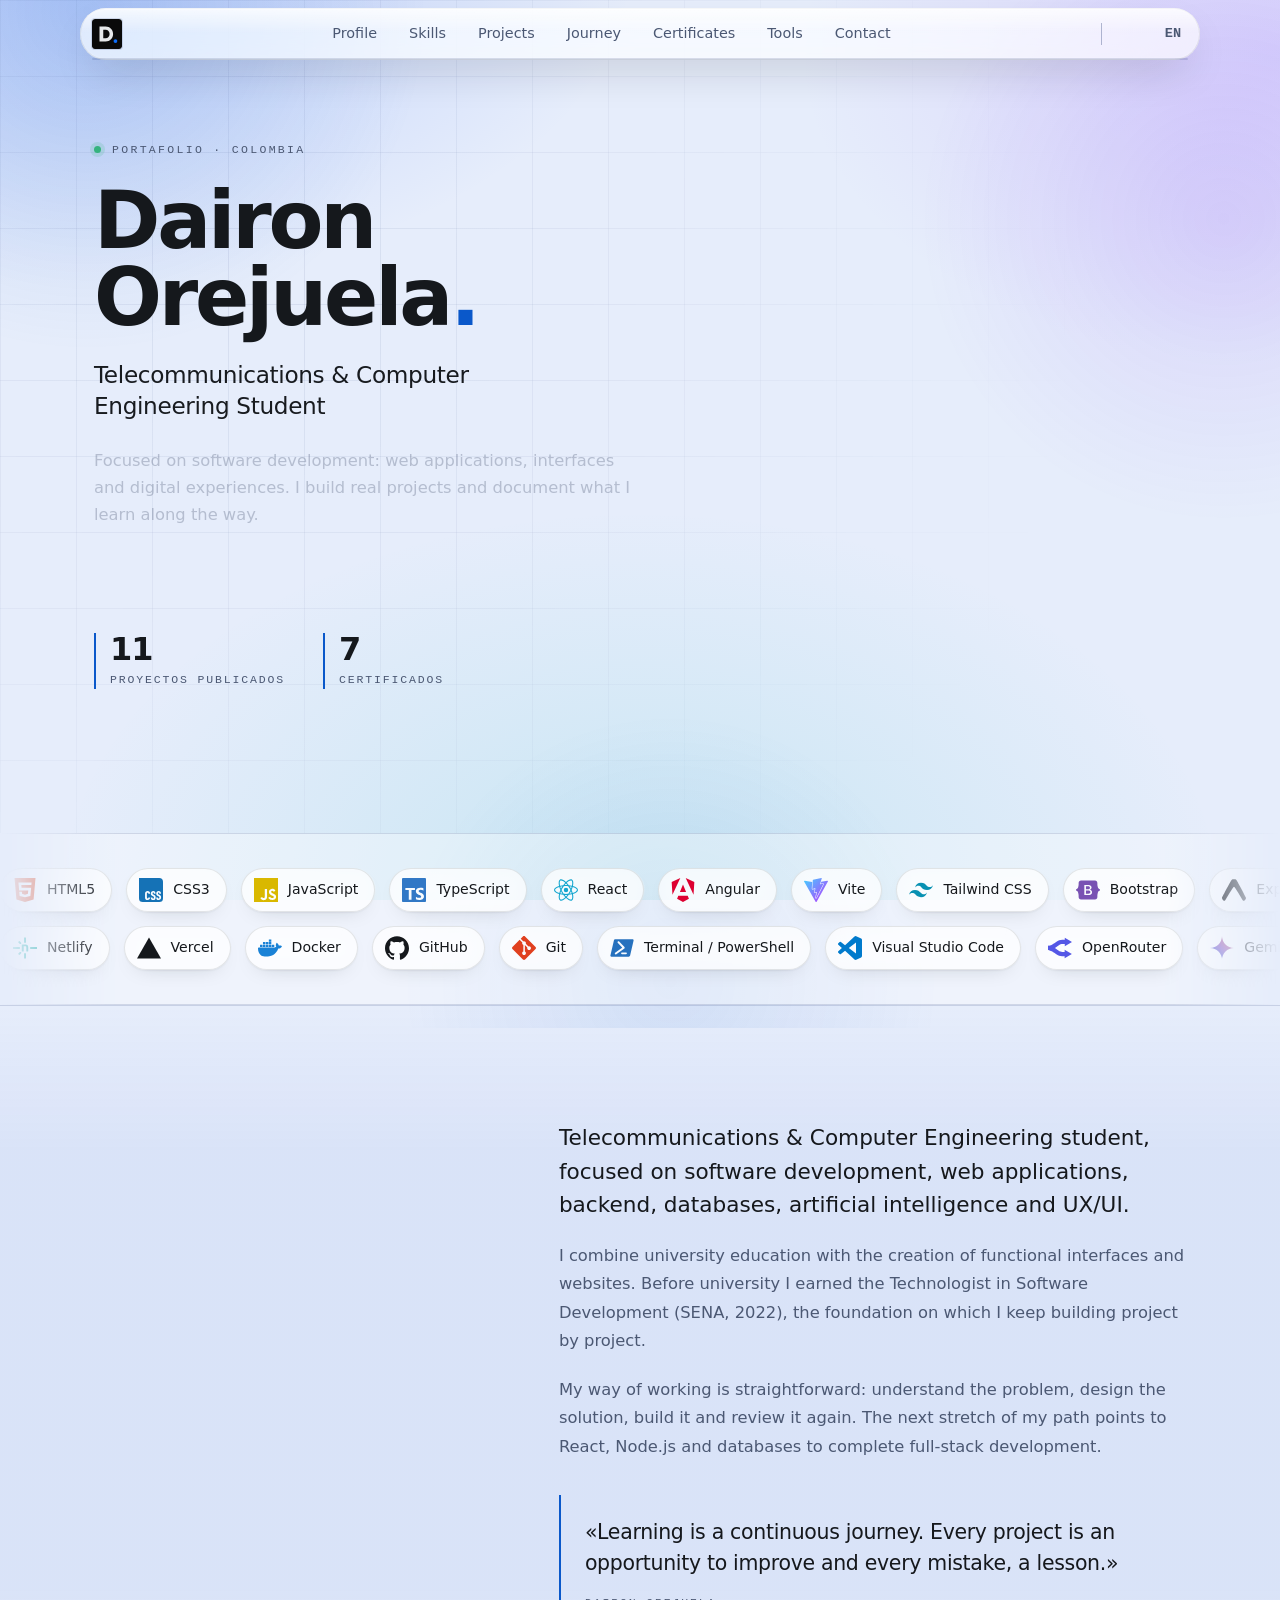
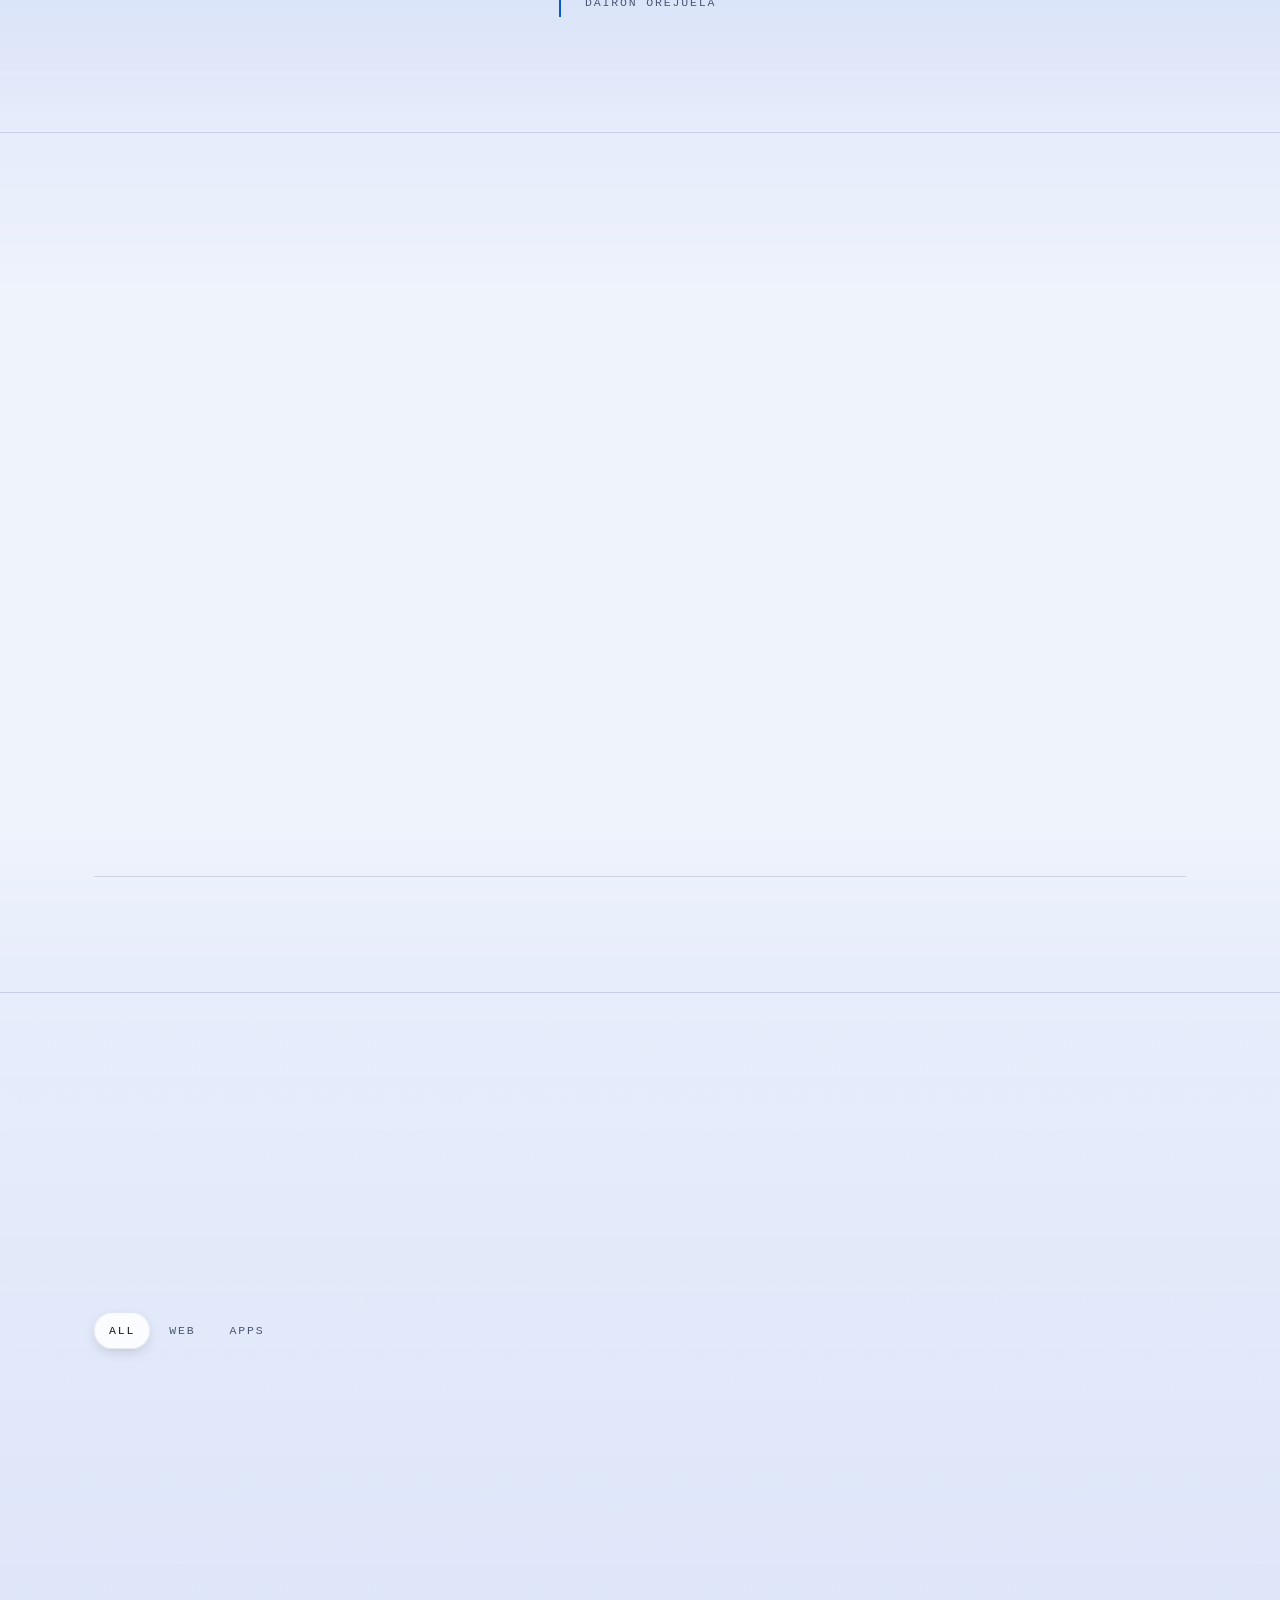
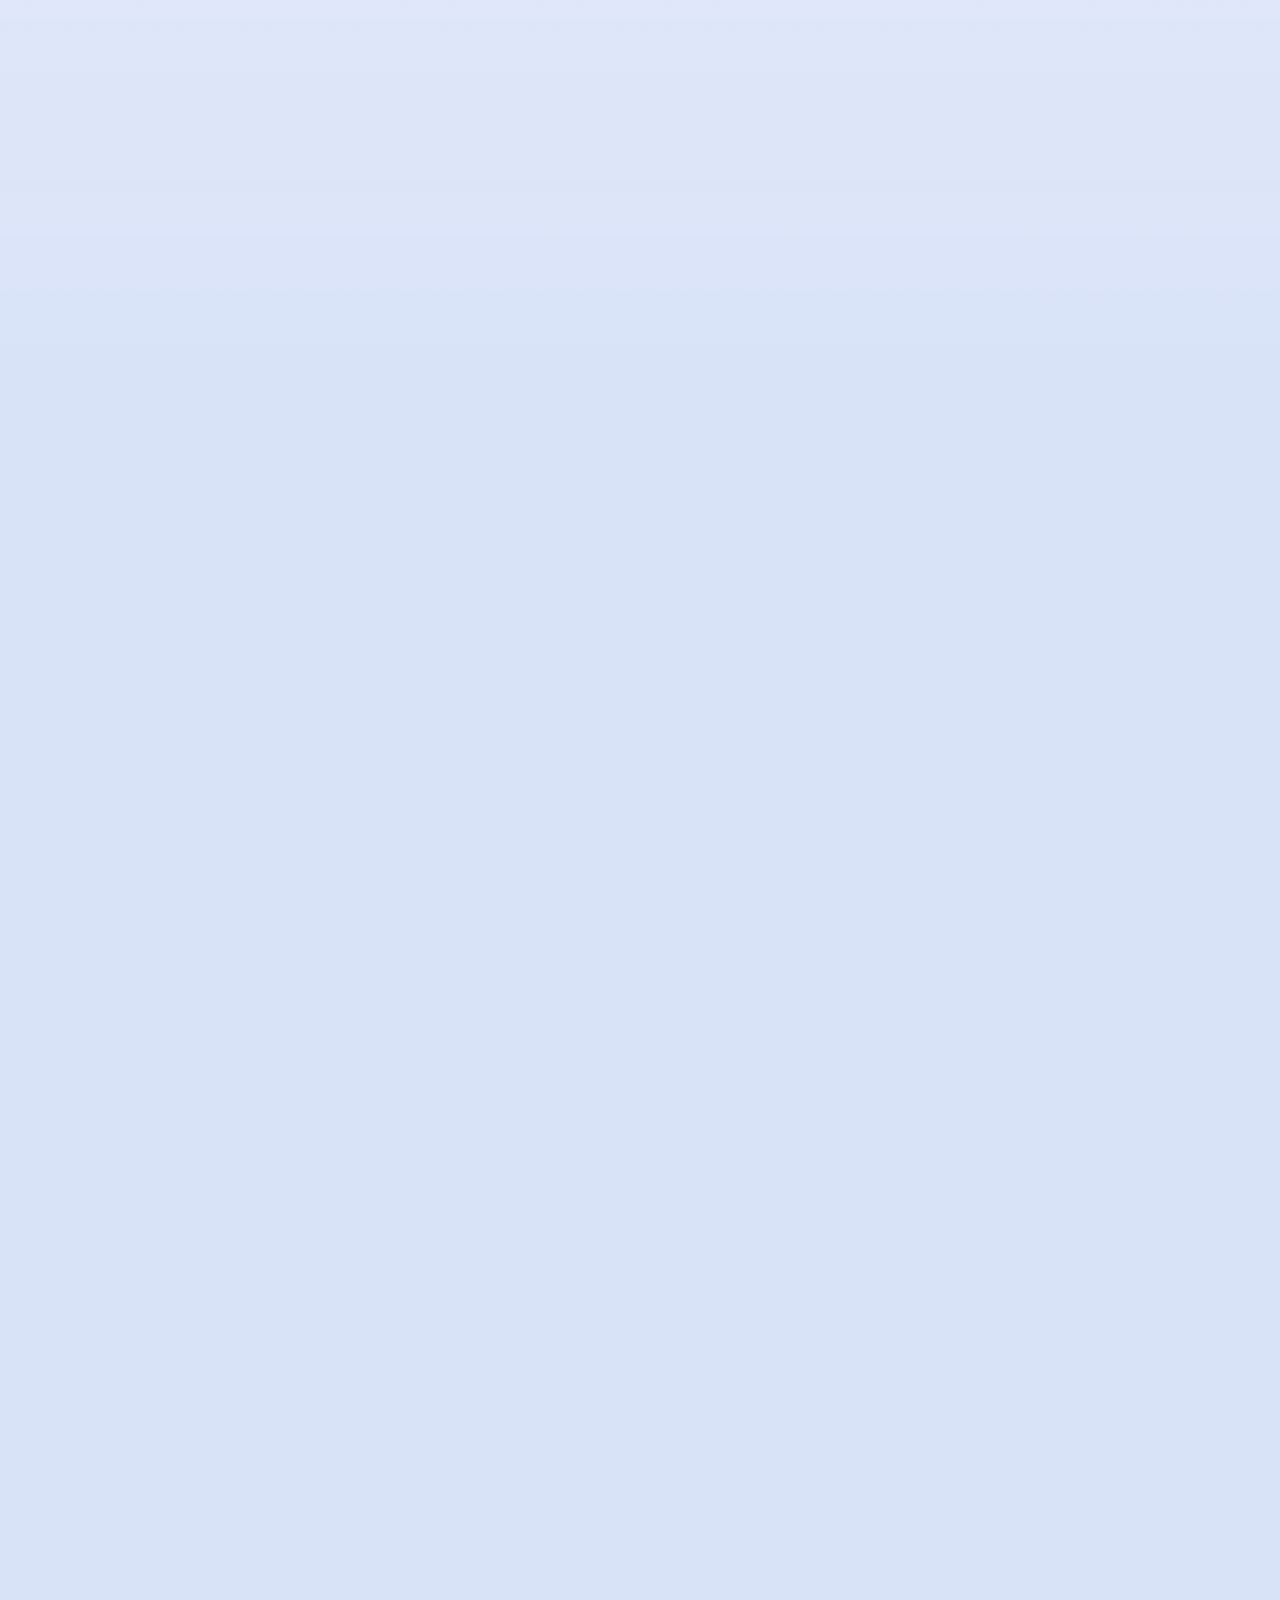
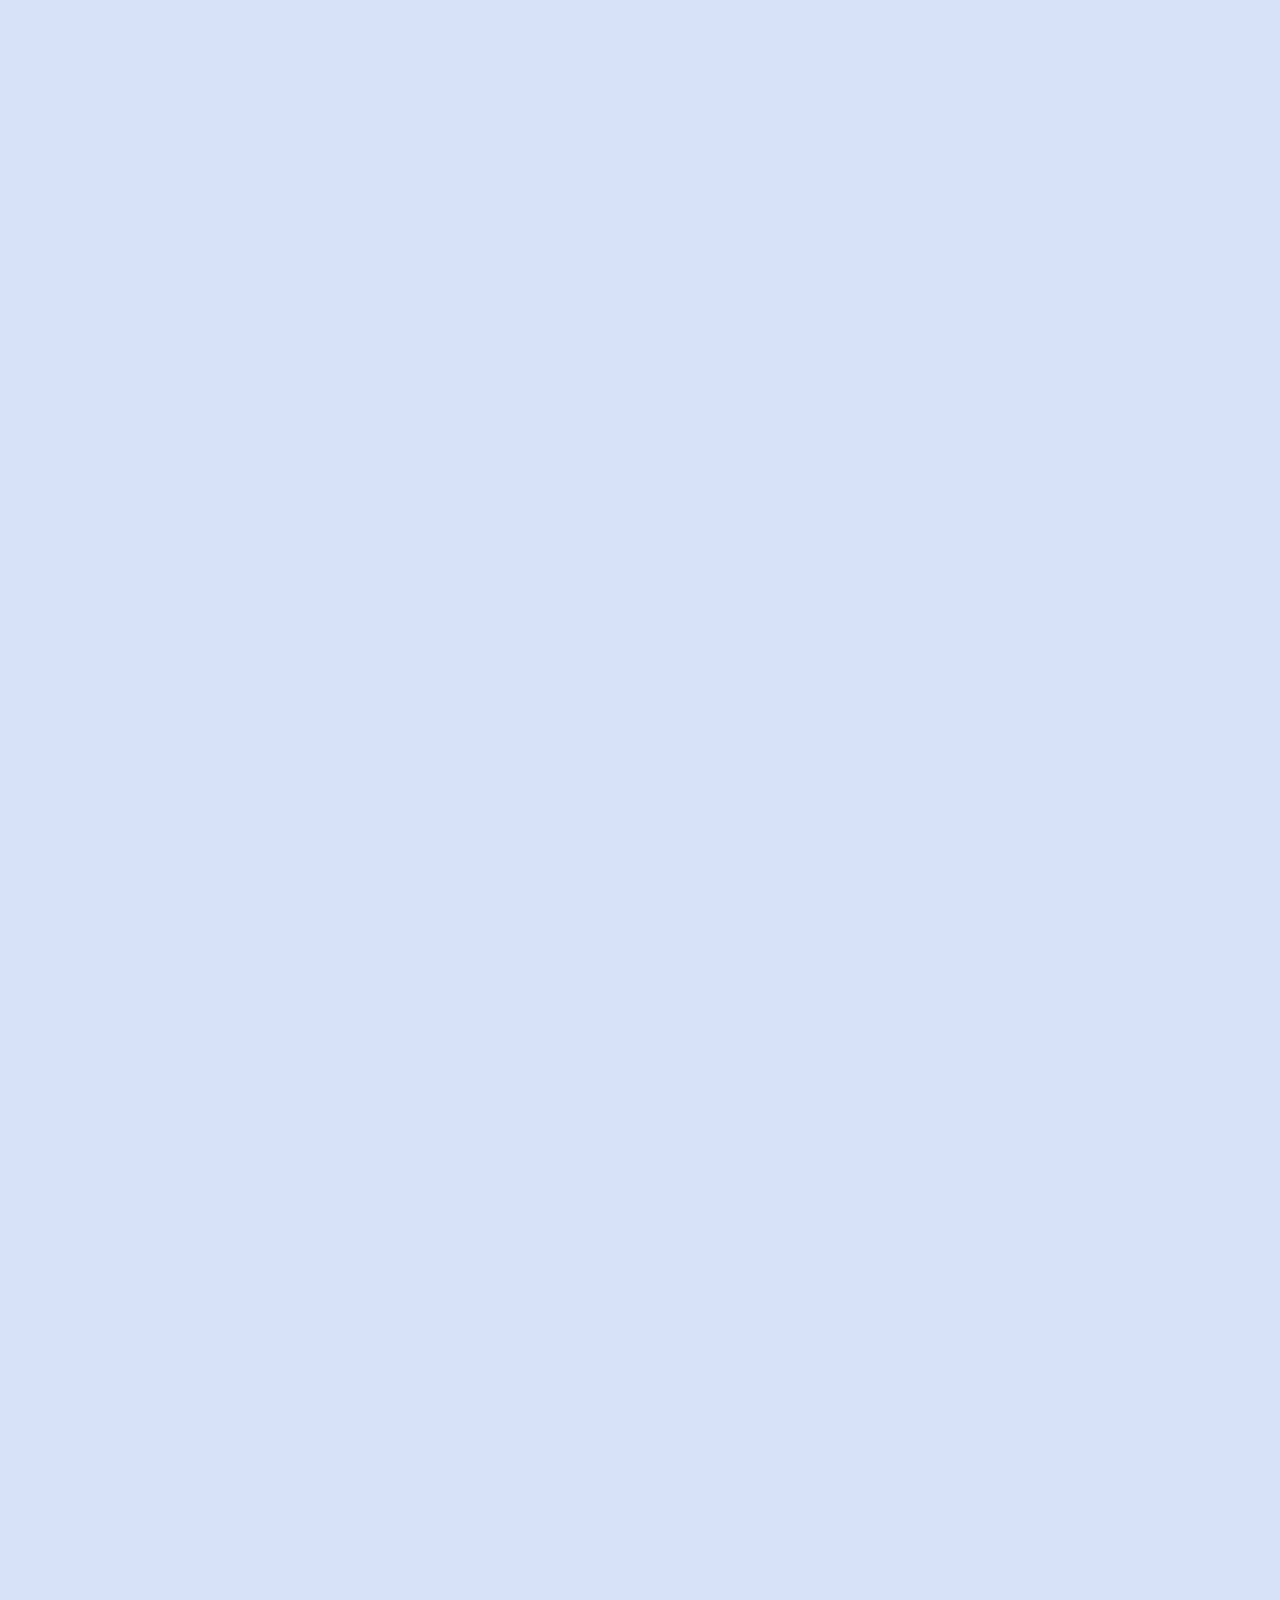
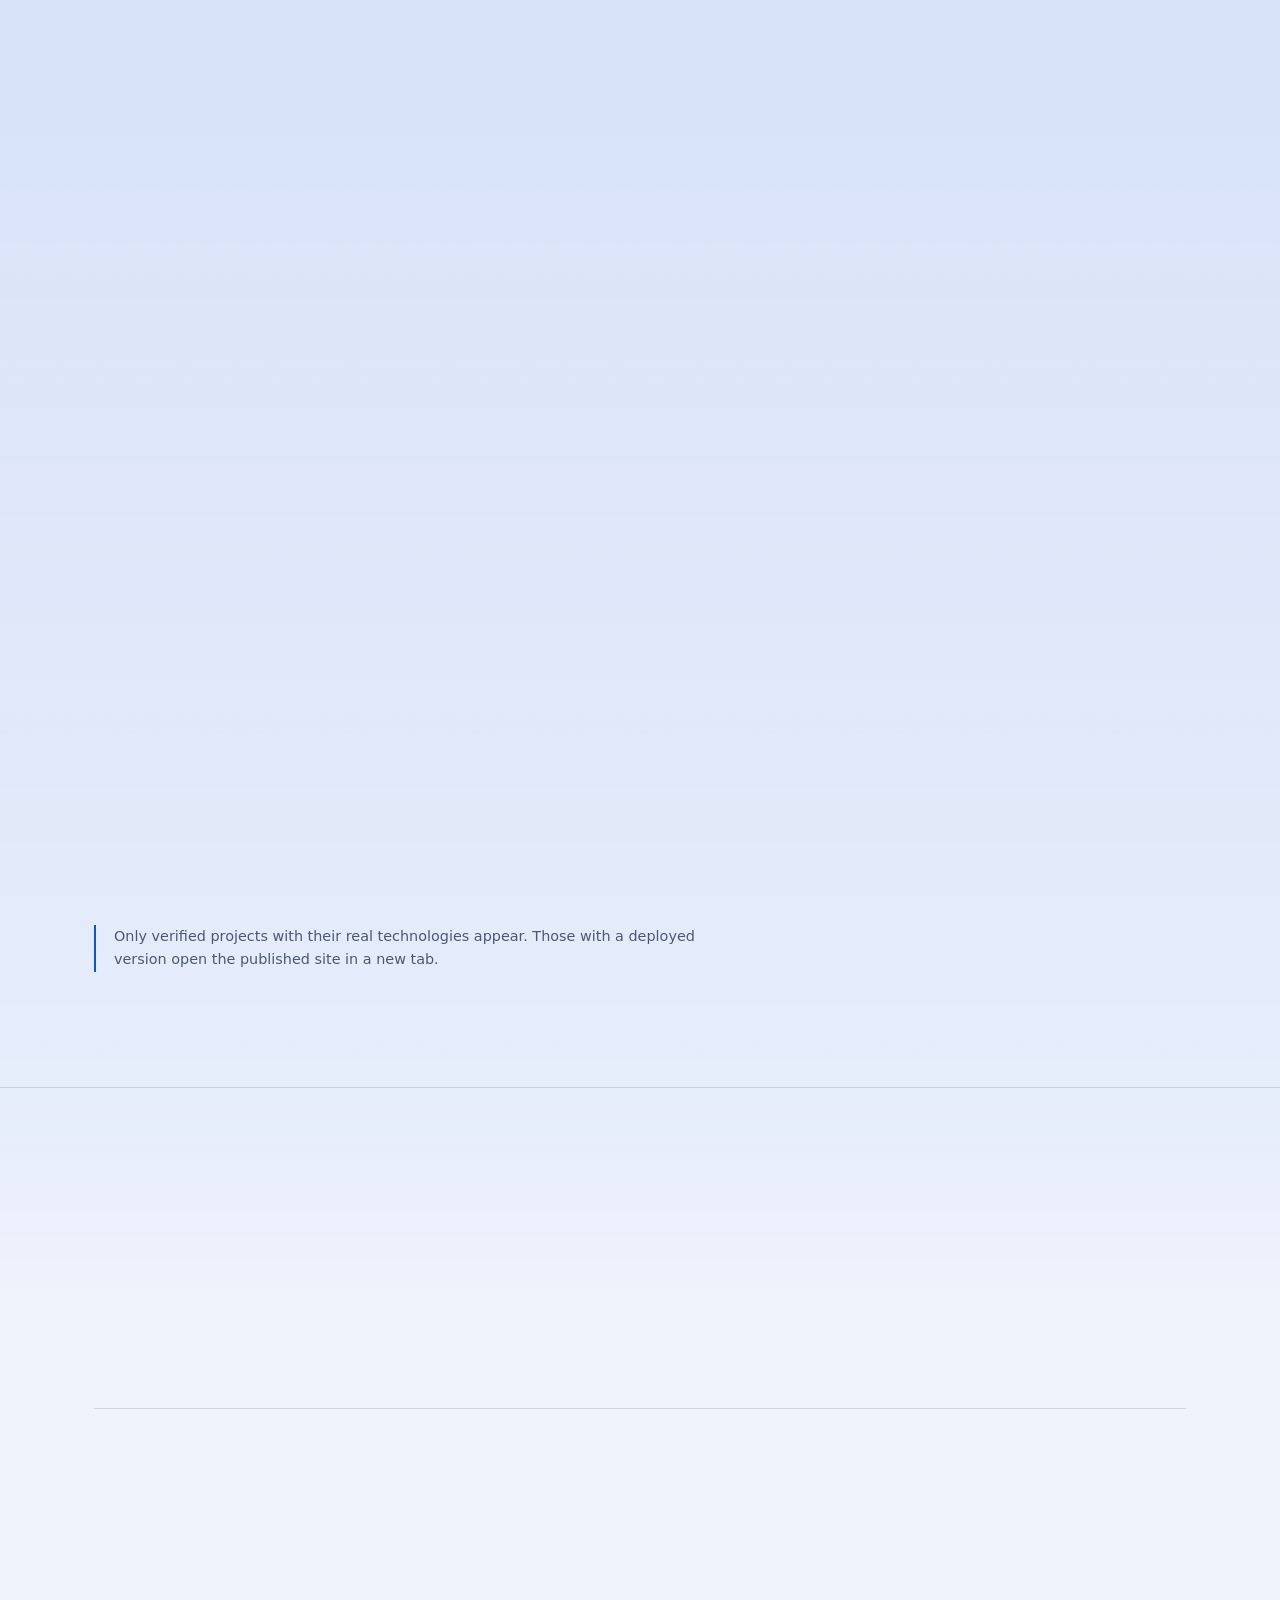
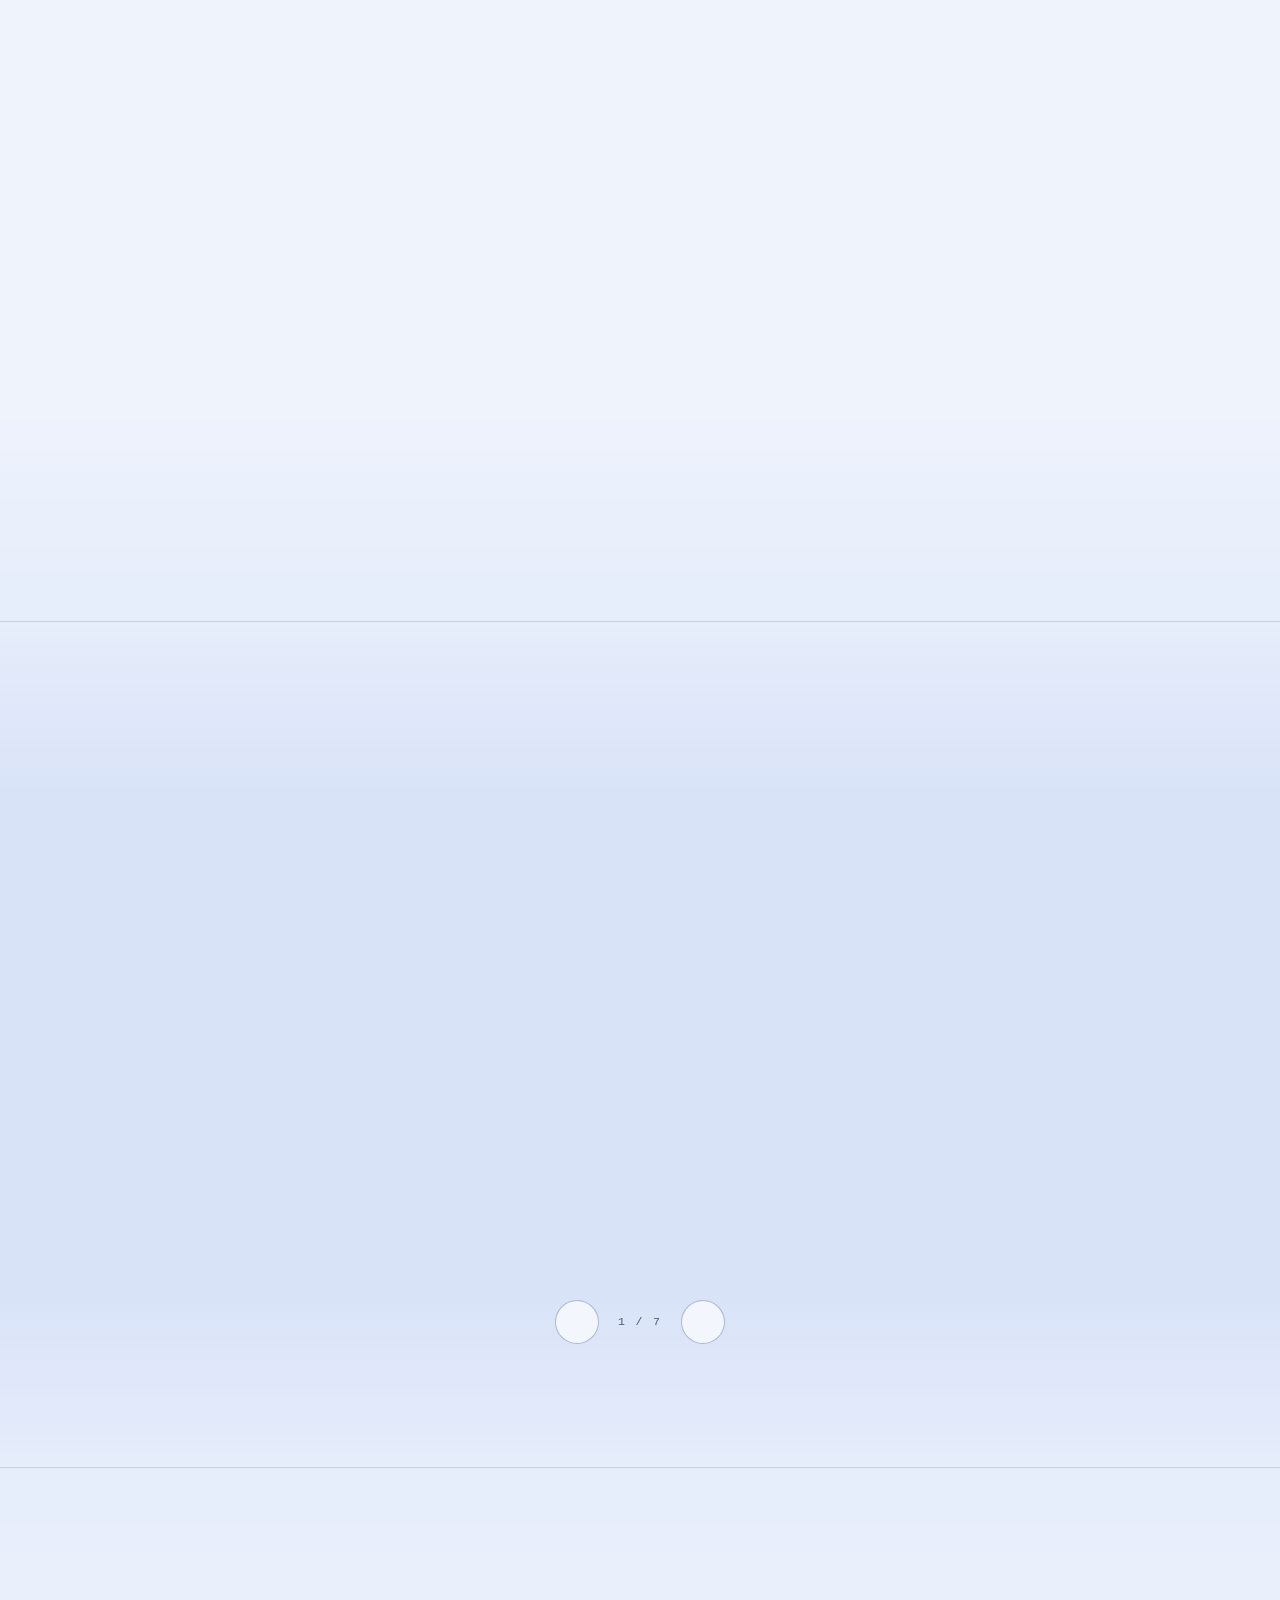
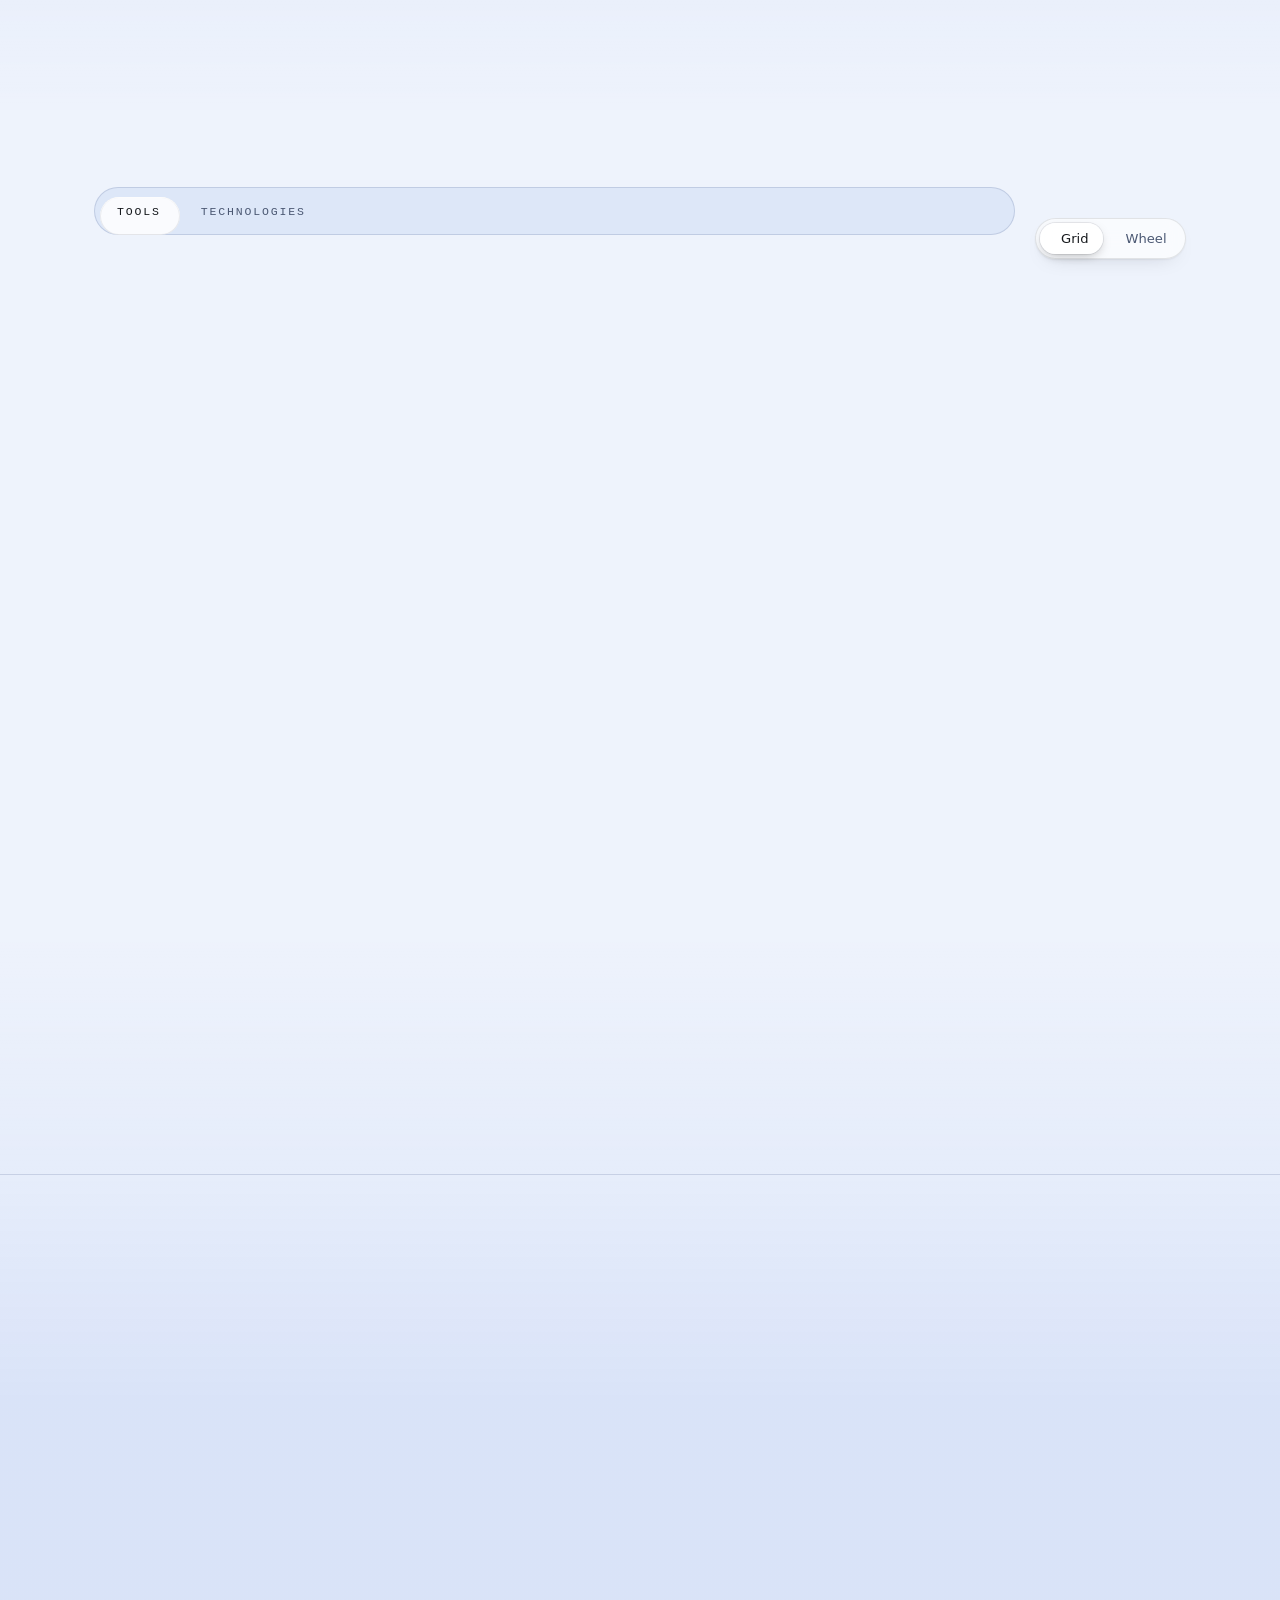
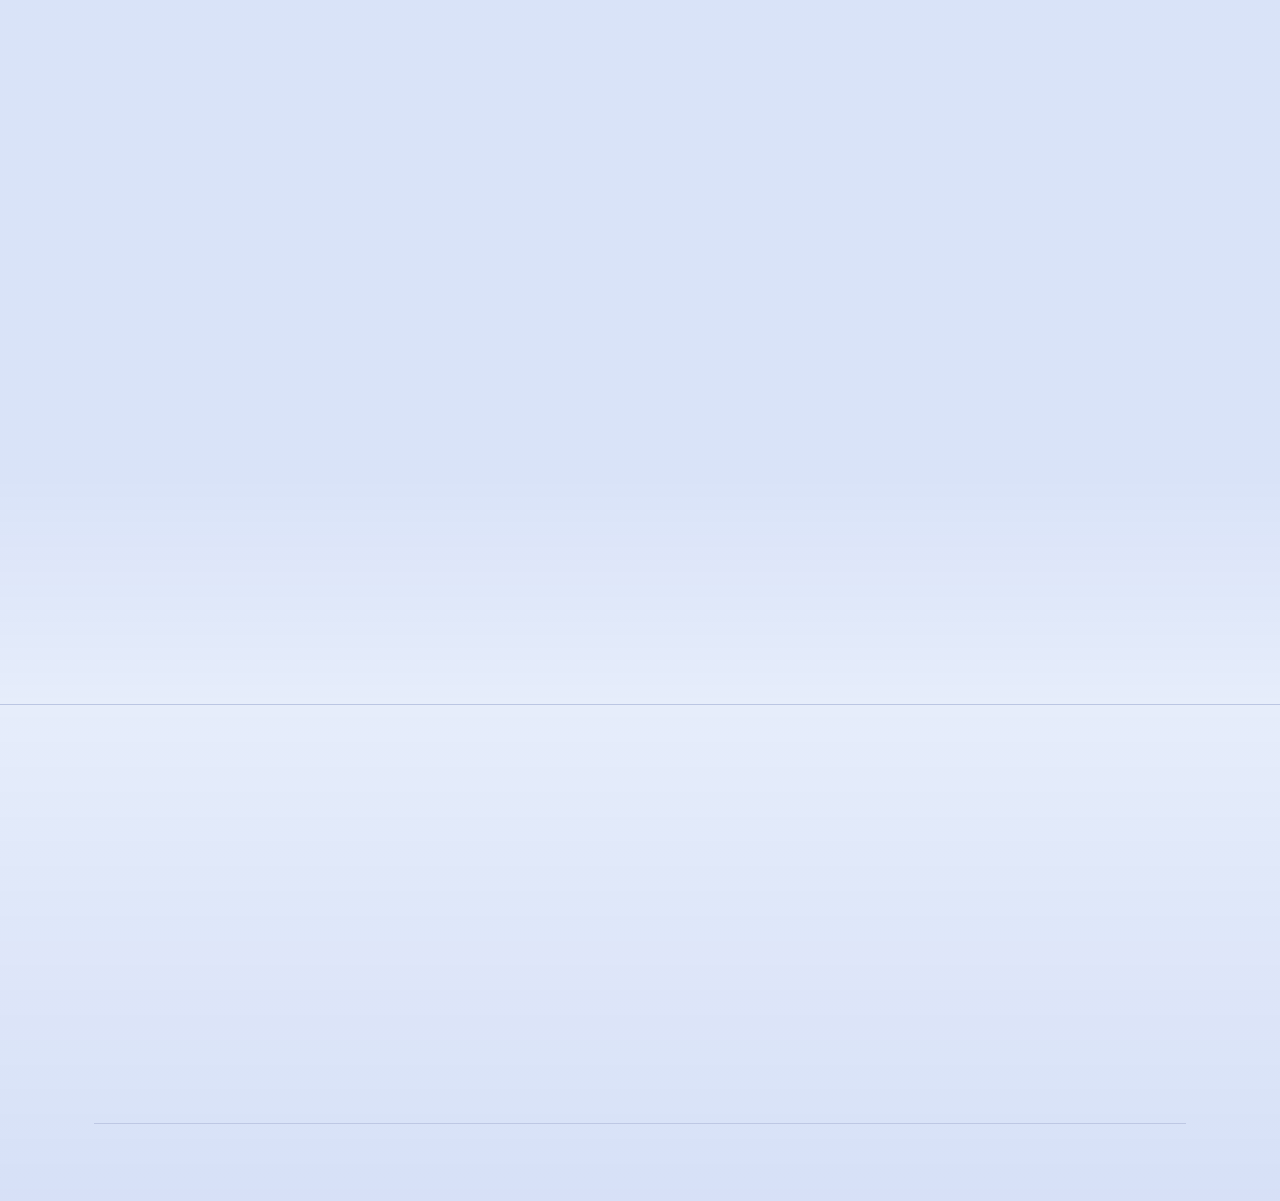
==== commit ebe72ded: "feat: marquesina de tecnologías, ruleta 3D, iconos con colores de marca, tema claro con color y CV d" ====
--- a/index.html
+++ b/index.html
@@ -1,5 +1,5 @@
 <!DOCTYPE html>
-<html lang="es">
+<html lang="es" class="is-loading no-js">
 <head>
     <meta charset="UTF-8">
     <meta name="viewport" content="width=device-width, initial-scale=1.0">
@@ -75,6 +75,7 @@
     <link rel="stylesheet" href="css/effects.css">
     <link rel="stylesheet" href="css/components.css">
     <link rel="stylesheet" href="css/motion.css">
+    <link rel="stylesheet" href="css/loader.css">
 
     <!-- Tema antes del primer pintado: evita el destello del tema equivocado.
          En archivo externo (y no en línea) para que la CSP pueda exigir
@@ -120,6 +121,30 @@
 </head>
 
 <body>
+    <!-- ========================= PANTALLA DE CARGA ======================= -->
+    <!-- Se muestra al entrar y al abrir un proyecto. La controla js/loader.js.
+         La forma del monograma «D» se lee como un ave: flota, el punto late
+         y un arco azul gira alrededor. -->
+    <div class="page-loader is-active" id="page-loader" role="status" aria-live="polite">
+        <div class="page-loader-stage">
+            <div class="page-loader-mark" aria-hidden="true">
+                <svg viewBox="0 0 64 64" focusable="false">
+                    <rect class="pl-tile" width="64" height="64" rx="6"/>
+                    <path class="pl-glyph" d="M16 16h13c9.4 0 16 6.9 16 16s-6.6 16-16 16H16V16zm8 7v18h5c5.1 0 8.5-3.7 8.5-9S34.1 23 29 23h-5z"/>
+                    <circle class="pl-bead" cx="50" cy="47" r="4"/>
+                </svg>
+                <span class="page-loader-ring"></span>
+            </div>
+
+            <p class="page-loader-label">
+                <span class="page-loader-label-text">Cargando</span><span class="page-loader-dots" aria-hidden="true"><i>.</i><i>.</i><i>.</i></span>
+            </p>
+            <p class="page-loader-dest" id="page-loader-dest" hidden></p>
+
+            <div class="page-loader-bar" aria-hidden="true"><span></span></div>
+        </div>
+    </div>
+
     <!-- Filtro de «chispa» eléctrica para el borde de las tarjetas de proyecto -->
     <svg class="svg-defs" aria-hidden="true" focusable="false">
         <defs>
@@ -536,7 +561,8 @@
     <!-- ====================== LIGHTBOX DE CERTIFICADOS ==================== -->
     <dialog class="lightbox" id="cert-dialog" aria-labelledby="cert-dialog-title">
         <div class="lightbox-inner">
-            <button class="lightbox-close" type="button" data-dialog-close aria-label="Cerrar">
+            <button class="lightbox-close" type="button" data-dialog-close aria-label="Cerrar"
+                    data-i18n="dialog.close" data-i18n-attr="aria-label">
                 <i class="ri-close-line" aria-hidden="true"></i>
             </button>
 
@@ -562,7 +588,8 @@
     <dialog class="lightbox project-dialog" id="project-dialog"
             aria-labelledby="project-dialog-title">
         <div class="lightbox-inner">
-            <button class="lightbox-close" type="button" data-dialog-close aria-label="Cerrar detalle">
+            <button class="lightbox-close" type="button" data-dialog-close aria-label="Cerrar detalle"
+                    data-i18n="dialog.close.detail" data-i18n-attr="aria-label">
                 <i class="ri-close-line" aria-hidden="true"></i>
             </button>
 
@@ -578,25 +605,23 @@
                 <ul class="dialog-tech" id="project-dialog-tech"></ul>
                 <div class="dialog-actions">
                     <a class="btn btn-primary" id="project-dialog-demo" href="#" target="_blank"
-                       rel="noopener noreferrer" hidden>
-                        Ver demo <i class="ri-external-link-line" aria-hidden="true"></i>
-                        <span class="sr-only"> (se abre en una pestaña nueva)</span>
+                       rel="noopener noreferrer" data-loader hidden>
+                        <span data-i18n="dialog.demo">Ver demo</span> <i class="ri-external-link-line" aria-hidden="true"></i>
                     </a>
                     <a class="btn btn-ghost" id="project-dialog-repo" href="#" target="_blank"
-                       rel="noopener noreferrer" hidden>
-                        Código <i class="ri-github-line" aria-hidden="true"></i>
-                        <span class="sr-only"> (se abre en una pestaña nueva)</span>
+                       rel="noopener noreferrer" data-loader hidden>
+                        <span data-i18n="dialog.repo">Código</span> <i class="ri-github-line" aria-hidden="true"></i>
                     </a>
                     <a class="btn btn-ghost" id="project-dialog-preview" href="#" target="_blank"
-                       rel="noopener noreferrer" hidden>
-                        Vista previa del despliegue
-                        <span class="sr-only"> (se abre en una pestaña nueva)</span>
+                       rel="noopener noreferrer" data-loader hidden>
+                        <span data-i18n="dialog.preview">Vista previa del despliegue</span>
                     </a>
                 </div>
             </div>
         </div>
     </dialog>
 
+    <script src="js/loader.js"></script>
     <script src="js/vendor/gsap.min.js"></script>
     <script src="js/vendor/ScrollTrigger.min.js"></script>
     <script src="js/logos.js"></script>
--- a/css/loader.css
+++ b/css/loader.css
@@ -0,0 +1,261 @@
+/* ==========================================================================
+   loader.css — Pantalla de carga de marca
+   --------------------------------------------------------------------------
+   Capa a pantalla completa que se muestra:
+     · Al cargar la página (preloader inicial).
+     · Antes de abrir un proyecto (transición suave al sitio externo).
+     · Al cambiar de idioma (reutiliza la misma pantalla).
+
+   La animación usa el monograma «D» del favicon (la forma que parece un
+   ave): flota, el punto azul late y un arco gira alrededor. Se respeta
+   prefers-reduced-motion y se oculta al imprimir.
+   ========================================================================== */
+
+html.is-loading {
+    overflow: hidden;
+}
+
+/* Sin JavaScript (theme-init.js no llegó a quitar .no-js): la portada no
+   debe quedar tapada ni bloquear el scroll. */
+html.no-js.is-loading {
+    overflow: auto;
+}
+
+html.no-js .page-loader {
+    display: none !important;
+}
+
+.page-loader {
+    position: fixed;
+    inset: 0;
+    z-index: 9000;
+    display: grid;
+    place-items: center;
+    padding: 24px;
+    background:
+        radial-gradient(52vw 52vw at 50% 42%, var(--accent-soft), transparent 70%),
+        var(--body-bg);
+    color: var(--text);
+    opacity: 1;
+    visibility: visible;
+    transition: opacity 0.55s var(--ease), visibility 0.55s var(--ease);
+}
+
+/* Estado final: se desvanece y deja ver la página ya pintada */
+.page-loader.is-done {
+    opacity: 0;
+    visibility: hidden;
+    pointer-events: none;
+}
+
+.page-loader-stage {
+    display: grid;
+    justify-items: center;
+    gap: 16px;
+    text-align: center;
+    transition: transform 0.55s var(--ease), opacity 0.4s var(--ease);
+}
+
+.page-loader.is-done .page-loader-stage {
+    opacity: 0;
+    transform: translateY(-10px) scale(0.97);
+}
+
+/* ------------------------------ Marca ---------------------------------- */
+
+.page-loader-mark {
+    position: relative;
+    display: grid;
+    place-items: center;
+    width: 92px;
+    height: 92px;
+    margin-bottom: 4px;
+    animation: pl-float 3s ease-in-out infinite;
+}
+
+/* Halo azul suave detrás de la marca */
+.page-loader-mark::before {
+    content: '';
+    position: absolute;
+    inset: 6px;
+    border-radius: 50%;
+    background: radial-gradient(closest-side, var(--hero-halo), transparent 72%);
+    filter: blur(10px);
+    animation: pl-glow 2.6s ease-in-out infinite;
+    pointer-events: none;
+}
+
+.page-loader-mark svg {
+    position: relative;
+    z-index: 1;
+    width: 64px;
+    height: 64px;
+    overflow: visible;
+    border-radius: 8px;
+    filter: drop-shadow(0 10px 22px var(--glass-shadow));
+    animation: pl-arrive 0.7s var(--ease) both;
+}
+
+.pl-tile {
+    fill: #0a0a0a;
+}
+
+.pl-glyph {
+    fill: #e6e8ea;
+    transform-box: fill-box;
+    transform-origin: 50% 55%;
+    animation: pl-bird 2.8s ease-in-out infinite;
+}
+
+.pl-bead {
+    fill: #0d6efd;
+    transform-box: fill-box;
+    transform-origin: center;
+    animation: pl-bead 1.9s ease-in-out infinite;
+}
+
+/* Arco que orbita la marca */
+.page-loader-ring {
+    position: absolute;
+    inset: 0;
+    border-radius: 50%;
+    border: 1px solid var(--line);
+}
+
+.page-loader-ring::before {
+    content: '';
+    position: absolute;
+    inset: -1px;
+    border-radius: 50%;
+    border: 2px solid transparent;
+    border-top-color: var(--primary);
+    border-right-color: color-mix(in srgb, var(--primary) 35%, transparent);
+    animation: pl-spin 1.35s linear infinite;
+    filter: drop-shadow(0 0 6px var(--primary));
+}
+
+/* ----------------------------- Texto ----------------------------------- */
+
+.page-loader-label {
+    display: inline-flex;
+    align-items: baseline;
+    gap: 1px;
+    font-family: var(--font-mono);
+    font-size: var(--fs-mono);
+    font-weight: 500;
+    letter-spacing: 0.24em;
+    text-transform: uppercase;
+    color: var(--muted);
+}
+
+.page-loader-dots i {
+    font-style: normal;
+    animation: pl-blink 1.4s ease-in-out infinite;
+}
+
+.page-loader-dots i:nth-child(2) { animation-delay: 0.18s; }
+.page-loader-dots i:nth-child(3) { animation-delay: 0.36s; }
+
+.page-loader-dest {
+    max-width: min(70vw, 420px);
+    font-family: var(--font-mono);
+    font-size: var(--fs-xs);
+    color: var(--primary);
+    overflow-wrap: anywhere;
+}
+
+.page-loader-dest:empty {
+    display: none;
+}
+
+/* Barra de progreso indeterminada */
+.page-loader-bar {
+    position: relative;
+    width: min(220px, 62vw);
+    height: 2px;
+    margin-top: 2px;
+    border-radius: 999px;
+    background: var(--line);
+    overflow: hidden;
+}
+
+.page-loader-bar span {
+    display: block;
+    width: 45%;
+    height: 100%;
+    border-radius: inherit;
+    background: linear-gradient(90deg, transparent, var(--primary), transparent);
+    animation: pl-bar 1.1s var(--ease) infinite;
+}
+
+/* --------------------------- Animaciones -------------------------------- */
+
+@keyframes pl-arrive {
+    from { opacity: 0; transform: scale(0.72); }
+    to   { opacity: 1; transform: scale(1); }
+}
+
+@keyframes pl-float {
+    0%, 100% { transform: translateY(0); }
+    50%      { transform: translateY(-5px); }
+}
+
+@keyframes pl-bird {
+    0%, 100% { transform: translateY(0) rotate(0deg); }
+    35%      { transform: translateY(-2px) rotate(-2.5deg); }
+    70%      { transform: translateY(1px) rotate(2deg); }
+}
+
+@keyframes pl-bead {
+    0%, 100% { transform: scale(1); opacity: 1; }
+    50%      { transform: scale(1.35); opacity: 0.75; }
+}
+
+@keyframes pl-glow {
+    0%, 100% { opacity: 0.55; transform: scale(0.92); }
+    50%      { opacity: 1; transform: scale(1.05); }
+}
+
+@keyframes pl-spin {
+    to { transform: rotate(360deg); }
+}
+
+@keyframes pl-blink {
+    0%, 80%, 100% { opacity: 0.25; }
+    40%           { opacity: 1; }
+}
+
+@keyframes pl-bar {
+    0%   { transform: translateX(-120%); }
+    100% { transform: translateX(330%); }
+}
+
+/* ------------------- Movimiento reducido / impresión -------------------- */
+
+@media (prefers-reduced-motion: reduce) {
+    .page-loader-mark,
+    .page-loader-mark::before,
+    .page-loader-mark svg,
+    .pl-glyph,
+    .pl-bead,
+    .page-loader-ring::before,
+    .page-loader-dots i,
+    .page-loader-bar span {
+        animation: none !important;
+    }
+
+    .page-loader,
+    .page-loader-stage {
+        transition-duration: 0.001ms;
+    }
+
+    .page-loader.is-done .page-loader-stage {
+        transform: none;
+    }
+}
+
+@media print {
+    .page-loader {
+        display: none !important;
+    }
+}
